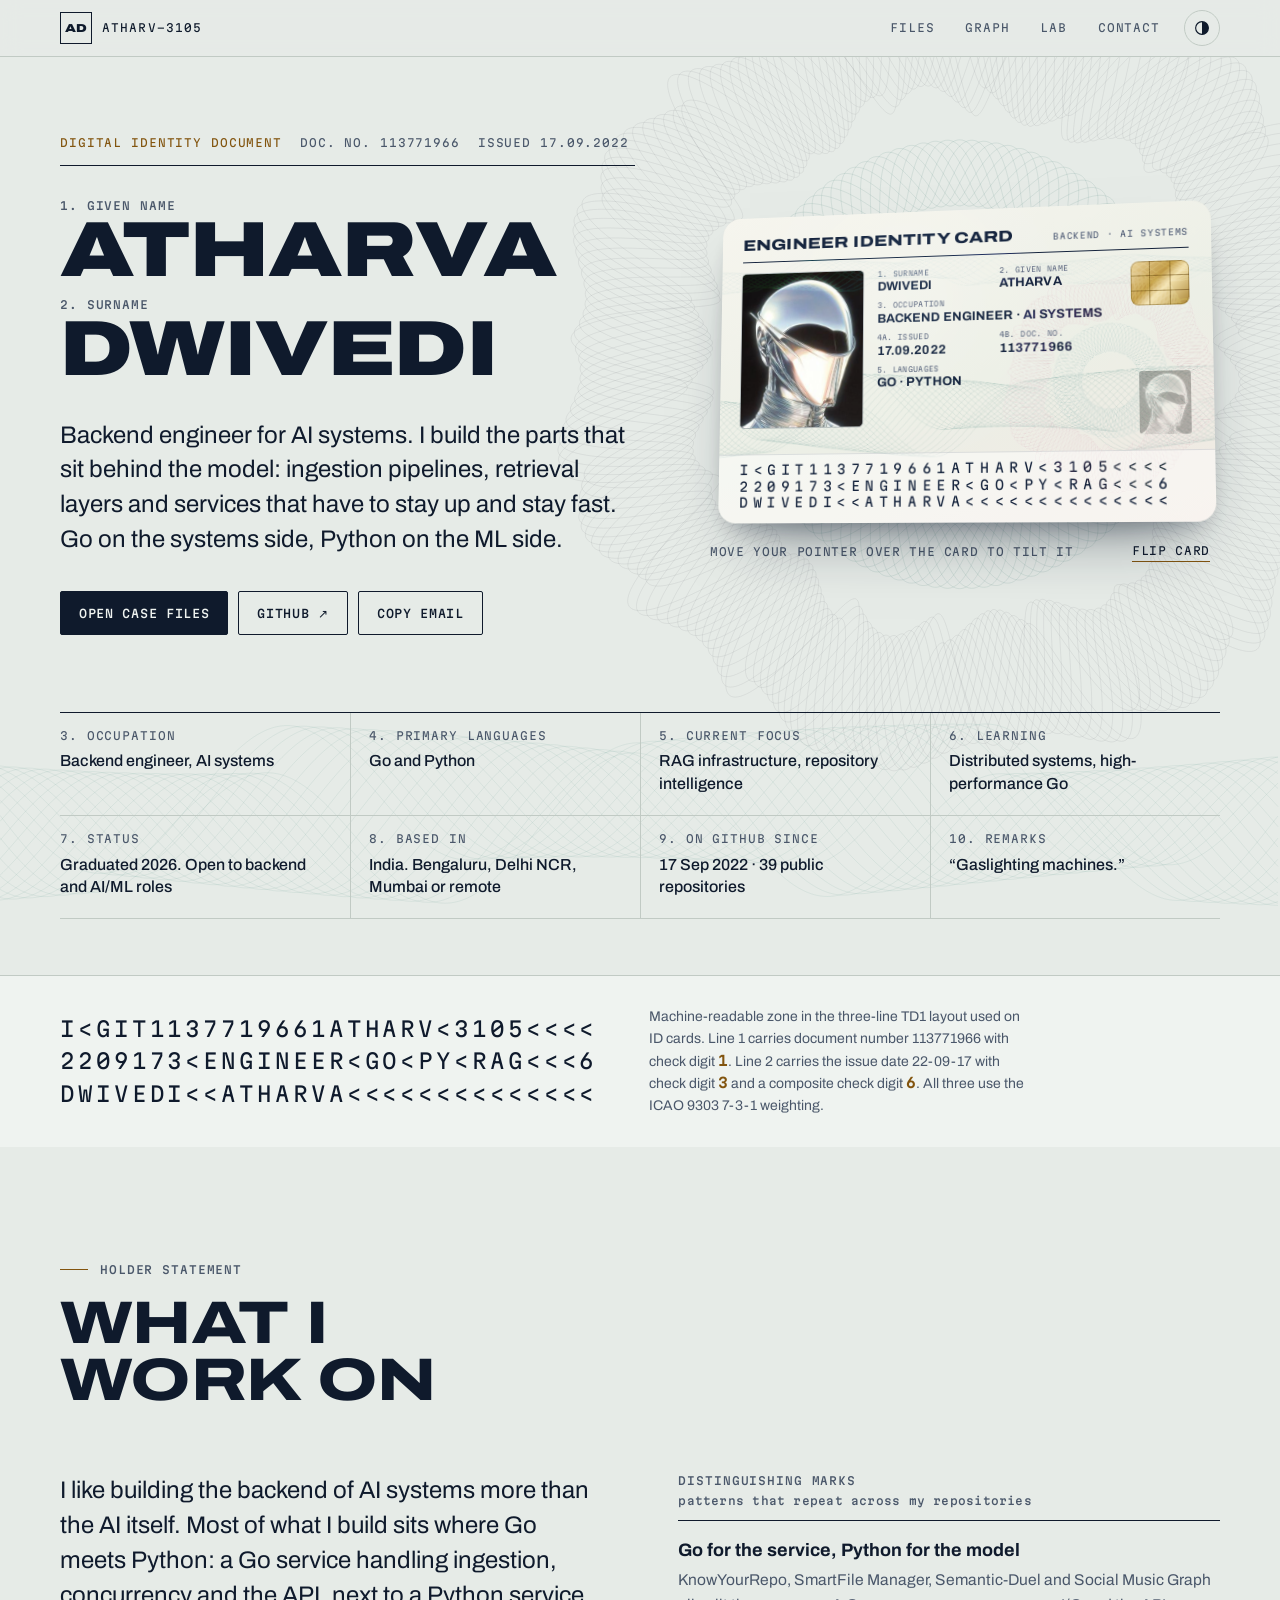
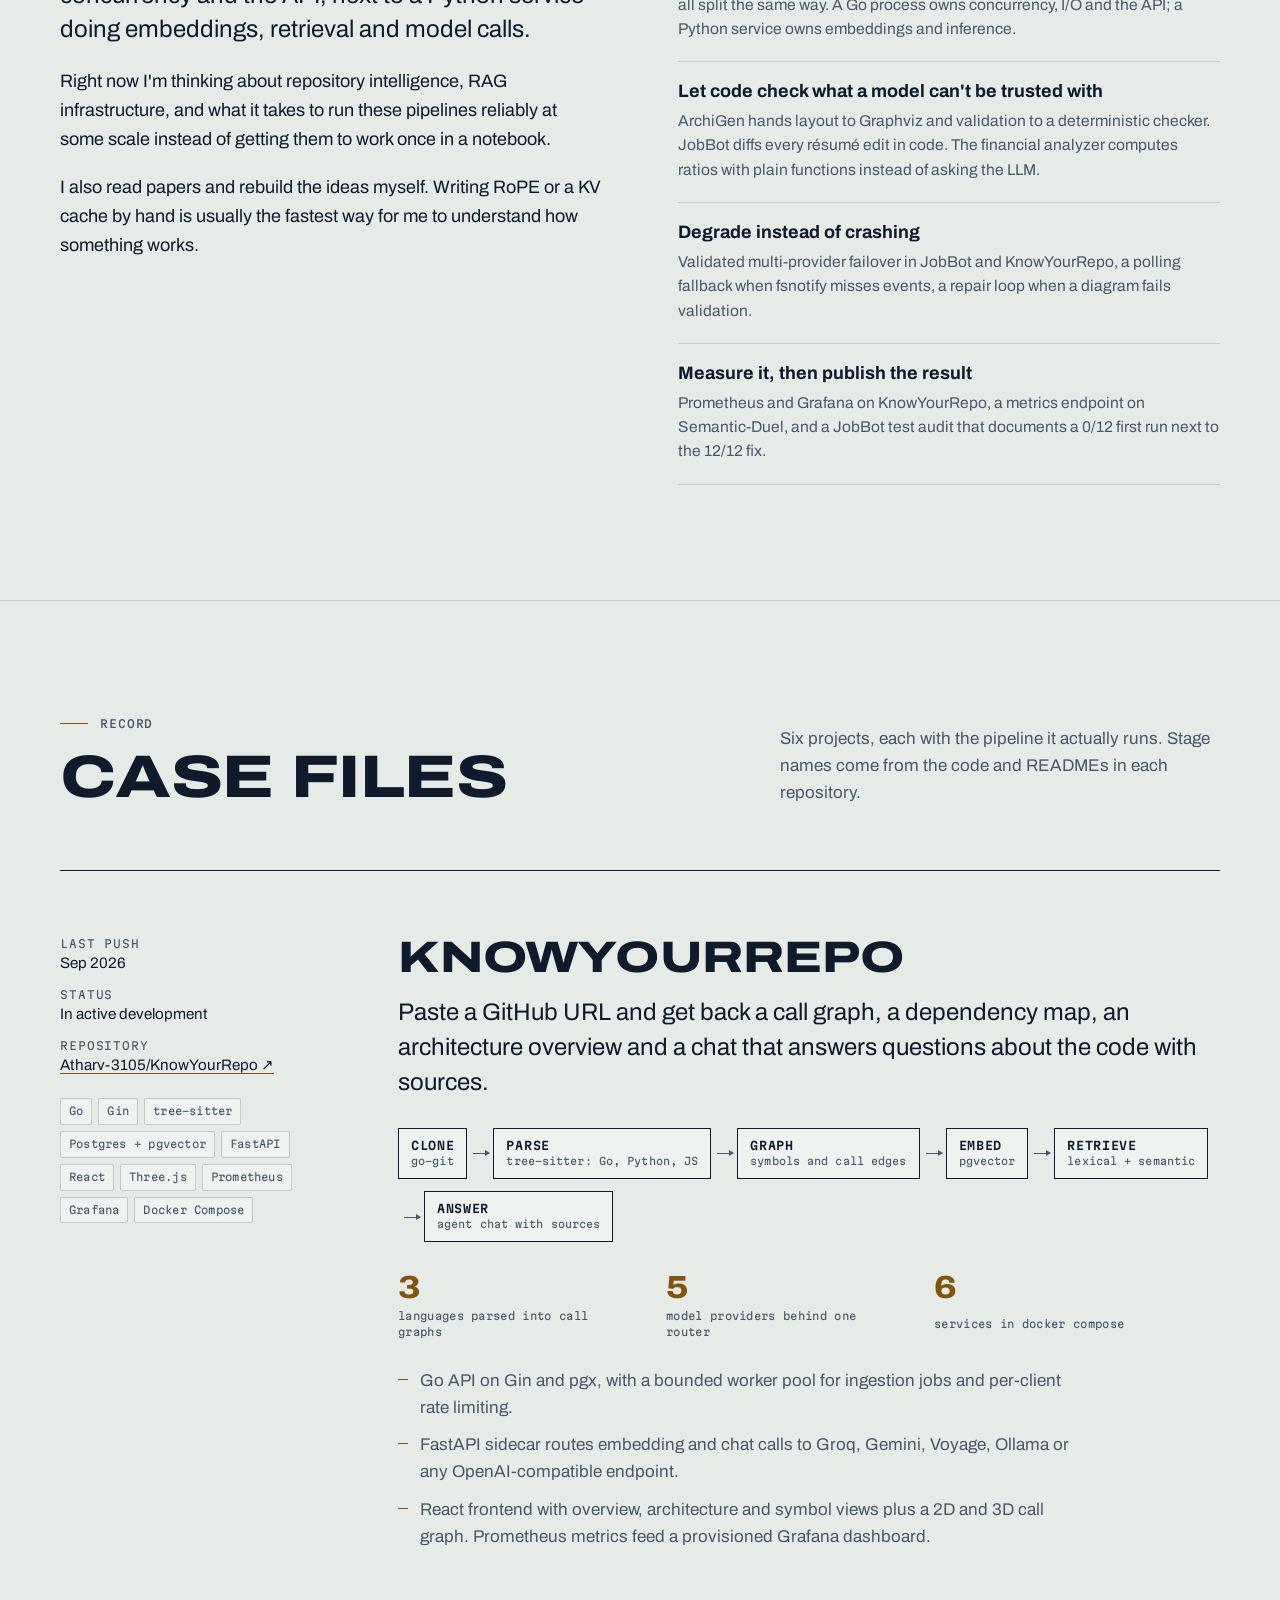
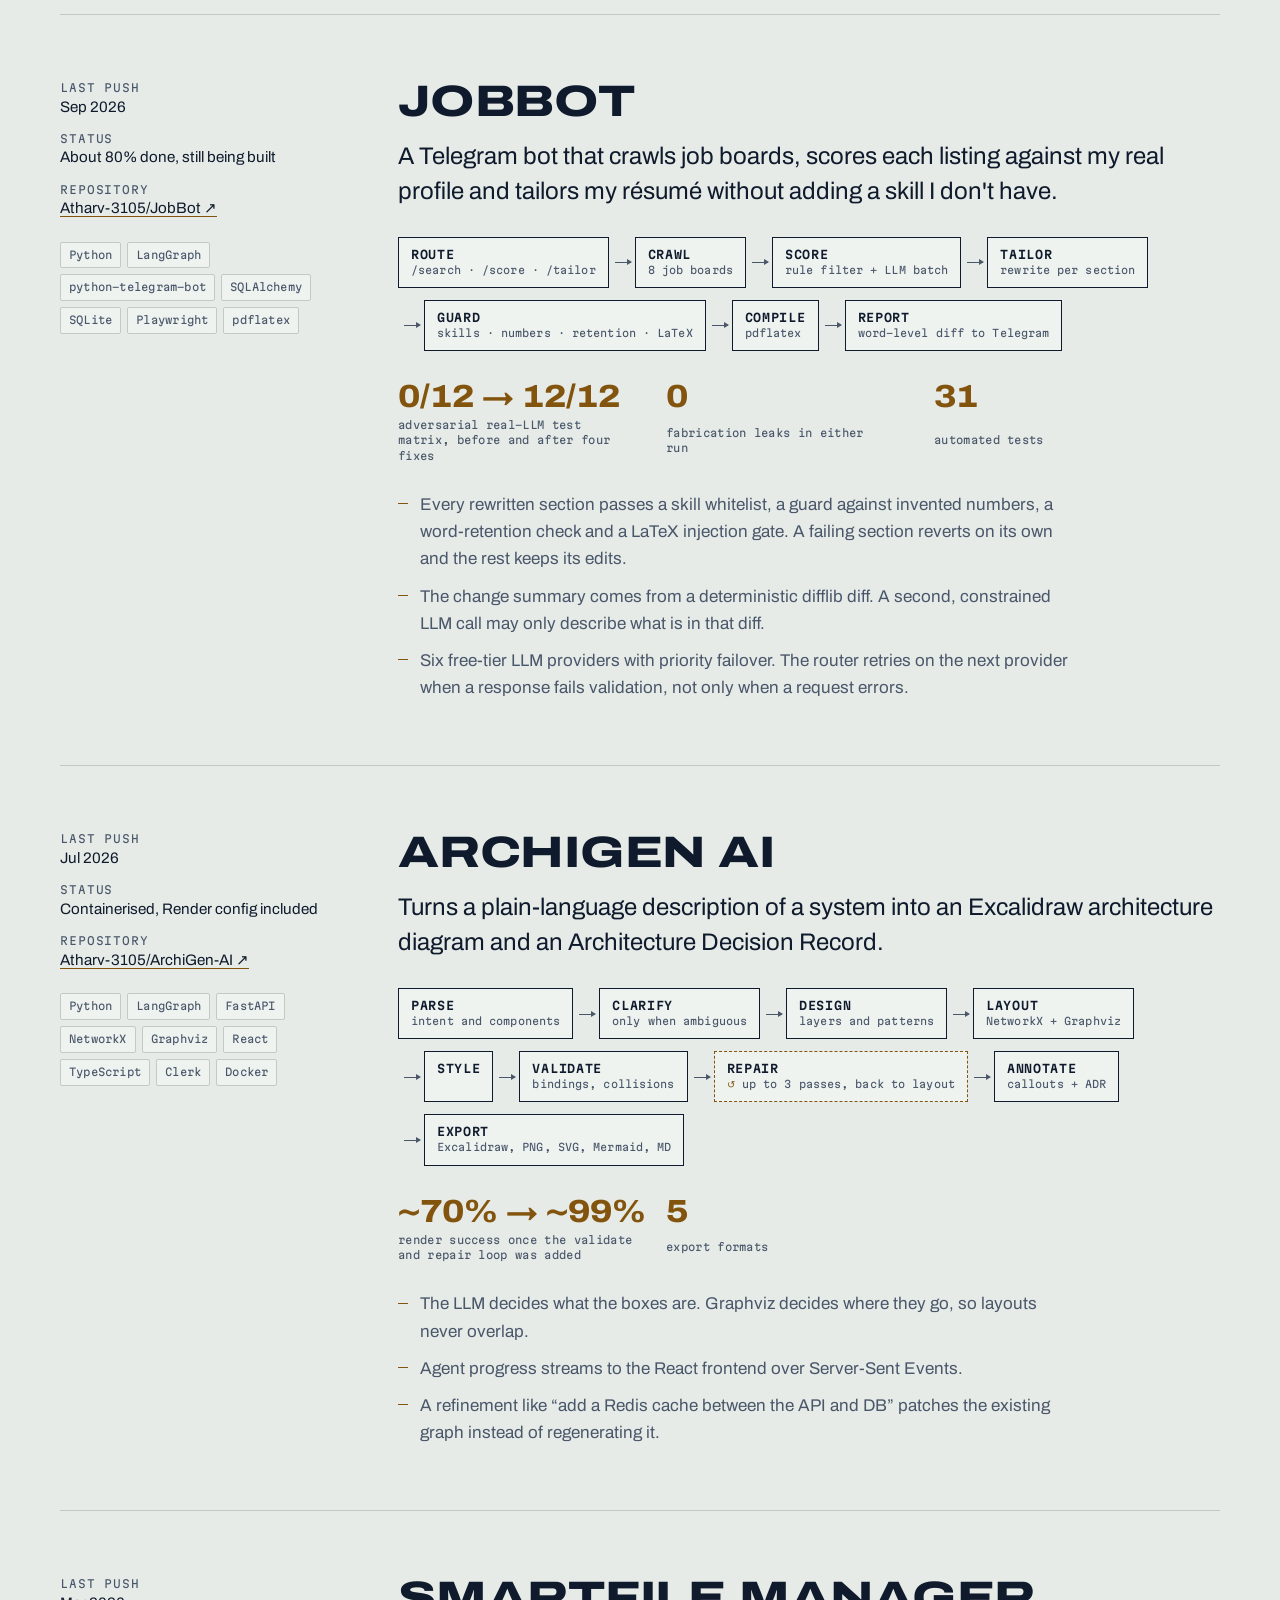
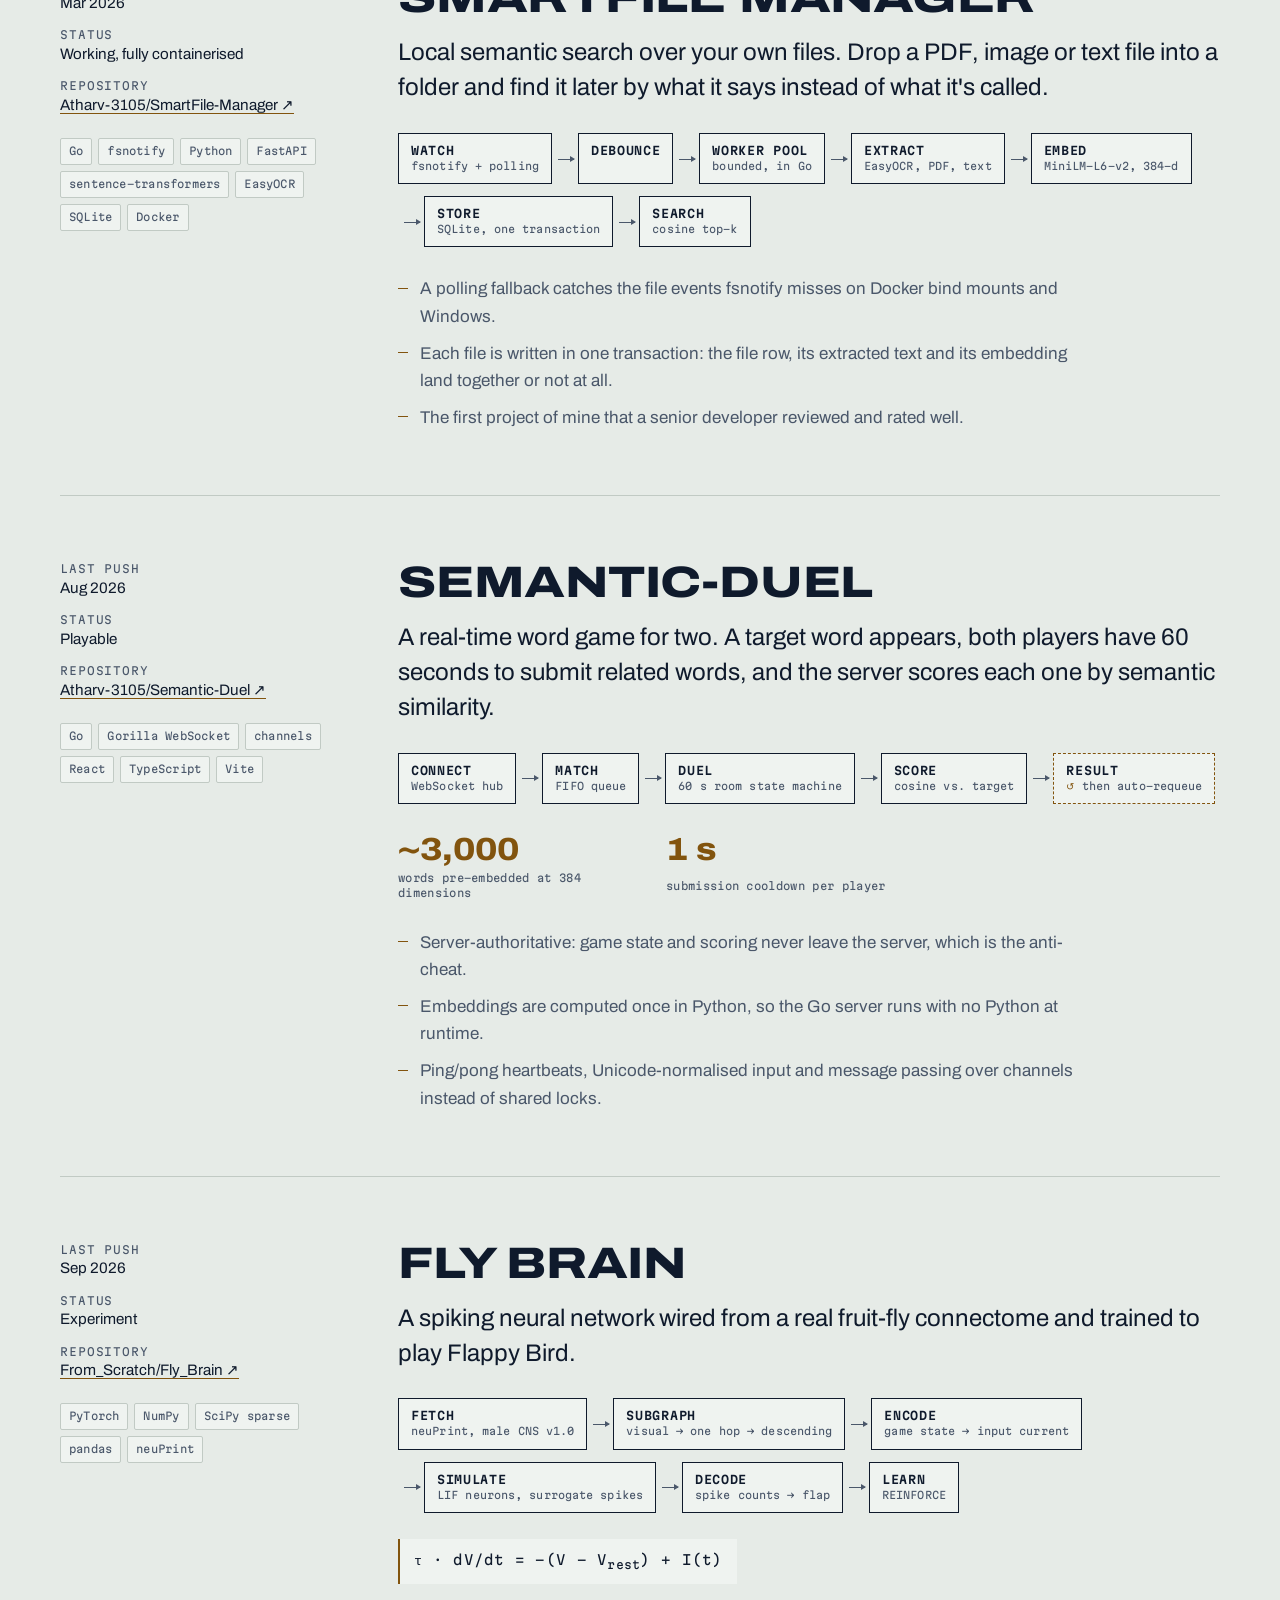
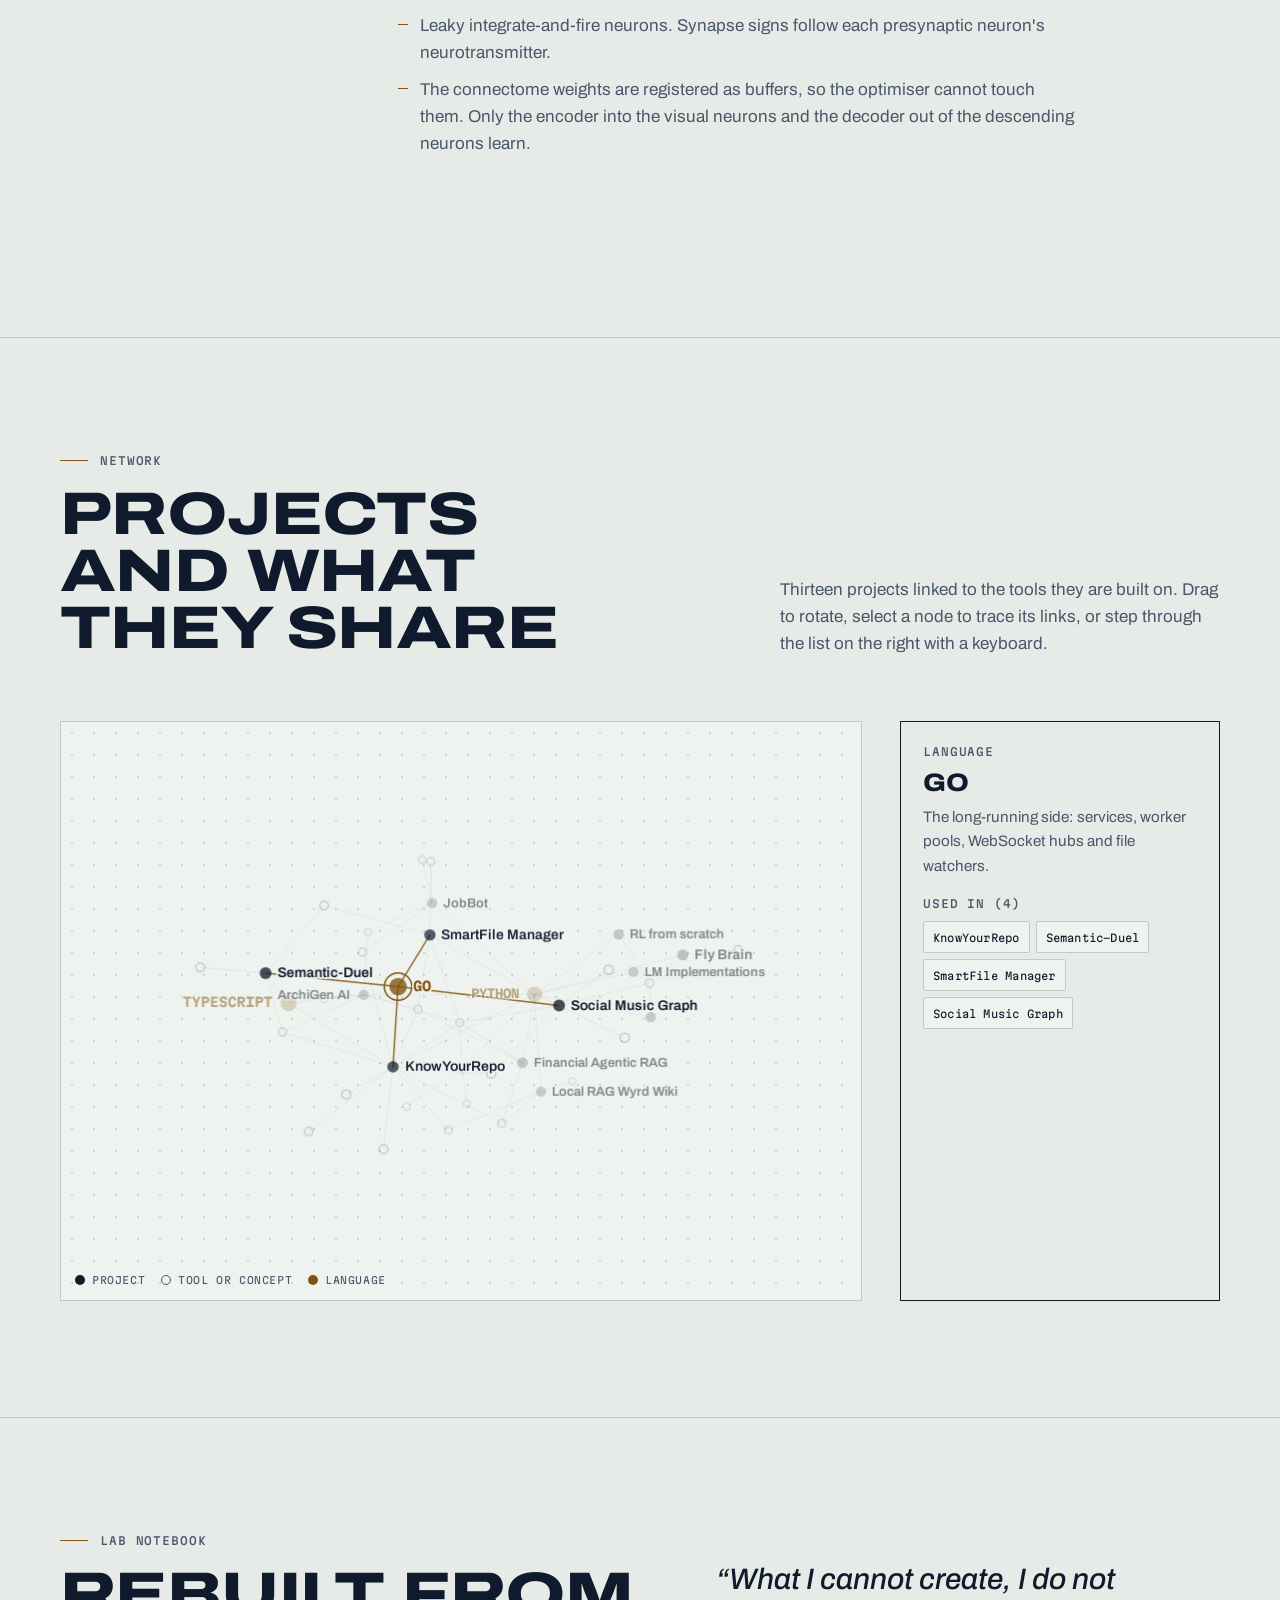
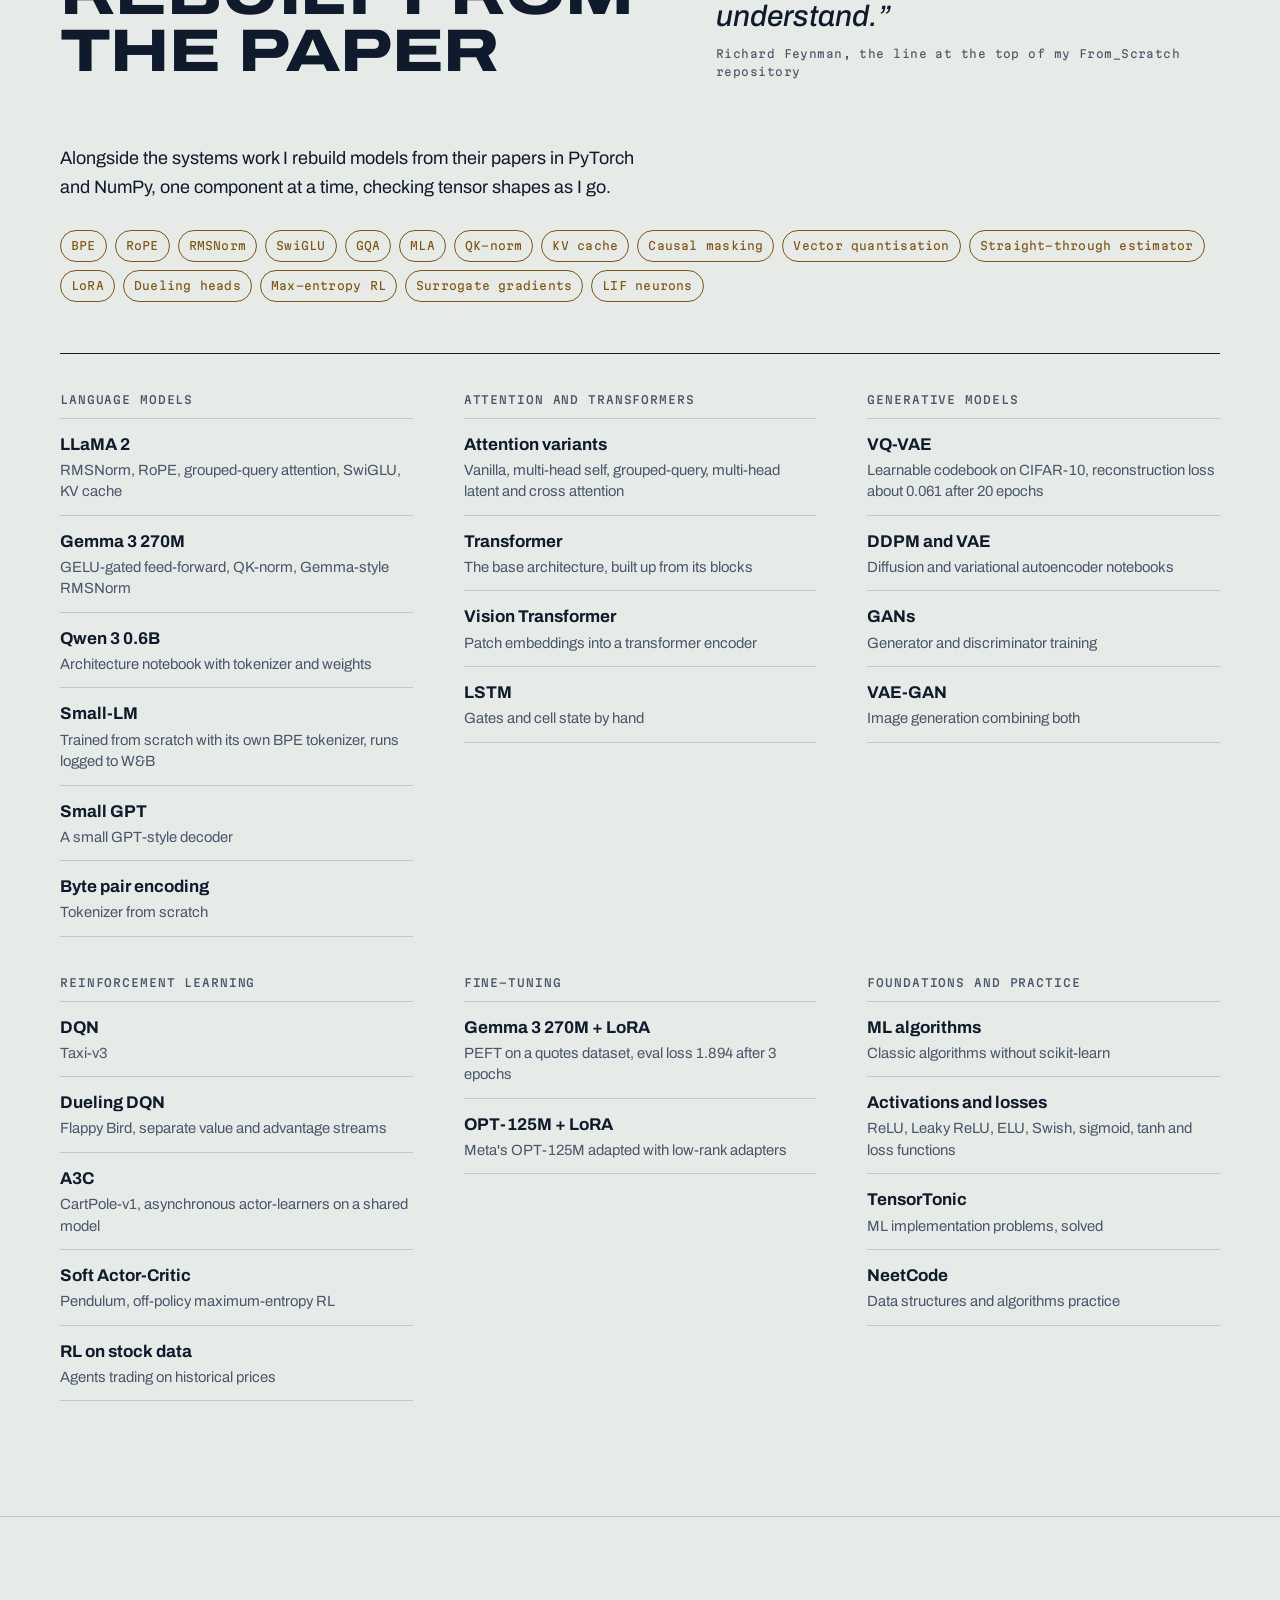
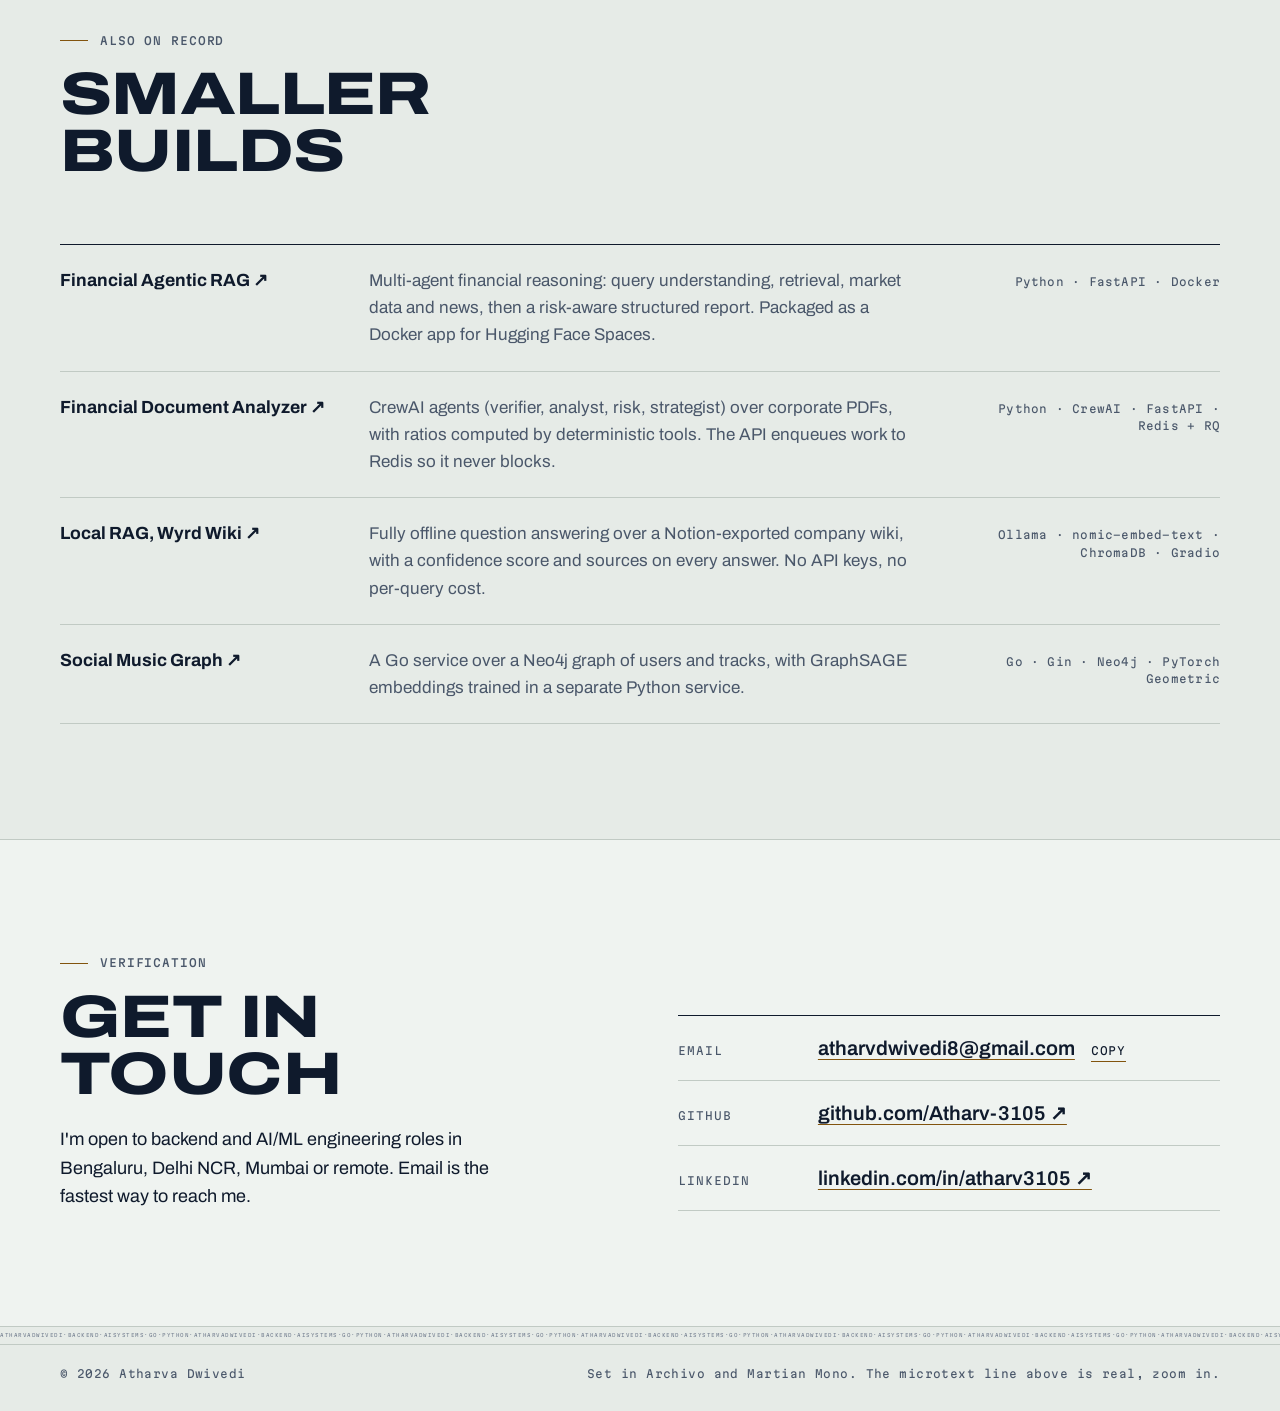
==== docs/index.html @ 6ac56f57 "Add identity-document portfolio site A static portfolio in docs/ (servable by GitHub Pages) that pre" ====
<!doctype html>
<html lang="en">
<head>
<meta charset="utf-8">
<meta name="viewport" content="width=device-width, initial-scale=1, viewport-fit=cover">
<title>Atharva Dwivedi</title>
<meta name="description" content="Atharva Dwivedi builds the backend of AI systems: ingestion pipelines, retrieval layers and services in Go and Python. Case files, a project graph and models rebuilt from their papers.">
<meta name="theme-color" content="#E6EBE7" media="(prefers-color-scheme: light)">
<meta name="theme-color" content="#0B1327" media="(prefers-color-scheme: dark)">
<meta property="og:type" content="profile">
<meta property="og:title" content="Atharva Dwivedi">
<meta property="og:description" content="Backend engineer for AI systems. Go for the services, Python for the models.">
<meta property="og:image" content="https://avatars.githubusercontent.com/u/113771966?v=4">
<link rel="icon" href="data:image/svg+xml,%3Csvg xmlns='http://www.w3.org/2000/svg' viewBox='0 0 64 64'%3E%3Crect width='64' height='64' rx='8' fill='%230F1A2C'/%3E%3Ctext x='32' y='42' font-family='Arial,Helvetica,sans-serif' font-weight='900' font-size='26' text-anchor='middle' fill='%23D7B46C'%3EAD%3C/text%3E%3C/svg%3E">
<link rel="preconnect" href="https://fonts.googleapis.com">
<link rel="preconnect" href="https://fonts.gstatic.com" crossorigin>
<link rel="stylesheet" href="https://fonts.googleapis.com/css2?family=Archivo:ital,wdth,wght@0,62..125,100..900;1,62..125,100..900&family=Martian+Mono:wdth,wght@75..112.5,100..800&display=swap">
<link rel="stylesheet" href="css/style.css">
<script>
  try {
    var t = localStorage.getItem("ad-theme");
    if (t === "light" || t === "dark") document.documentElement.setAttribute("data-theme", t);
  } catch (e) {}
</script>
<script type="application/ld+json">
{
  "@context": "https://schema.org",
  "@type": "Person",
  "name": "Atharva Dwivedi",
  "jobTitle": "Backend Engineer, AI Systems",
  "email": "mailto:atharvdwivedi8@gmail.com",
  "url": "https://github.com/Atharv-3105",
  "sameAs": ["https://github.com/Atharv-3105", "https://linkedin.com/in/atharv3105"],
  "knowsAbout": ["Go", "Python", "Retrieval-augmented generation", "Distributed systems", "PyTorch", "LangGraph", "FastAPI"]
}
</script>
</head>
<body>
<a class="skip" href="#main">Skip to content</a>

<header class="topbar">
  <div class="wrap topbar__inner">
    <a class="brand" href="#top" aria-label="Atharva Dwivedi, back to top">
      <span class="brand__mark" aria-hidden="true">AD</span>
      <span class="brand__id">ATHARV-3105</span>
    </a>
    <nav class="nav" aria-label="Sections">
      <a href="#record">Files</a>
      <a href="#network">Graph</a>
      <a href="#lab">Lab</a>
      <a href="#contact">Contact</a>
    </nav>
    <button class="theme-toggle" id="theme-toggle" type="button" aria-label="Switch to dark theme">
      <svg viewBox="0 0 24 24" aria-hidden="true"><circle cx="12" cy="12" r="8.5" fill="none" stroke="currentColor" stroke-width="1.5"/><path d="M12 3.5a8.5 8.5 0 0 1 0 17z" fill="currentColor"/></svg>
    </button>
  </div>
</header>

<main id="main">

  <!-- ============ HERO: the data page ============ -->
  <section class="hero" id="top" aria-labelledby="holder-name">
    <canvas class="hero__guilloche" id="hero-guilloche" aria-hidden="true"></canvas>

    <div class="wrap hero__grid">
      <div class="hero__id">
        <p class="doc-line">
          <span>Digital identity document</span>
          <span>Doc. no. 113771966</span>
          <span>Issued 17.09.2022</span>
        </p>

        <h1 class="name" id="holder-name">
          <span class="name__row"><span class="lbl">1. Given name</span><span class="name__text">Atharva</span></span>
          <span class="name__row"><span class="lbl">2. Surname</span><span class="name__text">Dwivedi</span></span>
        </h1>

        <p class="lede">Backend engineer for AI systems. I build the parts that sit behind the model: ingestion pipelines, retrieval layers and services that have to stay up and stay fast. Go on the systems side, Python on the ML side.</p>

        <div class="hero__actions">
          <a class="btn btn--solid" href="#record">Open case files</a>
          <a class="btn" href="https://github.com/Atharv-3105" target="_blank" rel="noopener">GitHub&nbsp;↗</a>
          <button class="btn" type="button" data-copy="atharvdwivedi8@gmail.com">Copy email</button>
        </div>
      </div>

      <div class="hero__card">
        <figure class="card-stage" id="card-stage">
          <div class="card-float">
            <div class="card-tilt" id="card-tilt">
              <div class="card" id="id-card">

                <!-- front -->
                <div class="card__face card__front">
                  <div class="card__pattern" aria-hidden="true"></div>
                  <header class="cf__head">
                    <span class="cf__title">Engineer identity card</span>
                    <span class="cf__sub">Backend · AI systems</span>
                  </header>
                  <div class="cf__photo">
                    <img src="assets/avatar.jpg" alt="Atharva's avatar, a chrome robot figure" width="400" height="400" decoding="async">
                  </div>
                  <dl class="cf__fields">
                    <div><dt>1. Surname</dt><dd>Dwivedi</dd></div>
                    <div><dt>2. Given name</dt><dd>Atharva</dd></div>
                    <div class="cf__wide"><dt>3. Occupation</dt><dd>Backend engineer · AI systems</dd></div>
                    <div><dt>4a. Issued</dt><dd>17.09.2022</dd></div>
                    <div><dt>4b. Doc. no.</dt><dd>113771966</dd></div>
                    <div class="cf__wide"><dt>5. Languages</dt><dd>Go · Python</dd></div>
                  </dl>
                  <div class="cf__side" aria-hidden="true">
                    <span class="cf__chip"></span>
                    <span class="cf__ghost"><img src="assets/avatar.jpg" alt="" width="400" height="400" decoding="async"></span>
                  </div>
                  <pre class="cf__mrz" aria-hidden="true">I&lt;GIT1137719661ATHARV&lt;3105&lt;&lt;&lt;&lt;
2209173&lt;ENGINEER&lt;GO&lt;PY&lt;RAG&lt;&lt;&lt;6
DWIVEDI&lt;&lt;ATHARVA&lt;&lt;&lt;&lt;&lt;&lt;&lt;&lt;&lt;&lt;&lt;&lt;&lt;&lt;</pre>
                  <div class="card__holo" aria-hidden="true"></div>
                  <div class="card__glare" aria-hidden="true"></div>
                </div>

                <!-- back -->
                <div class="card__face card__back">
                  <div class="cb__stripe" aria-hidden="true"></div>
                  <div class="cb__body">
                    <p class="cb__sig"><span class="cb__sig-label">Remarks</span><span class="cb__sig-text">Gaslighting machines.</span></p>
                    <dl class="cb__skills">
                      <div><dt>Systems</dt><dd>Go · Gin · WebSockets · worker pools</dd></div>
                      <div><dt>ML / AI</dt><dd>Python · PyTorch · LangGraph · RAG</dd></div>
                      <div><dt>Data</dt><dd>Postgres + pgvector · SQLite · Neo4j · Chroma · Redis</dd></div>
                      <div><dt>Ops</dt><dd>Docker Compose · Prometheus · Grafana</dd></div>
                    </dl>
                    <div class="cb__side">
                      <ul class="cb__contact">
                        <li>github.com/Atharv-3105</li>
                        <li>linkedin.com/in/atharv3105</li>
                        <li>atharvdwivedi8@gmail.com</li>
                      </ul>
                      <div class="cb__barcode">
                        <svg class="cb__bars" viewBox="0 0 207 40" preserveAspectRatio="none" aria-hidden="true"><rect x="0" width="1" height="40"/><rect x="4" width="1" height="40"/><rect x="6" width="3" height="40"/><rect x="10" width="3" height="40"/><rect x="14" width="1" height="40"/><rect x="16" width="3" height="40"/><rect x="20" width="1" height="40"/><rect x="22" width="1" height="40"/><rect x="26" width="1" height="40"/><rect x="28" width="3" height="40"/><rect x="32" width="1" height="40"/><rect x="34" width="1" height="40"/><rect x="36" width="3" height="40"/><rect x="40" width="3" height="40"/><rect x="46" width="1" height="40"/><rect x="48" width="3" height="40"/><rect x="52" width="1" height="40"/><rect x="54" width="1" height="40"/><rect x="58" width="3" height="40"/><rect x="62" width="1" height="40"/><rect x="64" width="3" height="40"/><rect x="68" width="1" height="40"/><rect x="70" width="1" height="40"/><rect x="74" width="1" height="40"/><rect x="76" width="3" height="40"/><rect x="80" width="3" height="40"/><rect x="84" width="1" height="40"/><rect x="86" width="1" height="40"/><rect x="88" width="3" height="40"/><rect x="94" width="1" height="40"/><rect x="96" width="1" height="40"/><rect x="100" width="3" height="40"/><rect x="104" width="1" height="40"/><rect x="106" width="1" height="40"/><rect x="108" width="3" height="40"/><rect x="112" width="1" height="40"/><rect x="116" width="1" height="40"/><rect x="118" width="1" height="40"/><rect x="120" width="3" height="40"/><rect x="124" width="3" height="40"/><rect x="128" width="3" height="40"/><rect x="132" width="3" height="40"/><rect x="138" width="1" height="40"/><rect x="140" width="1" height="40"/><rect x="142" width="1" height="40"/><rect x="144" width="3" height="40"/><rect x="148" width="1" height="40"/><rect x="152" width="1" height="40"/><rect x="154" width="1" height="40"/><rect x="156" width="3" height="40"/><rect x="160" width="1" height="40"/><rect x="162" width="1" height="40"/><rect x="166" width="3" height="40"/><rect x="170" width="3" height="40"/><rect x="174" width="1" height="40"/><rect x="176" width="3" height="40"/><rect x="180" width="1" height="40"/><rect x="184" width="3" height="40"/><rect x="188" width="1" height="40"/><rect x="190" width="1" height="40"/><rect x="192" width="1" height="40"/><rect x="196" width="1" height="40"/><rect x="198" width="3" height="40"/><rect x="202" width="3" height="40"/><rect x="206" width="1" height="40"/></svg>
                        <span class="cb__barcode-text">*ATHARV-3105*</span>
                      </div>
                    </div>
                    <p class="cb__fine">This card remains the property of its holder. If found, please open a pull request.</p>
                  </div>
                  <div class="card__glare" aria-hidden="true"></div>
                </div>

              </div>
            </div>
          </div>
          <figcaption class="card-hint">
            <span id="card-hint-text">Move your pointer over the card to tilt it</span>
            <button class="link-btn" id="flip-btn" type="button" aria-controls="id-card" aria-pressed="false">Flip card</button>
          </figcaption>
        </figure>
      </div>
    </div>

    <div class="wrap">
      <dl class="fields">
        <div class="field"><dt>3. Occupation</dt><dd>Backend engineer, AI systems</dd></div>
        <div class="field"><dt>4. Primary languages</dt><dd>Go and Python</dd></div>
        <div class="field"><dt>5. Current focus</dt><dd>RAG infrastructure, repository intelligence</dd></div>
        <div class="field"><dt>6. Learning</dt><dd>Distributed systems, high-performance Go</dd></div>
        <div class="field"><dt>7. Status</dt><dd>Graduated 2026. Open to backend and AI/ML roles</dd></div>
        <div class="field"><dt>8. Based in</dt><dd>India. Bengaluru, Delhi NCR, Mumbai or remote</dd></div>
        <div class="field"><dt>9. On GitHub since</dt><dd>17 Sep 2022 · 39 public repositories</dd></div>
        <div class="field"><dt>10. Remarks</dt><dd>“Gaslighting machines.”</dd></div>
      </dl>
    </div>

    <div class="mrz-band">
      <div class="wrap mrz-band__inner">
        <div class="mrz-scroll">
          <pre class="mrz" aria-label="Machine-readable zone">I&lt;GIT1137719661ATHARV&lt;3105&lt;&lt;&lt;&lt;
2209173&lt;ENGINEER&lt;GO&lt;PY&lt;RAG&lt;&lt;&lt;6
DWIVEDI&lt;&lt;ATHARVA&lt;&lt;&lt;&lt;&lt;&lt;&lt;&lt;&lt;&lt;&lt;&lt;&lt;&lt;</pre>
        </div>
        <p class="mrz-note">Machine-readable zone in the three-line TD1 layout used on ID cards. Line 1 carries document number 113771966 with check digit <b>1</b>. Line 2 carries the issue date 22-09-17 with check digit <b>3</b> and a composite check digit <b>6</b>. All three use the ICAO 9303 7-3-1 weighting.</p>
      </div>
    </div>
  </section>

  <!-- ============ HOLDER STATEMENT ============ -->
  <section class="section" id="about" aria-labelledby="about-title">
    <div class="wrap">
      <header class="section__head">
        <div>
          <p class="eyebrow">Holder statement</p>
          <h2 id="about-title">What I work on</h2>
        </div>
      </header>

      <div class="about__grid">
        <div class="about__text">
          <p>I like building the backend of AI systems more than the AI itself. Most of what I build sits where Go meets Python: a Go service handling ingestion, concurrency and the API, next to a Python service doing embeddings, retrieval and model calls.</p>
          <p>Right now I'm thinking about repository intelligence, RAG infrastructure, and what it takes to run these pipelines reliably at some scale instead of getting them to work once in a notebook.</p>
          <p>I also read papers and rebuild the ideas myself. Writing RoPE or a KV cache by hand is usually the fastest way for me to understand how something works.</p>
        </div>

        <div class="marks">
          <p class="marks__title lbl">Distinguishing marks <span>patterns that repeat across my repositories</span></p>
          <dl>
            <div class="mark">
              <dt>Go for the service, Python for the model</dt>
              <dd>KnowYourRepo, SmartFile Manager, Semantic-Duel and Social Music Graph all split the same way. A Go process owns concurrency, I/O and the API; a Python service owns embeddings and inference.</dd>
            </div>
            <div class="mark">
              <dt>Let code check what a model can't be trusted with</dt>
              <dd>ArchiGen hands layout to Graphviz and validation to a deterministic checker. JobBot diffs every résumé edit in code. The financial analyzer computes ratios with plain functions instead of asking the LLM.</dd>
            </div>
            <div class="mark">
              <dt>Degrade instead of crashing</dt>
              <dd>Validated multi-provider failover in JobBot and KnowYourRepo, a polling fallback when fsnotify misses events, a repair loop when a diagram fails validation.</dd>
            </div>
            <div class="mark">
              <dt>Measure it, then publish the result</dt>
              <dd>Prometheus and Grafana on KnowYourRepo, a metrics endpoint on Semantic-Duel, and a JobBot test audit that documents a 0/12 first run next to the 12/12 fix.</dd>
            </div>
          </dl>
        </div>
      </div>
    </div>
  </section>

  <!-- ============ CASE FILES ============ -->
  <section class="section" id="record" aria-labelledby="record-title">
    <div class="wrap">
      <header class="section__head">
        <div>
          <p class="eyebrow">Record</p>
          <h2 id="record-title">Case files</h2>
        </div>
        <p class="section__intro">Six projects, each with the pipeline it actually runs. Stage names come from the code and READMEs in each repository.</p>
      </header>

      <!-- KnowYourRepo -->
      <article class="case" id="kyr" aria-labelledby="kyr-title">
        <aside class="case__meta">
          <dl>
            <div><dt>Last push</dt><dd>Sep 2026</dd></div>
            <div><dt>Status</dt><dd>In active development</dd></div>
            <div><dt>Repository</dt><dd><a href="https://github.com/Atharv-3105/KnowYourRepo" target="_blank" rel="noopener">Atharv-3105/KnowYourRepo&nbsp;↗</a></dd></div>
          </dl>
          <ul class="chips" aria-label="Stack">
            <li>Go</li><li>Gin</li><li>tree-sitter</li><li>Postgres + pgvector</li><li>FastAPI</li><li>React</li><li>Three.js</li><li>Prometheus</li><li>Grafana</li><li>Docker Compose</li>
          </ul>
        </aside>
        <div class="case__body">
          <h3 class="case__title" id="kyr-title">KnowYourRepo</h3>
          <p class="case__summary">Paste a GitHub URL and get back a call graph, a dependency map, an architecture overview and a chat that answers questions about the code with sources.</p>
          <ol class="pipeline" aria-label="KnowYourRepo pipeline">
            <li>Clone<small>go-git</small></li>
            <li>Parse<small>tree-sitter: Go, Python, JS</small></li>
            <li>Graph<small>symbols and call edges</small></li>
            <li>Embed<small>pgvector</small></li>
            <li>Retrieve<small>lexical + semantic</small></li>
            <li>Answer<small>agent chat with sources</small></li>
          </ol>
          <div class="readings">
            <div class="reading"><span class="reading__val">3</span><span class="reading__lbl">languages parsed into call graphs</span></div>
            <div class="reading"><span class="reading__val">5</span><span class="reading__lbl">model providers behind one router</span></div>
            <div class="reading"><span class="reading__val">6</span><span class="reading__lbl">services in docker compose</span></div>
          </div>
          <ul class="notes">
            <li>Go API on Gin and pgx, with a bounded worker pool for ingestion jobs and per-client rate limiting.</li>
            <li>FastAPI sidecar routes embedding and chat calls to Groq, Gemini, Voyage, Ollama or any OpenAI-compatible endpoint.</li>
            <li>React frontend with overview, architecture and symbol views plus a 2D and 3D call graph. Prometheus metrics feed a provisioned Grafana dashboard.</li>
          </ul>
        </div>
      </article>

      <!-- JobBot -->
      <article class="case" id="jobbot" aria-labelledby="jobbot-title">
        <aside class="case__meta">
          <dl>
            <div><dt>Last push</dt><dd>Sep 2026</dd></div>
            <div><dt>Status</dt><dd>About 80% done, still being built</dd></div>
            <div><dt>Repository</dt><dd><a href="https://github.com/Atharv-3105/JobBot" target="_blank" rel="noopener">Atharv-3105/JobBot&nbsp;↗</a></dd></div>
          </dl>
          <ul class="chips" aria-label="Stack">
            <li>Python</li><li>LangGraph</li><li>python-telegram-bot</li><li>SQLAlchemy</li><li>SQLite</li><li>Playwright</li><li>pdflatex</li>
          </ul>
        </aside>
        <div class="case__body">
          <h3 class="case__title" id="jobbot-title">JobBot</h3>
          <p class="case__summary">A Telegram bot that crawls job boards, scores each listing against my real profile and tailors my résumé without adding a skill I don't have.</p>
          <ol class="pipeline" aria-label="JobBot pipeline">
            <li>Route<small>/search · /score · /tailor</small></li>
            <li>Crawl<small>8 job boards</small></li>
            <li>Score<small>rule filter + LLM batch</small></li>
            <li>Tailor<small>rewrite per section</small></li>
            <li>Guard<small>skills · numbers · retention · LaTeX</small></li>
            <li>Compile<small>pdflatex</small></li>
            <li>Report<small>word-level diff to Telegram</small></li>
          </ol>
          <div class="readings">
            <div class="reading"><span class="reading__val">0/12 → 12/12</span><span class="reading__lbl">adversarial real-LLM test matrix, before and after four fixes</span></div>
            <div class="reading"><span class="reading__val">0</span><span class="reading__lbl">fabrication leaks in either run</span></div>
            <div class="reading"><span class="reading__val">31</span><span class="reading__lbl">automated tests</span></div>
          </div>
          <ul class="notes">
            <li>Every rewritten section passes a skill whitelist, a guard against invented numbers, a word-retention check and a LaTeX injection gate. A failing section reverts on its own and the rest keeps its edits.</li>
            <li>The change summary comes from a deterministic difflib diff. A second, constrained LLM call may only describe what is in that diff.</li>
            <li>Six free-tier LLM providers with priority failover. The router retries on the next provider when a response fails validation, not only when a request errors.</li>
          </ul>
        </div>
      </article>

      <!-- ArchiGen -->
      <article class="case" id="archigen" aria-labelledby="archigen-title">
        <aside class="case__meta">
          <dl>
            <div><dt>Last push</dt><dd>Jul 2026</dd></div>
            <div><dt>Status</dt><dd>Containerised, Render config included</dd></div>
            <div><dt>Repository</dt><dd><a href="https://github.com/Atharv-3105/ArchiGen-AI" target="_blank" rel="noopener">Atharv-3105/ArchiGen-AI&nbsp;↗</a></dd></div>
          </dl>
          <ul class="chips" aria-label="Stack">
            <li>Python</li><li>LangGraph</li><li>FastAPI</li><li>NetworkX</li><li>Graphviz</li><li>React</li><li>TypeScript</li><li>Clerk</li><li>Docker</li>
          </ul>
        </aside>
        <div class="case__body">
          <h3 class="case__title" id="archigen-title">ArchiGen AI</h3>
          <p class="case__summary">Turns a plain-language description of a system into an Excalidraw architecture diagram and an Architecture Decision Record.</p>
          <ol class="pipeline" aria-label="ArchiGen pipeline">
            <li>Parse<small>intent and components</small></li>
            <li>Clarify<small>only when ambiguous</small></li>
            <li>Design<small>layers and patterns</small></li>
            <li>Layout<small>NetworkX + Graphviz</small></li>
            <li>Style</li>
            <li>Validate<small>bindings, collisions</small></li>
            <li class="is-loop">Repair<small>up to 3 passes, back to layout</small></li>
            <li>Annotate<small>callouts + ADR</small></li>
            <li>Export<small>Excalidraw, PNG, SVG, Mermaid, MD</small></li>
          </ol>
          <div class="readings">
            <div class="reading"><span class="reading__val">~70% → ~99%</span><span class="reading__lbl">render success once the validate and repair loop was added</span></div>
            <div class="reading"><span class="reading__val">5</span><span class="reading__lbl">export formats</span></div>
          </div>
          <ul class="notes">
            <li>The LLM decides what the boxes are. Graphviz decides where they go, so layouts never overlap.</li>
            <li>Agent progress streams to the React frontend over Server-Sent Events.</li>
            <li>A refinement like “add a Redis cache between the API and DB” patches the existing graph instead of regenerating it.</li>
          </ul>
        </div>
      </article>

      <!-- SmartFile -->
      <article class="case" id="smartfile" aria-labelledby="smartfile-title">
        <aside class="case__meta">
          <dl>
            <div><dt>Last push</dt><dd>Mar 2026</dd></div>
            <div><dt>Status</dt><dd>Working, fully containerised</dd></div>
            <div><dt>Repository</dt><dd><a href="https://github.com/Atharv-3105/SmartFile-Manager" target="_blank" rel="noopener">Atharv-3105/SmartFile-Manager&nbsp;↗</a></dd></div>
          </dl>
          <ul class="chips" aria-label="Stack">
            <li>Go</li><li>fsnotify</li><li>Python</li><li>FastAPI</li><li>sentence-transformers</li><li>EasyOCR</li><li>SQLite</li><li>Docker</li>
          </ul>
        </aside>
        <div class="case__body">
          <h3 class="case__title" id="smartfile-title">SmartFile Manager</h3>
          <p class="case__summary">Local semantic search over your own files. Drop a PDF, image or text file into a folder and find it later by what it says instead of what it's called.</p>
          <ol class="pipeline" aria-label="SmartFile Manager pipeline">
            <li>Watch<small>fsnotify + polling</small></li>
            <li>Debounce</li>
            <li>Worker pool<small>bounded, in Go</small></li>
            <li>Extract<small>EasyOCR, PDF, text</small></li>
            <li>Embed<small>MiniLM-L6-v2, 384-d</small></li>
            <li>Store<small>SQLite, one transaction</small></li>
            <li>Search<small>cosine top-k</small></li>
          </ol>
          <ul class="notes">
            <li>A polling fallback catches the file events fsnotify misses on Docker bind mounts and Windows.</li>
            <li>Each file is written in one transaction: the file row, its extracted text and its embedding land together or not at all.</li>
            <li>The first project of mine that a senior developer reviewed and rated well.</li>
          </ul>
        </div>
      </article>

      <!-- Semantic-Duel -->
      <article class="case" id="duel" aria-labelledby="duel-title">
        <aside class="case__meta">
          <dl>
            <div><dt>Last push</dt><dd>Aug 2026</dd></div>
            <div><dt>Status</dt><dd>Playable</dd></div>
            <div><dt>Repository</dt><dd><a href="https://github.com/Atharv-3105/Semantic-Duel" target="_blank" rel="noopener">Atharv-3105/Semantic-Duel&nbsp;↗</a></dd></div>
          </dl>
          <ul class="chips" aria-label="Stack">
            <li>Go</li><li>Gorilla WebSocket</li><li>channels</li><li>React</li><li>TypeScript</li><li>Vite</li>
          </ul>
        </aside>
        <div class="case__body">
          <h3 class="case__title" id="duel-title">Semantic-Duel</h3>
          <p class="case__summary">A real-time word game for two. A target word appears, both players have 60 seconds to submit related words, and the server scores each one by semantic similarity.</p>
          <ol class="pipeline" aria-label="Semantic-Duel game loop">
            <li>Connect<small>WebSocket hub</small></li>
            <li>Match<small>FIFO queue</small></li>
            <li>Duel<small>60 s room state machine</small></li>
            <li>Score<small>cosine vs. target</small></li>
            <li class="is-loop">Result<small>then auto-requeue</small></li>
          </ol>
          <div class="readings">
            <div class="reading"><span class="reading__val">~3,000</span><span class="reading__lbl">words pre-embedded at 384 dimensions</span></div>
            <div class="reading"><span class="reading__val">1 s</span><span class="reading__lbl">submission cooldown per player</span></div>
          </div>
          <ul class="notes">
            <li>Server-authoritative: game state and scoring never leave the server, which is the anti-cheat.</li>
            <li>Embeddings are computed once in Python, so the Go server runs with no Python at runtime.</li>
            <li>Ping/pong heartbeats, Unicode-normalised input and message passing over channels instead of shared locks.</li>
          </ul>
        </div>
      </article>

      <!-- Fly Brain -->
      <article class="case" id="flybrain" aria-labelledby="flybrain-title">
        <aside class="case__meta">
          <dl>
            <div><dt>Last push</dt><dd>Sep 2026</dd></div>
            <div><dt>Status</dt><dd>Experiment</dd></div>
            <div><dt>Repository</dt><dd><a href="https://github.com/Atharv-3105/From_Scratch/tree/master/Fly_Brain" target="_blank" rel="noopener">From_Scratch/Fly_Brain&nbsp;↗</a></dd></div>
          </dl>
          <ul class="chips" aria-label="Stack">
            <li>PyTorch</li><li>NumPy</li><li>SciPy sparse</li><li>pandas</li><li>neuPrint</li>
          </ul>
        </aside>
        <div class="case__body">
          <h3 class="case__title" id="flybrain-title">Fly Brain</h3>
          <p class="case__summary">A spiking neural network wired from a real fruit-fly connectome and trained to play Flappy Bird.</p>
          <ol class="pipeline" aria-label="Fly Brain pipeline">
            <li>Fetch<small>neuPrint, male CNS v1.0</small></li>
            <li>Subgraph<small>visual → one hop → descending</small></li>
            <li>Encode<small>game state → input current</small></li>
            <li>Simulate<small>LIF neurons, surrogate spikes</small></li>
            <li>Decode<small>spike counts → flap</small></li>
            <li>Learn<small>REINFORCE</small></li>
          </ol>
          <p class="equation" aria-label="tau times dV over dt equals minus V minus V rest, plus I of t">τ · dV/dt = −(V − V<sub>rest</sub>) + I(t)</p>
          <ul class="notes">
            <li>Leaky integrate-and-fire neurons. Synapse signs follow each presynaptic neuron's neurotransmitter.</li>
            <li>The connectome weights are registered as buffers, so the optimiser cannot touch them. Only the encoder into the visual neurons and the decoder out of the descending neurons learn.</li>
          </ul>
        </div>
      </article>
    </div>
  </section>

  <!-- ============ GRAPH ============ -->
  <section class="section network" id="network" aria-labelledby="network-title">
    <div class="wrap">
      <header class="section__head">
        <div>
          <p class="eyebrow">Network</p>
          <h2 id="network-title">Projects and what they share</h2>
        </div>
        <p class="section__intro">Thirteen projects linked to the tools they are built on. Drag to rotate, select a node to trace its links, or step through the list on the right with a keyboard.</p>
      </header>

      <div class="network__grid">
        <div class="graph" id="graph">
          <canvas id="graph-canvas" aria-label="3D graph of projects and technologies. The panel beside it lists the same connections as text." role="img"></canvas>
          <ul class="graph__legend" aria-hidden="true">
            <li><span class="key key--project"></span>Project</li>
            <li><span class="key key--tech"></span>Tool or concept</li>
            <li><span class="key key--lang"></span>Language</li>
          </ul>
        </div>

        <aside class="graph-panel" id="graph-panel" aria-live="polite">
          <p class="lbl" id="gp-kind">Language</p>
          <h3 class="graph-panel__title" id="gp-title">Go</h3>
          <p class="graph-panel__text" id="gp-text">The long-running side: services, worker pools, WebSocket hubs and file watchers.</p>
          <p class="lbl" id="gp-links-label">Used in</p>
          <ul class="graph-panel__links" id="gp-links">
            <li><button type="button" data-node="kyr">KnowYourRepo</button></li>
            <li><button type="button" data-node="smartfile">SmartFile Manager</button></li>
            <li><button type="button" data-node="duel">Semantic-Duel</button></li>
            <li><button type="button" data-node="music">Social Music Graph</button></li>
          </ul>
          <a class="graph-panel__open" id="gp-open" href="#record" hidden>Open case file</a>
        </aside>
      </div>
    </div>
  </section>

  <!-- ============ LAB ============ -->
  <section class="section lab" id="lab" aria-labelledby="lab-title">
    <div class="wrap">
      <header class="section__head">
        <div>
          <p class="eyebrow">Lab notebook</p>
          <h2 id="lab-title">Rebuilt from the paper</h2>
        </div>
        <div>
          <blockquote class="quote">
            <p>“What I cannot create, I do not understand.”</p>
            <footer>Richard Feynman, the line at the top of my From_Scratch repository</footer>
          </blockquote>
        </div>
      </header>

      <p class="lab__intro">Alongside the systems work I rebuild models from their papers in PyTorch and NumPy, one component at a time, checking tensor shapes as I go.</p>

      <ul class="blocks" aria-label="Building blocks implemented by hand">
        <li>BPE</li><li>RoPE</li><li>RMSNorm</li><li>SwiGLU</li><li>GQA</li><li>MLA</li><li>QK-norm</li><li>KV cache</li><li>Causal masking</li><li>Vector quantisation</li><li>Straight-through estimator</li><li>LoRA</li><li>Dueling heads</li><li>Max-entropy RL</li><li>Surrogate gradients</li><li>LIF neurons</li>
      </ul>

      <div class="lab__grid">
        <section class="lab__group" aria-labelledby="lg-lm">
          <h3 class="lbl" id="lg-lm">Language models</h3>
          <ul>
            <li><a href="https://github.com/Atharv-3105/Language_Model_Implementations" target="_blank" rel="noopener">LLaMA 2</a><span>RMSNorm, RoPE, grouped-query attention, SwiGLU, KV cache</span></li>
            <li><a href="https://github.com/Atharv-3105/Language_Model_Implementations" target="_blank" rel="noopener">Gemma 3 270M</a><span>GELU-gated feed-forward, QK-norm, Gemma-style RMSNorm</span></li>
            <li><a href="https://github.com/Atharv-3105/Language_Model_Implementations" target="_blank" rel="noopener">Qwen 3 0.6B</a><span>Architecture notebook with tokenizer and weights</span></li>
            <li><a href="https://github.com/Atharv-3105/Language_Model_Implementations" target="_blank" rel="noopener">Small-LM</a><span>Trained from scratch with its own BPE tokenizer, runs logged to W&amp;B</span></li>
            <li><a href="https://github.com/Atharv-3105/Small_GPT" target="_blank" rel="noopener">Small GPT</a><span>A small GPT-style decoder</span></li>
            <li><a href="https://github.com/Atharv-3105/BytePairEncoding_Implementation_From_Scratch" target="_blank" rel="noopener">Byte pair encoding</a><span>Tokenizer from scratch</span></li>
          </ul>
        </section>

        <section class="lab__group" aria-labelledby="lg-attn">
          <h3 class="lbl" id="lg-attn">Attention and transformers</h3>
          <ul>
            <li><a href="https://github.com/Atharv-3105/From_Scratch/tree/master/Attention" target="_blank" rel="noopener">Attention variants</a><span>Vanilla, multi-head self, grouped-query, multi-head latent and cross attention</span></li>
            <li><a href="https://github.com/Atharv-3105/Transformer_Implementation" target="_blank" rel="noopener">Transformer</a><span>The base architecture, built up from its blocks</span></li>
            <li><a href="https://github.com/Atharv-3105/Vision_Transformer_Implementation" target="_blank" rel="noopener">Vision Transformer</a><span>Patch embeddings into a transformer encoder</span></li>
            <li><a href="https://github.com/Atharv-3105/LSTM_From_Scratch" target="_blank" rel="noopener">LSTM</a><span>Gates and cell state by hand</span></li>
          </ul>
        </section>

        <section class="lab__group" aria-labelledby="lg-gen">
          <h3 class="lbl" id="lg-gen">Generative models</h3>
          <ul>
            <li><a href="https://github.com/Atharv-3105/VQ-VAE" target="_blank" rel="noopener">VQ-VAE</a><span>Learnable codebook on CIFAR-10, reconstruction loss about 0.061 after 20 epochs</span></li>
            <li><a href="https://github.com/Atharv-3105/From_Scratch" target="_blank" rel="noopener">DDPM and VAE</a><span>Diffusion and variational autoencoder notebooks</span></li>
            <li><a href="https://github.com/Atharv-3105/Generative_Adversarial_Networks" target="_blank" rel="noopener">GANs</a><span>Generator and discriminator training</span></li>
            <li><a href="https://github.com/Atharv-3105/Image_Generation_Using_VAE-GAN" target="_blank" rel="noopener">VAE-GAN</a><span>Image generation combining both</span></li>
          </ul>
        </section>

        <section class="lab__group" aria-labelledby="lg-rl">
          <h3 class="lbl" id="lg-rl">Reinforcement learning</h3>
          <ul>
            <li><a href="https://github.com/Atharv-3105/From_Scratch/tree/master/Reinforcement_Learning" target="_blank" rel="noopener">DQN</a><span>Taxi-v3</span></li>
            <li><a href="https://github.com/Atharv-3105/From_Scratch/tree/master/Reinforcement_Learning" target="_blank" rel="noopener">Dueling DQN</a><span>Flappy Bird, separate value and advantage streams</span></li>
            <li><a href="https://github.com/Atharv-3105/From_Scratch/tree/master/Reinforcement_Learning" target="_blank" rel="noopener">A3C</a><span>CartPole-v1, asynchronous actor-learners on a shared model</span></li>
            <li><a href="https://github.com/Atharv-3105/From_Scratch/tree/master/Reinforcement_Learning" target="_blank" rel="noopener">Soft Actor-Critic</a><span>Pendulum, off-policy maximum-entropy RL</span></li>
            <li><a href="https://github.com/Atharv-3105/RL-Project-on-Stock-Data" target="_blank" rel="noopener">RL on stock data</a><span>Agents trading on historical prices</span></li>
          </ul>
        </section>

        <section class="lab__group" aria-labelledby="lg-ft">
          <h3 class="lbl" id="lg-ft">Fine-tuning</h3>
          <ul>
            <li><a href="https://github.com/Atharv-3105/Gemma-3-270M-Fine-Tuned" target="_blank" rel="noopener">Gemma 3 270M + LoRA</a><span>PEFT on a quotes dataset, eval loss 1.894 after 3 epochs</span></li>
            <li><a href="https://github.com/Atharv-3105/From_Scratch/tree/master/Fine-Tuning" target="_blank" rel="noopener">OPT-125M + LoRA</a><span>Meta's OPT-125M adapted with low-rank adapters</span></li>
          </ul>
        </section>

        <section class="lab__group" aria-labelledby="lg-found">
          <h3 class="lbl" id="lg-found">Foundations and practice</h3>
          <ul>
            <li><a href="https://github.com/Atharv-3105/ML-Algorithms-From-Scratch" target="_blank" rel="noopener">ML algorithms</a><span>Classic algorithms without scikit-learn</span></li>
            <li><a href="https://github.com/Atharv-3105/From_Scratch" target="_blank" rel="noopener">Activations and losses</a><span>ReLU, Leaky ReLU, ELU, Swish, sigmoid, tanh and loss functions</span></li>
            <li><a href="https://github.com/Atharv-3105/TensorTonic-Solutions" target="_blank" rel="noopener">TensorTonic</a><span>ML implementation problems, solved</span></li>
            <li><a href="https://github.com/Atharv-3105/neetcode-submissions" target="_blank" rel="noopener">NeetCode</a><span>Data structures and algorithms practice</span></li>
          </ul>
        </section>
      </div>
    </div>
  </section>

  <!-- ============ ALSO ON RECORD ============ -->
  <section class="section" id="other" aria-labelledby="other-title">
    <div class="wrap">
      <header class="section__head">
        <div>
          <p class="eyebrow">Also on record</p>
          <h2 id="other-title">Smaller builds</h2>
        </div>
      </header>

      <ul class="ledger">
        <li class="ledger__row">
          <a class="ledger__name" href="https://github.com/Atharv-3105/Finance_AgenticRAG" target="_blank" rel="noopener">Financial Agentic RAG&nbsp;↗</a>
          <p class="ledger__desc">Multi-agent financial reasoning: query understanding, retrieval, market data and news, then a risk-aware structured report. Packaged as a Docker app for Hugging Face Spaces.</p>
          <p class="ledger__stack">Python · FastAPI · Docker</p>
        </li>
        <li class="ledger__row">
          <a class="ledger__name" href="https://github.com/Atharv-3105/financial-document-analyzer" target="_blank" rel="noopener">Financial Document Analyzer&nbsp;↗</a>
          <p class="ledger__desc">CrewAI agents (verifier, analyst, risk, strategist) over corporate PDFs, with ratios computed by deterministic tools. The API enqueues work to Redis so it never blocks.</p>
          <p class="ledger__stack">Python · CrewAI · FastAPI · Redis + RQ</p>
        </li>
        <li class="ledger__row">
          <a class="ledger__name" href="https://github.com/Atharv-3105/Local_RAG_WyrdWiki" target="_blank" rel="noopener">Local RAG, Wyrd Wiki&nbsp;↗</a>
          <p class="ledger__desc">Fully offline question answering over a Notion-exported company wiki, with a confidence score and sources on every answer. No API keys, no per-query cost.</p>
          <p class="ledger__stack">Ollama · nomic-embed-text · ChromaDB · Gradio</p>
        </li>
        <li class="ledger__row">
          <a class="ledger__name" href="https://github.com/Atharv-3105/Social_Music_Graph" target="_blank" rel="noopener">Social Music Graph&nbsp;↗</a>
          <p class="ledger__desc">A Go service over a Neo4j graph of users and tracks, with GraphSAGE embeddings trained in a separate Python service.</p>
          <p class="ledger__stack">Go · Gin · Neo4j · PyTorch Geometric</p>
        </li>
      </ul>
    </div>
  </section>

  <!-- ============ CONTACT ============ -->
  <section class="section contact" id="contact" aria-labelledby="contact-title">
    <div class="wrap contact__grid">
      <div>
        <p class="eyebrow">Verification</p>
        <h2 id="contact-title">Get in touch</h2>
        <p class="contact__text">I'm open to backend and AI/ML engineering roles in Bengaluru, Delhi NCR, Mumbai or remote. Email is the fastest way to reach me.</p>
      </div>
      <dl class="contact__list">
        <div>
          <dt>Email</dt>
          <dd>
            <a href="mailto:atharvdwivedi8@gmail.com">atharvdwivedi8@gmail.com</a>
            <button class="link-btn" type="button" data-copy="atharvdwivedi8@gmail.com">Copy</button>
          </dd>
        </div>
        <div>
          <dt>GitHub</dt>
          <dd><a href="https://github.com/Atharv-3105" target="_blank" rel="noopener">github.com/Atharv-3105&nbsp;↗</a></dd>
        </div>
        <div>
          <dt>LinkedIn</dt>
          <dd><a href="https://linkedin.com/in/atharv3105" target="_blank" rel="noopener">linkedin.com/in/atharv3105&nbsp;↗</a></dd>
        </div>
      </dl>
    </div>
  </section>
</main>

<footer class="footer">
  <p class="microtext" aria-hidden="true">ATHARVADWIVEDI·BACKEND·AISYSTEMS·GO·PYTHON·ATHARVADWIVEDI·BACKEND·AISYSTEMS·GO·PYTHON·ATHARVADWIVEDI·BACKEND·AISYSTEMS·GO·PYTHON·ATHARVADWIVEDI·BACKEND·AISYSTEMS·GO·PYTHON·ATHARVADWIVEDI·BACKEND·AISYSTEMS·GO·PYTHON·ATHARVADWIVEDI·BACKEND·AISYSTEMS·GO·PYTHON·ATHARVADWIVEDI·BACKEND·AISYSTEMS·GO·PYTHON·ATHARVADWIVEDI·BACKEND·AISYSTEMS·GO·PYTHON·</p>
  <div class="wrap footer__inner">
    <p>© 2026 Atharva Dwivedi</p>
    <p>Set in Archivo and Martian Mono. The microtext line above is real, zoom in.</p>
  </div>
</footer>

<p class="toast" id="toast" role="status" aria-live="polite"></p>

<script src="js/main.js" defer></script>
</body>
</html>
---- docs/css/style.css ----
/* ==========================================================================
   Atharva Dwivedi — identity document
   Light theme: security paper (mint-grey stock, navy ink, bronze foil)
   Dark theme:  passport cover (deep navy, paper-white ink, gold foil)
   ========================================================================== */

:root {
  --paper: #E6EBE7;
  --paper-2: #EFF3F0;
  --paper-3: #DAE1DC;
  --ink: #0F1A2C;
  --ink-2: #4A576A;
  --ink-3: #778292;
  --rule: #C1CAC4;
  --rule-strong: #0F1A2C;
  --accent: #82540E;
  --accent-soft: rgba(130, 84, 14, 0.1);
  --on-ink: #EFF3F0;
  --topbar: rgba(230, 235, 231, 0.86);
  --card-shadow: 0 34px 60px -28px rgba(15, 26, 44, 0.55), 0 14px 26px -14px rgba(15, 26, 44, 0.35);

  /* guilloche + graph colours, as "r, g, b" so canvas can add alpha */
  --line-ink: 15, 26, 44;
  --line-accent: 38, 112, 104;
  --graph-accent: 130, 84, 14;

  --font-display: "Archivo", "Helvetica Neue", Arial, sans-serif;
  --font-mono: "Martian Mono", ui-monospace, "SFMono-Regular", Menlo, Consolas, monospace;

  --fs-label: 0.6875rem;
  --fs-small: 0.875rem;
  --fs-body: 1.0625rem;
  --fs-lede: clamp(1.2rem, 1.1rem + 0.6vw, 1.5rem);
  --fs-h3: clamp(1.75rem, 1.2rem + 2.2vw, 2.75rem);
  --fs-h2: clamp(2.1rem, 1.3rem + 3.6vw, 3.75rem);

  --gutter: clamp(16px, 4vw, 40px);
  --topbar-h: 56px;

  color-scheme: light;
}

@media (prefers-color-scheme: dark) {
  :root:not([data-theme="light"]) {
    --paper: #0B1327;
    --paper-2: #101A32;
    --paper-3: #16223E;
    --ink: #E5E9E2;
    --ink-2: #A0AABB;
    --ink-3: #6E7A8F;
    --rule: #24314E;
    --rule-strong: #E5E9E2;
    --accent: #D7B46C;
    --accent-soft: rgba(215, 180, 108, 0.12);
    --on-ink: #0B1327;
    --topbar: rgba(11, 19, 39, 0.84);
    --card-shadow: 0 40px 70px -26px rgba(0, 0, 0, 0.8), 0 16px 30px -14px rgba(0, 0, 0, 0.6);
    --line-ink: 229, 233, 226;
    --line-accent: 215, 180, 108;
    --graph-accent: 215, 180, 108;
    color-scheme: dark;
  }
}

:root[data-theme="dark"] {
  --paper: #0B1327;
  --paper-2: #101A32;
  --paper-3: #16223E;
  --ink: #E5E9E2;
  --ink-2: #A0AABB;
  --ink-3: #6E7A8F;
  --rule: #24314E;
  --rule-strong: #E5E9E2;
  --accent: #D7B46C;
  --accent-soft: rgba(215, 180, 108, 0.12);
  --on-ink: #0B1327;
  --topbar: rgba(11, 19, 39, 0.84);
  --card-shadow: 0 40px 70px -26px rgba(0, 0, 0, 0.8), 0 16px 30px -14px rgba(0, 0, 0, 0.6);
  --line-ink: 229, 233, 226;
  --line-accent: 215, 180, 108;
  --graph-accent: 215, 180, 108;
  color-scheme: dark;
}

/* ---------- base ---------- */

*, *::before, *::after { box-sizing: border-box; }

html {
  -webkit-text-size-adjust: 100%;
  text-size-adjust: 100%;
  scroll-behavior: smooth;
  scroll-padding-top: calc(var(--topbar-h) + 16px);
}

body {
  margin: 0;
  background: var(--paper);
  color: var(--ink);
  font-family: var(--font-display);
  font-size: var(--fs-body);
  line-height: 1.6;
  font-kerning: normal;
  -webkit-font-smoothing: antialiased;
  overflow-x: hidden;
}

img { max-width: 100%; display: block; }

a { color: inherit; text-decoration-color: var(--accent); text-underline-offset: 0.2em; text-decoration-thickness: 1px; }
a:hover { color: var(--accent); }

:focus-visible { outline: 2px solid var(--accent); outline-offset: 3px; }

h1, h2, h3 { margin: 0; text-wrap: balance; }
p { margin: 0; }
dl, dd { margin: 0; }
ul, ol { margin: 0; padding: 0; }

::selection { background: var(--accent); color: var(--paper); }

.wrap {
  width: 100%;
  max-width: 1240px;
  margin-inline: auto;
  padding-inline: var(--gutter);
}

.skip {
  position: absolute;
  left: 16px;
  top: -60px;
  z-index: 100;
  background: var(--ink);
  color: var(--paper);
  padding: 10px 14px;
  font-family: var(--font-mono);
  font-size: var(--fs-label);
}
.skip:focus { top: 12px; }

/* labels: the document's field captions */
.lbl, .eyebrow {
  font-family: var(--font-mono);
  font-size: var(--fs-label);
  font-weight: 500;
  letter-spacing: 0.08em;
  text-transform: uppercase;
  color: var(--ink-2);
  line-height: 1.4;
}

.eyebrow { display: flex; align-items: center; gap: 12px; margin-bottom: 18px; }
.eyebrow::before {
  content: "";
  width: 28px;
  height: 1px;
  background: var(--accent);
}

h2 {
  font-size: var(--fs-h2);
  font-weight: 800;
  font-stretch: 125%;
  line-height: 0.95;
  letter-spacing: -0.01em;
  text-transform: uppercase;
}

/* ---------- buttons ---------- */

.btn {
  display: inline-flex;
  align-items: center;
  justify-content: center;
  min-height: 44px;
  padding: 10px 18px;
  font-family: var(--font-mono);
  font-size: 0.72rem;
  font-weight: 500;
  letter-spacing: 0.06em;
  text-transform: uppercase;
  text-decoration: none;
  color: var(--ink);
  background: transparent;
  border: 1px solid var(--ink);
  border-radius: 2px;
  cursor: pointer;
  transition: background-color 0.18s, color 0.18s, border-color 0.18s;
}
.btn:hover { background: var(--accent-soft); color: var(--ink); border-color: var(--accent); }
.btn--solid { background: var(--ink); color: var(--on-ink); }
.btn--solid:hover { background: var(--accent); border-color: var(--accent); color: var(--on-ink); }

.link-btn {
  font-family: var(--font-mono);
  font-size: var(--fs-label);
  letter-spacing: 0.06em;
  text-transform: uppercase;
  color: var(--ink);
  background: none;
  border: 0;
  border-bottom: 1px solid var(--accent);
  padding: 4px 0;
  cursor: pointer;
}
.link-btn:hover { color: var(--accent); }

/* ---------- top bar ---------- */

.topbar {
  position: sticky;
  top: env(safe-area-inset-top, 0px);
  z-index: 50;
  background: var(--topbar);
  -webkit-backdrop-filter: blur(10px) saturate(1.2);
  backdrop-filter: blur(10px) saturate(1.2);
  border-bottom: 1px solid var(--rule);
}

.topbar__inner {
  display: flex;
  align-items: center;
  gap: 24px;
  height: var(--topbar-h);
}

.brand {
  display: inline-flex;
  align-items: center;
  gap: 10px;
  text-decoration: none;
  color: var(--ink);
}
.brand__mark {
  display: grid;
  place-items: center;
  width: 32px;
  height: 32px;
  border: 1px solid var(--ink);
  font-weight: 900;
  font-stretch: 125%;
  font-size: 0.72rem;
  letter-spacing: 0.02em;
}
.brand__id {
  font-family: var(--font-mono);
  font-size: var(--fs-label);
  letter-spacing: 0.1em;
}

.nav {
  display: flex;
  gap: clamp(14px, 2.4vw, 32px);
  margin-left: auto;
}
.nav a {
  font-family: var(--font-mono);
  font-size: var(--fs-label);
  letter-spacing: 0.08em;
  text-transform: uppercase;
  text-decoration: none;
  color: var(--ink-2);
  padding-block: 8px;
}
.nav a:hover { color: var(--ink); }

.theme-toggle {
  display: grid;
  place-items: center;
  width: 36px;
  height: 36px;
  padding: 0;
  color: var(--ink);
  background: none;
  border: 1px solid var(--rule);
  border-radius: 50%;
  cursor: pointer;
}
.theme-toggle:hover { border-color: var(--ink); }
.theme-toggle svg { width: 18px; height: 18px; }

@media (max-width: 560px) {
  .brand__id { display: none; }
  .topbar__inner { gap: 14px; }
}

/* ==========================================================================
   HERO
   ========================================================================== */

.hero {
  position: relative;
  padding-top: clamp(36px, 6vw, 80px);
  overflow: hidden;
  isolation: isolate;
}

.hero__guilloche {
  position: absolute;
  inset: 0;
  width: 100%;
  height: 100%;
  z-index: -1;
  pointer-events: none;
}

.hero__grid {
  display: grid;
  grid-template-columns: minmax(0, 1.05fr) minmax(0, 0.95fr);
  gap: clamp(36px, 5vw, 80px);
  align-items: center;
}

.doc-line {
  display: flex;
  flex-wrap: wrap;
  gap: 6px 18px;
  font-family: var(--font-mono);
  font-size: var(--fs-label);
  letter-spacing: 0.08em;
  text-transform: uppercase;
  color: var(--ink-2);
  padding-bottom: 14px;
  border-bottom: 1px solid var(--rule-strong);
  margin-bottom: clamp(22px, 3vw, 34px);
}
.doc-line span:first-child { color: var(--accent); }

.name {
  display: grid;
  gap: clamp(10px, 1.4vw, 16px);
  font-weight: 900;
  font-stretch: 125%;
  text-transform: uppercase;
  line-height: 0.84;
  letter-spacing: -0.02em;
}
.name__row { display: grid; gap: 6px; }
.name__row .lbl { font-stretch: 100%; letter-spacing: 0.08em; line-height: 1; }
.name__text {
  display: block;
  font-size: clamp(2.75rem, 6.1vw, 5.9rem);
}

.lede {
  margin-top: clamp(24px, 3vw, 36px);
  max-width: 34em;
  font-size: var(--fs-lede);
  line-height: 1.45;
  color: var(--ink);
}

.hero__actions {
  display: flex;
  flex-wrap: wrap;
  gap: 10px;
  margin-top: clamp(24px, 3vw, 34px);
}

.hero__card { min-width: 0; }

/* ---------- data fields ---------- */

.fields {
  display: grid;
  grid-template-columns: repeat(4, minmax(0, 1fr));
  margin-top: clamp(44px, 6vw, 80px);
  border-top: 1px solid var(--rule-strong);
}
.field {
  padding: 14px 18px 20px 0;
  border-bottom: 1px solid var(--rule);
}
.field + .field { padding-left: 18px; border-left: 1px solid var(--rule); }
.field:nth-child(4n + 1) { padding-left: 0; border-left: 0; }
.field dt {
  font-family: var(--font-mono);
  font-size: var(--fs-label);
  letter-spacing: 0.08em;
  text-transform: uppercase;
  color: var(--ink-2);
  margin-bottom: 6px;
}
.field dd {
  font-size: 1rem;
  font-weight: 500;
  line-height: 1.4;
}

/* ---------- MRZ band ---------- */

.mrz-band {
  margin-top: clamp(36px, 5vw, 56px);
  background: var(--paper-2);
  border-top: 1px solid var(--rule);
  padding-block: clamp(20px, 3vw, 30px);
}
.mrz-band__inner {
  display: grid;
  grid-template-columns: auto minmax(0, 1fr);
  gap: clamp(20px, 4vw, 56px);
  align-items: center;
}
.mrz-scroll { overflow-x: auto; min-width: 0; }
.mrz {
  margin: 0;
  font-family: var(--font-mono);
  font-weight: 400;
  font-size: clamp(0.7rem, 0.45rem + 1.25vw, 1.3rem);
  letter-spacing: 0.14em;
  line-height: 1.55;
  color: var(--ink);
  white-space: pre;
  font-variant-numeric: tabular-nums;
}
.mrz-note {
  font-size: var(--fs-small);
  line-height: 1.55;
  color: var(--ink-2);
  max-width: 48ch;
}
.mrz-note b { font-family: var(--font-mono); font-weight: 600; color: var(--accent); }

/* ==========================================================================
   THE CARD  (ISO/IEC 7810 ID-1: 85.60 × 53.98 mm, corner radius 3.18 mm)
   The card is a physical object, so it keeps one fixed palette in both themes.
   ========================================================================== */

.card-stage {
  margin: 0 auto;
  width: 100%;
  max-width: 500px;
  container-type: inline-size;
  perspective: 1500px;
}

.card-float {
  transform-style: preserve-3d;
  animation: card-issue 1.3s cubic-bezier(0.16, 0.84, 0.24, 1) both;
}

@keyframes card-issue {
  from { transform: translateY(28px) rotateX(24deg) rotateY(-26deg) rotateZ(-3deg); }
  to   { transform: none; }
}

.card-tilt {
  transform-style: preserve-3d;
  transform: rotateX(var(--rx, 0deg)) rotateY(var(--ry, 0deg));
  will-change: transform;
}

.card {
  --card-ink: #13213A;
  --card-ink-2: #56627A;
  --card-stock: #F3F2EA;
  position: relative;
  width: 100%;
  aspect-ratio: 85.6 / 53.98;
  transform-style: preserve-3d;
  transition: transform 0.95s cubic-bezier(0.2, 0.75, 0.2, 1);
  cursor: pointer;
  touch-action: pan-y;
  -webkit-tap-highlight-color: transparent;
  user-select: none;
  -webkit-user-select: none;
}
.card.is-flipped { transform: rotateY(180deg); }

.card__face {
  position: absolute;
  inset: 0;
  border-radius: 3.71cqw;
  overflow: hidden;
  backface-visibility: hidden;
  -webkit-backface-visibility: hidden;
  background-color: var(--card-stock);
  color: var(--card-ink);
  box-shadow: var(--card-shadow), inset 0 0 0 0.2cqw rgba(19, 33, 58, 0.12);
  font-size: 2.4cqw;
  line-height: 1.25;
}

/* security print: generated by JS, CSS rosette as the no-JS fallback */
.card__pattern {
  position: absolute;
  inset: 0;
  background-image:
    var(--card-guilloche, none),
    repeating-radial-gradient(circle at 78% 58%, rgba(38, 112, 104, 0.09) 0 0.25cqw, transparent 0.25cqw 1.3cqw),
    linear-gradient(160deg, #F6F5EE 0%, #ECEFE6 55%, #F1E9E2 100%);
  background-size: 100% 100%;
  pointer-events: none;
}
.card.has-guilloche .card__pattern {
  background-image:
    var(--card-guilloche),
    linear-gradient(160deg, #F6F5EE 0%, #ECEFE6 55%, #F1E9E2 100%);
}

.card__holo,
.card__glare {
  position: absolute;
  inset: 0;
  pointer-events: none;
  border-radius: inherit;
}

.card__holo {
  background-image: repeating-linear-gradient(
    var(--holo-angle, 118deg),
    hsl(188 85% 62%) 0%,
    hsl(262 70% 72%) 7%,
    hsl(328 78% 72%) 14%,
    hsl(46 92% 64%) 21%,
    hsl(150 70% 58%) 28%,
    hsl(188 85% 62%) 35%
  );
  background-size: 260% 260%;
  background-position: var(--hx, 50%) var(--hy, 50%);
  mix-blend-mode: color-dodge;
  opacity: var(--holo-o, 0.16);
  -webkit-mask-image: var(--foil-mask, radial-gradient(circle at 80% 56%, #000 0 17cqw, transparent 17.2cqw));
  mask-image: var(--foil-mask, radial-gradient(circle at 80% 56%, #000 0 17cqw, transparent 17.2cqw));
  -webkit-mask-size: 100% 100%;
  mask-size: 100% 100%;
  transition: opacity 0.4s;
}

.card__glare {
  background: radial-gradient(
    farthest-corner circle at var(--mx, 30%) var(--my, 20%),
    rgba(255, 255, 255, 0.7) 0%,
    rgba(255, 255, 255, 0.16) 28%,
    rgba(255, 255, 255, 0) 58%
  );
  mix-blend-mode: soft-light;
  opacity: var(--glare-o, 0.55);
  transition: opacity 0.4s;
}

/* ---------- front ---------- */

.card__front {
  display: grid;
  grid-template-columns: 25.5cqw minmax(0, 1fr) 12cqw;
  grid-template-rows: auto minmax(0, 1fr) auto;
  column-gap: 3cqw;
  padding: 3.8cqw 4.4cqw 0;
}
.card__front > * { position: relative; }
.card__front > .card__pattern,
.card__front > .card__holo,
.card__front > .card__glare { position: absolute; }

.cf__head {
  grid-column: 1 / -1;
  display: flex;
  justify-content: space-between;
  align-items: baseline;
  gap: 2cqw;
  padding-bottom: 1.3cqw;
  margin-bottom: 2.4cqw;
  border-bottom: 0.26cqw solid var(--card-ink);
}
.cf__title {
  font-family: var(--font-display);
  font-weight: 800;
  font-stretch: 125%;
  font-size: 3.2cqw;
  letter-spacing: 0.01em;
  text-transform: uppercase;
  white-space: nowrap;
}
.cf__sub {
  font-family: var(--font-mono);
  font-size: 1.7cqw;
  letter-spacing: 0.08em;
  text-transform: uppercase;
  color: var(--card-ink-2);
  white-space: nowrap;
}

.cf__photo {
  grid-column: 1;
  grid-row: 2;
  align-self: start;
  aspect-ratio: 4 / 5;
  border-radius: 0.9cqw;
  overflow: hidden;
  background: #0B0B0E;
  box-shadow: 0 0 0 0.2cqw rgba(19, 33, 58, 0.25);
}
.cf__photo img { width: 100%; height: 100%; object-fit: cover; object-position: 50% 30%; }

.cf__fields {
  grid-column: 2;
  grid-row: 2;
  display: grid;
  grid-template-columns: 1fr 1fr;
  align-content: start;
  gap: 1.5cqw 2.4cqw;
}
.cf__fields .cf__wide { grid-column: 1 / -1; }
.cf__fields dt {
  font-family: var(--font-mono);
  font-size: 1.45cqw;
  letter-spacing: 0.05em;
  text-transform: uppercase;
  color: var(--card-ink-2);
  margin-bottom: 0.3cqw;
}
.cf__fields dd {
  font-family: var(--font-display);
  font-weight: 700;
  font-size: 2.55cqw;
  line-height: 1.15;
  text-transform: uppercase;
  letter-spacing: 0.01em;
}

.cf__side {
  grid-column: 3;
  grid-row: 2;
  display: flex;
  flex-direction: column;
  justify-content: space-between;
  align-items: flex-end;
  padding-bottom: 1cqw;
}

.cf__chip {
  display: block;
  width: 11.5cqw;
  aspect-ratio: 1.28;
  border-radius: 1.5cqw;
  background:
    linear-gradient(90deg, transparent 31%, rgba(94, 62, 12, 0.5) 31% 33%, transparent 33% 67%, rgba(94, 62, 12, 0.5) 67% 69%, transparent 69%),
    linear-gradient(0deg, transparent 32%, rgba(94, 62, 12, 0.5) 32% 34.5%, transparent 34.5% 65.5%, rgba(94, 62, 12, 0.5) 65.5% 68%, transparent 68%),
    linear-gradient(135deg, #EED9A0 0%, #BF9744 42%, #F4E3AE 58%, #A98331 100%);
  box-shadow: inset 0 0 0 0.2cqw rgba(94, 62, 12, 0.4);
}

.cf__ghost {
  display: block;
  width: 10cqw;
  aspect-ratio: 4 / 5;
  overflow: hidden;
  border-radius: 0.6cqw;
  opacity: 0.32;
  filter: grayscale(1) contrast(1.1);
  mix-blend-mode: multiply;
}
.cf__ghost img { width: 100%; height: 100%; object-fit: cover; object-position: 50% 30%; }

.cf__mrz {
  grid-column: 1 / -1;
  grid-row: 3;
  margin: 2cqw -4.4cqw 0;
  padding: 1.3cqw 4.4cqw 2.4cqw;
  background: rgba(255, 255, 255, 0.45);
  border-top: 0.15cqw solid rgba(19, 33, 58, 0.12);
  font-family: var(--font-mono);
  font-weight: 400;
  font-size: 2.6cqw;
  line-height: 1.3;
  letter-spacing: 0.43em;
  color: var(--card-ink);
  white-space: pre;
  overflow: hidden;
}

/* ---------- back ---------- */

.card__back {
  transform: rotateY(180deg);
  background-color: #EEEDE4;
}
.card__back::before {
  content: "";
  position: absolute;
  inset: 0;
  background-image: var(--card-guilloche-back, repeating-linear-gradient(45deg, rgba(38, 112, 104, 0.05) 0 0.3cqw, transparent 0.3cqw 1.2cqw));
  background-size: 100% 100%;
  pointer-events: none;
}

.cb__stripe {
  position: absolute;
  left: 0;
  right: 0;
  top: 5.2cqw;
  height: 11.5cqw;
  background: linear-gradient(180deg, #1B1D22 0%, #2A2C31 45%, #15171B 100%);
}

.cb__body {
  position: absolute;
  inset: 20.5cqw 4.4cqw 3.2cqw;
  display: grid;
  grid-template-columns: minmax(0, 1fr) 33cqw;
  grid-template-rows: auto minmax(0, 1fr) auto;
  grid-template-areas:
    "sig sig"
    "skills side"
    "fine fine";
  column-gap: 3.5cqw;
  row-gap: 2cqw;
}

.cb__sig {
  grid-area: sig;
  display: flex;
  align-items: baseline;
  gap: 2cqw;
  padding: 1cqw 2cqw;
  background:
    repeating-linear-gradient(-45deg, rgba(19, 33, 58, 0.06) 0 0.35cqw, transparent 0.35cqw 0.9cqw),
    #FBFAF5;
  border: 0.15cqw solid rgba(19, 33, 58, 0.18);
}
.cb__sig-label {
  font-family: var(--font-mono);
  font-size: 1.45cqw;
  letter-spacing: 0.06em;
  text-transform: uppercase;
  color: var(--card-ink-2);
}
.cb__sig-text {
  font-family: var(--font-display);
  font-style: italic;
  font-weight: 600;
  font-stretch: 90%;
  font-size: 3.4cqw;
  color: #1E3A8A;
}

.cb__skills {
  grid-area: skills;
  display: grid;
  align-content: start;
  gap: 1.25cqw;
}
.cb__skills div { display: grid; grid-template-columns: 11cqw minmax(0, 1fr); gap: 1.5cqw; align-items: baseline; }
.cb__skills dt {
  font-family: var(--font-mono);
  font-size: 1.45cqw;
  letter-spacing: 0.05em;
  text-transform: uppercase;
  color: var(--card-ink-2);
}
.cb__skills dd {
  font-weight: 600;
  font-size: 2.05cqw;
  line-height: 1.3;
}

.cb__side {
  grid-area: side;
  display: flex;
  flex-direction: column;
  justify-content: space-between;
  gap: 1.5cqw;
  min-width: 0;
}
.cb__contact { list-style: none; display: grid; gap: 0.55cqw; }
.cb__contact li {
  font-family: var(--font-mono);
  font-size: 1.42cqw;
  white-space: nowrap;
  overflow: hidden;
  text-overflow: ellipsis;
}
.cb__barcode { display: grid; gap: 0.5cqw; }
.cb__bars { width: 100%; height: 7cqw; fill: var(--card-ink); display: block; }
.cb__barcode-text {
  font-family: var(--font-mono);
  font-size: 1.4cqw;
  letter-spacing: 0.3em;
  text-align: center;
}

.cb__fine {
  grid-area: fine;
  font-family: var(--font-mono);
  font-size: 1.3cqw;
  letter-spacing: 0.02em;
  color: var(--card-ink-2);
  border-top: 0.15cqw solid rgba(19, 33, 58, 0.15);
  padding-top: 1.2cqw;
}

.card-hint {
  display: flex;
  justify-content: space-between;
  align-items: center;
  flex-wrap: wrap;
  gap: 8px 16px;
  margin-top: clamp(18px, 3cqw, 26px);
  font-family: var(--font-mono);
  font-size: var(--fs-label);
  letter-spacing: 0.06em;
  text-transform: uppercase;
  color: var(--ink-2);
}

/* ==========================================================================
   SECTIONS
   ========================================================================== */

.section {
  padding-block: clamp(72px, 9vw, 136px);
  border-top: 1px solid var(--rule);
}
.hero + .section { border-top: 0; }

.section__head {
  display: grid;
  grid-template-columns: minmax(0, 1.2fr) minmax(0, 1fr);
  gap: clamp(20px, 4vw, 64px);
  align-items: end;
  margin-bottom: clamp(40px, 5vw, 72px);
}
.section__intro {
  color: var(--ink-2);
  max-width: 44ch;
  justify-self: end;
}

/* ---------- about ---------- */

.about__grid {
  display: grid;
  grid-template-columns: minmax(0, 1fr) minmax(0, 1fr);
  gap: clamp(40px, 6vw, 96px);
  align-items: start;
}
.about__text { display: grid; gap: 1.1em; max-width: 60ch; font-size: 1.125rem; }
.about__text p:first-child { font-size: var(--fs-lede); line-height: 1.45; }

.marks__title {
  display: flex;
  flex-wrap: wrap;
  justify-content: space-between;
  gap: 4px 16px;
  padding-bottom: 12px;
  border-bottom: 1px solid var(--rule-strong);
}
.marks__title span { color: var(--ink-2); text-transform: none; letter-spacing: 0.02em; }
.mark {
  padding-block: 18px 20px;
  border-bottom: 1px solid var(--rule);
}
.mark dt {
  font-weight: 700;
  font-size: 1.125rem;
  line-height: 1.3;
  margin-bottom: 6px;
}
.mark dd { color: var(--ink-2); font-size: 0.975rem; line-height: 1.55; }

/* ---------- case files ---------- */

.case {
  display: grid;
  grid-template-columns: minmax(200px, 3fr) minmax(0, 9fr);
  gap: clamp(24px, 5vw, 72px);
  padding-block: clamp(40px, 5vw, 64px);
  border-top: 1px solid var(--rule);
}
.case:first-of-type { border-top-color: var(--rule-strong); }

.case__meta { display: grid; gap: 22px; align-content: start; }
.case__meta dl { display: grid; gap: 12px; }
.case__meta dt {
  font-family: var(--font-mono);
  font-size: var(--fs-label);
  letter-spacing: 0.08em;
  text-transform: uppercase;
  color: var(--ink-2);
}
.case__meta dd { font-size: 0.95rem; line-height: 1.4; overflow-wrap: anywhere; }

.chips { list-style: none; display: flex; flex-wrap: wrap; gap: 6px; }
.chips li {
  font-family: var(--font-mono);
  font-size: 0.66rem;
  letter-spacing: 0.02em;
  padding: 4px 8px;
  border: 1px solid var(--rule);
  border-radius: 2px;
  color: var(--ink-2);
  background: var(--paper-2);
}

.case__body { min-width: 0; }
.case__title {
  font-size: var(--fs-h3);
  font-weight: 800;
  font-stretch: 125%;
  text-transform: uppercase;
  line-height: 1;
  letter-spacing: -0.005em;
}
.case__summary {
  margin-top: 16px;
  max-width: 40em;
  font-size: var(--fs-lede);
  line-height: 1.45;
}

/* pipelines: ordered, because the order is the point */
.pipeline {
  list-style: none;
  display: flex;
  flex-wrap: wrap;
  gap: 12px 0;
  margin-top: 28px;
}
.pipeline li {
  position: relative;
  display: grid;
  gap: 2px;
  align-content: start;
  margin-left: 26px;
  padding: 9px 12px 10px;
  border: 1px solid var(--ink);
  background: var(--paper-2);
  font-family: var(--font-mono);
  font-size: 0.72rem;
  font-weight: 600;
  letter-spacing: 0.06em;
  text-transform: uppercase;
  line-height: 1.3;
}
.pipeline li:first-child { margin-left: 0; }
.pipeline li::before {
  content: "";
  position: absolute;
  top: 50%;
  left: -21px;
  width: 16px;
  height: 1px;
  background: var(--ink-2);
}
.pipeline li::after {
  content: "";
  position: absolute;
  top: calc(50% - 3px);
  left: -9px;
  border: 3.5px solid transparent;
  border-left: 5px solid var(--ink-2);
  border-right: 0;
}
.pipeline li:first-child::before,
.pipeline li:first-child::after { display: none; }
.pipeline small {
  font-size: 0.64rem;
  font-weight: 400;
  letter-spacing: 0.01em;
  text-transform: none;
  color: var(--ink-2);
}
.pipeline li.is-loop { border-style: dashed; border-color: var(--accent); }
.pipeline li.is-loop small::before { content: "↺ "; color: var(--accent); }

.readings {
  display: flex;
  flex-wrap: wrap;
  gap: 18px clamp(24px, 4vw, 48px);
  margin-top: 30px;
}
.reading { display: grid; gap: 4px; max-width: 22ch; }
.reading__val {
  font-weight: 800;
  font-stretch: 112%;
  font-size: clamp(1.5rem, 1.2rem + 1vw, 2rem);
  line-height: 1;
  font-variant-numeric: tabular-nums;
  color: var(--accent);
  white-space: nowrap;
}
.reading__lbl {
  font-family: var(--font-mono);
  font-size: 0.66rem;
  letter-spacing: 0.03em;
  line-height: 1.45;
  color: var(--ink-2);
}

.notes {
  list-style: none;
  display: grid;
  gap: 10px;
  margin-top: 28px;
  max-width: 68ch;
  color: var(--ink-2);
}
.notes li { position: relative; padding-left: 22px; }
.notes li::before {
  content: "";
  position: absolute;
  left: 0;
  top: 0.72em;
  width: 10px;
  height: 1px;
  background: var(--accent);
}

.equation {
  margin-top: 26px;
  display: inline-block;
  padding: 10px 14px;
  font-family: var(--font-mono);
  font-size: 0.85rem;
  letter-spacing: 0.02em;
  border-left: 2px solid var(--accent);
  background: var(--paper-2);
}

/* ---------- graph ---------- */

.network__grid {
  display: grid;
  grid-template-columns: minmax(0, 1fr) minmax(250px, 320px);
  gap: clamp(20px, 3vw, 40px);
  align-items: stretch;
}

.graph {
  position: relative;
  min-width: 0;
  height: clamp(380px, 52vw, 580px);
  border: 1px solid var(--rule);
  background:
    radial-gradient(circle, rgba(var(--line-ink), 0.14) 1px, transparent 1.2px) 0 0 / 22px 22px,
    var(--paper-2);
  touch-action: pan-y;
  cursor: grab;
}
.graph.is-dragging { cursor: grabbing; }
.graph canvas { display: block; width: 100%; height: 100%; }

.graph__legend {
  position: absolute;
  left: 14px;
  bottom: 12px;
  list-style: none;
  display: flex;
  flex-wrap: wrap;
  gap: 6px 16px;
  font-family: var(--font-mono);
  font-size: 0.62rem;
  letter-spacing: 0.06em;
  text-transform: uppercase;
  color: var(--ink-2);
  pointer-events: none;
}
.graph__legend li { display: flex; align-items: center; gap: 7px; }
.key { display: inline-block; width: 10px; height: 10px; border-radius: 50%; }
.key--project { background: var(--ink); }
.key--tech { border: 1.5px solid var(--ink-2); }
.key--lang { background: var(--accent); }

.graph-panel {
  display: flex;
  flex-direction: column;
  gap: 10px;
  padding: 22px;
  border: 1px solid var(--rule-strong);
  background: var(--paper);
}
.graph-panel__title {
  font-size: clamp(1.35rem, 1.1rem + 0.6vw, 1.6rem);
  font-weight: 800;
  font-stretch: 112%;
  text-transform: uppercase;
  line-height: 1;
  overflow-wrap: anywhere;
}
.graph-panel__text { color: var(--ink-2); font-size: 0.95rem; margin-bottom: 8px; }
.graph-panel__links { list-style: none; display: flex; flex-wrap: wrap; gap: 6px; }
.graph-panel__links button {
  font-family: var(--font-mono);
  font-size: 0.66rem;
  letter-spacing: 0.02em;
  padding: 6px 9px;
  min-height: 32px;
  color: var(--ink);
  background: var(--paper-2);
  border: 1px solid var(--rule);
  border-radius: 2px;
  cursor: pointer;
}
.graph-panel__links button:hover { border-color: var(--accent); color: var(--accent); }
.graph-panel__open {
  margin-top: auto;
  padding-top: 14px;
  font-family: var(--font-mono);
  font-size: var(--fs-label);
  letter-spacing: 0.08em;
  text-transform: uppercase;
}

/* ---------- lab ---------- */

.quote { margin: 0; }
.quote p {
  font-style: italic;
  font-weight: 500;
  font-size: clamp(1.35rem, 1.1rem + 1vw, 1.85rem);
  line-height: 1.25;
}
.quote footer {
  margin-top: 10px;
  font-family: var(--font-mono);
  font-size: var(--fs-label);
  letter-spacing: 0.04em;
  color: var(--ink-2);
}

.lab__intro { max-width: 60ch; font-size: 1.125rem; }

.blocks {
  list-style: none;
  display: flex;
  flex-wrap: wrap;
  gap: 8px;
  margin-top: 28px;
  padding-bottom: clamp(36px, 4vw, 56px);
  border-bottom: 1px solid var(--rule-strong);
}
.blocks li {
  font-family: var(--font-mono);
  font-size: 0.7rem;
  letter-spacing: 0.02em;
  padding: 6px 10px;
  border: 1px solid var(--accent);
  color: var(--accent);
  border-radius: 999px;
}

.lab__grid {
  display: grid;
  grid-template-columns: repeat(auto-fit, minmax(min(100%, 330px), 1fr));
  gap: 0 clamp(24px, 4vw, 56px);
}
.lab__group { padding-top: clamp(28px, 3vw, 40px); }
.lab__group h3 { padding-bottom: 10px; border-bottom: 1px solid var(--rule); }
.lab__group ul { list-style: none; }
.lab__group li {
  display: grid;
  gap: 2px;
  padding-block: 12px;
  border-bottom: 1px solid var(--rule);
}
.lab__group a { font-weight: 700; text-decoration: none; justify-self: start; }
.lab__group a:hover { text-decoration: underline; }
.lab__group span { color: var(--ink-2); font-size: 0.925rem; line-height: 1.45; }

/* ---------- ledger ---------- */

.ledger { list-style: none; border-top: 1px solid var(--rule-strong); }
.ledger__row {
  display: grid;
  grid-template-columns: minmax(0, 3fr) minmax(0, 6fr) minmax(0, 3fr);
  gap: 8px clamp(20px, 3vw, 40px);
  padding-block: 22px;
  border-bottom: 1px solid var(--rule);
  align-items: baseline;
}
.ledger__name { font-weight: 700; font-size: 1.1rem; text-decoration: none; }
.ledger__name:hover { text-decoration: underline; }
.ledger__desc { color: var(--ink-2); max-width: 62ch; }
.ledger__stack {
  font-family: var(--font-mono);
  font-size: 0.68rem;
  letter-spacing: 0.02em;
  color: var(--ink-2);
  justify-self: end;
  text-align: right;
}

/* ---------- contact ---------- */

.contact { background: var(--paper-2); }
.contact__grid {
  display: grid;
  grid-template-columns: minmax(0, 1fr) minmax(0, 1fr);
  gap: clamp(36px, 6vw, 96px);
  align-items: end;
}
.contact__text { margin-top: 22px; max-width: 46ch; font-size: 1.125rem; }
.contact__list { border-top: 1px solid var(--rule-strong); }
.contact__list > div {
  display: grid;
  grid-template-columns: 7.5em minmax(0, 1fr);
  gap: 12px;
  align-items: baseline;
  padding-block: 16px;
  border-bottom: 1px solid var(--rule);
}
.contact__list dt {
  font-family: var(--font-mono);
  font-size: var(--fs-label);
  letter-spacing: 0.08em;
  text-transform: uppercase;
  color: var(--ink-2);
}
.contact__list dd {
  display: flex;
  flex-wrap: wrap;
  align-items: baseline;
  gap: 8px 16px;
  font-size: clamp(1rem, 0.9rem + 0.5vw, 1.25rem);
  font-weight: 600;
  min-width: 0;
}
.contact__list dd a { overflow-wrap: anywhere; }

/* ---------- footer ---------- */

.footer { border-top: 1px solid var(--rule); padding-bottom: 28px; }
.microtext {
  font-family: var(--font-mono);
  font-size: 5px;
  letter-spacing: 0.1em;
  line-height: 1;
  white-space: nowrap;
  overflow: hidden;
  color: var(--ink-3);
  padding-block: 6px;
  border-bottom: 1px solid var(--rule);
}
.footer__inner {
  display: flex;
  flex-wrap: wrap;
  justify-content: space-between;
  gap: 8px 24px;
  padding-top: 20px;
  font-family: var(--font-mono);
  font-size: var(--fs-label);
  letter-spacing: 0.04em;
  color: var(--ink-2);
}

/* ---------- toast ---------- */

.toast {
  position: fixed;
  left: 50%;
  bottom: calc(24px + env(safe-area-inset-bottom, 0px));
  z-index: 60;
  transform: translate(-50%, 16px);
  padding: 10px 16px;
  background: var(--ink);
  color: var(--on-ink);
  font-family: var(--font-mono);
  font-size: var(--fs-label);
  letter-spacing: 0.06em;
  text-transform: uppercase;
  opacity: 0;
  pointer-events: none;
  transition: opacity 0.2s, transform 0.2s;
}
.toast.is-on { opacity: 1; transform: translate(-50%, 0); }

/* ==========================================================================
   RESPONSIVE
   ========================================================================== */

@media (max-width: 1023px) {
  /* on narrow screens the card follows the name, so it is in the first view */
  .hero__grid { grid-template-columns: 1fr; row-gap: 0; }
  .hero__id { display: contents; }
  .doc-line { order: 1; }
  .name { order: 2; }
  .hero__card { order: 3; margin-top: clamp(28px, 5vw, 44px); }
  .lede { order: 4; }
  .hero__actions { order: 5; }
  .name__text { font-size: clamp(2.6rem, 11.2vw, 6rem); }
  .hero__card { max-width: 540px; width: 100%; justify-self: center; }
  .fields { grid-template-columns: repeat(2, minmax(0, 1fr)); }
  .field:nth-child(4n + 1) { padding-left: 18px; border-left: 1px solid var(--rule); }
  .field:nth-child(2n + 1) { padding-left: 0; border-left: 0; }
  .network__grid { grid-template-columns: 1fr; }
  .mrz-band__inner { grid-template-columns: 1fr; }
}

@media (max-width: 860px) {
  .section__head { grid-template-columns: 1fr; align-items: start; }
  .section__intro { justify-self: start; }
  .about__grid { grid-template-columns: 1fr; }
  .case { grid-template-columns: 1fr; }
  .case__meta { order: 2; }
  .case__meta dl { grid-template-columns: repeat(auto-fit, minmax(150px, 1fr)); }
  .ledger__row { grid-template-columns: 1fr; }
  .ledger__stack { justify-self: start; text-align: left; }
  .contact__grid { grid-template-columns: 1fr; }
}

@media (max-width: 520px) {
  body { font-size: 1rem; }
  .fields { grid-template-columns: 1fr; }
  .field, .field + .field, .field:nth-child(4n + 1) { padding-left: 0; border-left: 0; }
  .pipeline li { margin-left: 0; margin-right: 28px; }
  .pipeline li::before { left: auto; right: -20px; }
  .pipeline li::after { left: auto; right: -25px; }
  .pipeline li:first-child::before, .pipeline li:first-child::after { display: block; }
  .pipeline li:last-child::before, .pipeline li:last-child::after { display: none; }
  .contact__list > div { grid-template-columns: 1fr; gap: 4px; }
  .graph { height: 380px; }
}

@media (prefers-reduced-motion: reduce) {
  html { scroll-behavior: auto; }
  .card-float { animation: none; }
  .card { transition: none; }
  .toast { transition: none; }
}
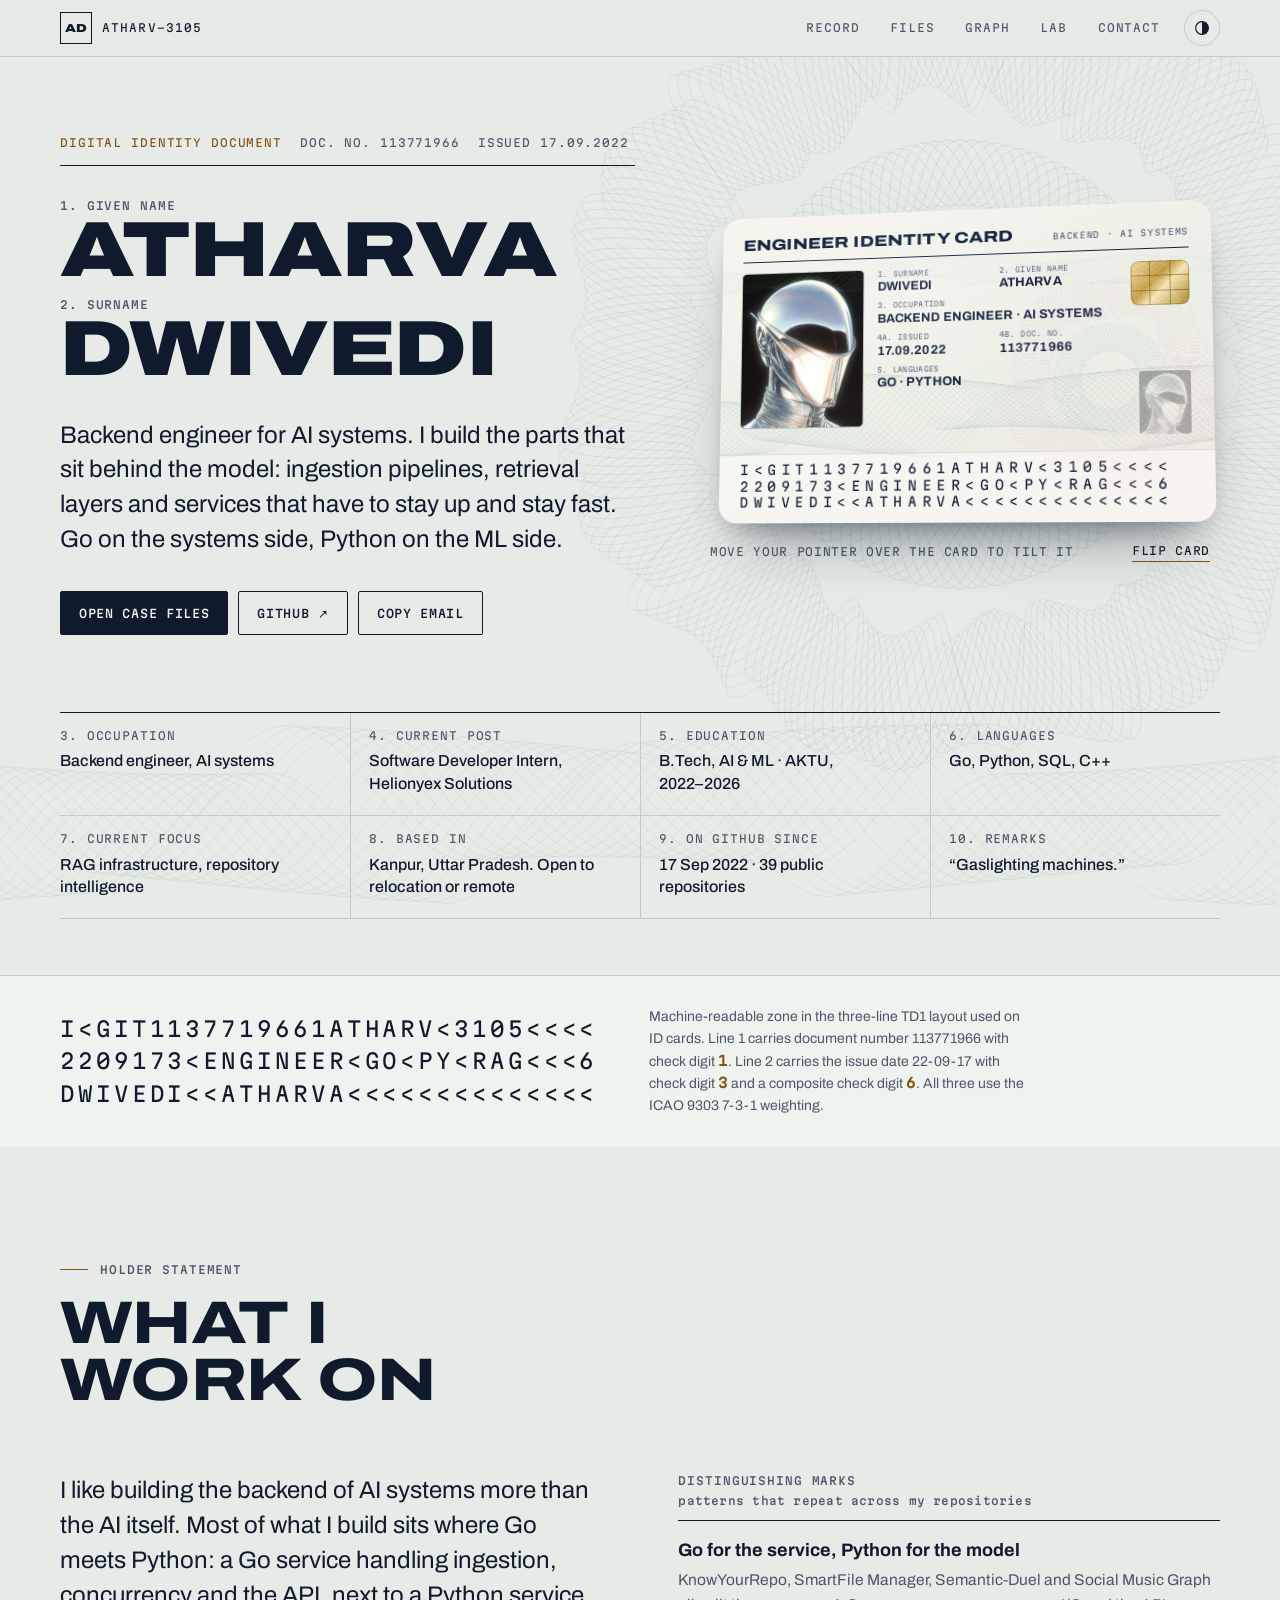
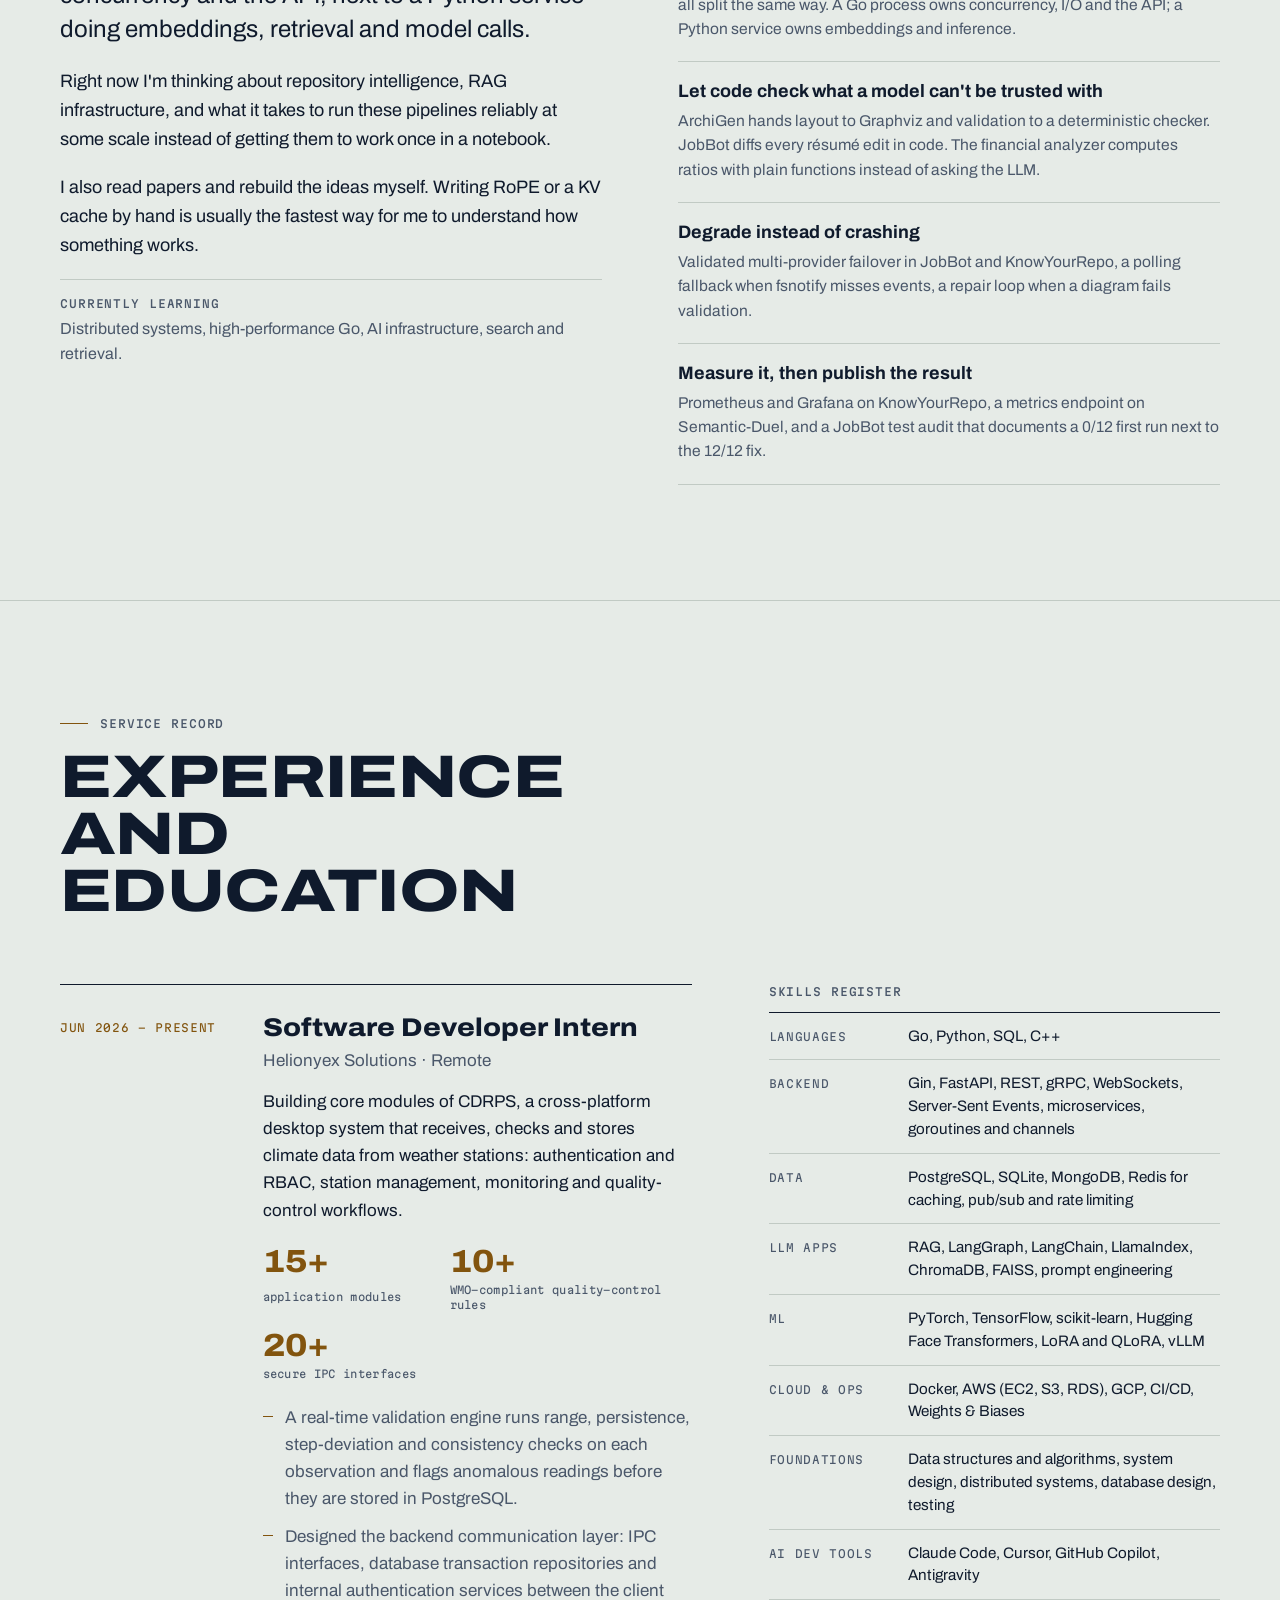
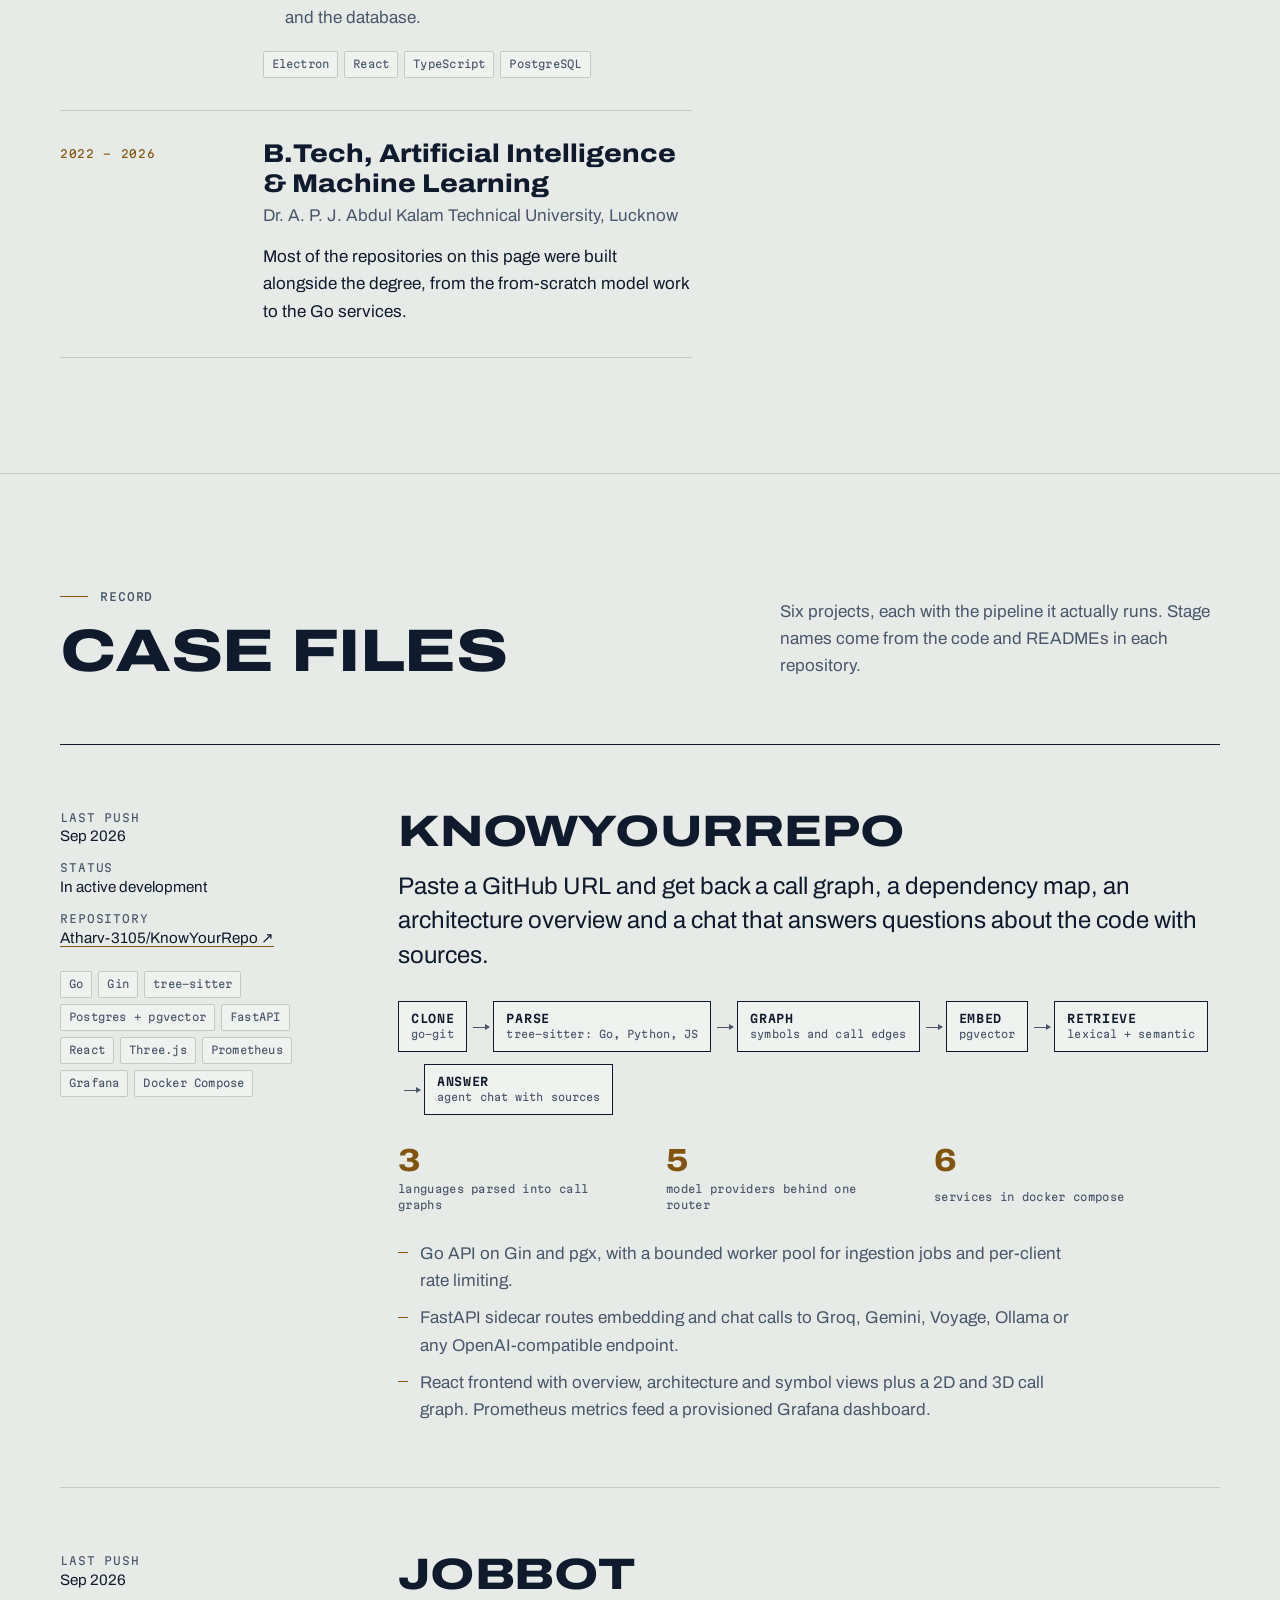
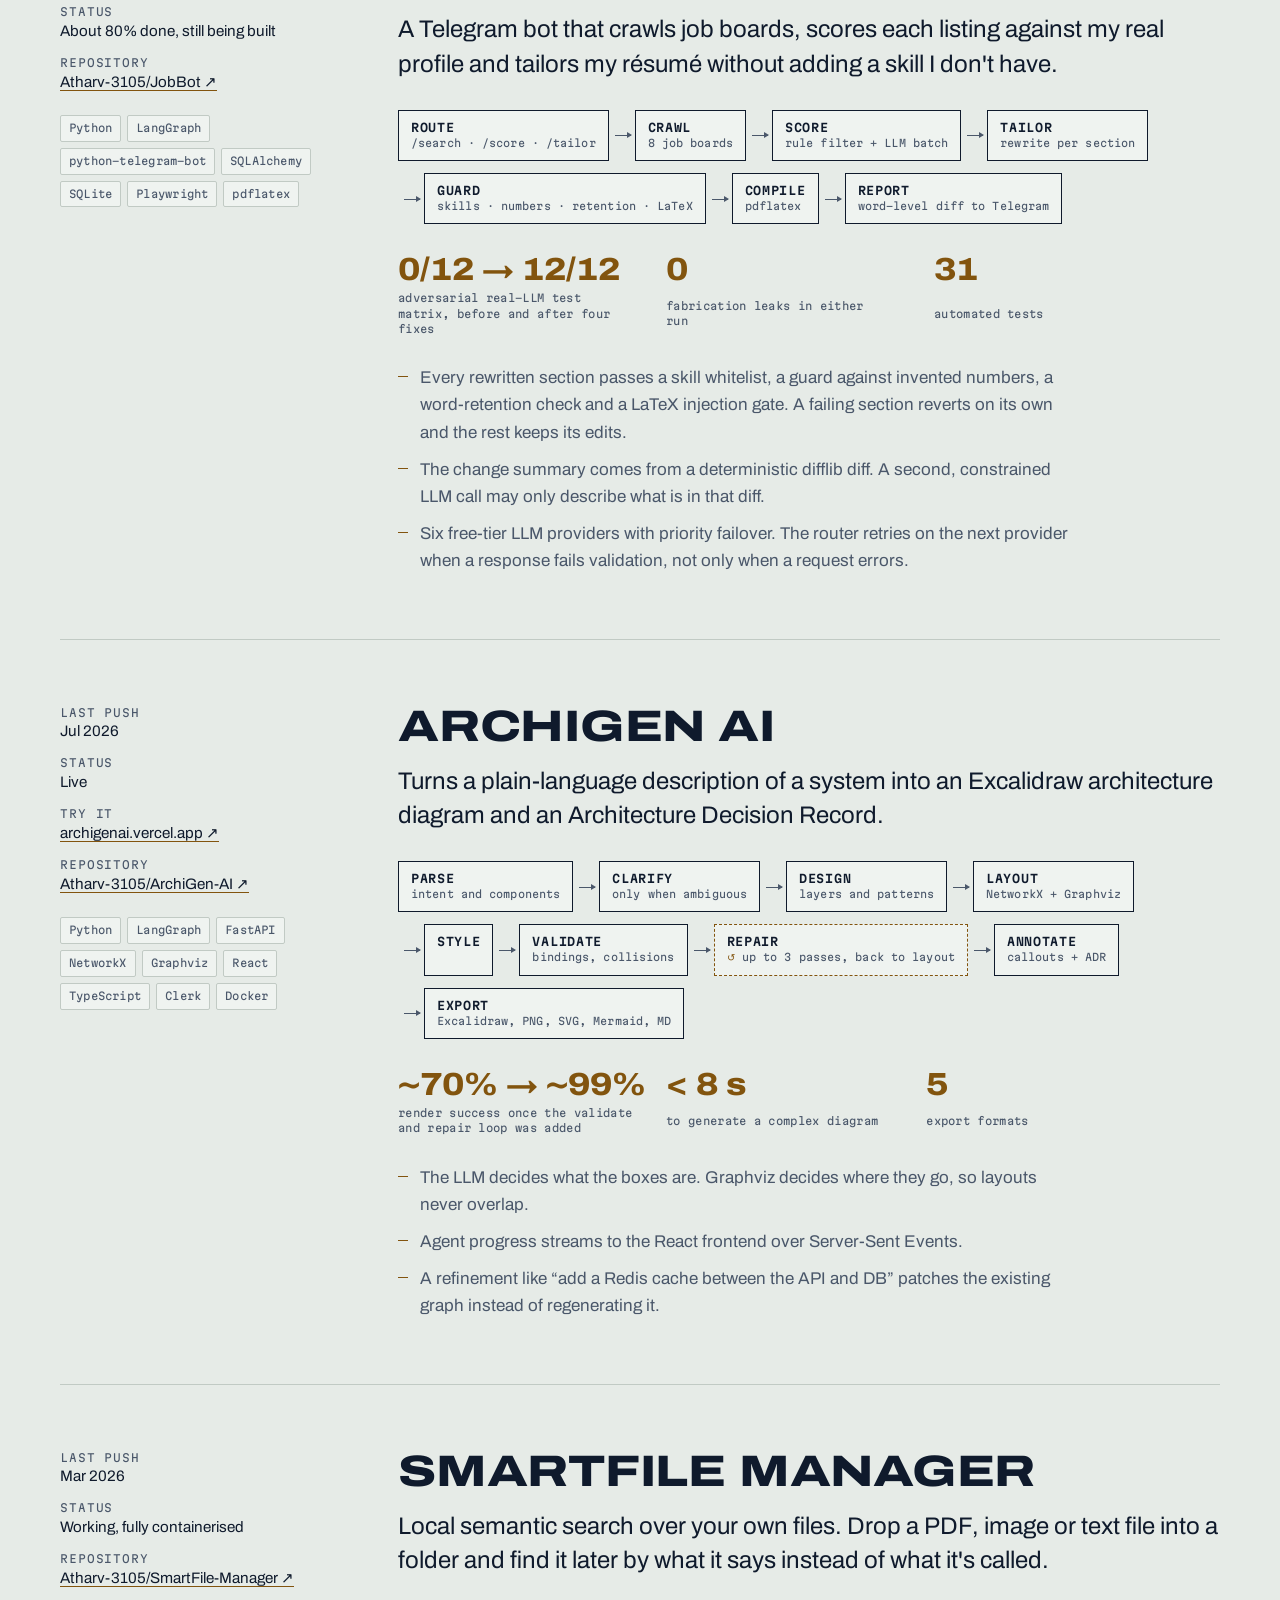
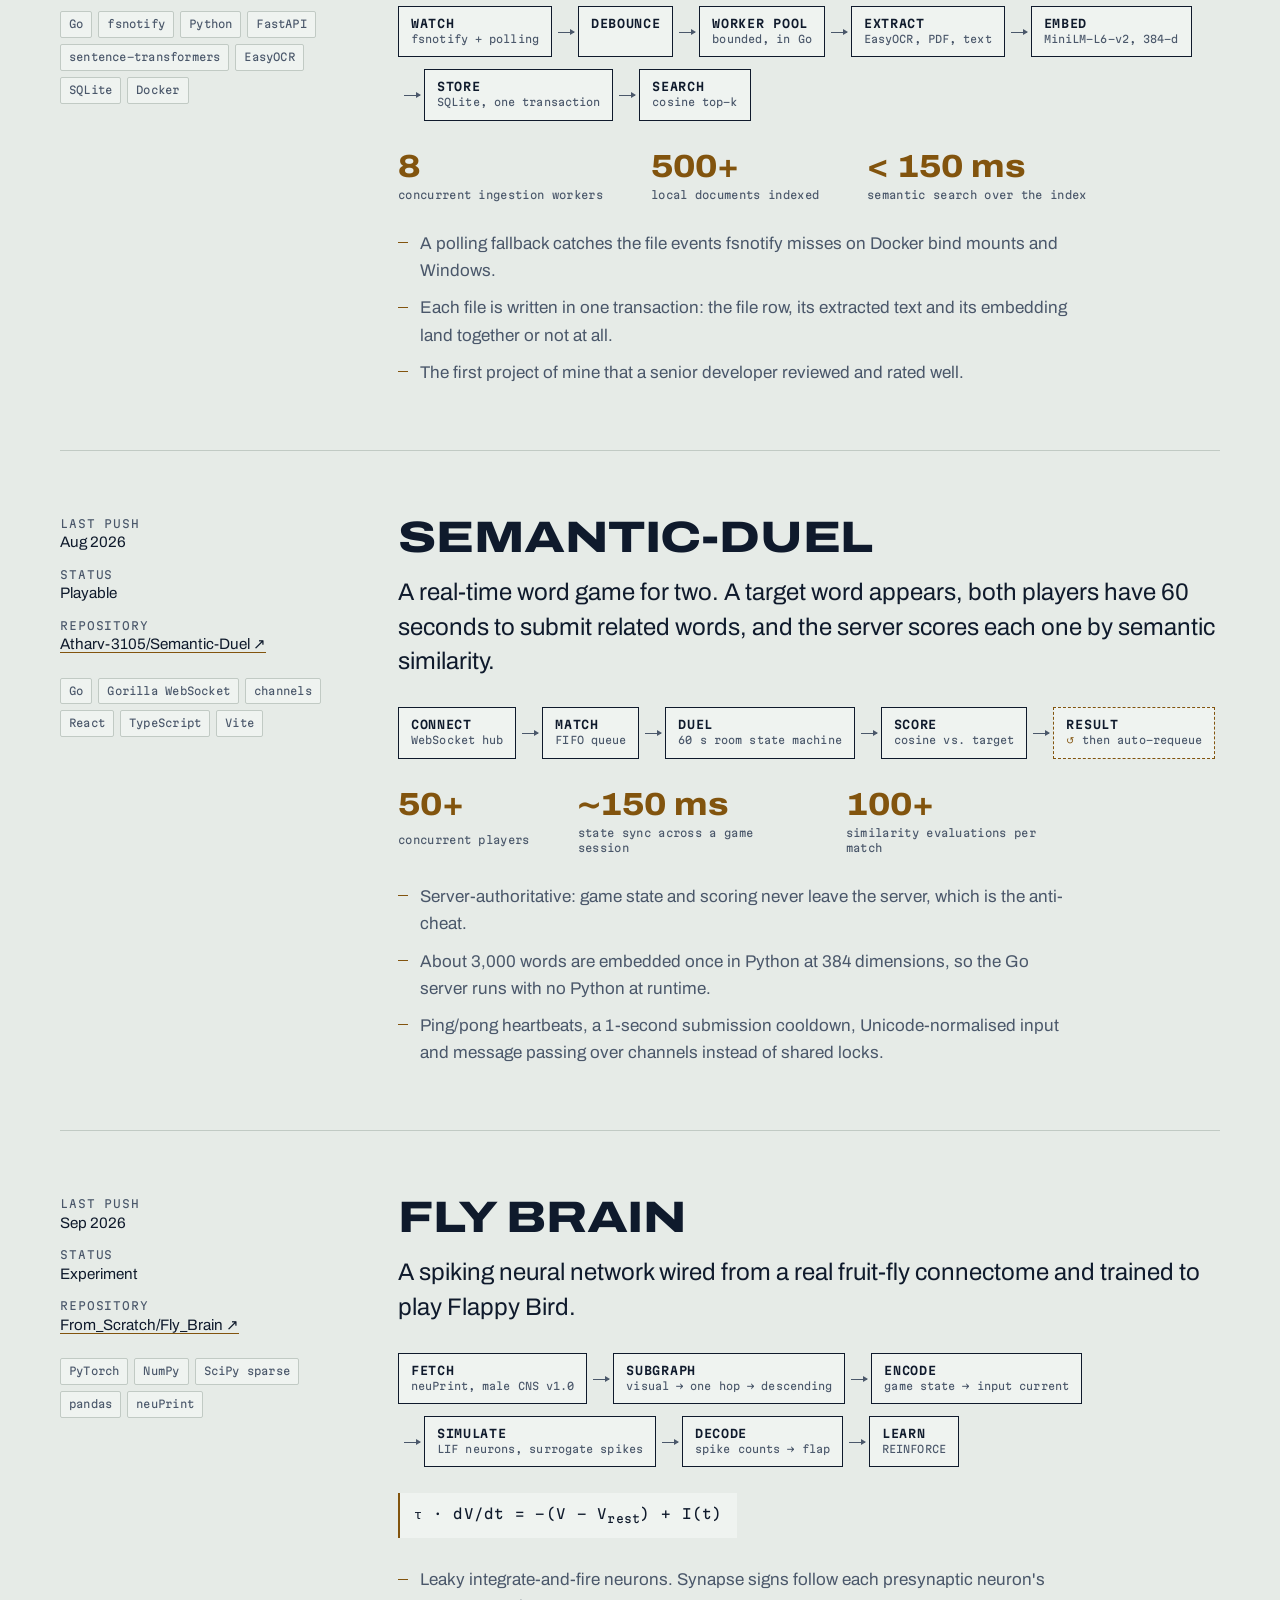
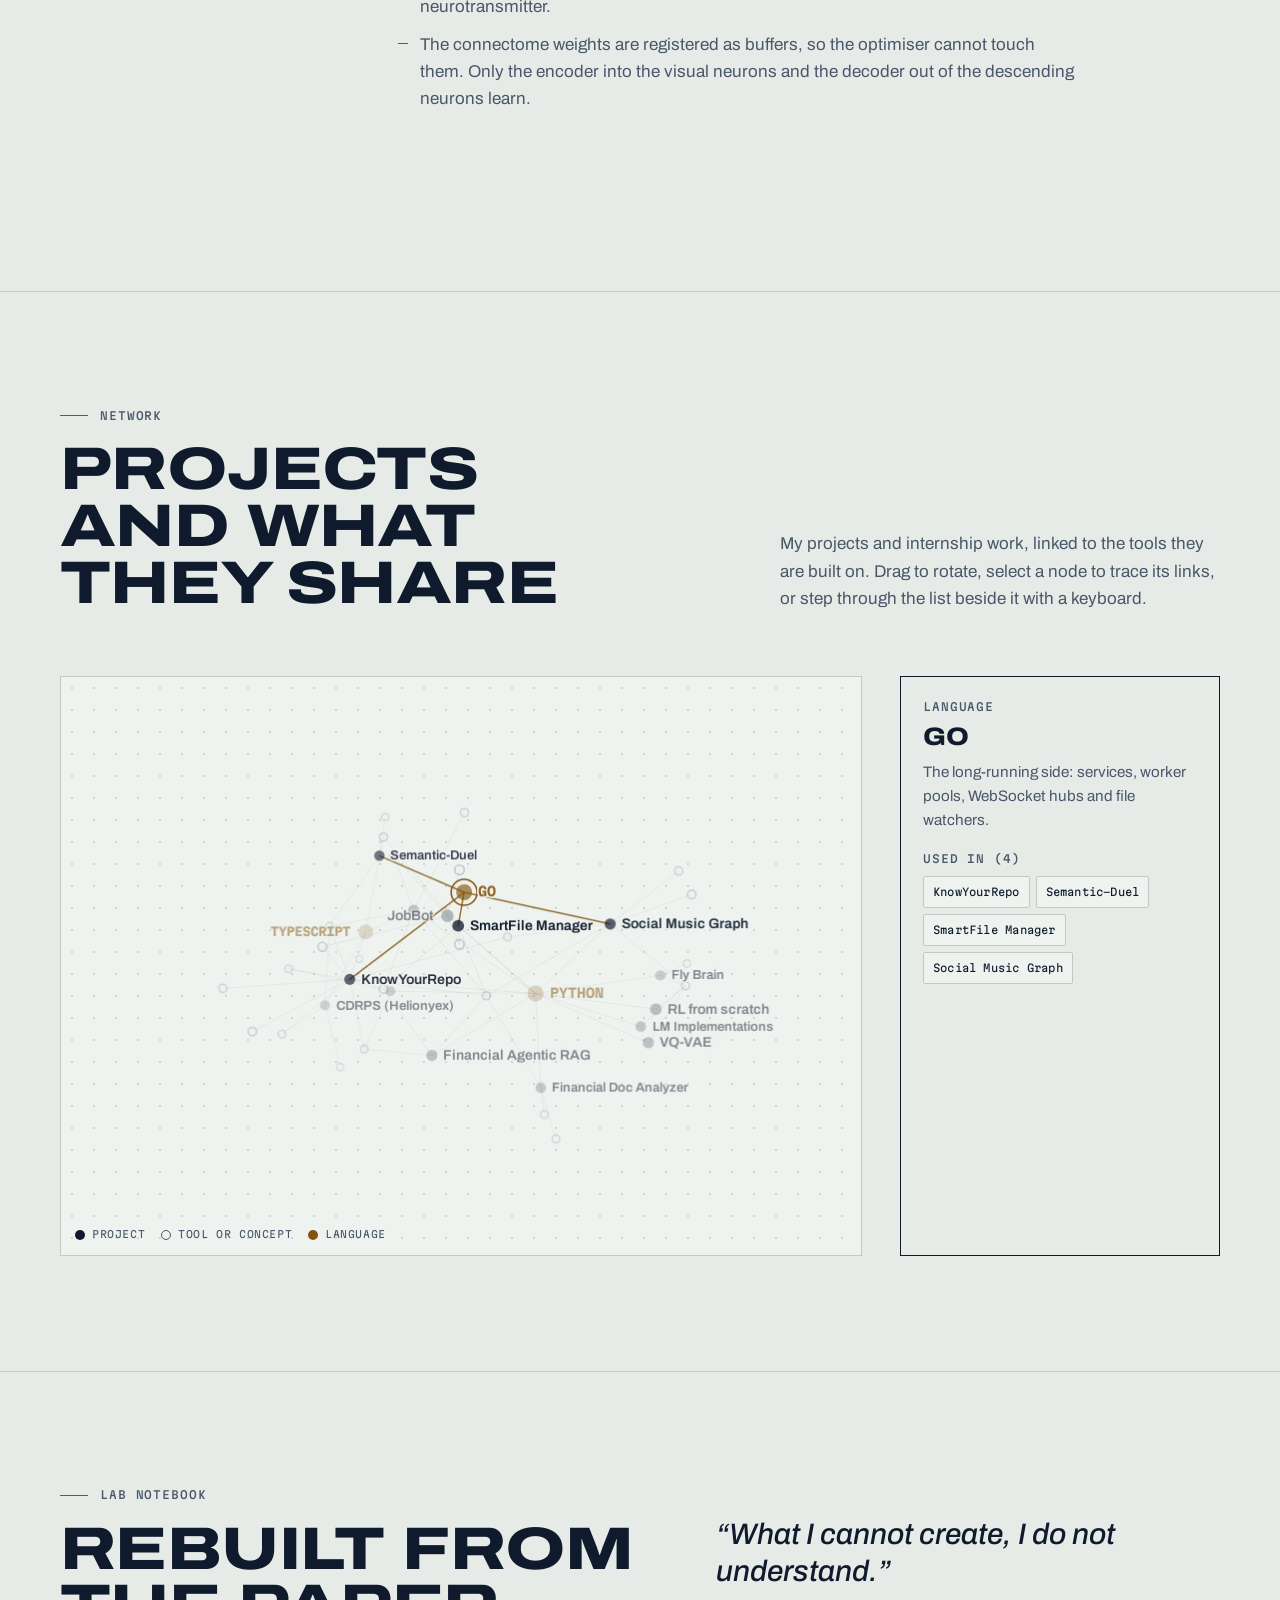
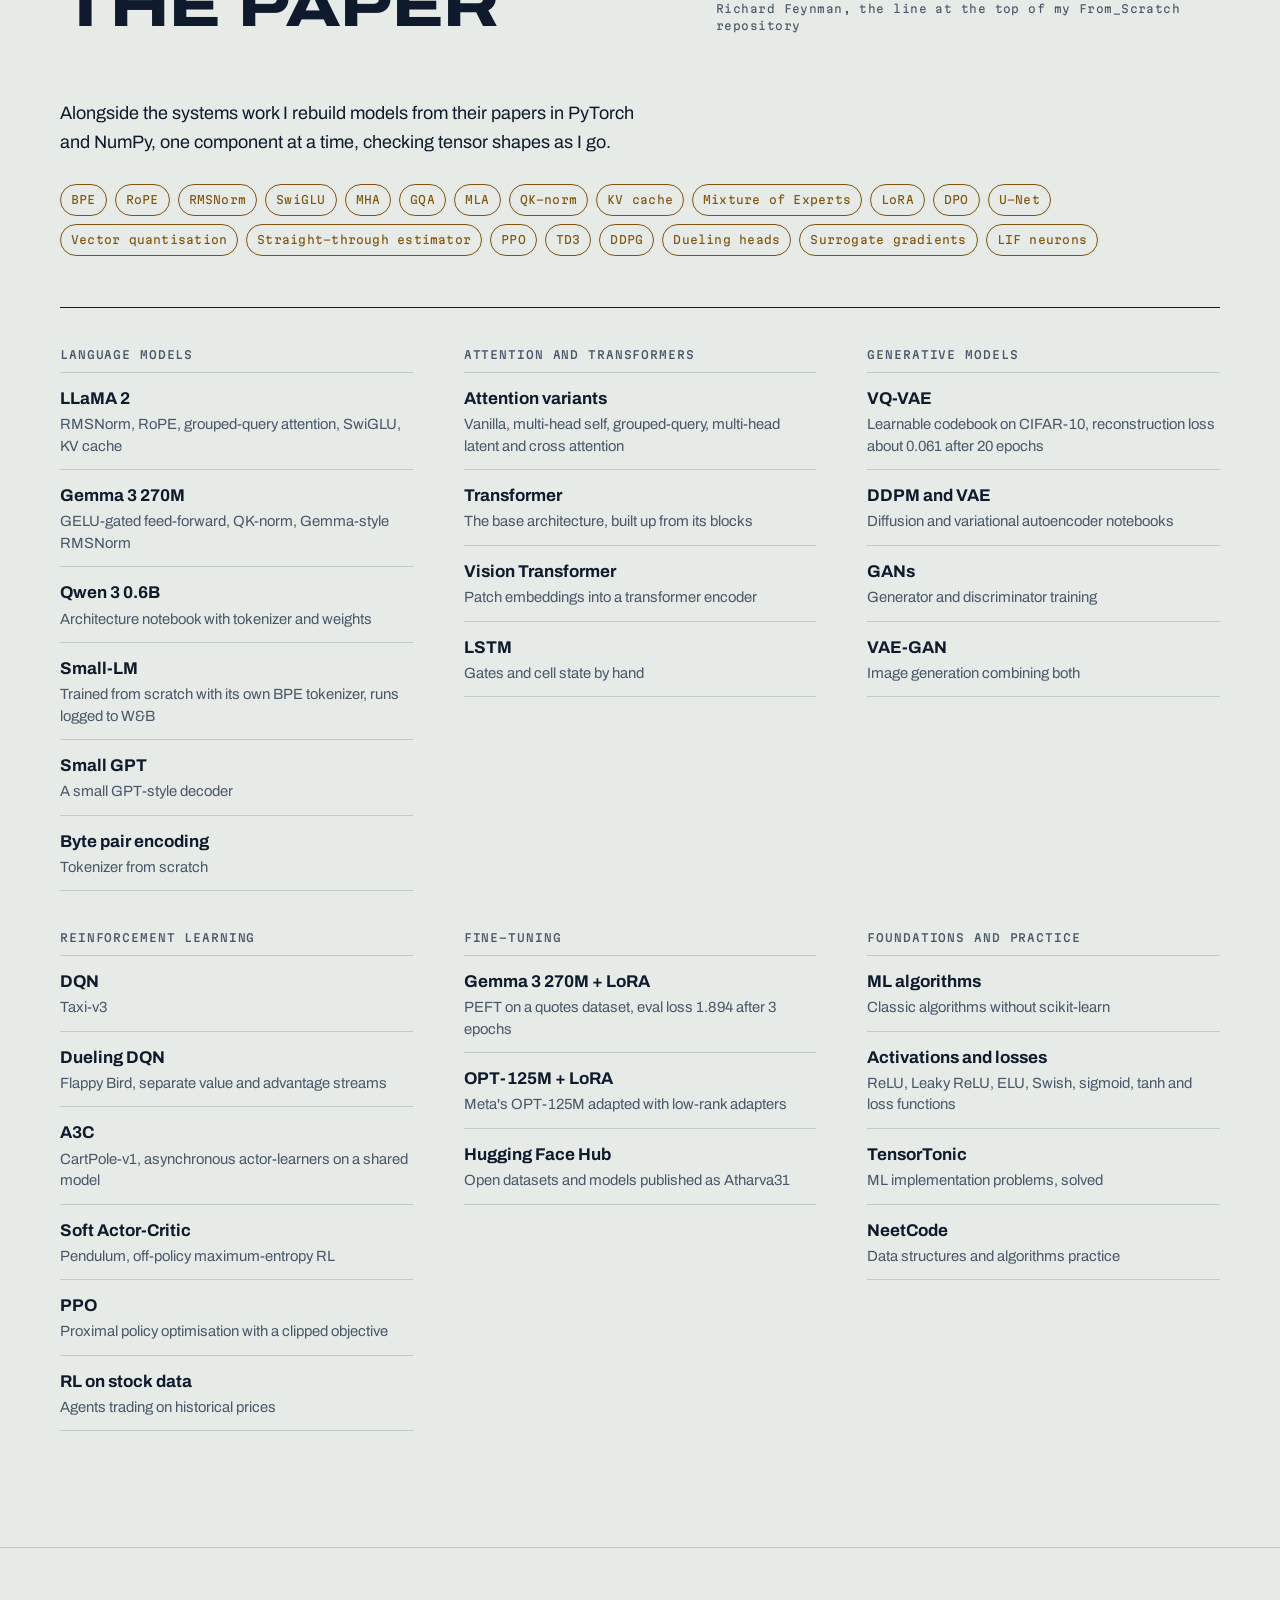
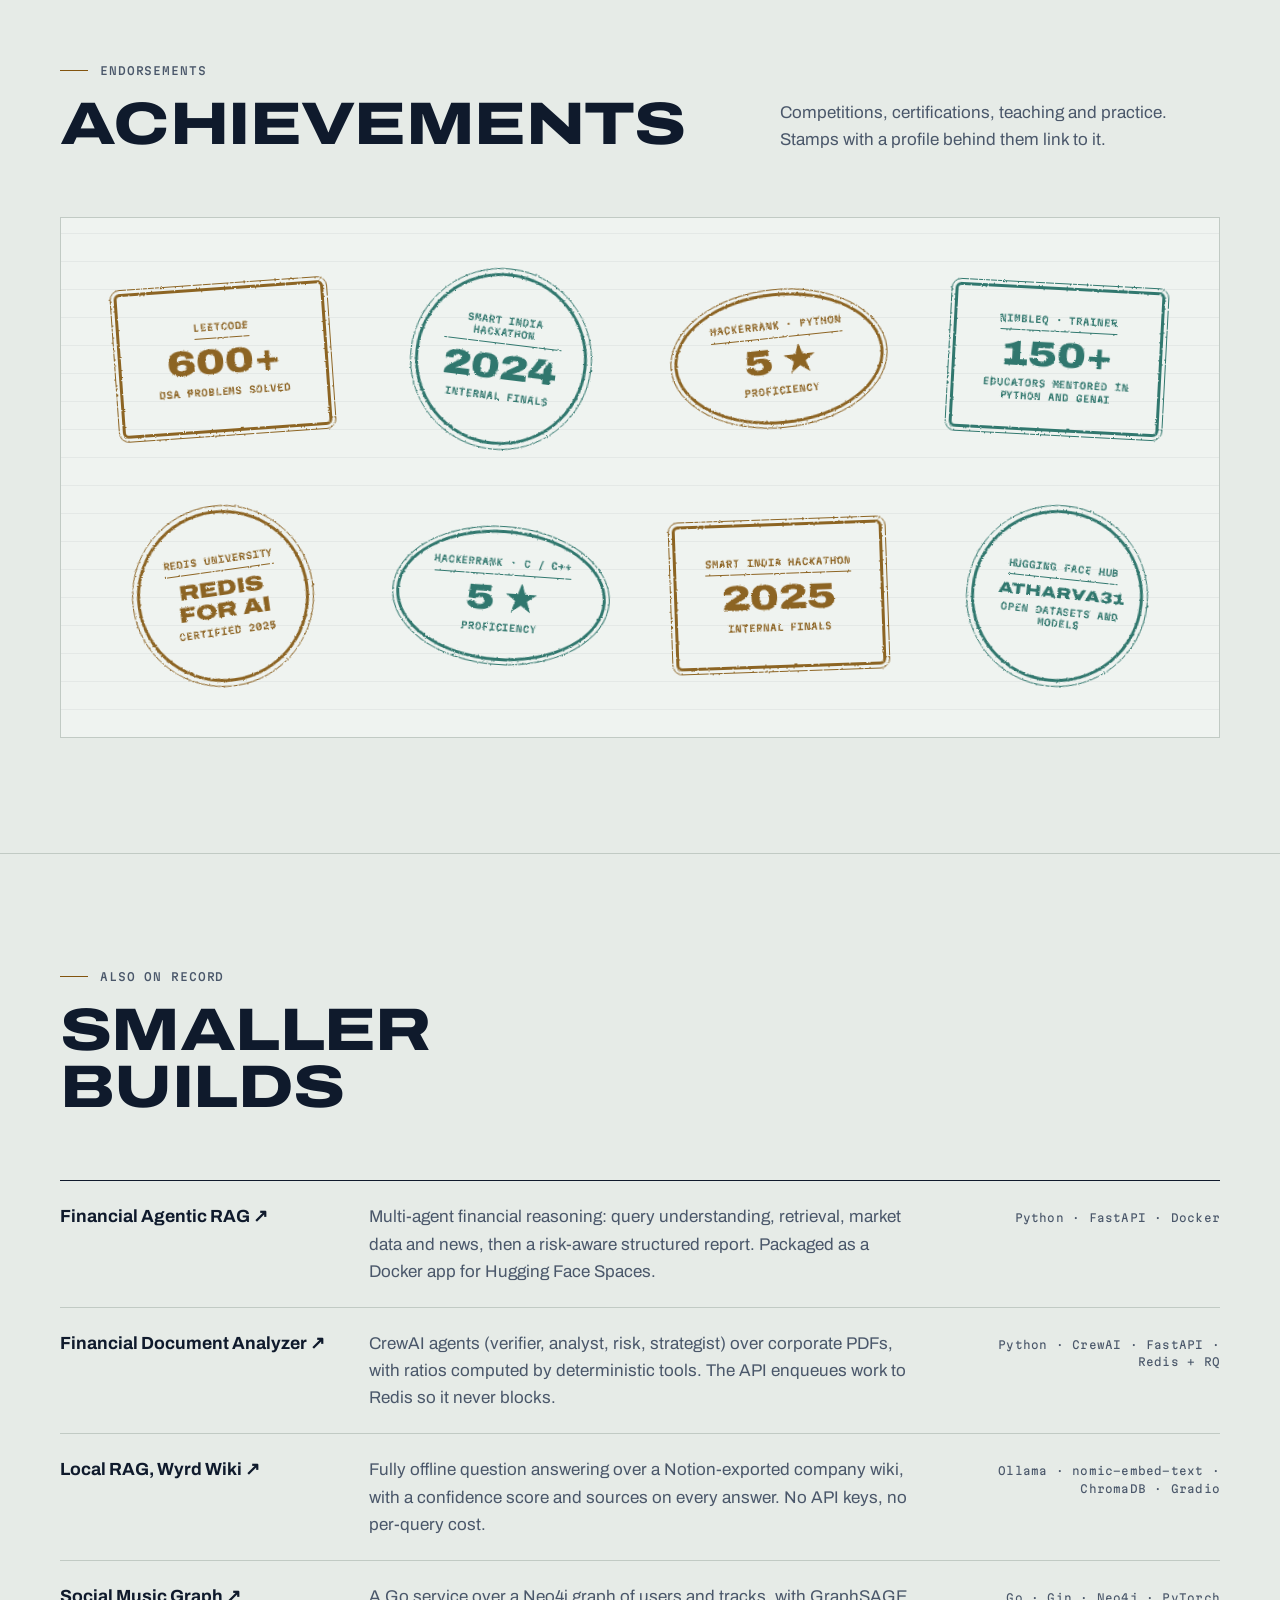
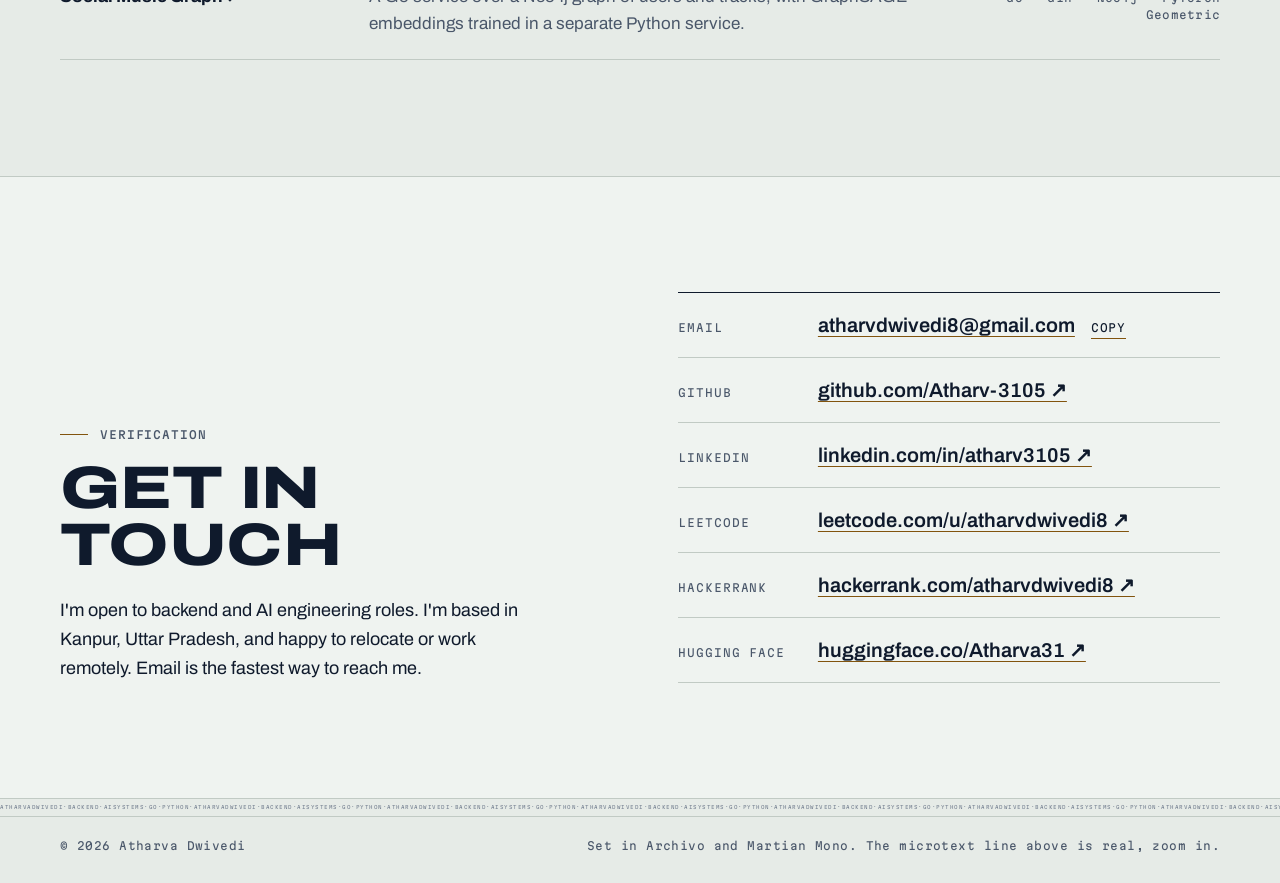
==== commit d5a9fdf5: "Add resume details: experience, education, skills, achievements - Service record section with the He" ====
--- a/docs/index.html
+++ b/docs/index.html
@@ -30,7 +30,10 @@
   "jobTitle": "Backend Engineer, AI Systems",
   "email": "mailto:atharvdwivedi8@gmail.com",
   "url": "https://github.com/Atharv-3105",
-  "sameAs": ["https://github.com/Atharv-3105", "https://linkedin.com/in/atharv3105"],
+  "address": { "@type": "PostalAddress", "addressLocality": "Kanpur", "addressRegion": "Uttar Pradesh", "addressCountry": "IN" },
+  "alumniOf": { "@type": "CollegeOrUniversity", "name": "Dr. A. P. J. Abdul Kalam Technical University" },
+  "worksFor": { "@type": "Organization", "name": "Helionyex Solutions" },
+  "sameAs": ["https://github.com/Atharv-3105", "https://www.linkedin.com/in/atharv3105/", "https://leetcode.com/u/atharvdwivedi8/", "https://www.hackerrank.com/profile/atharvdwivedi8", "https://huggingface.co/Atharva31"],
   "knowsAbout": ["Go", "Python", "Retrieval-augmented generation", "Distributed systems", "PyTorch", "LangGraph", "FastAPI"]
 }
 </script>
@@ -45,6 +48,7 @@
       <span class="brand__id">ATHARV-3105</span>
     </a>
     <nav class="nav" aria-label="Sections">
+      <a href="#service">Record</a>
       <a href="#record">Files</a>
       <a href="#network">Graph</a>
       <a href="#lab">Lab</a>
@@ -125,10 +129,10 @@
                   <div class="cb__body">
                     <p class="cb__sig"><span class="cb__sig-label">Remarks</span><span class="cb__sig-text">Gaslighting machines.</span></p>
                     <dl class="cb__skills">
-                      <div><dt>Systems</dt><dd>Go · Gin · WebSockets · worker pools</dd></div>
-                      <div><dt>ML / AI</dt><dd>Python · PyTorch · LangGraph · RAG</dd></div>
-                      <div><dt>Data</dt><dd>Postgres + pgvector · SQLite · Neo4j · Chroma · Redis</dd></div>
-                      <div><dt>Ops</dt><dd>Docker Compose · Prometheus · Grafana</dd></div>
+                      <div><dt>Systems</dt><dd>Go · Gin · gRPC · WebSockets · SSE</dd></div>
+                      <div><dt>AI / ML</dt><dd>PyTorch · LangGraph · RAG · Transformers</dd></div>
+                      <div><dt>Data</dt><dd>Postgres · Redis · MongoDB · SQLite · FAISS</dd></div>
+                      <div><dt>Cloud</dt><dd>Docker · AWS · GCP · CI/CD</dd></div>
                     </dl>
                     <div class="cb__side">
                       <ul class="cb__contact">
@@ -160,11 +164,11 @@
     <div class="wrap">
       <dl class="fields">
         <div class="field"><dt>3. Occupation</dt><dd>Backend engineer, AI systems</dd></div>
-        <div class="field"><dt>4. Primary languages</dt><dd>Go and Python</dd></div>
-        <div class="field"><dt>5. Current focus</dt><dd>RAG infrastructure, repository intelligence</dd></div>
-        <div class="field"><dt>6. Learning</dt><dd>Distributed systems, high-performance Go</dd></div>
-        <div class="field"><dt>7. Status</dt><dd>Graduated 2026. Open to backend and AI/ML roles</dd></div>
-        <div class="field"><dt>8. Based in</dt><dd>India. Bengaluru, Delhi NCR, Mumbai or remote</dd></div>
+        <div class="field"><dt>4. Current post</dt><dd>Software Developer Intern, Helionyex Solutions</dd></div>
+        <div class="field"><dt>5. Education</dt><dd>B.Tech, AI &amp; ML · AKTU, <span class="nowrap">2022–2026</span></dd></div>
+        <div class="field"><dt>6. Languages</dt><dd>Go, Python, SQL, C++</dd></div>
+        <div class="field"><dt>7. Current focus</dt><dd>RAG infrastructure, repository intelligence</dd></div>
+        <div class="field"><dt>8. Based in</dt><dd>Kanpur, Uttar Pradesh. Open to relocation or remote</dd></div>
         <div class="field"><dt>9. On GitHub since</dt><dd>17 Sep 2022 · 39 public repositories</dd></div>
         <div class="field"><dt>10. Remarks</dt><dd>“Gaslighting machines.”</dd></div>
       </dl>
@@ -197,6 +201,7 @@
           <p>I like building the backend of AI systems more than the AI itself. Most of what I build sits where Go meets Python: a Go service handling ingestion, concurrency and the API, next to a Python service doing embeddings, retrieval and model calls.</p>
           <p>Right now I'm thinking about repository intelligence, RAG infrastructure, and what it takes to run these pipelines reliably at some scale instead of getting them to work once in a notebook.</p>
           <p>I also read papers and rebuild the ideas myself. Writing RoPE or a KV cache by hand is usually the fastest way for me to understand how something works.</p>
+          <p class="about__learning"><span class="lbl">Currently learning</span> Distributed systems, high-performance Go, AI infrastructure, search and retrieval.</p>
         </div>
 
         <div class="marks">
@@ -220,6 +225,65 @@
             </div>
           </dl>
         </div>
+      </div>
+    </div>
+  </section>
+
+  <!-- ============ SERVICE RECORD ============ -->
+  <section class="section" id="service" aria-labelledby="service-title">
+    <div class="wrap">
+      <header class="section__head">
+        <div>
+          <p class="eyebrow">Service record</p>
+          <h2 id="service-title">Experience and education</h2>
+        </div>
+      </header>
+
+      <div class="service__grid">
+        <ol class="record" aria-label="Experience and education, newest first">
+          <li class="record__item">
+            <p class="record__when">Jun 2026 – present</p>
+            <div class="record__body">
+              <h3 class="record__role">Software Developer Intern</h3>
+              <p class="record__org">Helionyex Solutions · Remote</p>
+              <p class="record__desc">Building core modules of CDRPS, a cross-platform desktop system that receives, checks and stores climate data from weather stations: authentication and RBAC, station management, monitoring and quality-control workflows.</p>
+              <div class="readings">
+                <div class="reading"><span class="reading__val">15+</span><span class="reading__lbl">application modules</span></div>
+                <div class="reading"><span class="reading__val">10+</span><span class="reading__lbl">WMO-compliant quality-control rules</span></div>
+                <div class="reading"><span class="reading__val">20+</span><span class="reading__lbl">secure IPC interfaces</span></div>
+              </div>
+              <ul class="notes">
+                <li>A real-time validation engine runs range, persistence, step-deviation and consistency checks on each observation and flags anomalous readings before they are stored in PostgreSQL.</li>
+                <li>Designed the backend communication layer: IPC interfaces, database transaction repositories and internal authentication services between the client and the database.</li>
+              </ul>
+              <ul class="chips" aria-label="Stack">
+                <li>Electron</li><li>React</li><li>TypeScript</li><li>PostgreSQL</li>
+              </ul>
+            </div>
+          </li>
+          <li class="record__item">
+            <p class="record__when">2022 – 2026</p>
+            <div class="record__body">
+              <h3 class="record__role">B.Tech, Artificial Intelligence &amp; Machine Learning</h3>
+              <p class="record__org">Dr. A. P. J. Abdul Kalam Technical University, Lucknow</p>
+              <p class="record__desc">Most of the repositories on this page were built alongside the degree, from the from-scratch model work to the Go services.</p>
+            </div>
+          </li>
+        </ol>
+
+        <aside class="skills" aria-labelledby="skills-title">
+          <h3 class="lbl skills__title" id="skills-title">Skills register</h3>
+          <dl>
+            <div><dt>Languages</dt><dd>Go, Python, SQL, C++</dd></div>
+            <div><dt>Backend</dt><dd>Gin, FastAPI, REST, gRPC, WebSockets, Server-Sent Events, microservices, goroutines and channels</dd></div>
+            <div><dt>Data</dt><dd>PostgreSQL, SQLite, MongoDB, Redis for caching, pub/sub and rate limiting</dd></div>
+            <div><dt>LLM apps</dt><dd>RAG, LangGraph, LangChain, LlamaIndex, ChromaDB, FAISS, prompt engineering</dd></div>
+            <div><dt>ML</dt><dd>PyTorch, TensorFlow, scikit-learn, Hugging Face Transformers, LoRA and QLoRA, vLLM</dd></div>
+            <div><dt>Cloud &amp; ops</dt><dd>Docker, AWS (EC2, S3, RDS), GCP, CI/CD, Weights &amp; Biases</dd></div>
+            <div><dt>Foundations</dt><dd>Data structures and algorithms, system design, distributed systems, database design, testing</dd></div>
+            <div><dt>AI dev tools</dt><dd>Claude Code, Cursor, GitHub Copilot, Antigravity</dd></div>
+          </dl>
+        </aside>
       </div>
     </div>
   </section>
@@ -313,7 +377,8 @@
         <aside class="case__meta">
           <dl>
             <div><dt>Last push</dt><dd>Jul 2026</dd></div>
-            <div><dt>Status</dt><dd>Containerised, Render config included</dd></div>
+            <div><dt>Status</dt><dd>Live</dd></div>
+            <div><dt>Try it</dt><dd><a href="https://archigenai.vercel.app/" target="_blank" rel="noopener">archigenai.vercel.app&nbsp;↗</a></dd></div>
             <div><dt>Repository</dt><dd><a href="https://github.com/Atharv-3105/ArchiGen-AI" target="_blank" rel="noopener">Atharv-3105/ArchiGen-AI&nbsp;↗</a></dd></div>
           </dl>
           <ul class="chips" aria-label="Stack">
@@ -336,6 +401,7 @@
           </ol>
           <div class="readings">
             <div class="reading"><span class="reading__val">~70% → ~99%</span><span class="reading__lbl">render success once the validate and repair loop was added</span></div>
+            <div class="reading"><span class="reading__val">&lt; 8 s</span><span class="reading__lbl">to generate a complex diagram</span></div>
             <div class="reading"><span class="reading__val">5</span><span class="reading__lbl">export formats</span></div>
           </div>
           <ul class="notes">
@@ -370,6 +436,11 @@
             <li>Store<small>SQLite, one transaction</small></li>
             <li>Search<small>cosine top-k</small></li>
           </ol>
+          <div class="readings">
+            <div class="reading"><span class="reading__val">8</span><span class="reading__lbl">concurrent ingestion workers</span></div>
+            <div class="reading"><span class="reading__val">500+</span><span class="reading__lbl">local documents indexed</span></div>
+            <div class="reading"><span class="reading__val">&lt; 150 ms</span><span class="reading__lbl">semantic search over the index</span></div>
+          </div>
           <ul class="notes">
             <li>A polling fallback catches the file events fsnotify misses on Docker bind mounts and Windows.</li>
             <li>Each file is written in one transaction: the file row, its extracted text and its embedding land together or not at all.</li>
@@ -401,13 +472,14 @@
             <li class="is-loop">Result<small>then auto-requeue</small></li>
           </ol>
           <div class="readings">
-            <div class="reading"><span class="reading__val">~3,000</span><span class="reading__lbl">words pre-embedded at 384 dimensions</span></div>
-            <div class="reading"><span class="reading__val">1 s</span><span class="reading__lbl">submission cooldown per player</span></div>
+            <div class="reading"><span class="reading__val">50+</span><span class="reading__lbl">concurrent players</span></div>
+            <div class="reading"><span class="reading__val">~150 ms</span><span class="reading__lbl">state sync across a game session</span></div>
+            <div class="reading"><span class="reading__val">100+</span><span class="reading__lbl">similarity evaluations per match</span></div>
           </div>
           <ul class="notes">
             <li>Server-authoritative: game state and scoring never leave the server, which is the anti-cheat.</li>
-            <li>Embeddings are computed once in Python, so the Go server runs with no Python at runtime.</li>
-            <li>Ping/pong heartbeats, Unicode-normalised input and message passing over channels instead of shared locks.</li>
+            <li>About 3,000 words are embedded once in Python at 384 dimensions, so the Go server runs with no Python at runtime.</li>
+            <li>Ping/pong heartbeats, a 1-second submission cooldown, Unicode-normalised input and message passing over channels instead of shared locks.</li>
           </ul>
         </div>
       </article>
@@ -453,7 +525,7 @@
           <p class="eyebrow">Network</p>
           <h2 id="network-title">Projects and what they share</h2>
         </div>
-        <p class="section__intro">Thirteen projects linked to the tools they are built on. Drag to rotate, select a node to trace its links, or step through the list on the right with a keyboard.</p>
+        <p class="section__intro">My projects and internship work, linked to the tools they are built on. Drag to rotate, select a node to trace its links, or step through the list beside it with a keyboard.</p>
       </header>
 
       <div class="network__grid">
@@ -501,8 +573,8 @@
 
       <p class="lab__intro">Alongside the systems work I rebuild models from their papers in PyTorch and NumPy, one component at a time, checking tensor shapes as I go.</p>
 
-      <ul class="blocks" aria-label="Building blocks implemented by hand">
-        <li>BPE</li><li>RoPE</li><li>RMSNorm</li><li>SwiGLU</li><li>GQA</li><li>MLA</li><li>QK-norm</li><li>KV cache</li><li>Causal masking</li><li>Vector quantisation</li><li>Straight-through estimator</li><li>LoRA</li><li>Dueling heads</li><li>Max-entropy RL</li><li>Surrogate gradients</li><li>LIF neurons</li>
+      <ul class="blocks" aria-label="Architectures and techniques implemented by hand">
+        <li>BPE</li><li>RoPE</li><li>RMSNorm</li><li>SwiGLU</li><li>MHA</li><li>GQA</li><li>MLA</li><li>QK-norm</li><li>KV cache</li><li>Mixture of Experts</li><li>LoRA</li><li>DPO</li><li>U-Net</li><li>Vector quantisation</li><li>Straight-through estimator</li><li>PPO</li><li>TD3</li><li>DDPG</li><li>Dueling heads</li><li>Surrogate gradients</li><li>LIF neurons</li>
       </ul>
 
       <div class="lab__grid">
@@ -545,6 +617,7 @@
             <li><a href="https://github.com/Atharv-3105/From_Scratch/tree/master/Reinforcement_Learning" target="_blank" rel="noopener">Dueling DQN</a><span>Flappy Bird, separate value and advantage streams</span></li>
             <li><a href="https://github.com/Atharv-3105/From_Scratch/tree/master/Reinforcement_Learning" target="_blank" rel="noopener">A3C</a><span>CartPole-v1, asynchronous actor-learners on a shared model</span></li>
             <li><a href="https://github.com/Atharv-3105/From_Scratch/tree/master/Reinforcement_Learning" target="_blank" rel="noopener">Soft Actor-Critic</a><span>Pendulum, off-policy maximum-entropy RL</span></li>
+            <li><a href="https://github.com/Atharv-3105/From_Scratch/tree/master/Reinforcement_Learning" target="_blank" rel="noopener">PPO</a><span>Proximal policy optimisation with a clipped objective</span></li>
             <li><a href="https://github.com/Atharv-3105/RL-Project-on-Stock-Data" target="_blank" rel="noopener">RL on stock data</a><span>Agents trading on historical prices</span></li>
           </ul>
         </section>
@@ -554,6 +627,7 @@
           <ul>
             <li><a href="https://github.com/Atharv-3105/Gemma-3-270M-Fine-Tuned" target="_blank" rel="noopener">Gemma 3 270M + LoRA</a><span>PEFT on a quotes dataset, eval loss 1.894 after 3 epochs</span></li>
             <li><a href="https://github.com/Atharv-3105/From_Scratch/tree/master/Fine-Tuning" target="_blank" rel="noopener">OPT-125M + LoRA</a><span>Meta's OPT-125M adapted with low-rank adapters</span></li>
+            <li><a href="https://huggingface.co/Atharva31" target="_blank" rel="noopener">Hugging Face Hub</a><span>Open datasets and models published as Atharva31</span></li>
           </ul>
         </section>
 
@@ -567,6 +641,37 @@
           </ul>
         </section>
       </div>
+    </div>
+  </section>
+
+  <!-- ============ ACHIEVEMENTS ============ -->
+  <section class="section" id="stamps" aria-labelledby="stamps-title">
+    <div class="wrap">
+      <header class="section__head">
+        <div>
+          <p class="eyebrow">Endorsements</p>
+          <h2 id="stamps-title">Achievements</h2>
+        </div>
+        <p class="section__intro">Competitions, certifications, teaching and practice. Stamps with a profile behind them link to it.</p>
+      </header>
+
+      <svg class="stamp-defs" width="0" height="0" aria-hidden="true" focusable="false">
+        <filter id="stamp-ink" x="-5%" y="-5%" width="110%" height="110%">
+          <feTurbulence type="fractalNoise" baseFrequency="0.8" numOctaves="2" seed="31" result="noise"/>
+          <feDisplacementMap in="SourceGraphic" in2="noise" scale="2.4" xChannelSelector="R" yChannelSelector="G"/>
+        </filter>
+      </svg>
+
+      <ul class="stamps">
+        <li><a class="stamp stamp--rect" style="--rot:-4deg" href="https://leetcode.com/u/atharvdwivedi8/" target="_blank" rel="noopener"><span class="stamp__top">LeetCode</span><span class="stamp__big">600+</span><span class="stamp__bottom">DSA problems solved</span></a></li>
+        <li><div class="stamp stamp--round stamp--b" style="--rot:7deg"><span class="stamp__top">Smart India Hackathon</span><span class="stamp__big">2024</span><span class="stamp__bottom">Internal finals</span></div></li>
+        <li><a class="stamp stamp--oval" style="--rot:-6deg" href="https://www.hackerrank.com/profile/atharvdwivedi8" target="_blank" rel="noopener"><span class="stamp__top">HackerRank · Python</span><span class="stamp__big">5 ★</span><span class="stamp__bottom">Proficiency</span></a></li>
+        <li><div class="stamp stamp--rect stamp--b" style="--rot:3deg"><span class="stamp__top">NimbleQ · Trainer</span><span class="stamp__big">150+</span><span class="stamp__bottom">Educators mentored in Python and GenAI</span></div></li>
+        <li><div class="stamp stamp--round" style="--rot:-8deg; --big:0.6"><span class="stamp__top">Redis University</span><span class="stamp__big">Redis for AI</span><span class="stamp__bottom">Certified 2025</span></div></li>
+        <li><a class="stamp stamp--oval stamp--b" style="--rot:4deg" href="https://www.hackerrank.com/profile/atharvdwivedi8" target="_blank" rel="noopener"><span class="stamp__top">HackerRank · C / C++</span><span class="stamp__big">5 ★</span><span class="stamp__bottom">Proficiency</span></a></li>
+        <li><div class="stamp stamp--rect" style="--rot:-2deg"><span class="stamp__top">Smart India Hackathon</span><span class="stamp__big">2025</span><span class="stamp__bottom">Internal finals</span></div></li>
+        <li><a class="stamp stamp--round stamp--b" style="--rot:6deg; --big:0.44" href="https://huggingface.co/Atharva31" target="_blank" rel="noopener"><span class="stamp__top">Hugging Face Hub</span><span class="stamp__big">Atharva31</span><span class="stamp__bottom">Open datasets and models</span></a></li>
+      </ul>
     </div>
   </section>
 
@@ -611,7 +716,7 @@
       <div>
         <p class="eyebrow">Verification</p>
         <h2 id="contact-title">Get in touch</h2>
-        <p class="contact__text">I'm open to backend and AI/ML engineering roles in Bengaluru, Delhi NCR, Mumbai or remote. Email is the fastest way to reach me.</p>
+        <p class="contact__text">I'm open to backend and AI engineering roles. I'm based in Kanpur, Uttar Pradesh, and happy to relocate or work remotely. Email is the fastest way to reach me.</p>
       </div>
       <dl class="contact__list">
         <div>
@@ -627,7 +732,19 @@
         </div>
         <div>
           <dt>LinkedIn</dt>
-          <dd><a href="https://linkedin.com/in/atharv3105" target="_blank" rel="noopener">linkedin.com/in/atharv3105&nbsp;↗</a></dd>
+          <dd><a href="https://www.linkedin.com/in/atharv3105/" target="_blank" rel="noopener">linkedin.com/in/atharv3105&nbsp;↗</a></dd>
+        </div>
+        <div>
+          <dt>LeetCode</dt>
+          <dd><a href="https://leetcode.com/u/atharvdwivedi8/" target="_blank" rel="noopener">leetcode.com/u/atharvdwivedi8&nbsp;↗</a></dd>
+        </div>
+        <div>
+          <dt>HackerRank</dt>
+          <dd><a href="https://www.hackerrank.com/profile/atharvdwivedi8" target="_blank" rel="noopener">hackerrank.com/atharvdwivedi8&nbsp;↗</a></dd>
+        </div>
+        <div>
+          <dt>Hugging Face</dt>
+          <dd><a href="https://huggingface.co/Atharva31" target="_blank" rel="noopener">huggingface.co/Atharva31&nbsp;↗</a></dd>
         </div>
       </dl>
     </div>
--- a/docs/css/style.css
+++ b/docs/css/style.css
@@ -15,6 +15,7 @@
   --rule-strong: #0F1A2C;
   --accent: #82540E;
   --accent-soft: rgba(130, 84, 14, 0.1);
+  --stamp-b: #1F6B61;
   --on-ink: #EFF3F0;
   --topbar: rgba(230, 235, 231, 0.86);
   --card-shadow: 0 34px 60px -28px rgba(15, 26, 44, 0.55), 0 14px 26px -14px rgba(15, 26, 44, 0.35);
@@ -52,6 +53,7 @@
     --rule-strong: #E5E9E2;
     --accent: #D7B46C;
     --accent-soft: rgba(215, 180, 108, 0.12);
+    --stamp-b: #7CC4B8;
     --on-ink: #0B1327;
     --topbar: rgba(11, 19, 39, 0.84);
     --card-shadow: 0 40px 70px -26px rgba(0, 0, 0, 0.8), 0 16px 30px -14px rgba(0, 0, 0, 0.6);
@@ -73,6 +75,7 @@
   --rule-strong: #E5E9E2;
   --accent: #D7B46C;
   --accent-soft: rgba(215, 180, 108, 0.12);
+  --stamp-b: #7CC4B8;
   --on-ink: #0B1327;
   --topbar: rgba(11, 19, 39, 0.84);
   --card-shadow: 0 40px 70px -26px rgba(0, 0, 0, 0.8), 0 16px 30px -14px rgba(0, 0, 0, 0.6);
@@ -106,6 +109,7 @@
 }
 
 img { max-width: 100%; display: block; }
+.nowrap { white-space: nowrap; }
 
 a { color: inherit; text-decoration-color: var(--accent); text-underline-offset: 0.2em; text-decoration-thickness: 1px; }
 a:hover { color: var(--accent); }
@@ -283,6 +287,8 @@
 @media (max-width: 560px) {
   .brand__id { display: none; }
   .topbar__inner { gap: 14px; }
+  .nav { gap: 11px; }
+  .nav a { letter-spacing: 0.03em; }
 }
 
 /* ==========================================================================
@@ -838,6 +844,14 @@
 }
 .about__text { display: grid; gap: 1.1em; max-width: 60ch; font-size: 1.125rem; }
 .about__text p:first-child { font-size: var(--fs-lede); line-height: 1.45; }
+.about__learning {
+  display: grid;
+  gap: 4px;
+  padding-top: 16px;
+  border-top: 1px solid var(--rule);
+  color: var(--ink-2);
+  font-size: 1rem;
+}
 
 .marks__title {
   display: flex;
@@ -1018,6 +1032,137 @@
   border-left: 2px solid var(--accent);
   background: var(--paper-2);
 }
+
+/* ---------- service record ---------- */
+
+.service__grid {
+  display: grid;
+  grid-template-columns: minmax(0, 7fr) minmax(0, 5fr);
+  gap: clamp(40px, 6vw, 96px);
+  align-items: start;
+}
+
+.record { list-style: none; border-top: 1px solid var(--rule-strong); }
+.record__item {
+  display: grid;
+  grid-template-columns: 10.5em minmax(0, 1fr);
+  gap: 8px 24px;
+  padding-block: 28px 32px;
+  border-bottom: 1px solid var(--rule);
+}
+.record__when {
+  padding-top: 0.55em;
+  font-family: var(--font-mono);
+  font-size: var(--fs-label);
+  letter-spacing: 0.06em;
+  text-transform: uppercase;
+  color: var(--accent);
+  font-variant-numeric: tabular-nums;
+}
+.record__body { min-width: 0; }
+.record__role {
+  font-size: clamp(1.3rem, 1.1rem + 0.8vw, 1.6rem);
+  font-weight: 800;
+  font-stretch: 112%;
+  line-height: 1.15;
+}
+.record__org { margin-top: 4px; color: var(--ink-2); }
+.record__desc { margin-top: 14px; max-width: 58ch; }
+.record .readings { margin-top: 22px; }
+.record .notes { margin-top: 22px; }
+.record .chips { margin-top: 20px; }
+
+.skills__title {
+  padding-bottom: 12px;
+  border-bottom: 1px solid var(--rule-strong);
+}
+.skills dl > div {
+  display: grid;
+  grid-template-columns: 7.5em minmax(0, 1fr);
+  gap: 12px;
+  padding-block: 12px;
+  border-bottom: 1px solid var(--rule);
+  align-items: baseline;
+}
+.skills dt {
+  font-family: var(--font-mono);
+  font-size: var(--fs-label);
+  letter-spacing: 0.06em;
+  text-transform: uppercase;
+  color: var(--ink-2);
+}
+.skills dd { font-size: 0.95rem; line-height: 1.5; }
+
+/* ---------- achievements: visa-page stamps ---------- */
+
+.stamp-defs { position: absolute; width: 0; height: 0; overflow: hidden; }
+
+.stamps {
+  list-style: none;
+  display: grid;
+  grid-template-columns: repeat(4, minmax(0, 1fr));
+  gap: clamp(12px, 2.5vw, 36px);
+  padding: clamp(20px, 3vw, 44px);
+  border: 1px solid var(--rule);
+  background:
+    repeating-linear-gradient(0deg, transparent 0 27px, rgba(var(--line-ink), 0.05) 27px 28px),
+    var(--paper-2);
+}
+.stamps > li {
+  display: grid;
+  place-items: center;
+  min-height: clamp(150px, 16vw, 210px);
+  min-width: 0;
+}
+
+.stamp {
+  --ink: var(--accent);
+  --size: 1;
+  display: grid;
+  align-content: center;
+  justify-items: center;
+  gap: 6px;
+  width: 100%;
+  max-width: 210px;
+  aspect-ratio: 1.45;
+  padding: 10px 14px;
+  color: var(--ink);
+  text-align: center;
+  text-decoration: none;
+  border: 3px solid var(--ink);
+  outline: 1px solid var(--ink);
+  outline-offset: 3px;
+  border-radius: 6px;
+  transform: rotate(var(--rot, 0deg));
+  filter: url(#stamp-ink);
+  opacity: 0.9;
+  transition: transform 0.25s ease, opacity 0.25s ease;
+}
+.stamp--b { --ink: var(--stamp-b); }
+.stamp--round { aspect-ratio: 1; max-width: 172px; border-radius: 50%; outline-offset: 4px; padding: 24px; }
+.stamp--round .stamp__big { white-space: normal; }
+.stamp--oval { aspect-ratio: 1.6; border-radius: 50%; padding: 12px 22px; }
+a.stamp:hover { transform: rotate(0deg) scale(1.04); opacity: 1; color: var(--ink); }
+a.stamp:focus-visible { outline: 2px solid var(--ink); outline-offset: 6px; }
+
+.stamp__top,
+.stamp__bottom {
+  font-family: var(--font-mono);
+  font-size: 0.58rem;
+  font-weight: 600;
+  letter-spacing: 0.1em;
+  line-height: 1.3;
+  text-transform: uppercase;
+}
+.stamp__big {
+  font-weight: 900;
+  font-stretch: 125%;
+  font-size: calc(var(--big, 1) * clamp(1.5rem, 1.1rem + 1.4vw, 2.2rem));
+  line-height: 1;
+  text-transform: uppercase;
+  white-space: nowrap;
+}
+.stamp__top { padding-bottom: 4px; border-bottom: 1px solid currentColor; }
 
 /* ---------- graph ---------- */
 
@@ -1298,6 +1443,8 @@
   .ledger__row { grid-template-columns: 1fr; }
   .ledger__stack { justify-self: start; text-align: left; }
   .contact__grid { grid-template-columns: 1fr; }
+  .service__grid { grid-template-columns: 1fr; }
+  .stamps { grid-template-columns: repeat(2, minmax(0, 1fr)); }
 }
 
 @media (max-width: 520px) {
@@ -1310,6 +1457,10 @@
   .pipeline li:first-child::before, .pipeline li:first-child::after { display: block; }
   .pipeline li:last-child::before, .pipeline li:last-child::after { display: none; }
   .contact__list > div { grid-template-columns: 1fr; gap: 4px; }
+  .record__item { grid-template-columns: 1fr; }
+  .record__when { padding-top: 0; }
+  .skills dl > div { grid-template-columns: 1fr; gap: 2px; }
+  .stamp__top, .stamp__bottom { font-size: 0.52rem; letter-spacing: 0.06em; }
   .graph { height: 380px; }
 }
 
@@ -1318,4 +1469,5 @@
   .card-float { animation: none; }
   .card { transition: none; }
   .toast { transition: none; }
-}
+  .stamp { transition: none; }
+}
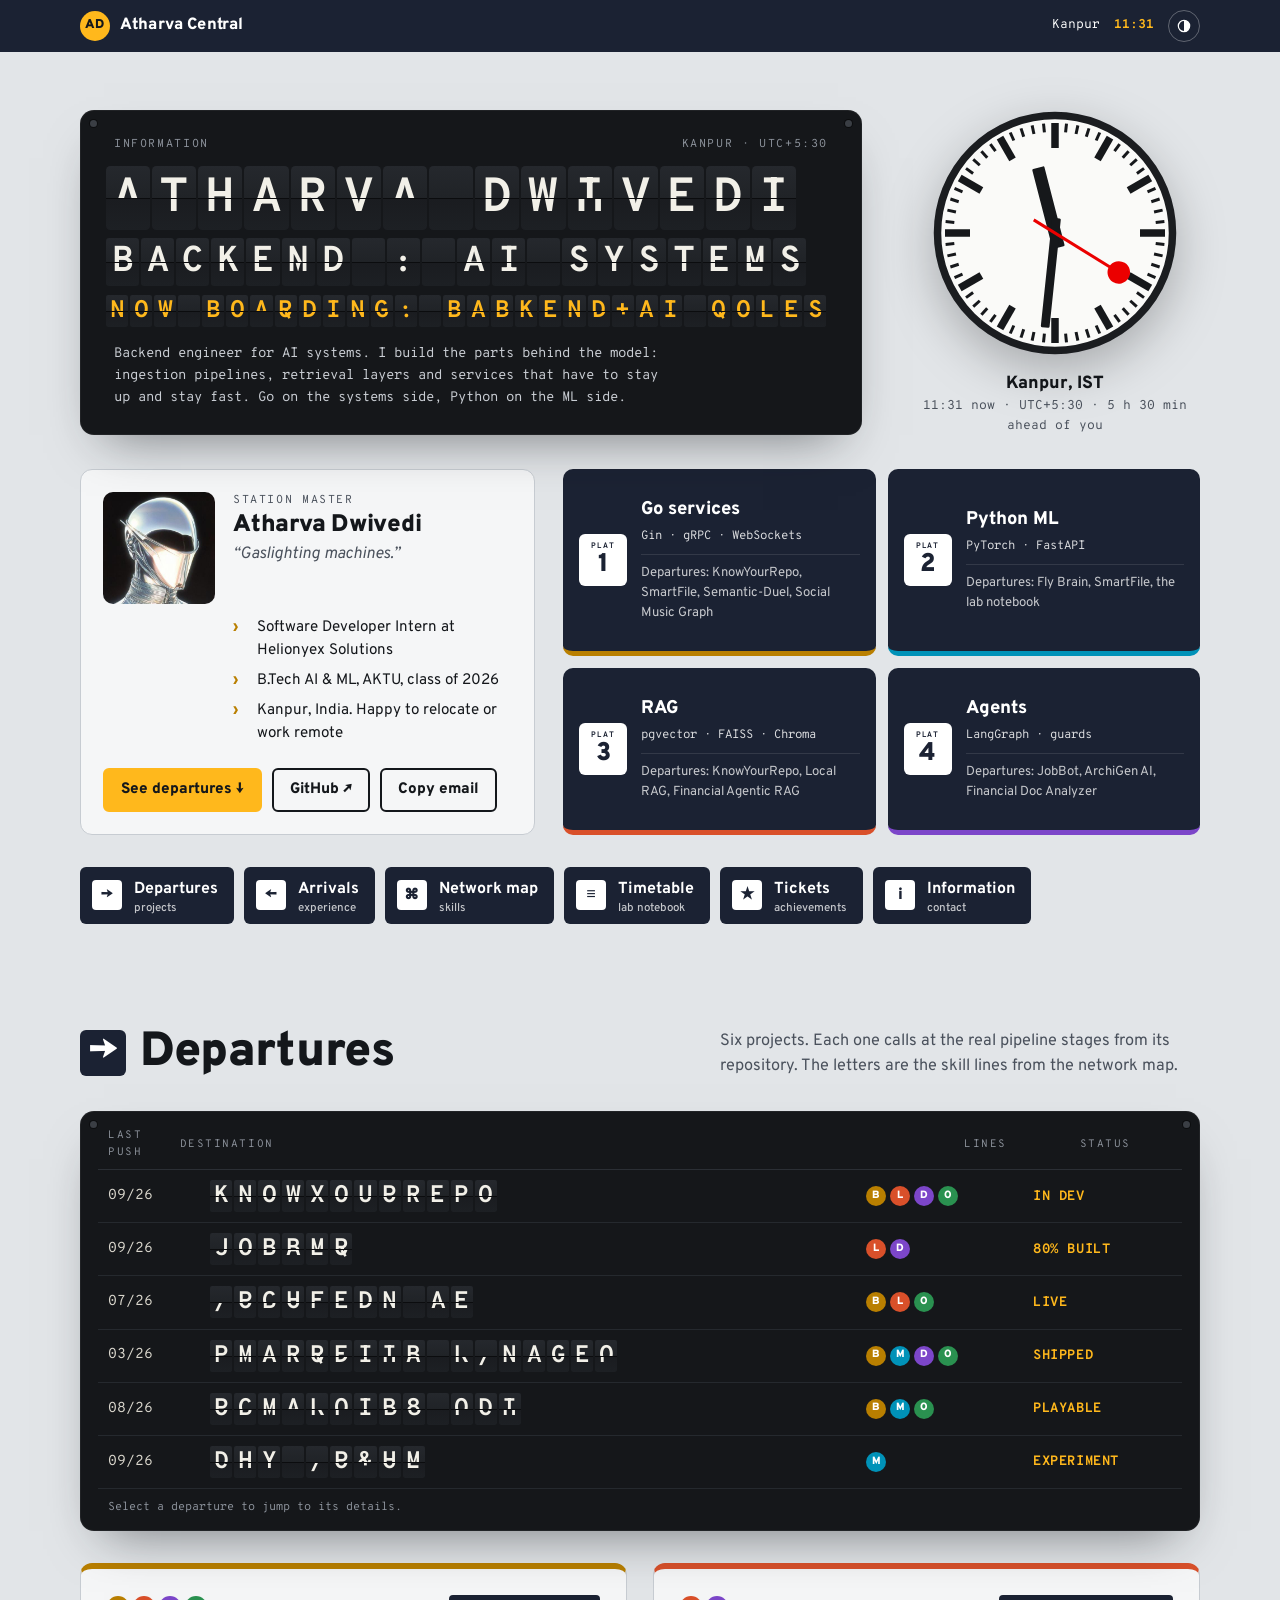
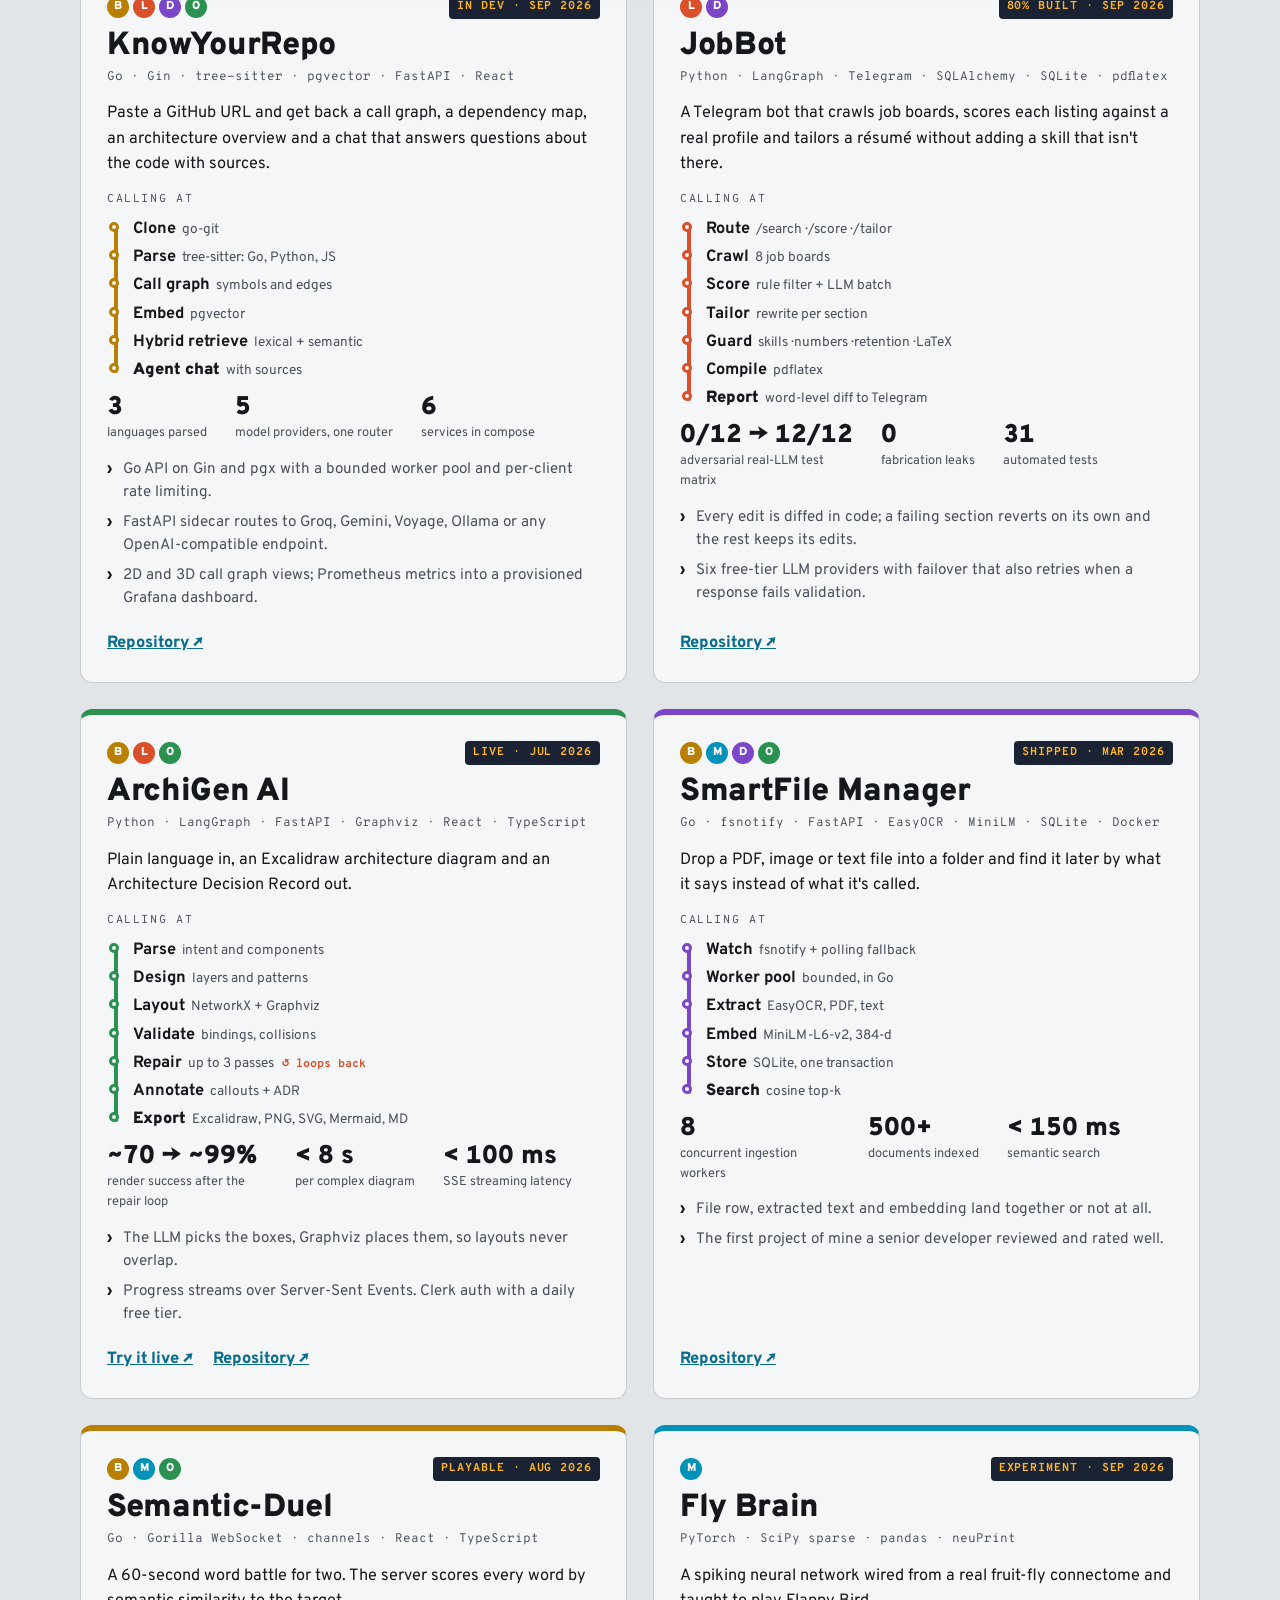
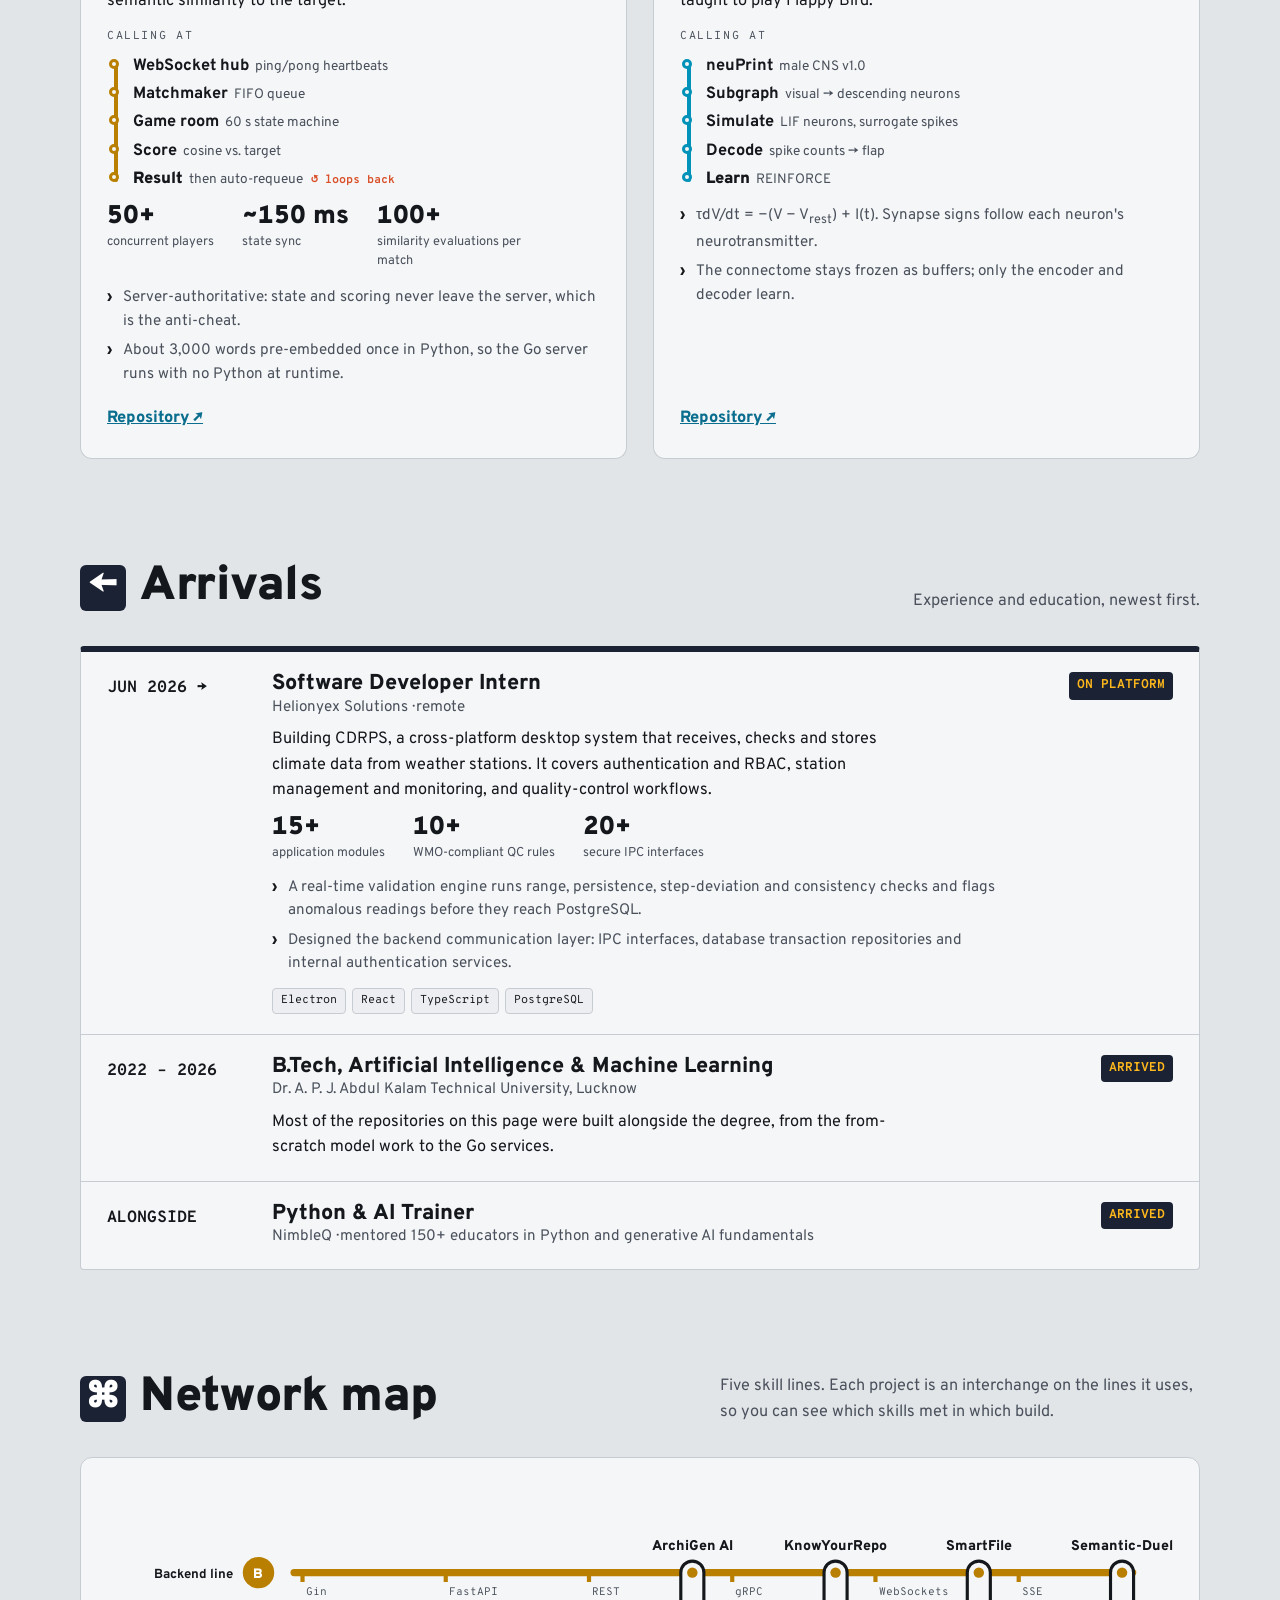
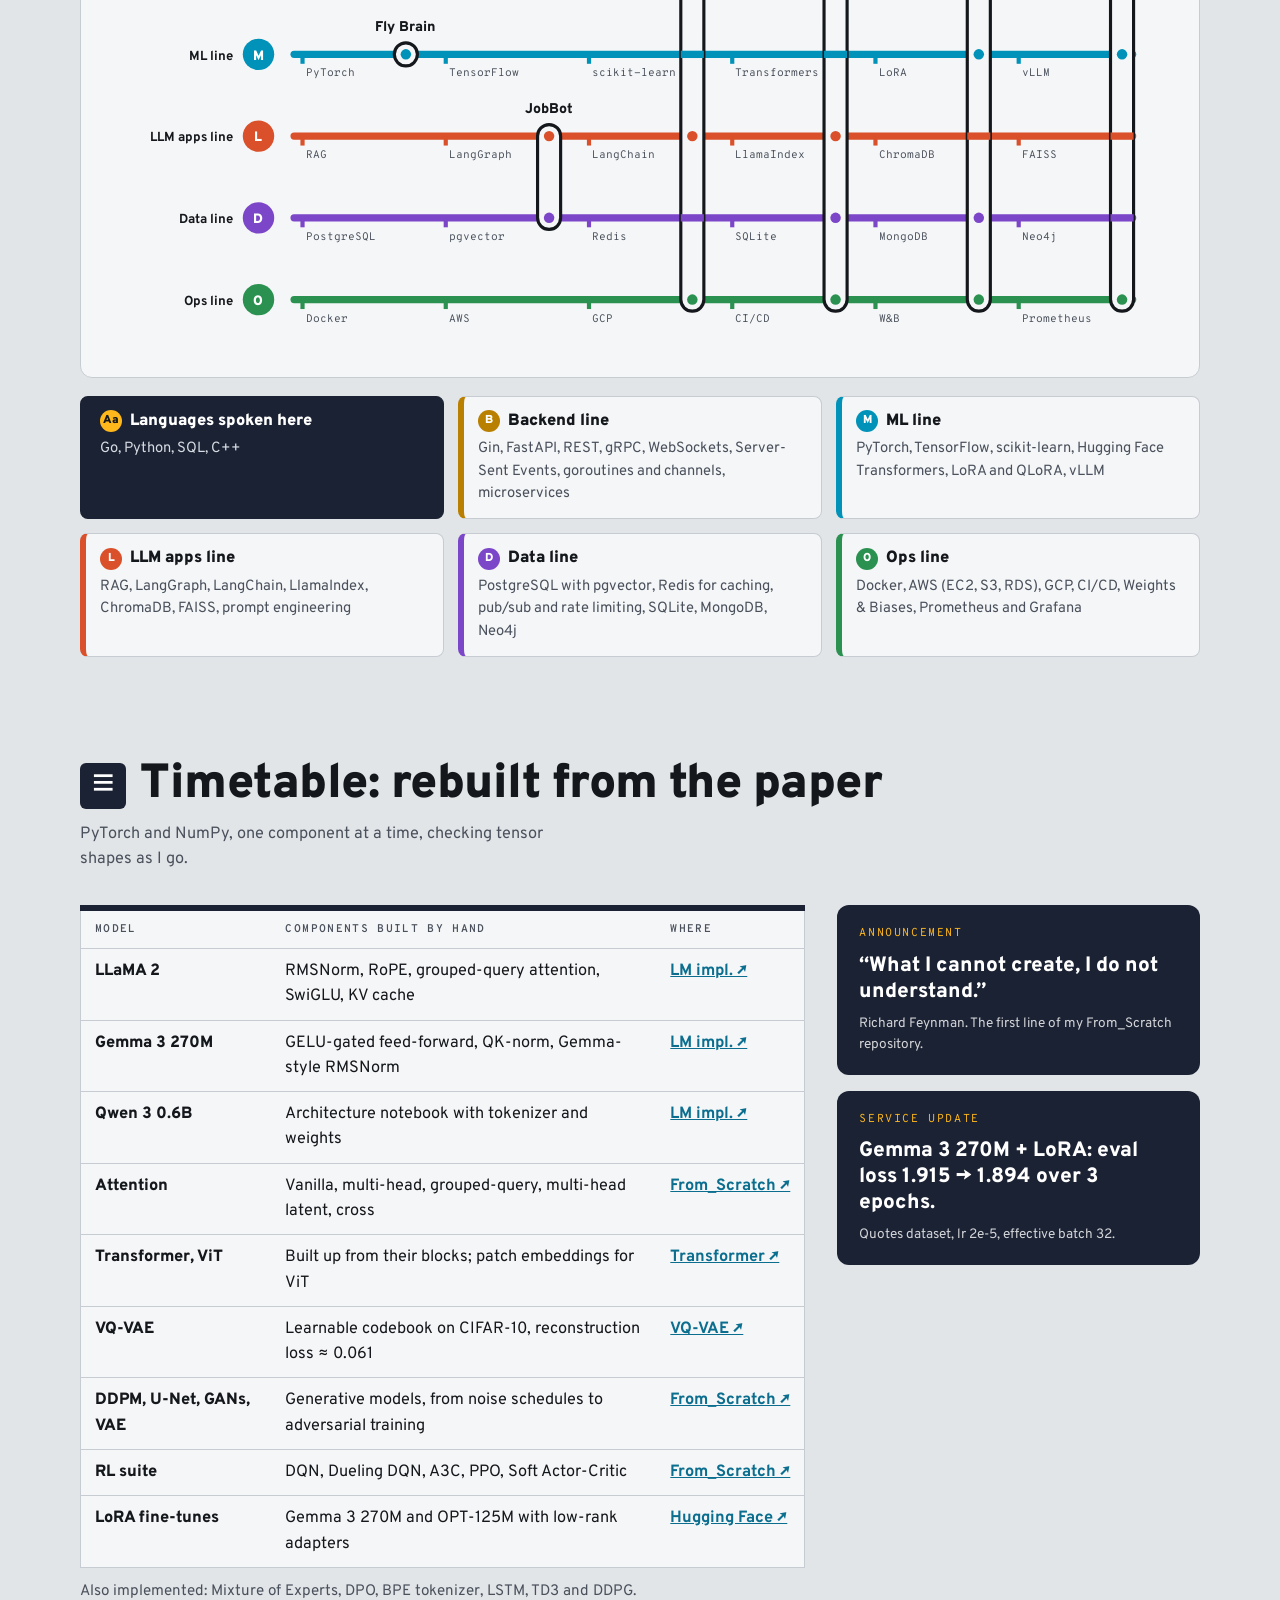
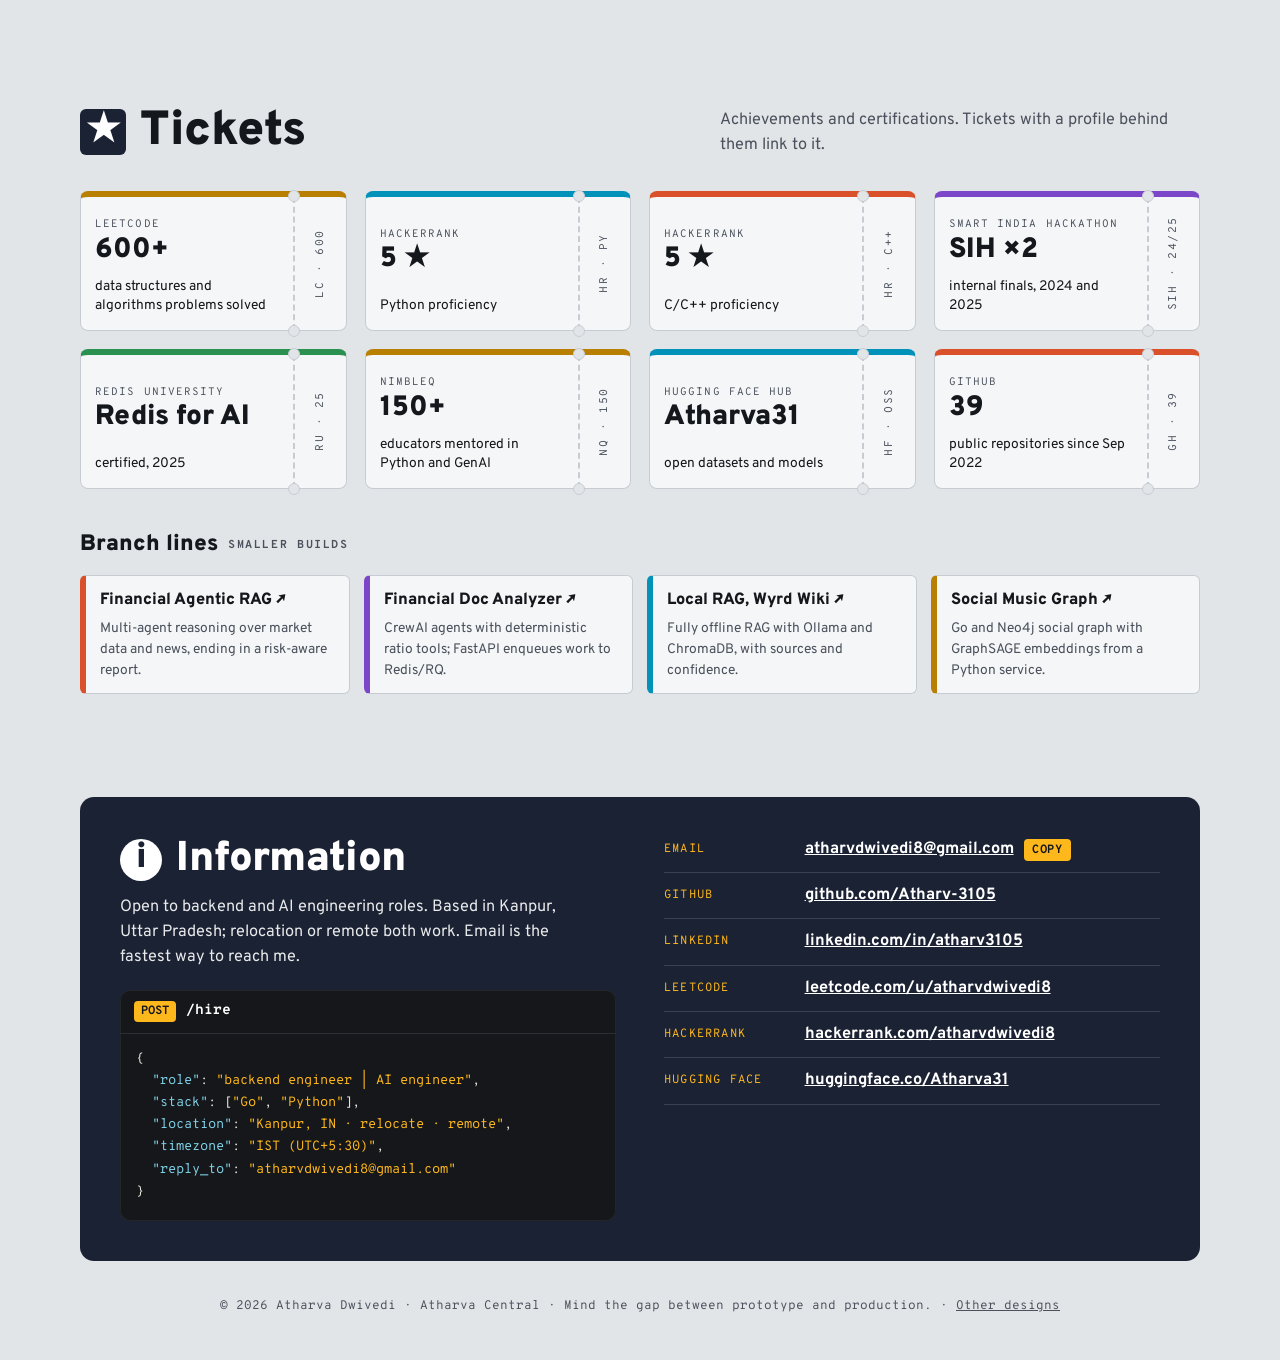
==== commit 3b4b8f57: "Make the station design with full detail the main site The root site is now "Atharva Central": the r" ====
--- a/docs/index.html
+++ b/docs/index.html
@@ -4,24 +4,18 @@
 <meta charset="utf-8">
 <meta name="viewport" content="width=device-width, initial-scale=1, viewport-fit=cover">
 <title>Atharva Dwivedi</title>
-<meta name="description" content="Atharva Dwivedi builds the backend of AI systems: ingestion pipelines, retrieval layers and services in Go and Python. Case files, a project graph and models rebuilt from their papers.">
-<meta name="theme-color" content="#E6EBE7" media="(prefers-color-scheme: light)">
-<meta name="theme-color" content="#0B1327" media="(prefers-color-scheme: dark)">
+<meta name="description" content="Atharva Dwivedi builds the backend of AI systems in Go and Python. Projects as departures, experience as arrivals, skills as a network map, all on Kanpur time.">
+<meta name="theme-color" content="#1B2233">
 <meta property="og:type" content="profile">
 <meta property="og:title" content="Atharva Dwivedi">
 <meta property="og:description" content="Backend engineer for AI systems. Go for the services, Python for the models.">
 <meta property="og:image" content="https://avatars.githubusercontent.com/u/113771966?v=4">
-<link rel="icon" href="data:image/svg+xml,%3Csvg xmlns='http://www.w3.org/2000/svg' viewBox='0 0 64 64'%3E%3Crect width='64' height='64' rx='8' fill='%230F1A2C'/%3E%3Ctext x='32' y='42' font-family='Arial,Helvetica,sans-serif' font-weight='900' font-size='26' text-anchor='middle' fill='%23D7B46C'%3EAD%3C/text%3E%3C/svg%3E">
+<link rel="icon" href="data:image/svg+xml,%3Csvg xmlns='http://www.w3.org/2000/svg' viewBox='0 0 64 64'%3E%3Crect width='64' height='64' rx='10' fill='%2315171A'/%3E%3Ctext x='32' y='43' font-family='Arial' font-weight='800' font-size='28' text-anchor='middle' fill='%23FFB81C'%3EAD%3C/text%3E%3C/svg%3E">
 <link rel="preconnect" href="https://fonts.googleapis.com">
 <link rel="preconnect" href="https://fonts.gstatic.com" crossorigin>
-<link rel="stylesheet" href="https://fonts.googleapis.com/css2?family=Archivo:ital,wdth,wght@0,62..125,100..900;1,62..125,100..900&family=Martian+Mono:wdth,wght@75..112.5,100..800&display=swap">
+<link rel="stylesheet" href="https://fonts.googleapis.com/css2?family=Overpass:ital,wght@0,400;0,500;0,600;0,700;0,800;0,900;1,400&family=Overpass+Mono:wght@400;500;600;700&display=swap">
 <link rel="stylesheet" href="css/style.css">
-<script>
-  try {
-    var t = localStorage.getItem("ad-theme");
-    if (t === "light" || t === "dark") document.documentElement.setAttribute("data-theme", t);
-  } catch (e) {}
-</script>
+<script>try{var t=localStorage.getItem("ad-theme");if(t==="light"||t==="dark")document.documentElement.setAttribute("data-theme",t)}catch(e){}</script>
 <script type="application/ld+json">
 {
   "@context": "https://schema.org",
@@ -30,735 +24,352 @@
   "jobTitle": "Backend Engineer, AI Systems",
   "email": "mailto:atharvdwivedi8@gmail.com",
   "url": "https://github.com/Atharv-3105",
+  "image": "https://avatars.githubusercontent.com/u/113771966?v=4",
   "address": { "@type": "PostalAddress", "addressLocality": "Kanpur", "addressRegion": "Uttar Pradesh", "addressCountry": "IN" },
   "alumniOf": { "@type": "CollegeOrUniversity", "name": "Dr. A. P. J. Abdul Kalam Technical University" },
   "worksFor": { "@type": "Organization", "name": "Helionyex Solutions" },
   "sameAs": ["https://github.com/Atharv-3105", "https://www.linkedin.com/in/atharv3105/", "https://leetcode.com/u/atharvdwivedi8/", "https://www.hackerrank.com/profile/atharvdwivedi8", "https://huggingface.co/Atharva31"],
-  "knowsAbout": ["Go", "Python", "Retrieval-augmented generation", "Distributed systems", "PyTorch", "LangGraph", "FastAPI"]
+  "knowsAbout": ["Go", "Python", "Retrieval-augmented generation", "LangGraph", "FastAPI", "PyTorch", "PostgreSQL", "Distributed systems"]
 }
 </script>
 </head>
 <body>
 <a class="skip" href="#main">Skip to content</a>
 
-<header class="topbar">
-  <div class="wrap topbar__inner">
-    <a class="brand" href="#top" aria-label="Atharva Dwivedi, back to top">
-      <span class="brand__mark" aria-hidden="true">AD</span>
-      <span class="brand__id">ATHARV-3105</span>
-    </a>
-    <nav class="nav" aria-label="Sections">
-      <a href="#service">Record</a>
-      <a href="#record">Files</a>
-      <a href="#network">Graph</a>
-      <a href="#lab">Lab</a>
-      <a href="#contact">Contact</a>
-    </nav>
-    <button class="theme-toggle" id="theme-toggle" type="button" aria-label="Switch to dark theme">
-      <svg viewBox="0 0 24 24" aria-hidden="true"><circle cx="12" cy="12" r="8.5" fill="none" stroke="currentColor" stroke-width="1.5"/><path d="M12 3.5a8.5 8.5 0 0 1 0 17z" fill="currentColor"/></svg>
-    </button>
+<header class="top">
+  <div class="wrap top__in">
+    <a class="top__logo" href="#top"><i aria-hidden="true">AD</i>Atharva Central</a>
+    <div class="top__right">
+      <span class="where">Kanpur</span>
+      <time id="top-time" aria-label="Current time in Kanpur">--:--</time>
+      <button class="theme-btn" id="theme-btn" type="button" aria-label="Switch to dark theme"><svg viewBox="0 0 24 24" width="16" height="16" aria-hidden="true"><circle cx="12" cy="12" r="8.5" fill="none" stroke="currentColor" stroke-width="1.8"/><path d="M12 3.5a8.5 8.5 0 0 1 0 17z" fill="currentColor"/></svg></button>
+    </div>
   </div>
 </header>
 
 <main id="main">
-
-  <!-- ============ HERO: the data page ============ -->
-  <section class="hero" id="top" aria-labelledby="holder-name">
-    <canvas class="hero__guilloche" id="hero-guilloche" aria-hidden="true"></canvas>
-
-    <div class="wrap hero__grid">
-      <div class="hero__id">
-        <p class="doc-line">
-          <span>Digital identity document</span>
-          <span>Doc. no. 113771966</span>
-          <span>Issued 17.09.2022</span>
-        </p>
-
-        <h1 class="name" id="holder-name">
-          <span class="name__row"><span class="lbl">1. Given name</span><span class="name__text">Atharva</span></span>
-          <span class="name__row"><span class="lbl">2. Surname</span><span class="name__text">Dwivedi</span></span>
-        </h1>
-
-        <p class="lede">Backend engineer for AI systems. I build the parts that sit behind the model: ingestion pipelines, retrieval layers and services that have to stay up and stay fast. Go on the systems side, Python on the ML side.</p>
-
-        <div class="hero__actions">
-          <a class="btn btn--solid" href="#record">Open case files</a>
-          <a class="btn" href="https://github.com/Atharv-3105" target="_blank" rel="noopener">GitHub&nbsp;↗</a>
+  <!-- ================= HERO ================= -->
+  <section class="wrap hero" id="top" aria-labelledby="hero-name">
+    <div class="hero-grid">
+      <div class="board">
+        <div class="board__head"><span>Information</span><span>Kanpur · UTC+5:30</span></div>
+        <h1 class="sr" id="hero-name">Atharva Dwivedi, backend engineer for AI systems. Now boarding: backend and AI roles.</h1>
+        <div class="row" style="--cells:15;--max:48px"><div class="flaps" data-text="ATHARVA DWIVEDI" aria-hidden="true"></div></div>
+        <div class="row" style="--cells:20;--max:36px"><div class="flaps" data-text="BACKEND · AI SYSTEMS" aria-hidden="true"></div></div>
+        <div class="row" style="--cells:30;--max:25px"><div class="flaps" data-text="NOW BOARDING: BACKEND+AI ROLES" data-amber="1" aria-hidden="true"></div></div>
+        <p class="board__lede">Backend engineer for AI systems. I build the parts behind the model: ingestion pipelines, retrieval layers and services that have to stay up and stay fast. Go on the systems side, Python on the ML side.</p>
+      </div>
+
+      <div class="clockbox">
+        <svg class="clock" id="clock" viewBox="0 0 200 200" role="img" aria-label="Station clock showing the current time in Kanpur">
+          <circle class="face" cx="100" cy="100" r="94"/>
+          <g id="ticks"></g>
+          <rect class="h" id="hand-h" x="95" y="46" width="10" height="66" rx="1"/>
+          <rect class="m" id="hand-m" x="96.5" y="24" width="7" height="88" rx="1"/>
+          <g id="hand-s"><rect class="s" x="98.8" y="40" width="2.4" height="80"/><circle class="s" cx="100" cy="40" r="9"/></g>
+        </svg>
+        <div>
+          <p class="clock-label">Kanpur, IST</p>
+          <p class="clock-sub" id="clock-sub">UTC+5:30</p>
+        </div>
+      </div>
+    </div>
+
+    <div class="crew">
+      <article class="master" aria-label="About Atharva">
+        <div class="master__photo">
+          <img src="assets/avatar.jpg" alt="Atharva's avatar, a chrome robot figure" width="400" height="400" decoding="async">
+        </div>
+        <div>
+          <p class="lbl">Station master</p>
+          <h2>Atharva Dwivedi</h2>
+          <p class="remark">“Gaslighting machines.”</p>
+        </div>
+        <ul class="master__facts">
+          <li>Software Developer Intern at Helionyex Solutions</li>
+          <li>B.Tech AI &amp; ML, AKTU, class of 2026</li>
+          <li>Kanpur, India. Happy to relocate or work remote</li>
+        </ul>
+        <div class="btns">
+          <a class="btn btn--amber" href="#departures">See departures ↓</a>
+          <a class="btn" href="https://github.com/Atharv-3105" target="_blank" rel="noopener">GitHub ↗</a>
           <button class="btn" type="button" data-copy="atharvdwivedi8@gmail.com">Copy email</button>
         </div>
-      </div>
-
-      <div class="hero__card">
-        <figure class="card-stage" id="card-stage">
-          <div class="card-float">
-            <div class="card-tilt" id="card-tilt">
-              <div class="card" id="id-card">
-
-                <!-- front -->
-                <div class="card__face card__front">
-                  <div class="card__pattern" aria-hidden="true"></div>
-                  <header class="cf__head">
-                    <span class="cf__title">Engineer identity card</span>
-                    <span class="cf__sub">Backend · AI systems</span>
-                  </header>
-                  <div class="cf__photo">
-                    <img src="assets/avatar.jpg" alt="Atharva's avatar, a chrome robot figure" width="400" height="400" decoding="async">
-                  </div>
-                  <dl class="cf__fields">
-                    <div><dt>1. Surname</dt><dd>Dwivedi</dd></div>
-                    <div><dt>2. Given name</dt><dd>Atharva</dd></div>
-                    <div class="cf__wide"><dt>3. Occupation</dt><dd>Backend engineer · AI systems</dd></div>
-                    <div><dt>4a. Issued</dt><dd>17.09.2022</dd></div>
-                    <div><dt>4b. Doc. no.</dt><dd>113771966</dd></div>
-                    <div class="cf__wide"><dt>5. Languages</dt><dd>Go · Python</dd></div>
-                  </dl>
-                  <div class="cf__side" aria-hidden="true">
-                    <span class="cf__chip"></span>
-                    <span class="cf__ghost"><img src="assets/avatar.jpg" alt="" width="400" height="400" decoding="async"></span>
-                  </div>
-                  <pre class="cf__mrz" aria-hidden="true">I&lt;GIT1137719661ATHARV&lt;3105&lt;&lt;&lt;&lt;
-2209173&lt;ENGINEER&lt;GO&lt;PY&lt;RAG&lt;&lt;&lt;6
-DWIVEDI&lt;&lt;ATHARVA&lt;&lt;&lt;&lt;&lt;&lt;&lt;&lt;&lt;&lt;&lt;&lt;&lt;&lt;</pre>
-                  <div class="card__holo" aria-hidden="true"></div>
-                  <div class="card__glare" aria-hidden="true"></div>
-                </div>
-
-                <!-- back -->
-                <div class="card__face card__back">
-                  <div class="cb__stripe" aria-hidden="true"></div>
-                  <div class="cb__body">
-                    <p class="cb__sig"><span class="cb__sig-label">Remarks</span><span class="cb__sig-text">Gaslighting machines.</span></p>
-                    <dl class="cb__skills">
-                      <div><dt>Systems</dt><dd>Go · Gin · gRPC · WebSockets · SSE</dd></div>
-                      <div><dt>AI / ML</dt><dd>PyTorch · LangGraph · RAG · Transformers</dd></div>
-                      <div><dt>Data</dt><dd>Postgres · Redis · MongoDB · SQLite · FAISS</dd></div>
-                      <div><dt>Cloud</dt><dd>Docker · AWS · GCP · CI/CD</dd></div>
-                    </dl>
-                    <div class="cb__side">
-                      <ul class="cb__contact">
-                        <li>github.com/Atharv-3105</li>
-                        <li>linkedin.com/in/atharv3105</li>
-                        <li>atharvdwivedi8@gmail.com</li>
-                      </ul>
-                      <div class="cb__barcode">
-                        <svg class="cb__bars" viewBox="0 0 207 40" preserveAspectRatio="none" aria-hidden="true"><rect x="0" width="1" height="40"/><rect x="4" width="1" height="40"/><rect x="6" width="3" height="40"/><rect x="10" width="3" height="40"/><rect x="14" width="1" height="40"/><rect x="16" width="3" height="40"/><rect x="20" width="1" height="40"/><rect x="22" width="1" height="40"/><rect x="26" width="1" height="40"/><rect x="28" width="3" height="40"/><rect x="32" width="1" height="40"/><rect x="34" width="1" height="40"/><rect x="36" width="3" height="40"/><rect x="40" width="3" height="40"/><rect x="46" width="1" height="40"/><rect x="48" width="3" height="40"/><rect x="52" width="1" height="40"/><rect x="54" width="1" height="40"/><rect x="58" width="3" height="40"/><rect x="62" width="1" height="40"/><rect x="64" width="3" height="40"/><rect x="68" width="1" height="40"/><rect x="70" width="1" height="40"/><rect x="74" width="1" height="40"/><rect x="76" width="3" height="40"/><rect x="80" width="3" height="40"/><rect x="84" width="1" height="40"/><rect x="86" width="1" height="40"/><rect x="88" width="3" height="40"/><rect x="94" width="1" height="40"/><rect x="96" width="1" height="40"/><rect x="100" width="3" height="40"/><rect x="104" width="1" height="40"/><rect x="106" width="1" height="40"/><rect x="108" width="3" height="40"/><rect x="112" width="1" height="40"/><rect x="116" width="1" height="40"/><rect x="118" width="1" height="40"/><rect x="120" width="3" height="40"/><rect x="124" width="3" height="40"/><rect x="128" width="3" height="40"/><rect x="132" width="3" height="40"/><rect x="138" width="1" height="40"/><rect x="140" width="1" height="40"/><rect x="142" width="1" height="40"/><rect x="144" width="3" height="40"/><rect x="148" width="1" height="40"/><rect x="152" width="1" height="40"/><rect x="154" width="1" height="40"/><rect x="156" width="3" height="40"/><rect x="160" width="1" height="40"/><rect x="162" width="1" height="40"/><rect x="166" width="3" height="40"/><rect x="170" width="3" height="40"/><rect x="174" width="1" height="40"/><rect x="176" width="3" height="40"/><rect x="180" width="1" height="40"/><rect x="184" width="3" height="40"/><rect x="188" width="1" height="40"/><rect x="190" width="1" height="40"/><rect x="192" width="1" height="40"/><rect x="196" width="1" height="40"/><rect x="198" width="3" height="40"/><rect x="202" width="3" height="40"/><rect x="206" width="1" height="40"/></svg>
-                        <span class="cb__barcode-text">*ATHARV-3105*</span>
-                      </div>
-                    </div>
-                    <p class="cb__fine">This card remains the property of its holder. If found, please open a pull request.</p>
-                  </div>
-                  <div class="card__glare" aria-hidden="true"></div>
-                </div>
-
-              </div>
-            </div>
-          </div>
-          <figcaption class="card-hint">
-            <span id="card-hint-text">Move your pointer over the card to tilt it</span>
-            <button class="link-btn" id="flip-btn" type="button" aria-controls="id-card" aria-pressed="false">Flip card</button>
-          </figcaption>
-        </figure>
-      </div>
-    </div>
-
-    <div class="wrap">
-      <dl class="fields">
-        <div class="field"><dt>3. Occupation</dt><dd>Backend engineer, AI systems</dd></div>
-        <div class="field"><dt>4. Current post</dt><dd>Software Developer Intern, Helionyex Solutions</dd></div>
-        <div class="field"><dt>5. Education</dt><dd>B.Tech, AI &amp; ML · AKTU, <span class="nowrap">2022–2026</span></dd></div>
-        <div class="field"><dt>6. Languages</dt><dd>Go, Python, SQL, C++</dd></div>
-        <div class="field"><dt>7. Current focus</dt><dd>RAG infrastructure, repository intelligence</dd></div>
-        <div class="field"><dt>8. Based in</dt><dd>Kanpur, Uttar Pradesh. Open to relocation or remote</dd></div>
-        <div class="field"><dt>9. On GitHub since</dt><dd>17 Sep 2022 · 39 public repositories</dd></div>
-        <div class="field"><dt>10. Remarks</dt><dd>“Gaslighting machines.”</dd></div>
+      </article>
+
+      <div class="platforms" aria-label="What runs at this station">
+        <div class="plat" style="--c:var(--l-b)"><span class="plat__no" aria-hidden="true"><small>PLAT</small>1</span><div class="plat__txt"><b>Go services</b><span>Gin · gRPC · WebSockets</span><span class="plat__dep">Departures: KnowYourRepo, SmartFile, Semantic-Duel, Social Music Graph</span></div></div>
+        <div class="plat" style="--c:var(--l-m)"><span class="plat__no" aria-hidden="true"><small>PLAT</small>2</span><div class="plat__txt"><b>Python ML</b><span>PyTorch · FastAPI</span><span class="plat__dep">Departures: Fly Brain, SmartFile, the lab notebook</span></div></div>
+        <div class="plat" style="--c:var(--l-l)"><span class="plat__no" aria-hidden="true"><small>PLAT</small>3</span><div class="plat__txt"><b>RAG</b><span>pgvector · FAISS · Chroma</span><span class="plat__dep">Departures: KnowYourRepo, Local RAG, Financial Agentic RAG</span></div></div>
+        <div class="plat" style="--c:var(--l-d)"><span class="plat__no" aria-hidden="true"><small>PLAT</small>4</span><div class="plat__txt"><b>Agents</b><span>LangGraph · guards</span><span class="plat__dep">Departures: JobBot, ArchiGen AI, Financial Doc Analyzer</span></div></div>
+      </div>
+    </div>
+
+    <nav class="signs" aria-label="Sections">
+      <a class="sign" href="#departures"><span class="pic" aria-hidden="true">→</span><span>Departures<small>projects</small></span></a>
+      <a class="sign" href="#arrivals"><span class="pic" aria-hidden="true">←</span><span>Arrivals<small>experience</small></span></a>
+      <a class="sign" href="#network"><span class="pic" aria-hidden="true">⌘</span><span>Network map<small>skills</small></span></a>
+      <a class="sign" href="#lab"><span class="pic" aria-hidden="true">≡</span><span>Timetable<small>lab notebook</small></span></a>
+      <a class="sign" href="#tickets"><span class="pic" aria-hidden="true">★</span><span>Tickets<small>achievements</small></span></a>
+      <a class="sign" href="#info"><span class="pic" aria-hidden="true">i</span><span>Information<small>contact</small></span></a>
+    </nav>
+  </section>
+
+  <!-- ================= DEPARTURES ================= -->
+  <section class="wrap sec" id="departures" aria-labelledby="h-dep">
+    <div class="sec-head">
+      <h2 id="h-dep"><span class="pic" aria-hidden="true">→</span>Departures</h2>
+      <p>Six projects. Each one calls at the real pipeline stages from its repository. The letters are the skill lines from the network map.</p>
+    </div>
+
+    <div class="board dep">
+      <div class="dep__cols" aria-hidden="true"><span class="c-time">LAST PUSH</span><span>DESTINATION</span><span class="c-line">LINES</span><span>STATUS</span></div>
+      <div id="dep-rows">
+        <a class="dep__row" href="#p-kyr"><span class="dep__time">09/26</span><span class="dep__dest"><span class="flaps" data-text="KNOWYOURREPO" aria-hidden="true"></span><span class="sr">KnowYourRepo</span></span><span class="dep__lines" aria-hidden="true"><span class="lb b">B</span><span class="lb l">L</span><span class="lb d">D</span><span class="lb o">O</span></span><span class="dep__status">IN DEV</span></a>
+        <a class="dep__row" href="#p-jb"><span class="dep__time">09/26</span><span class="dep__dest"><span class="flaps" data-text="JOBBOT" aria-hidden="true"></span><span class="sr">JobBot</span></span><span class="dep__lines" aria-hidden="true"><span class="lb l">L</span><span class="lb d">D</span></span><span class="dep__status">80% BUILT</span></a>
+        <a class="dep__row" href="#p-ag"><span class="dep__time">07/26</span><span class="dep__dest"><span class="flaps" data-text="ARCHIGEN AI" aria-hidden="true"></span><span class="sr">ArchiGen AI</span></span><span class="dep__lines" aria-hidden="true"><span class="lb b">B</span><span class="lb l">L</span><span class="lb o">O</span></span><span class="dep__status">LIVE</span></a>
+        <a class="dep__row" href="#p-sf"><span class="dep__time">03/26</span><span class="dep__dest"><span class="flaps" data-text="SMARTFILE MANAGER" aria-hidden="true"></span><span class="sr">SmartFile Manager</span></span><span class="dep__lines" aria-hidden="true"><span class="lb b">B</span><span class="lb m">M</span><span class="lb d">D</span><span class="lb o">O</span></span><span class="dep__status">SHIPPED</span></a>
+        <a class="dep__row" href="#p-sd"><span class="dep__time">08/26</span><span class="dep__dest"><span class="flaps" data-text="SEMANTIC-DUEL" aria-hidden="true"></span><span class="sr">Semantic-Duel</span></span><span class="dep__lines" aria-hidden="true"><span class="lb b">B</span><span class="lb m">M</span><span class="lb o">O</span></span><span class="dep__status">PLAYABLE</span></a>
+        <a class="dep__row" href="#p-fb"><span class="dep__time">09/26</span><span class="dep__dest"><span class="flaps" data-text="FLY BRAIN" aria-hidden="true"></span><span class="sr">Fly Brain</span></span><span class="dep__lines" aria-hidden="true"><span class="lb m">M</span></span><span class="dep__status">EXPERIMENT</span></a>
+      </div>
+      <p class="dep__hint">Select a departure to jump to its details.</p>
+    </div>
+
+    <div class="trips">
+      <article class="trip" id="p-kyr" style="--c:var(--l-b)" aria-labelledby="t-kyr">
+        <div>
+          <div class="trip__top"><span class="trip__lines" aria-label="Lines: Backend, LLM apps, Data, Ops"><span class="lb b">B</span><span class="lb l">L</span><span class="lb d">D</span><span class="lb o">O</span></span><span class="trip__status">IN DEV · SEP 2026</span></div>
+          <h3 id="t-kyr" style="margin-top:10px">KnowYourRepo</h3>
+          <p class="stack">Go · Gin · tree-sitter · pgvector · FastAPI · React</p>
+        </div>
+        <p>Paste a GitHub URL and get back a call graph, a dependency map, an architecture overview and a chat that answers questions about the code with sources.</p>
+        <div class="calling"><p class="lbl">Calling at</p>
+          <ol class="route"><li>Clone<small>go-git</small></li><li>Parse<small>tree-sitter: Go, Python, JS</small></li><li>Call graph<small>symbols and edges</small></li><li>Embed<small>pgvector</small></li><li>Hybrid retrieve<small>lexical + semantic</small></li><li>Agent chat<small>with sources</small></li></ol>
+        </div>
+        <div class="readings"><div class="reading"><b>3</b><span>languages parsed</span></div><div class="reading"><b>5</b><span>model providers, one router</span></div><div class="reading"><b>6</b><span>services in compose</span></div></div>
+        <ul class="notes"><li>Go API on Gin and pgx with a bounded worker pool and per-client rate limiting.</li><li>FastAPI sidecar routes to Groq, Gemini, Voyage, Ollama or any OpenAI-compatible endpoint.</li><li>2D and 3D call graph views; Prometheus metrics into a provisioned Grafana dashboard.</li></ul>
+        <p class="links"><a href="https://github.com/Atharv-3105/KnowYourRepo" target="_blank" rel="noopener">Repository ↗</a></p>
+      </article>
+
+      <article class="trip" id="p-jb" style="--c:var(--l-l)" aria-labelledby="t-jb">
+        <div>
+          <div class="trip__top"><span class="trip__lines" aria-label="Lines: LLM apps, Data"><span class="lb l">L</span><span class="lb d">D</span></span><span class="trip__status">80% BUILT · SEP 2026</span></div>
+          <h3 id="t-jb" style="margin-top:10px">JobBot</h3>
+          <p class="stack">Python · LangGraph · Telegram · SQLAlchemy · SQLite · pdflatex</p>
+        </div>
+        <p>A Telegram bot that crawls job boards, scores each listing against a real profile and tailors a résumé without adding a skill that isn't there.</p>
+        <div class="calling"><p class="lbl">Calling at</p>
+          <ol class="route"><li>Route<small>/search · /score · /tailor</small></li><li>Crawl<small>8 job boards</small></li><li>Score<small>rule filter + LLM batch</small></li><li>Tailor<small>rewrite per section</small></li><li>Guard<small>skills · numbers · retention · LaTeX</small></li><li>Compile<small>pdflatex</small></li><li>Report<small>word-level diff to Telegram</small></li></ol>
+        </div>
+        <div class="readings"><div class="reading"><b>0/12 → 12/12</b><span>adversarial real-LLM test matrix</span></div><div class="reading"><b>0</b><span>fabrication leaks</span></div><div class="reading"><b>31</b><span>automated tests</span></div></div>
+        <ul class="notes"><li>Every edit is diffed in code; a failing section reverts on its own and the rest keeps its edits.</li><li>Six free-tier LLM providers with failover that also retries when a response fails validation.</li></ul>
+        <p class="links"><a href="https://github.com/Atharv-3105/JobBot" target="_blank" rel="noopener">Repository ↗</a></p>
+      </article>
+
+      <article class="trip" id="p-ag" style="--c:var(--l-o)" aria-labelledby="t-ag">
+        <div>
+          <div class="trip__top"><span class="trip__lines" aria-label="Lines: Backend, LLM apps, Ops"><span class="lb b">B</span><span class="lb l">L</span><span class="lb o">O</span></span><span class="trip__status">LIVE · JUL 2026</span></div>
+          <h3 id="t-ag" style="margin-top:10px">ArchiGen AI</h3>
+          <p class="stack">Python · LangGraph · FastAPI · Graphviz · React · TypeScript</p>
+        </div>
+        <p>Plain language in, an Excalidraw architecture diagram and an Architecture Decision Record out.</p>
+        <div class="calling"><p class="lbl">Calling at</p>
+          <ol class="route"><li>Parse<small>intent and components</small></li><li>Design<small>layers and patterns</small></li><li>Layout<small>NetworkX + Graphviz</small></li><li>Validate<small>bindings, collisions</small></li><li class="loop">Repair<small>up to 3 passes</small></li><li>Annotate<small>callouts + ADR</small></li><li>Export<small>Excalidraw, PNG, SVG, Mermaid, MD</small></li></ol>
+        </div>
+        <div class="readings"><div class="reading"><b>~70 → ~99%</b><span>render success after the repair loop</span></div><div class="reading"><b>&lt; 8 s</b><span>per complex diagram</span></div><div class="reading"><b>&lt; 100 ms</b><span>SSE streaming latency</span></div></div>
+        <ul class="notes"><li>The LLM picks the boxes, Graphviz places them, so layouts never overlap.</li><li>Progress streams over Server-Sent Events. Clerk auth with a daily free tier.</li></ul>
+        <p class="links"><a href="https://archigenai.vercel.app/" target="_blank" rel="noopener">Try it live ↗</a><a href="https://github.com/Atharv-3105/ArchiGen-AI" target="_blank" rel="noopener">Repository ↗</a></p>
+      </article>
+
+      <article class="trip" id="p-sf" style="--c:var(--l-d)" aria-labelledby="t-sf">
+        <div>
+          <div class="trip__top"><span class="trip__lines" aria-label="Lines: Backend, ML, Data, Ops"><span class="lb b">B</span><span class="lb m">M</span><span class="lb d">D</span><span class="lb o">O</span></span><span class="trip__status">SHIPPED · MAR 2026</span></div>
+          <h3 id="t-sf" style="margin-top:10px">SmartFile Manager</h3>
+          <p class="stack">Go · fsnotify · FastAPI · EasyOCR · MiniLM · SQLite · Docker</p>
+        </div>
+        <p>Drop a PDF, image or text file into a folder and find it later by what it says instead of what it's called.</p>
+        <div class="calling"><p class="lbl">Calling at</p>
+          <ol class="route"><li>Watch<small>fsnotify + polling fallback</small></li><li>Worker pool<small>bounded, in Go</small></li><li>Extract<small>EasyOCR, PDF, text</small></li><li>Embed<small>MiniLM-L6-v2, 384-d</small></li><li>Store<small>SQLite, one transaction</small></li><li>Search<small>cosine top-k</small></li></ol>
+        </div>
+        <div class="readings"><div class="reading"><b>8</b><span>concurrent ingestion workers</span></div><div class="reading"><b>500+</b><span>documents indexed</span></div><div class="reading"><b>&lt; 150 ms</b><span>semantic search</span></div></div>
+        <ul class="notes"><li>File row, extracted text and embedding land together or not at all.</li><li>The first project of mine a senior developer reviewed and rated well.</li></ul>
+        <p class="links"><a href="https://github.com/Atharv-3105/SmartFile-Manager" target="_blank" rel="noopener">Repository ↗</a></p>
+      </article>
+
+      <article class="trip" id="p-sd" style="--c:var(--l-b)" aria-labelledby="t-sd">
+        <div>
+          <div class="trip__top"><span class="trip__lines" aria-label="Lines: Backend, ML, Ops"><span class="lb b">B</span><span class="lb m">M</span><span class="lb o">O</span></span><span class="trip__status">PLAYABLE · AUG 2026</span></div>
+          <h3 id="t-sd" style="margin-top:10px">Semantic-Duel</h3>
+          <p class="stack">Go · Gorilla WebSocket · channels · React · TypeScript</p>
+        </div>
+        <p>A 60-second word battle for two. The server scores every word by semantic similarity to the target.</p>
+        <div class="calling"><p class="lbl">Calling at</p>
+          <ol class="route"><li>WebSocket hub<small>ping/pong heartbeats</small></li><li>Matchmaker<small>FIFO queue</small></li><li>Game room<small>60 s state machine</small></li><li>Score<small>cosine vs. target</small></li><li class="loop">Result<small>then auto-requeue</small></li></ol>
+        </div>
+        <div class="readings"><div class="reading"><b>50+</b><span>concurrent players</span></div><div class="reading"><b>~150 ms</b><span>state sync</span></div><div class="reading"><b>100+</b><span>similarity evaluations per match</span></div></div>
+        <ul class="notes"><li>Server-authoritative: state and scoring never leave the server, which is the anti-cheat.</li><li>About 3,000 words pre-embedded once in Python, so the Go server runs with no Python at runtime.</li></ul>
+        <p class="links"><a href="https://github.com/Atharv-3105/Semantic-Duel" target="_blank" rel="noopener">Repository ↗</a></p>
+      </article>
+
+      <article class="trip" id="p-fb" style="--c:var(--l-m)" aria-labelledby="t-fb">
+        <div>
+          <div class="trip__top"><span class="trip__lines" aria-label="Lines: ML"><span class="lb m">M</span></span><span class="trip__status">EXPERIMENT · SEP 2026</span></div>
+          <h3 id="t-fb" style="margin-top:10px">Fly Brain</h3>
+          <p class="stack">PyTorch · SciPy sparse · pandas · neuPrint</p>
+        </div>
+        <p>A spiking neural network wired from a real fruit-fly connectome and taught to play Flappy Bird.</p>
+        <div class="calling"><p class="lbl">Calling at</p>
+          <ol class="route"><li>neuPrint<small>male CNS v1.0</small></li><li>Subgraph<small>visual → descending neurons</small></li><li>Simulate<small>LIF neurons, surrogate spikes</small></li><li>Decode<small>spike counts → flap</small></li><li>Learn<small>REINFORCE</small></li></ol>
+        </div>
+        <ul class="notes"><li>τ·dV/dt = −(V − V<sub>rest</sub>) + I(t). Synapse signs follow each neuron's neurotransmitter.</li><li>The connectome stays frozen as buffers; only the encoder and decoder learn.</li></ul>
+        <p class="links"><a href="https://github.com/Atharv-3105/From_Scratch/tree/master/Fly_Brain" target="_blank" rel="noopener">Repository ↗</a></p>
+      </article>
+    </div>
+  </section>
+
+  <!-- ================= ARRIVALS ================= -->
+  <section class="wrap sec" id="arrivals" aria-labelledby="h-arr">
+    <div class="sec-head">
+      <h2 id="h-arr"><span class="pic" aria-hidden="true">←</span>Arrivals</h2>
+      <p>Experience and education, newest first.</p>
+    </div>
+    <div class="timetable">
+      <div class="tt-row">
+        <p class="tt-when">JUN 2026 →</p>
+        <div>
+          <h3>Software Developer Intern</h3>
+          <p class="from">Helionyex Solutions · remote</p>
+          <p class="d">Building CDRPS, a cross-platform desktop system that receives, checks and stores climate data from weather stations. It covers authentication and RBAC, station management and monitoring, and quality-control workflows.</p>
+          <div class="readings"><div class="reading"><b>15+</b><span>application modules</span></div><div class="reading"><b>10+</b><span>WMO-compliant QC rules</span></div><div class="reading"><b>20+</b><span>secure IPC interfaces</span></div></div>
+          <ul class="notes"><li>A real-time validation engine runs range, persistence, step-deviation and consistency checks and flags anomalous readings before they reach PostgreSQL.</li><li>Designed the backend communication layer: IPC interfaces, database transaction repositories and internal authentication services.</li></ul>
+          <ul class="chips" aria-label="Stack"><li>Electron</li><li>React</li><li>TypeScript</li><li>PostgreSQL</li></ul>
+        </div>
+        <span class="tt-status">ON PLATFORM</span>
+      </div>
+      <div class="tt-row">
+        <p class="tt-when">2022 – 2026</p>
+        <div>
+          <h3>B.Tech, Artificial Intelligence &amp; Machine Learning</h3>
+          <p class="from">Dr. A. P. J. Abdul Kalam Technical University, Lucknow</p>
+          <p class="d">Most of the repositories on this page were built alongside the degree, from the from-scratch model work to the Go services.</p>
+        </div>
+        <span class="tt-status">ARRIVED</span>
+      </div>
+      <div class="tt-row">
+        <p class="tt-when">ALONGSIDE</p>
+        <div>
+          <h3>Python &amp; AI Trainer</h3>
+          <p class="from">NimbleQ · mentored 150+ educators in Python and generative AI fundamentals</p>
+        </div>
+        <span class="tt-status">ARRIVED</span>
+      </div>
+    </div>
+  </section>
+
+  <!-- ================= NETWORK MAP ================= -->
+  <section class="wrap sec" id="network" aria-labelledby="h-net">
+    <div class="sec-head">
+      <h2 id="h-net"><span class="pic" aria-hidden="true">⌘</span>Network map</h2>
+      <p>Five skill lines. Each project is an interchange on the lines it uses, so you can see which skills met in which build.</p>
+    </div>
+    <div class="map" id="map" role="img" aria-label="Metro-style map of five skill lines with projects as interchanges. The line guide below lists the same skills as text."></div>
+    <dl class="guide" aria-label="Line guide">
+      <div class="lang"><dt><span class="lb">Aa</span>Languages spoken here</dt><dd>Go, Python, SQL, C++</dd></div>
+      <div style="--c:var(--l-b)"><dt><span class="lb b">B</span>Backend line</dt><dd>Gin, FastAPI, REST, gRPC, WebSockets, Server-Sent Events, goroutines and channels, microservices</dd></div>
+      <div style="--c:var(--l-m)"><dt><span class="lb m">M</span>ML line</dt><dd>PyTorch, TensorFlow, scikit-learn, Hugging Face Transformers, LoRA and QLoRA, vLLM</dd></div>
+      <div style="--c:var(--l-l)"><dt><span class="lb l">L</span>LLM apps line</dt><dd>RAG, LangGraph, LangChain, LlamaIndex, ChromaDB, FAISS, prompt engineering</dd></div>
+      <div style="--c:var(--l-d)"><dt><span class="lb d">D</span>Data line</dt><dd>PostgreSQL with pgvector, Redis for caching, pub/sub and rate limiting, SQLite, MongoDB, Neo4j</dd></div>
+      <div style="--c:var(--l-o)"><dt><span class="lb o">O</span>Ops line</dt><dd>Docker, AWS (EC2, S3, RDS), GCP, CI/CD, Weights &amp; Biases, Prometheus and Grafana</dd></div>
+    </dl>
+  </section>
+
+  <!-- ================= LAB ================= -->
+  <section class="wrap sec" id="lab" aria-labelledby="h-lab">
+    <div class="sec-head">
+      <h2 id="h-lab"><span class="pic" aria-hidden="true">≡</span>Timetable: rebuilt from the paper</h2>
+      <p>PyTorch and NumPy, one component at a time, checking tensor shapes as I go.</p>
+    </div>
+    <div class="lab-grid">
+      <div class="tbl-wrap">
+        <table class="tbl">
+          <thead><tr><th scope="col">Model</th><th scope="col">Components built by hand</th><th scope="col">Where</th></tr></thead>
+          <tbody>
+            <tr><td>LLaMA 2</td><td>RMSNorm, RoPE, grouped-query attention, SwiGLU, KV cache</td><td><a href="https://github.com/Atharv-3105/Language_Model_Implementations" target="_blank" rel="noopener">LM impl. ↗</a></td></tr>
+            <tr><td>Gemma 3 270M</td><td>GELU-gated feed-forward, QK-norm, Gemma-style RMSNorm</td><td><a href="https://github.com/Atharv-3105/Language_Model_Implementations" target="_blank" rel="noopener">LM impl. ↗</a></td></tr>
+            <tr><td>Qwen 3 0.6B</td><td>Architecture notebook with tokenizer and weights</td><td><a href="https://github.com/Atharv-3105/Language_Model_Implementations" target="_blank" rel="noopener">LM impl. ↗</a></td></tr>
+            <tr><td>Attention</td><td>Vanilla, multi-head, grouped-query, multi-head latent, cross</td><td><a href="https://github.com/Atharv-3105/From_Scratch/tree/master/Attention" target="_blank" rel="noopener">From_Scratch ↗</a></td></tr>
+            <tr><td>Transformer, ViT</td><td>Built up from their blocks; patch embeddings for ViT</td><td><a href="https://github.com/Atharv-3105/Transformer_Implementation" target="_blank" rel="noopener">Transformer ↗</a></td></tr>
+            <tr><td>VQ-VAE</td><td>Learnable codebook on CIFAR-10, reconstruction loss ≈ 0.061</td><td><a href="https://github.com/Atharv-3105/VQ-VAE" target="_blank" rel="noopener">VQ-VAE ↗</a></td></tr>
+            <tr><td>DDPM, U-Net, GANs, VAE</td><td>Generative models, from noise schedules to adversarial training</td><td><a href="https://github.com/Atharv-3105/From_Scratch" target="_blank" rel="noopener">From_Scratch ↗</a></td></tr>
+            <tr><td>RL suite</td><td>DQN, Dueling DQN, A3C, PPO, Soft Actor-Critic</td><td><a href="https://github.com/Atharv-3105/From_Scratch/tree/master/Reinforcement_Learning" target="_blank" rel="noopener">From_Scratch ↗</a></td></tr>
+            <tr><td>LoRA fine-tunes</td><td>Gemma 3 270M and OPT-125M with low-rank adapters</td><td><a href="https://huggingface.co/Atharva31" target="_blank" rel="noopener">Hugging Face ↗</a></td></tr>
+          </tbody>
+        </table>
+        <p class="also">Also implemented: Mixture of Experts, DPO, BPE tokenizer, LSTM, TD3 and DDPG.</p>
+      </div>
+      <div>
+        <div class="announce"><p class="lbl">Announcement</p><p class="q">“What I cannot create, I do not understand.”</p><p class="by">Richard Feynman. The first line of my From_Scratch repository.</p></div>
+        <div class="announce"><p class="lbl">Service update</p><p class="q">Gemma 3 270M + LoRA: eval loss 1.915 → 1.894 over 3 epochs.</p><p class="by">Quotes dataset, lr 2e-5, effective batch 32.</p></div>
+      </div>
+    </div>
+  </section>
+
+  <!-- ================= TICKETS ================= -->
+  <section class="wrap sec" id="tickets" aria-labelledby="h-tix">
+    <div class="sec-head">
+      <h2 id="h-tix"><span class="pic" aria-hidden="true">★</span>Tickets</h2>
+      <p>Achievements and certifications. Tickets with a profile behind them link to it.</p>
+    </div>
+    <div class="tickets">
+      <a class="ticket" style="--c:var(--l-b)" href="https://leetcode.com/u/atharvdwivedi8/" target="_blank" rel="noopener"><div class="ticket__main"><span class="from">LeetCode</span><b>600+</b><span>data structures and algorithms problems solved</span></div><div class="ticket__stub"><span>LC · 600</span></div></a>
+      <a class="ticket" style="--c:var(--l-m)" href="https://www.hackerrank.com/profile/atharvdwivedi8" target="_blank" rel="noopener"><div class="ticket__main"><span class="from">HackerRank</span><b>5 ★</b><span>Python proficiency</span></div><div class="ticket__stub"><span>HR · PY</span></div></a>
+      <a class="ticket" style="--c:var(--l-l)" href="https://www.hackerrank.com/profile/atharvdwivedi8" target="_blank" rel="noopener"><div class="ticket__main"><span class="from">HackerRank</span><b>5 ★</b><span>C/C++ proficiency</span></div><div class="ticket__stub"><span>HR · C++</span></div></a>
+      <div class="ticket" style="--c:var(--l-d)"><div class="ticket__main"><span class="from">Smart India Hackathon</span><b>SIH ×2</b><span>internal finals, 2024 and 2025</span></div><div class="ticket__stub"><span>SIH · 24/25</span></div></div>
+      <div class="ticket" style="--c:var(--l-o)"><div class="ticket__main"><span class="from">Redis University</span><b>Redis for AI</b><span>certified, 2025</span></div><div class="ticket__stub"><span>RU · 25</span></div></div>
+      <div class="ticket" style="--c:var(--l-b)"><div class="ticket__main"><span class="from">NimbleQ</span><b>150+</b><span>educators mentored in Python and GenAI</span></div><div class="ticket__stub"><span>NQ · 150</span></div></div>
+      <a class="ticket" style="--c:var(--l-m)" href="https://huggingface.co/Atharva31" target="_blank" rel="noopener"><div class="ticket__main"><span class="from">Hugging Face Hub</span><b>Atharva31</b><span>open datasets and models</span></div><div class="ticket__stub"><span>HF · OSS</span></div></a>
+      <a class="ticket" style="--c:var(--l-l)" href="https://github.com/Atharv-3105" target="_blank" rel="noopener"><div class="ticket__main"><span class="from">GitHub</span><b>39</b><span>public repositories since Sep 2022</span></div><div class="ticket__stub"><span>GH · 39</span></div></a>
+    </div>
+
+    <h3 class="sub-h">Branch lines <span class="lbl">smaller builds</span></h3>
+    <div class="branches">
+      <a class="branch" style="--c:var(--l-l)" href="https://github.com/Atharv-3105/Finance_AgenticRAG" target="_blank" rel="noopener"><b>Financial Agentic RAG ↗</b><span>Multi-agent reasoning over market data and news, ending in a risk-aware report.</span></a>
+      <a class="branch" style="--c:var(--l-d)" href="https://github.com/Atharv-3105/financial-document-analyzer" target="_blank" rel="noopener"><b>Financial Doc Analyzer ↗</b><span>CrewAI agents with deterministic ratio tools; FastAPI enqueues work to Redis/RQ.</span></a>
+      <a class="branch" style="--c:var(--l-m)" href="https://github.com/Atharv-3105/Local_RAG_WyrdWiki" target="_blank" rel="noopener"><b>Local RAG, Wyrd Wiki ↗</b><span>Fully offline RAG with Ollama and ChromaDB, with sources and confidence.</span></a>
+      <a class="branch" style="--c:var(--l-b)" href="https://github.com/Atharv-3105/Social_Music_Graph" target="_blank" rel="noopener"><b>Social Music Graph ↗</b><span>Go and Neo4j social graph with GraphSAGE embeddings from a Python service.</span></a>
+    </div>
+  </section>
+
+  <!-- ================= INFORMATION ================= -->
+  <section class="wrap sec" id="info" aria-labelledby="h-info">
+    <div class="desk">
+      <div>
+        <h2 id="h-info"><i aria-hidden="true">i</i>Information</h2>
+        <p>Open to backend and AI engineering roles. Based in Kanpur, Uttar Pradesh; relocation or remote both work. Email is the fastest way to reach me.</p>
+        <div class="req" aria-label="Hiring request example">
+          <div class="req__head"><em>POST</em>/hire</div>
+<pre>{
+  <span class="k">"role"</span>: <span class="s">"backend engineer | AI engineer"</span>,
+  <span class="k">"stack"</span>: [<span class="s">"Go"</span>, <span class="s">"Python"</span>],
+  <span class="k">"location"</span>: <span class="s">"Kanpur, IN · relocate · remote"</span>,
+  <span class="k">"timezone"</span>: <span class="s">"IST (UTC+5:30)"</span>,
+  <span class="k">"reply_to"</span>: <span class="s">"atharvdwivedi8@gmail.com"</span>
+}</pre>
+        </div>
+      </div>
+      <dl>
+        <div><dt>Email</dt><dd><a href="mailto:atharvdwivedi8@gmail.com">atharvdwivedi8@gmail.com</a><button class="copy" type="button" data-copy="atharvdwivedi8@gmail.com">Copy</button></dd></div>
+        <div><dt>GitHub</dt><dd><a href="https://github.com/Atharv-3105" target="_blank" rel="noopener">github.com/Atharv-3105</a></dd></div>
+        <div><dt>LinkedIn</dt><dd><a href="https://www.linkedin.com/in/atharv3105/" target="_blank" rel="noopener">linkedin.com/in/atharv3105</a></dd></div>
+        <div><dt>LeetCode</dt><dd><a href="https://leetcode.com/u/atharvdwivedi8/" target="_blank" rel="noopener">leetcode.com/u/atharvdwivedi8</a></dd></div>
+        <div><dt>HackerRank</dt><dd><a href="https://www.hackerrank.com/profile/atharvdwivedi8" target="_blank" rel="noopener">hackerrank.com/atharvdwivedi8</a></dd></div>
+        <div><dt>Hugging Face</dt><dd><a href="https://huggingface.co/Atharva31" target="_blank" rel="noopener">huggingface.co/Atharva31</a></dd></div>
       </dl>
     </div>
-
-    <div class="mrz-band">
-      <div class="wrap mrz-band__inner">
-        <div class="mrz-scroll">
-          <pre class="mrz" aria-label="Machine-readable zone">I&lt;GIT1137719661ATHARV&lt;3105&lt;&lt;&lt;&lt;
-2209173&lt;ENGINEER&lt;GO&lt;PY&lt;RAG&lt;&lt;&lt;6
-DWIVEDI&lt;&lt;ATHARVA&lt;&lt;&lt;&lt;&lt;&lt;&lt;&lt;&lt;&lt;&lt;&lt;&lt;&lt;</pre>
-        </div>
-        <p class="mrz-note">Machine-readable zone in the three-line TD1 layout used on ID cards. Line 1 carries document number 113771966 with check digit <b>1</b>. Line 2 carries the issue date 22-09-17 with check digit <b>3</b> and a composite check digit <b>6</b>. All three use the ICAO 9303 7-3-1 weighting.</p>
-      </div>
-    </div>
-  </section>
-
-  <!-- ============ HOLDER STATEMENT ============ -->
-  <section class="section" id="about" aria-labelledby="about-title">
-    <div class="wrap">
-      <header class="section__head">
-        <div>
-          <p class="eyebrow">Holder statement</p>
-          <h2 id="about-title">What I work on</h2>
-        </div>
-      </header>
-
-      <div class="about__grid">
-        <div class="about__text">
-          <p>I like building the backend of AI systems more than the AI itself. Most of what I build sits where Go meets Python: a Go service handling ingestion, concurrency and the API, next to a Python service doing embeddings, retrieval and model calls.</p>
-          <p>Right now I'm thinking about repository intelligence, RAG infrastructure, and what it takes to run these pipelines reliably at some scale instead of getting them to work once in a notebook.</p>
-          <p>I also read papers and rebuild the ideas myself. Writing RoPE or a KV cache by hand is usually the fastest way for me to understand how something works.</p>
-          <p class="about__learning"><span class="lbl">Currently learning</span> Distributed systems, high-performance Go, AI infrastructure, search and retrieval.</p>
-        </div>
-
-        <div class="marks">
-          <p class="marks__title lbl">Distinguishing marks <span>patterns that repeat across my repositories</span></p>
-          <dl>
-            <div class="mark">
-              <dt>Go for the service, Python for the model</dt>
-              <dd>KnowYourRepo, SmartFile Manager, Semantic-Duel and Social Music Graph all split the same way. A Go process owns concurrency, I/O and the API; a Python service owns embeddings and inference.</dd>
-            </div>
-            <div class="mark">
-              <dt>Let code check what a model can't be trusted with</dt>
-              <dd>ArchiGen hands layout to Graphviz and validation to a deterministic checker. JobBot diffs every résumé edit in code. The financial analyzer computes ratios with plain functions instead of asking the LLM.</dd>
-            </div>
-            <div class="mark">
-              <dt>Degrade instead of crashing</dt>
-              <dd>Validated multi-provider failover in JobBot and KnowYourRepo, a polling fallback when fsnotify misses events, a repair loop when a diagram fails validation.</dd>
-            </div>
-            <div class="mark">
-              <dt>Measure it, then publish the result</dt>
-              <dd>Prometheus and Grafana on KnowYourRepo, a metrics endpoint on Semantic-Duel, and a JobBot test audit that documents a 0/12 first run next to the 12/12 fix.</dd>
-            </div>
-          </dl>
-        </div>
-      </div>
-    </div>
-  </section>
-
-  <!-- ============ SERVICE RECORD ============ -->
-  <section class="section" id="service" aria-labelledby="service-title">
-    <div class="wrap">
-      <header class="section__head">
-        <div>
-          <p class="eyebrow">Service record</p>
-          <h2 id="service-title">Experience and education</h2>
-        </div>
-      </header>
-
-      <div class="service__grid">
-        <ol class="record" aria-label="Experience and education, newest first">
-          <li class="record__item">
-            <p class="record__when">Jun 2026 – present</p>
-            <div class="record__body">
-              <h3 class="record__role">Software Developer Intern</h3>
-              <p class="record__org">Helionyex Solutions · Remote</p>
-              <p class="record__desc">Building core modules of CDRPS, a cross-platform desktop system that receives, checks and stores climate data from weather stations: authentication and RBAC, station management, monitoring and quality-control workflows.</p>
-              <div class="readings">
-                <div class="reading"><span class="reading__val">15+</span><span class="reading__lbl">application modules</span></div>
-                <div class="reading"><span class="reading__val">10+</span><span class="reading__lbl">WMO-compliant quality-control rules</span></div>
-                <div class="reading"><span class="reading__val">20+</span><span class="reading__lbl">secure IPC interfaces</span></div>
-              </div>
-              <ul class="notes">
-                <li>A real-time validation engine runs range, persistence, step-deviation and consistency checks on each observation and flags anomalous readings before they are stored in PostgreSQL.</li>
-                <li>Designed the backend communication layer: IPC interfaces, database transaction repositories and internal authentication services between the client and the database.</li>
-              </ul>
-              <ul class="chips" aria-label="Stack">
-                <li>Electron</li><li>React</li><li>TypeScript</li><li>PostgreSQL</li>
-              </ul>
-            </div>
-          </li>
-          <li class="record__item">
-            <p class="record__when">2022 – 2026</p>
-            <div class="record__body">
-              <h3 class="record__role">B.Tech, Artificial Intelligence &amp; Machine Learning</h3>
-              <p class="record__org">Dr. A. P. J. Abdul Kalam Technical University, Lucknow</p>
-              <p class="record__desc">Most of the repositories on this page were built alongside the degree, from the from-scratch model work to the Go services.</p>
-            </div>
-          </li>
-        </ol>
-
-        <aside class="skills" aria-labelledby="skills-title">
-          <h3 class="lbl skills__title" id="skills-title">Skills register</h3>
-          <dl>
-            <div><dt>Languages</dt><dd>Go, Python, SQL, C++</dd></div>
-            <div><dt>Backend</dt><dd>Gin, FastAPI, REST, gRPC, WebSockets, Server-Sent Events, microservices, goroutines and channels</dd></div>
-            <div><dt>Data</dt><dd>PostgreSQL, SQLite, MongoDB, Redis for caching, pub/sub and rate limiting</dd></div>
-            <div><dt>LLM apps</dt><dd>RAG, LangGraph, LangChain, LlamaIndex, ChromaDB, FAISS, prompt engineering</dd></div>
-            <div><dt>ML</dt><dd>PyTorch, TensorFlow, scikit-learn, Hugging Face Transformers, LoRA and QLoRA, vLLM</dd></div>
-            <div><dt>Cloud &amp; ops</dt><dd>Docker, AWS (EC2, S3, RDS), GCP, CI/CD, Weights &amp; Biases</dd></div>
-            <div><dt>Foundations</dt><dd>Data structures and algorithms, system design, distributed systems, database design, testing</dd></div>
-            <div><dt>AI dev tools</dt><dd>Claude Code, Cursor, GitHub Copilot, Antigravity</dd></div>
-          </dl>
-        </aside>
-      </div>
-    </div>
-  </section>
-
-  <!-- ============ CASE FILES ============ -->
-  <section class="section" id="record" aria-labelledby="record-title">
-    <div class="wrap">
-      <header class="section__head">
-        <div>
-          <p class="eyebrow">Record</p>
-          <h2 id="record-title">Case files</h2>
-        </div>
-        <p class="section__intro">Six projects, each with the pipeline it actually runs. Stage names come from the code and READMEs in each repository.</p>
-      </header>
-
-      <!-- KnowYourRepo -->
-      <article class="case" id="kyr" aria-labelledby="kyr-title">
-        <aside class="case__meta">
-          <dl>
-            <div><dt>Last push</dt><dd>Sep 2026</dd></div>
-            <div><dt>Status</dt><dd>In active development</dd></div>
-            <div><dt>Repository</dt><dd><a href="https://github.com/Atharv-3105/KnowYourRepo" target="_blank" rel="noopener">Atharv-3105/KnowYourRepo&nbsp;↗</a></dd></div>
-          </dl>
-          <ul class="chips" aria-label="Stack">
-            <li>Go</li><li>Gin</li><li>tree-sitter</li><li>Postgres + pgvector</li><li>FastAPI</li><li>React</li><li>Three.js</li><li>Prometheus</li><li>Grafana</li><li>Docker Compose</li>
-          </ul>
-        </aside>
-        <div class="case__body">
-          <h3 class="case__title" id="kyr-title">KnowYourRepo</h3>
-          <p class="case__summary">Paste a GitHub URL and get back a call graph, a dependency map, an architecture overview and a chat that answers questions about the code with sources.</p>
-          <ol class="pipeline" aria-label="KnowYourRepo pipeline">
-            <li>Clone<small>go-git</small></li>
-            <li>Parse<small>tree-sitter: Go, Python, JS</small></li>
-            <li>Graph<small>symbols and call edges</small></li>
-            <li>Embed<small>pgvector</small></li>
-            <li>Retrieve<small>lexical + semantic</small></li>
-            <li>Answer<small>agent chat with sources</small></li>
-          </ol>
-          <div class="readings">
-            <div class="reading"><span class="reading__val">3</span><span class="reading__lbl">languages parsed into call graphs</span></div>
-            <div class="reading"><span class="reading__val">5</span><span class="reading__lbl">model providers behind one router</span></div>
-            <div class="reading"><span class="reading__val">6</span><span class="reading__lbl">services in docker compose</span></div>
-          </div>
-          <ul class="notes">
-            <li>Go API on Gin and pgx, with a bounded worker pool for ingestion jobs and per-client rate limiting.</li>
-            <li>FastAPI sidecar routes embedding and chat calls to Groq, Gemini, Voyage, Ollama or any OpenAI-compatible endpoint.</li>
-            <li>React frontend with overview, architecture and symbol views plus a 2D and 3D call graph. Prometheus metrics feed a provisioned Grafana dashboard.</li>
-          </ul>
-        </div>
-      </article>
-
-      <!-- JobBot -->
-      <article class="case" id="jobbot" aria-labelledby="jobbot-title">
-        <aside class="case__meta">
-          <dl>
-            <div><dt>Last push</dt><dd>Sep 2026</dd></div>
-            <div><dt>Status</dt><dd>About 80% done, still being built</dd></div>
-            <div><dt>Repository</dt><dd><a href="https://github.com/Atharv-3105/JobBot" target="_blank" rel="noopener">Atharv-3105/JobBot&nbsp;↗</a></dd></div>
-          </dl>
-          <ul class="chips" aria-label="Stack">
-            <li>Python</li><li>LangGraph</li><li>python-telegram-bot</li><li>SQLAlchemy</li><li>SQLite</li><li>Playwright</li><li>pdflatex</li>
-          </ul>
-        </aside>
-        <div class="case__body">
-          <h3 class="case__title" id="jobbot-title">JobBot</h3>
-          <p class="case__summary">A Telegram bot that crawls job boards, scores each listing against my real profile and tailors my résumé without adding a skill I don't have.</p>
-          <ol class="pipeline" aria-label="JobBot pipeline">
-            <li>Route<small>/search · /score · /tailor</small></li>
-            <li>Crawl<small>8 job boards</small></li>
-            <li>Score<small>rule filter + LLM batch</small></li>
-            <li>Tailor<small>rewrite per section</small></li>
-            <li>Guard<small>skills · numbers · retention · LaTeX</small></li>
-            <li>Compile<small>pdflatex</small></li>
-            <li>Report<small>word-level diff to Telegram</small></li>
-          </ol>
-          <div class="readings">
-            <div class="reading"><span class="reading__val">0/12 → 12/12</span><span class="reading__lbl">adversarial real-LLM test matrix, before and after four fixes</span></div>
-            <div class="reading"><span class="reading__val">0</span><span class="reading__lbl">fabrication leaks in either run</span></div>
-            <div class="reading"><span class="reading__val">31</span><span class="reading__lbl">automated tests</span></div>
-          </div>
-          <ul class="notes">
-            <li>Every rewritten section passes a skill whitelist, a guard against invented numbers, a word-retention check and a LaTeX injection gate. A failing section reverts on its own and the rest keeps its edits.</li>
-            <li>The change summary comes from a deterministic difflib diff. A second, constrained LLM call may only describe what is in that diff.</li>
-            <li>Six free-tier LLM providers with priority failover. The router retries on the next provider when a response fails validation, not only when a request errors.</li>
-          </ul>
-        </div>
-      </article>
-
-      <!-- ArchiGen -->
-      <article class="case" id="archigen" aria-labelledby="archigen-title">
-        <aside class="case__meta">
-          <dl>
-            <div><dt>Last push</dt><dd>Jul 2026</dd></div>
-            <div><dt>Status</dt><dd>Live</dd></div>
-            <div><dt>Try it</dt><dd><a href="https://archigenai.vercel.app/" target="_blank" rel="noopener">archigenai.vercel.app&nbsp;↗</a></dd></div>
-            <div><dt>Repository</dt><dd><a href="https://github.com/Atharv-3105/ArchiGen-AI" target="_blank" rel="noopener">Atharv-3105/ArchiGen-AI&nbsp;↗</a></dd></div>
-          </dl>
-          <ul class="chips" aria-label="Stack">
-            <li>Python</li><li>LangGraph</li><li>FastAPI</li><li>NetworkX</li><li>Graphviz</li><li>React</li><li>TypeScript</li><li>Clerk</li><li>Docker</li>
-          </ul>
-        </aside>
-        <div class="case__body">
-          <h3 class="case__title" id="archigen-title">ArchiGen AI</h3>
-          <p class="case__summary">Turns a plain-language description of a system into an Excalidraw architecture diagram and an Architecture Decision Record.</p>
-          <ol class="pipeline" aria-label="ArchiGen pipeline">
-            <li>Parse<small>intent and components</small></li>
-            <li>Clarify<small>only when ambiguous</small></li>
-            <li>Design<small>layers and patterns</small></li>
-            <li>Layout<small>NetworkX + Graphviz</small></li>
-            <li>Style</li>
-            <li>Validate<small>bindings, collisions</small></li>
-            <li class="is-loop">Repair<small>up to 3 passes, back to layout</small></li>
-            <li>Annotate<small>callouts + ADR</small></li>
-            <li>Export<small>Excalidraw, PNG, SVG, Mermaid, MD</small></li>
-          </ol>
-          <div class="readings">
-            <div class="reading"><span class="reading__val">~70% → ~99%</span><span class="reading__lbl">render success once the validate and repair loop was added</span></div>
-            <div class="reading"><span class="reading__val">&lt; 8 s</span><span class="reading__lbl">to generate a complex diagram</span></div>
-            <div class="reading"><span class="reading__val">5</span><span class="reading__lbl">export formats</span></div>
-          </div>
-          <ul class="notes">
-            <li>The LLM decides what the boxes are. Graphviz decides where they go, so layouts never overlap.</li>
-            <li>Agent progress streams to the React frontend over Server-Sent Events.</li>
-            <li>A refinement like “add a Redis cache between the API and DB” patches the existing graph instead of regenerating it.</li>
-          </ul>
-        </div>
-      </article>
-
-      <!-- SmartFile -->
-      <article class="case" id="smartfile" aria-labelledby="smartfile-title">
-        <aside class="case__meta">
-          <dl>
-            <div><dt>Last push</dt><dd>Mar 2026</dd></div>
-            <div><dt>Status</dt><dd>Working, fully containerised</dd></div>
-            <div><dt>Repository</dt><dd><a href="https://github.com/Atharv-3105/SmartFile-Manager" target="_blank" rel="noopener">Atharv-3105/SmartFile-Manager&nbsp;↗</a></dd></div>
-          </dl>
-          <ul class="chips" aria-label="Stack">
-            <li>Go</li><li>fsnotify</li><li>Python</li><li>FastAPI</li><li>sentence-transformers</li><li>EasyOCR</li><li>SQLite</li><li>Docker</li>
-          </ul>
-        </aside>
-        <div class="case__body">
-          <h3 class="case__title" id="smartfile-title">SmartFile Manager</h3>
-          <p class="case__summary">Local semantic search over your own files. Drop a PDF, image or text file into a folder and find it later by what it says instead of what it's called.</p>
-          <ol class="pipeline" aria-label="SmartFile Manager pipeline">
-            <li>Watch<small>fsnotify + polling</small></li>
-            <li>Debounce</li>
-            <li>Worker pool<small>bounded, in Go</small></li>
-            <li>Extract<small>EasyOCR, PDF, text</small></li>
-            <li>Embed<small>MiniLM-L6-v2, 384-d</small></li>
-            <li>Store<small>SQLite, one transaction</small></li>
-            <li>Search<small>cosine top-k</small></li>
-          </ol>
-          <div class="readings">
-            <div class="reading"><span class="reading__val">8</span><span class="reading__lbl">concurrent ingestion workers</span></div>
-            <div class="reading"><span class="reading__val">500+</span><span class="reading__lbl">local documents indexed</span></div>
-            <div class="reading"><span class="reading__val">&lt; 150 ms</span><span class="reading__lbl">semantic search over the index</span></div>
-          </div>
-          <ul class="notes">
-            <li>A polling fallback catches the file events fsnotify misses on Docker bind mounts and Windows.</li>
-            <li>Each file is written in one transaction: the file row, its extracted text and its embedding land together or not at all.</li>
-            <li>The first project of mine that a senior developer reviewed and rated well.</li>
-          </ul>
-        </div>
-      </article>
-
-      <!-- Semantic-Duel -->
-      <article class="case" id="duel" aria-labelledby="duel-title">
-        <aside class="case__meta">
-          <dl>
-            <div><dt>Last push</dt><dd>Aug 2026</dd></div>
-            <div><dt>Status</dt><dd>Playable</dd></div>
-            <div><dt>Repository</dt><dd><a href="https://github.com/Atharv-3105/Semantic-Duel" target="_blank" rel="noopener">Atharv-3105/Semantic-Duel&nbsp;↗</a></dd></div>
-          </dl>
-          <ul class="chips" aria-label="Stack">
-            <li>Go</li><li>Gorilla WebSocket</li><li>channels</li><li>React</li><li>TypeScript</li><li>Vite</li>
-          </ul>
-        </aside>
-        <div class="case__body">
-          <h3 class="case__title" id="duel-title">Semantic-Duel</h3>
-          <p class="case__summary">A real-time word game for two. A target word appears, both players have 60 seconds to submit related words, and the server scores each one by semantic similarity.</p>
-          <ol class="pipeline" aria-label="Semantic-Duel game loop">
-            <li>Connect<small>WebSocket hub</small></li>
-            <li>Match<small>FIFO queue</small></li>
-            <li>Duel<small>60 s room state machine</small></li>
-            <li>Score<small>cosine vs. target</small></li>
-            <li class="is-loop">Result<small>then auto-requeue</small></li>
-          </ol>
-          <div class="readings">
-            <div class="reading"><span class="reading__val">50+</span><span class="reading__lbl">concurrent players</span></div>
-            <div class="reading"><span class="reading__val">~150 ms</span><span class="reading__lbl">state sync across a game session</span></div>
-            <div class="reading"><span class="reading__val">100+</span><span class="reading__lbl">similarity evaluations per match</span></div>
-          </div>
-          <ul class="notes">
-            <li>Server-authoritative: game state and scoring never leave the server, which is the anti-cheat.</li>
-            <li>About 3,000 words are embedded once in Python at 384 dimensions, so the Go server runs with no Python at runtime.</li>
-            <li>Ping/pong heartbeats, a 1-second submission cooldown, Unicode-normalised input and message passing over channels instead of shared locks.</li>
-          </ul>
-        </div>
-      </article>
-
-      <!-- Fly Brain -->
-      <article class="case" id="flybrain" aria-labelledby="flybrain-title">
-        <aside class="case__meta">
-          <dl>
-            <div><dt>Last push</dt><dd>Sep 2026</dd></div>
-            <div><dt>Status</dt><dd>Experiment</dd></div>
-            <div><dt>Repository</dt><dd><a href="https://github.com/Atharv-3105/From_Scratch/tree/master/Fly_Brain" target="_blank" rel="noopener">From_Scratch/Fly_Brain&nbsp;↗</a></dd></div>
-          </dl>
-          <ul class="chips" aria-label="Stack">
-            <li>PyTorch</li><li>NumPy</li><li>SciPy sparse</li><li>pandas</li><li>neuPrint</li>
-          </ul>
-        </aside>
-        <div class="case__body">
-          <h3 class="case__title" id="flybrain-title">Fly Brain</h3>
-          <p class="case__summary">A spiking neural network wired from a real fruit-fly connectome and trained to play Flappy Bird.</p>
-          <ol class="pipeline" aria-label="Fly Brain pipeline">
-            <li>Fetch<small>neuPrint, male CNS v1.0</small></li>
-            <li>Subgraph<small>visual → one hop → descending</small></li>
-            <li>Encode<small>game state → input current</small></li>
-            <li>Simulate<small>LIF neurons, surrogate spikes</small></li>
-            <li>Decode<small>spike counts → flap</small></li>
-            <li>Learn<small>REINFORCE</small></li>
-          </ol>
-          <p class="equation" aria-label="tau times dV over dt equals minus V minus V rest, plus I of t">τ · dV/dt = −(V − V<sub>rest</sub>) + I(t)</p>
-          <ul class="notes">
-            <li>Leaky integrate-and-fire neurons. Synapse signs follow each presynaptic neuron's neurotransmitter.</li>
-            <li>The connectome weights are registered as buffers, so the optimiser cannot touch them. Only the encoder into the visual neurons and the decoder out of the descending neurons learn.</li>
-          </ul>
-        </div>
-      </article>
-    </div>
-  </section>
-
-  <!-- ============ GRAPH ============ -->
-  <section class="section network" id="network" aria-labelledby="network-title">
-    <div class="wrap">
-      <header class="section__head">
-        <div>
-          <p class="eyebrow">Network</p>
-          <h2 id="network-title">Projects and what they share</h2>
-        </div>
-        <p class="section__intro">My projects and internship work, linked to the tools they are built on. Drag to rotate, select a node to trace its links, or step through the list beside it with a keyboard.</p>
-      </header>
-
-      <div class="network__grid">
-        <div class="graph" id="graph">
-          <canvas id="graph-canvas" aria-label="3D graph of projects and technologies. The panel beside it lists the same connections as text." role="img"></canvas>
-          <ul class="graph__legend" aria-hidden="true">
-            <li><span class="key key--project"></span>Project</li>
-            <li><span class="key key--tech"></span>Tool or concept</li>
-            <li><span class="key key--lang"></span>Language</li>
-          </ul>
-        </div>
-
-        <aside class="graph-panel" id="graph-panel" aria-live="polite">
-          <p class="lbl" id="gp-kind">Language</p>
-          <h3 class="graph-panel__title" id="gp-title">Go</h3>
-          <p class="graph-panel__text" id="gp-text">The long-running side: services, worker pools, WebSocket hubs and file watchers.</p>
-          <p class="lbl" id="gp-links-label">Used in</p>
-          <ul class="graph-panel__links" id="gp-links">
-            <li><button type="button" data-node="kyr">KnowYourRepo</button></li>
-            <li><button type="button" data-node="smartfile">SmartFile Manager</button></li>
-            <li><button type="button" data-node="duel">Semantic-Duel</button></li>
-            <li><button type="button" data-node="music">Social Music Graph</button></li>
-          </ul>
-          <a class="graph-panel__open" id="gp-open" href="#record" hidden>Open case file</a>
-        </aside>
-      </div>
-    </div>
-  </section>
-
-  <!-- ============ LAB ============ -->
-  <section class="section lab" id="lab" aria-labelledby="lab-title">
-    <div class="wrap">
-      <header class="section__head">
-        <div>
-          <p class="eyebrow">Lab notebook</p>
-          <h2 id="lab-title">Rebuilt from the paper</h2>
-        </div>
-        <div>
-          <blockquote class="quote">
-            <p>“What I cannot create, I do not understand.”</p>
-            <footer>Richard Feynman, the line at the top of my From_Scratch repository</footer>
-          </blockquote>
-        </div>
-      </header>
-
-      <p class="lab__intro">Alongside the systems work I rebuild models from their papers in PyTorch and NumPy, one component at a time, checking tensor shapes as I go.</p>
-
-      <ul class="blocks" aria-label="Architectures and techniques implemented by hand">
-        <li>BPE</li><li>RoPE</li><li>RMSNorm</li><li>SwiGLU</li><li>MHA</li><li>GQA</li><li>MLA</li><li>QK-norm</li><li>KV cache</li><li>Mixture of Experts</li><li>LoRA</li><li>DPO</li><li>U-Net</li><li>Vector quantisation</li><li>Straight-through estimator</li><li>PPO</li><li>TD3</li><li>DDPG</li><li>Dueling heads</li><li>Surrogate gradients</li><li>LIF neurons</li>
-      </ul>
-
-      <div class="lab__grid">
-        <section class="lab__group" aria-labelledby="lg-lm">
-          <h3 class="lbl" id="lg-lm">Language models</h3>
-          <ul>
-            <li><a href="https://github.com/Atharv-3105/Language_Model_Implementations" target="_blank" rel="noopener">LLaMA 2</a><span>RMSNorm, RoPE, grouped-query attention, SwiGLU, KV cache</span></li>
-            <li><a href="https://github.com/Atharv-3105/Language_Model_Implementations" target="_blank" rel="noopener">Gemma 3 270M</a><span>GELU-gated feed-forward, QK-norm, Gemma-style RMSNorm</span></li>
-            <li><a href="https://github.com/Atharv-3105/Language_Model_Implementations" target="_blank" rel="noopener">Qwen 3 0.6B</a><span>Architecture notebook with tokenizer and weights</span></li>
-            <li><a href="https://github.com/Atharv-3105/Language_Model_Implementations" target="_blank" rel="noopener">Small-LM</a><span>Trained from scratch with its own BPE tokenizer, runs logged to W&amp;B</span></li>
-            <li><a href="https://github.com/Atharv-3105/Small_GPT" target="_blank" rel="noopener">Small GPT</a><span>A small GPT-style decoder</span></li>
-            <li><a href="https://github.com/Atharv-3105/BytePairEncoding_Implementation_From_Scratch" target="_blank" rel="noopener">Byte pair encoding</a><span>Tokenizer from scratch</span></li>
-          </ul>
-        </section>
-
-        <section class="lab__group" aria-labelledby="lg-attn">
-          <h3 class="lbl" id="lg-attn">Attention and transformers</h3>
-          <ul>
-            <li><a href="https://github.com/Atharv-3105/From_Scratch/tree/master/Attention" target="_blank" rel="noopener">Attention variants</a><span>Vanilla, multi-head self, grouped-query, multi-head latent and cross attention</span></li>
-            <li><a href="https://github.com/Atharv-3105/Transformer_Implementation" target="_blank" rel="noopener">Transformer</a><span>The base architecture, built up from its blocks</span></li>
-            <li><a href="https://github.com/Atharv-3105/Vision_Transformer_Implementation" target="_blank" rel="noopener">Vision Transformer</a><span>Patch embeddings into a transformer encoder</span></li>
-            <li><a href="https://github.com/Atharv-3105/LSTM_From_Scratch" target="_blank" rel="noopener">LSTM</a><span>Gates and cell state by hand</span></li>
-          </ul>
-        </section>
-
-        <section class="lab__group" aria-labelledby="lg-gen">
-          <h3 class="lbl" id="lg-gen">Generative models</h3>
-          <ul>
-            <li><a href="https://github.com/Atharv-3105/VQ-VAE" target="_blank" rel="noopener">VQ-VAE</a><span>Learnable codebook on CIFAR-10, reconstruction loss about 0.061 after 20 epochs</span></li>
-            <li><a href="https://github.com/Atharv-3105/From_Scratch" target="_blank" rel="noopener">DDPM and VAE</a><span>Diffusion and variational autoencoder notebooks</span></li>
-            <li><a href="https://github.com/Atharv-3105/Generative_Adversarial_Networks" target="_blank" rel="noopener">GANs</a><span>Generator and discriminator training</span></li>
-            <li><a href="https://github.com/Atharv-3105/Image_Generation_Using_VAE-GAN" target="_blank" rel="noopener">VAE-GAN</a><span>Image generation combining both</span></li>
-          </ul>
-        </section>
-
-        <section class="lab__group" aria-labelledby="lg-rl">
-          <h3 class="lbl" id="lg-rl">Reinforcement learning</h3>
-          <ul>
-            <li><a href="https://github.com/Atharv-3105/From_Scratch/tree/master/Reinforcement_Learning" target="_blank" rel="noopener">DQN</a><span>Taxi-v3</span></li>
-            <li><a href="https://github.com/Atharv-3105/From_Scratch/tree/master/Reinforcement_Learning" target="_blank" rel="noopener">Dueling DQN</a><span>Flappy Bird, separate value and advantage streams</span></li>
-            <li><a href="https://github.com/Atharv-3105/From_Scratch/tree/master/Reinforcement_Learning" target="_blank" rel="noopener">A3C</a><span>CartPole-v1, asynchronous actor-learners on a shared model</span></li>
-            <li><a href="https://github.com/Atharv-3105/From_Scratch/tree/master/Reinforcement_Learning" target="_blank" rel="noopener">Soft Actor-Critic</a><span>Pendulum, off-policy maximum-entropy RL</span></li>
-            <li><a href="https://github.com/Atharv-3105/From_Scratch/tree/master/Reinforcement_Learning" target="_blank" rel="noopener">PPO</a><span>Proximal policy optimisation with a clipped objective</span></li>
-            <li><a href="https://github.com/Atharv-3105/RL-Project-on-Stock-Data" target="_blank" rel="noopener">RL on stock data</a><span>Agents trading on historical prices</span></li>
-          </ul>
-        </section>
-
-        <section class="lab__group" aria-labelledby="lg-ft">
-          <h3 class="lbl" id="lg-ft">Fine-tuning</h3>
-          <ul>
-            <li><a href="https://github.com/Atharv-3105/Gemma-3-270M-Fine-Tuned" target="_blank" rel="noopener">Gemma 3 270M + LoRA</a><span>PEFT on a quotes dataset, eval loss 1.894 after 3 epochs</span></li>
-            <li><a href="https://github.com/Atharv-3105/From_Scratch/tree/master/Fine-Tuning" target="_blank" rel="noopener">OPT-125M + LoRA</a><span>Meta's OPT-125M adapted with low-rank adapters</span></li>
-            <li><a href="https://huggingface.co/Atharva31" target="_blank" rel="noopener">Hugging Face Hub</a><span>Open datasets and models published as Atharva31</span></li>
-          </ul>
-        </section>
-
-        <section class="lab__group" aria-labelledby="lg-found">
-          <h3 class="lbl" id="lg-found">Foundations and practice</h3>
-          <ul>
-            <li><a href="https://github.com/Atharv-3105/ML-Algorithms-From-Scratch" target="_blank" rel="noopener">ML algorithms</a><span>Classic algorithms without scikit-learn</span></li>
-            <li><a href="https://github.com/Atharv-3105/From_Scratch" target="_blank" rel="noopener">Activations and losses</a><span>ReLU, Leaky ReLU, ELU, Swish, sigmoid, tanh and loss functions</span></li>
-            <li><a href="https://github.com/Atharv-3105/TensorTonic-Solutions" target="_blank" rel="noopener">TensorTonic</a><span>ML implementation problems, solved</span></li>
-            <li><a href="https://github.com/Atharv-3105/neetcode-submissions" target="_blank" rel="noopener">NeetCode</a><span>Data structures and algorithms practice</span></li>
-          </ul>
-        </section>
-      </div>
-    </div>
-  </section>
-
-  <!-- ============ ACHIEVEMENTS ============ -->
-  <section class="section" id="stamps" aria-labelledby="stamps-title">
-    <div class="wrap">
-      <header class="section__head">
-        <div>
-          <p class="eyebrow">Endorsements</p>
-          <h2 id="stamps-title">Achievements</h2>
-        </div>
-        <p class="section__intro">Competitions, certifications, teaching and practice. Stamps with a profile behind them link to it.</p>
-      </header>
-
-      <svg class="stamp-defs" width="0" height="0" aria-hidden="true" focusable="false">
-        <filter id="stamp-ink" x="-5%" y="-5%" width="110%" height="110%">
-          <feTurbulence type="fractalNoise" baseFrequency="0.8" numOctaves="2" seed="31" result="noise"/>
-          <feDisplacementMap in="SourceGraphic" in2="noise" scale="2.4" xChannelSelector="R" yChannelSelector="G"/>
-        </filter>
-      </svg>
-
-      <ul class="stamps">
-        <li><a class="stamp stamp--rect" style="--rot:-4deg" href="https://leetcode.com/u/atharvdwivedi8/" target="_blank" rel="noopener"><span class="stamp__top">LeetCode</span><span class="stamp__big">600+</span><span class="stamp__bottom">DSA problems solved</span></a></li>
-        <li><div class="stamp stamp--round stamp--b" style="--rot:7deg"><span class="stamp__top">Smart India Hackathon</span><span class="stamp__big">2024</span><span class="stamp__bottom">Internal finals</span></div></li>
-        <li><a class="stamp stamp--oval" style="--rot:-6deg" href="https://www.hackerrank.com/profile/atharvdwivedi8" target="_blank" rel="noopener"><span class="stamp__top">HackerRank · Python</span><span class="stamp__big">5 ★</span><span class="stamp__bottom">Proficiency</span></a></li>
-        <li><div class="stamp stamp--rect stamp--b" style="--rot:3deg"><span class="stamp__top">NimbleQ · Trainer</span><span class="stamp__big">150+</span><span class="stamp__bottom">Educators mentored in Python and GenAI</span></div></li>
-        <li><div class="stamp stamp--round" style="--rot:-8deg; --big:0.6"><span class="stamp__top">Redis University</span><span class="stamp__big">Redis for AI</span><span class="stamp__bottom">Certified 2025</span></div></li>
-        <li><a class="stamp stamp--oval stamp--b" style="--rot:4deg" href="https://www.hackerrank.com/profile/atharvdwivedi8" target="_blank" rel="noopener"><span class="stamp__top">HackerRank · C / C++</span><span class="stamp__big">5 ★</span><span class="stamp__bottom">Proficiency</span></a></li>
-        <li><div class="stamp stamp--rect" style="--rot:-2deg"><span class="stamp__top">Smart India Hackathon</span><span class="stamp__big">2025</span><span class="stamp__bottom">Internal finals</span></div></li>
-        <li><a class="stamp stamp--round stamp--b" style="--rot:6deg; --big:0.44" href="https://huggingface.co/Atharva31" target="_blank" rel="noopener"><span class="stamp__top">Hugging Face Hub</span><span class="stamp__big">Atharva31</span><span class="stamp__bottom">Open datasets and models</span></a></li>
-      </ul>
-    </div>
-  </section>
-
-  <!-- ============ ALSO ON RECORD ============ -->
-  <section class="section" id="other" aria-labelledby="other-title">
-    <div class="wrap">
-      <header class="section__head">
-        <div>
-          <p class="eyebrow">Also on record</p>
-          <h2 id="other-title">Smaller builds</h2>
-        </div>
-      </header>
-
-      <ul class="ledger">
-        <li class="ledger__row">
-          <a class="ledger__name" href="https://github.com/Atharv-3105/Finance_AgenticRAG" target="_blank" rel="noopener">Financial Agentic RAG&nbsp;↗</a>
-          <p class="ledger__desc">Multi-agent financial reasoning: query understanding, retrieval, market data and news, then a risk-aware structured report. Packaged as a Docker app for Hugging Face Spaces.</p>
-          <p class="ledger__stack">Python · FastAPI · Docker</p>
-        </li>
-        <li class="ledger__row">
-          <a class="ledger__name" href="https://github.com/Atharv-3105/financial-document-analyzer" target="_blank" rel="noopener">Financial Document Analyzer&nbsp;↗</a>
-          <p class="ledger__desc">CrewAI agents (verifier, analyst, risk, strategist) over corporate PDFs, with ratios computed by deterministic tools. The API enqueues work to Redis so it never blocks.</p>
-          <p class="ledger__stack">Python · CrewAI · FastAPI · Redis + RQ</p>
-        </li>
-        <li class="ledger__row">
-          <a class="ledger__name" href="https://github.com/Atharv-3105/Local_RAG_WyrdWiki" target="_blank" rel="noopener">Local RAG, Wyrd Wiki&nbsp;↗</a>
-          <p class="ledger__desc">Fully offline question answering over a Notion-exported company wiki, with a confidence score and sources on every answer. No API keys, no per-query cost.</p>
-          <p class="ledger__stack">Ollama · nomic-embed-text · ChromaDB · Gradio</p>
-        </li>
-        <li class="ledger__row">
-          <a class="ledger__name" href="https://github.com/Atharv-3105/Social_Music_Graph" target="_blank" rel="noopener">Social Music Graph&nbsp;↗</a>
-          <p class="ledger__desc">A Go service over a Neo4j graph of users and tracks, with GraphSAGE embeddings trained in a separate Python service.</p>
-          <p class="ledger__stack">Go · Gin · Neo4j · PyTorch Geometric</p>
-        </li>
-      </ul>
-    </div>
-  </section>
-
-  <!-- ============ CONTACT ============ -->
-  <section class="section contact" id="contact" aria-labelledby="contact-title">
-    <div class="wrap contact__grid">
-      <div>
-        <p class="eyebrow">Verification</p>
-        <h2 id="contact-title">Get in touch</h2>
-        <p class="contact__text">I'm open to backend and AI engineering roles. I'm based in Kanpur, Uttar Pradesh, and happy to relocate or work remotely. Email is the fastest way to reach me.</p>
-      </div>
-      <dl class="contact__list">
-        <div>
-          <dt>Email</dt>
-          <dd>
-            <a href="mailto:atharvdwivedi8@gmail.com">atharvdwivedi8@gmail.com</a>
-            <button class="link-btn" type="button" data-copy="atharvdwivedi8@gmail.com">Copy</button>
-          </dd>
-        </div>
-        <div>
-          <dt>GitHub</dt>
-          <dd><a href="https://github.com/Atharv-3105" target="_blank" rel="noopener">github.com/Atharv-3105&nbsp;↗</a></dd>
-        </div>
-        <div>
-          <dt>LinkedIn</dt>
-          <dd><a href="https://www.linkedin.com/in/atharv3105/" target="_blank" rel="noopener">linkedin.com/in/atharv3105&nbsp;↗</a></dd>
-        </div>
-        <div>
-          <dt>LeetCode</dt>
-          <dd><a href="https://leetcode.com/u/atharvdwivedi8/" target="_blank" rel="noopener">leetcode.com/u/atharvdwivedi8&nbsp;↗</a></dd>
-        </div>
-        <div>
-          <dt>HackerRank</dt>
-          <dd><a href="https://www.hackerrank.com/profile/atharvdwivedi8" target="_blank" rel="noopener">hackerrank.com/atharvdwivedi8&nbsp;↗</a></dd>
-        </div>
-        <div>
-          <dt>Hugging Face</dt>
-          <dd><a href="https://huggingface.co/Atharva31" target="_blank" rel="noopener">huggingface.co/Atharva31&nbsp;↗</a></dd>
-        </div>
-      </dl>
-    </div>
   </section>
 </main>
 
-<footer class="footer">
-  <p class="microtext" aria-hidden="true">ATHARVADWIVEDI·BACKEND·AISYSTEMS·GO·PYTHON·ATHARVADWIVEDI·BACKEND·AISYSTEMS·GO·PYTHON·ATHARVADWIVEDI·BACKEND·AISYSTEMS·GO·PYTHON·ATHARVADWIVEDI·BACKEND·AISYSTEMS·GO·PYTHON·ATHARVADWIVEDI·BACKEND·AISYSTEMS·GO·PYTHON·ATHARVADWIVEDI·BACKEND·AISYSTEMS·GO·PYTHON·ATHARVADWIVEDI·BACKEND·AISYSTEMS·GO·PYTHON·ATHARVADWIVEDI·BACKEND·AISYSTEMS·GO·PYTHON·</p>
-  <div class="wrap footer__inner">
-    <p>© 2026 Atharva Dwivedi</p>
-    <p>Set in Archivo and Martian Mono. The microtext line above is real, zoom in.</p>
-  </div>
-</footer>
-
+<p class="foot">© 2026 Atharva Dwivedi · Atharva Central · Mind the gap between prototype and production. · <a href="designs/">Other designs</a></p>
 <p class="toast" id="toast" role="status" aria-live="polite"></p>
 
 <script src="js/main.js" defer></script>
--- a/docs/css/style.css
+++ b/docs/css/style.css
@@ -1,1473 +1,356 @@
 /* ==========================================================================
-   Atharva Dwivedi — identity document
-   Light theme: security paper (mint-grey stock, navy ink, bronze foil)
-   Dark theme:  passport cover (deep navy, paper-white ink, gold foil)
+   Atharva Central — portfolio as a railway information system
+   Station-grey wall, board black, amber flaps, signage navy.
+   Five skill lines; the line colours were checked for colour-vision
+   separation in both themes, and every line also carries a text label.
    ========================================================================== */
 
 :root {
-  --paper: #E6EBE7;
-  --paper-2: #EFF3F0;
-  --paper-3: #DAE1DC;
-  --ink: #0F1A2C;
-  --ink-2: #4A576A;
-  --ink-3: #778292;
-  --rule: #C1CAC4;
-  --rule-strong: #0F1A2C;
-  --accent: #82540E;
-  --accent-soft: rgba(130, 84, 14, 0.1);
-  --stamp-b: #1F6B61;
-  --on-ink: #EFF3F0;
-  --topbar: rgba(230, 235, 231, 0.86);
-  --card-shadow: 0 34px 60px -28px rgba(15, 26, 44, 0.55), 0 14px 26px -14px rgba(15, 26, 44, 0.35);
-
-  /* guilloche + graph colours, as "r, g, b" so canvas can add alpha */
-  --line-ink: 15, 26, 44;
-  --line-accent: 38, 112, 104;
-  --graph-accent: 130, 84, 14;
-
-  --font-display: "Archivo", "Helvetica Neue", Arial, sans-serif;
-  --font-mono: "Martian Mono", ui-monospace, "SFMono-Regular", Menlo, Consolas, monospace;
-
-  --fs-label: 0.6875rem;
-  --fs-small: 0.875rem;
-  --fs-body: 1.0625rem;
-  --fs-lede: clamp(1.2rem, 1.1rem + 0.6vw, 1.5rem);
-  --fs-h3: clamp(1.75rem, 1.2rem + 2.2vw, 2.75rem);
-  --fs-h2: clamp(2.1rem, 1.3rem + 3.6vw, 3.75rem);
-
-  --gutter: clamp(16px, 4vw, 40px);
-  --topbar-h: 56px;
-
+  --wall: #E2E5E8;
+  --paper: #F5F6F7;
+  --paper-2: #ECEEF1;
+  --ink: #14171B;
+  --ink-2: #4A515C;
+  --rule: #C7CCD2;
+  --link: #0B6E8F;
+  --l-b: #B97F00;   /* Backend line */
+  --l-m: #0092B8;   /* ML line */
+  --l-l: #D9502A;   /* LLM-apps line */
+  --l-d: #7C46C9;   /* Data line */
+  --l-o: #2A9150;   /* Ops line */
+  --board: #15171A;
+  --flap: #202327;
+  --flap-2: #1A1C20;
+  --flap-ink: #F2F0E8;
+  --amber: #FFB81C;
+  --sign: #1B2233;
+  --red: #EB0000;
+  --shadow: 0 24px 50px -24px rgba(20, 23, 27, 0.55);
+  --font: "Overpass", "Helvetica Neue", Arial, sans-serif;
+  --mono: "Overpass Mono", ui-monospace, Menlo, Consolas, monospace;
   color-scheme: light;
 }
-
 @media (prefers-color-scheme: dark) {
   :root:not([data-theme="light"]) {
-    --paper: #0B1327;
-    --paper-2: #101A32;
-    --paper-3: #16223E;
-    --ink: #E5E9E2;
-    --ink-2: #A0AABB;
-    --ink-3: #6E7A8F;
-    --rule: #24314E;
-    --rule-strong: #E5E9E2;
-    --accent: #D7B46C;
-    --accent-soft: rgba(215, 180, 108, 0.12);
-    --stamp-b: #7CC4B8;
-    --on-ink: #0B1327;
-    --topbar: rgba(11, 19, 39, 0.84);
-    --card-shadow: 0 40px 70px -26px rgba(0, 0, 0, 0.8), 0 16px 30px -14px rgba(0, 0, 0, 0.6);
-    --line-ink: 229, 233, 226;
-    --line-accent: 215, 180, 108;
-    --graph-accent: 215, 180, 108;
+    --wall: #0D0F12; --paper: #16191D; --paper-2: #1C2025; --ink: #E7E9EC; --ink-2: #A2A9B3; --rule: #2B3038; --link: #5CC3E0;
+    --l-b: #B8840F; --l-m: #0D96BA; --l-l: #DC5A34; --l-d: #8A5AD6; --l-o: #2F9A58;
+    --board: #1A1D21; --sign: #222B40; --shadow: 0 24px 50px -24px rgba(0, 0, 0, 0.9);
     color-scheme: dark;
   }
 }
-
 :root[data-theme="dark"] {
-  --paper: #0B1327;
-  --paper-2: #101A32;
-  --paper-3: #16223E;
-  --ink: #E5E9E2;
-  --ink-2: #A0AABB;
-  --ink-3: #6E7A8F;
-  --rule: #24314E;
-  --rule-strong: #E5E9E2;
-  --accent: #D7B46C;
-  --accent-soft: rgba(215, 180, 108, 0.12);
-  --stamp-b: #7CC4B8;
-  --on-ink: #0B1327;
-  --topbar: rgba(11, 19, 39, 0.84);
-  --card-shadow: 0 40px 70px -26px rgba(0, 0, 0, 0.8), 0 16px 30px -14px rgba(0, 0, 0, 0.6);
-  --line-ink: 229, 233, 226;
-  --line-accent: 215, 180, 108;
-  --graph-accent: 215, 180, 108;
+  --wall: #0D0F12; --paper: #16191D; --paper-2: #1C2025; --ink: #E7E9EC; --ink-2: #A2A9B3; --rule: #2B3038; --link: #5CC3E0;
+  --l-b: #B8840F; --l-m: #0D96BA; --l-l: #DC5A34; --l-d: #8A5AD6; --l-o: #2F9A58;
+  --board: #1A1D21; --sign: #222B40; --shadow: 0 24px 50px -24px rgba(0, 0, 0, 0.9);
   color-scheme: dark;
 }
 
-/* ---------- base ---------- */
-
 *, *::before, *::after { box-sizing: border-box; }
-
-html {
-  -webkit-text-size-adjust: 100%;
-  text-size-adjust: 100%;
-  scroll-behavior: smooth;
-  scroll-padding-top: calc(var(--topbar-h) + 16px);
-}
-
-body {
-  margin: 0;
-  background: var(--paper);
-  color: var(--ink);
-  font-family: var(--font-display);
-  font-size: var(--fs-body);
-  line-height: 1.6;
-  font-kerning: normal;
-  -webkit-font-smoothing: antialiased;
-  overflow-x: hidden;
-}
-
+html { -webkit-text-size-adjust: 100%; text-size-adjust: 100%; scroll-behavior: smooth; scroll-padding-top: 72px; }
+body { margin: 0; background: var(--wall); color: var(--ink); font-family: var(--font); font-size: 1.02rem; line-height: 1.55; -webkit-font-smoothing: antialiased; }
 img { max-width: 100%; display: block; }
-.nowrap { white-space: nowrap; }
-
-a { color: inherit; text-decoration-color: var(--accent); text-underline-offset: 0.2em; text-decoration-thickness: 1px; }
-a:hover { color: var(--accent); }
-
-:focus-visible { outline: 2px solid var(--accent); outline-offset: 3px; }
-
-h1, h2, h3 { margin: 0; text-wrap: balance; }
-p { margin: 0; }
-dl, dd { margin: 0; }
-ul, ol { margin: 0; padding: 0; }
-
-::selection { background: var(--accent); color: var(--paper); }
-
-.wrap {
-  width: 100%;
-  max-width: 1240px;
-  margin-inline: auto;
-  padding-inline: var(--gutter);
-}
-
-.skip {
-  position: absolute;
-  left: 16px;
-  top: -60px;
-  z-index: 100;
-  background: var(--ink);
-  color: var(--paper);
-  padding: 10px 14px;
-  font-family: var(--font-mono);
-  font-size: var(--fs-label);
-}
-.skip:focus { top: 12px; }
-
-/* labels: the document's field captions */
-.lbl, .eyebrow {
-  font-family: var(--font-mono);
-  font-size: var(--fs-label);
-  font-weight: 500;
-  letter-spacing: 0.08em;
-  text-transform: uppercase;
-  color: var(--ink-2);
-  line-height: 1.4;
-}
-
-.eyebrow { display: flex; align-items: center; gap: 12px; margin-bottom: 18px; }
-.eyebrow::before {
-  content: "";
-  width: 28px;
-  height: 1px;
-  background: var(--accent);
-}
-
-h2 {
-  font-size: var(--fs-h2);
-  font-weight: 800;
-  font-stretch: 125%;
-  line-height: 0.95;
-  letter-spacing: -0.01em;
-  text-transform: uppercase;
-}
-
-/* ---------- buttons ---------- */
-
+a { color: var(--link); }
+:focus-visible { outline: 3px solid var(--amber); outline-offset: 2px; }
+h1, h2, h3 { margin: 0; line-height: 1.1; text-wrap: balance; }
+p, ul, ol, dl, dd, figure { margin: 0; }
+ul, ol { padding: 0; list-style: none; }
+.sr { position: absolute; width: 1px; height: 1px; overflow: hidden; clip: rect(0 0 0 0); white-space: nowrap; }
+.wrap { max-width: 1200px; margin-inline: auto; padding-inline: clamp(16px, 4vw, 40px); }
+.skip { position: absolute; left: 12px; top: -60px; z-index: 50; background: var(--amber); color: #14171B; padding: 8px 12px; font-weight: 800; }
+.skip:focus { top: 10px; }
+.mono { font-family: var(--mono); }
+.lbl { font-family: var(--mono); font-size: 0.72rem; letter-spacing: 0.14em; text-transform: uppercase; color: var(--ink-2); }
+
+/* ---- line badges (same letters as the network map) ---- */
+.lb { display: inline-grid; place-items: center; width: 22px; height: 22px; border-radius: 50%; background: var(--c); color: #fff; font-family: var(--font); font-size: 0.72rem; font-weight: 900; line-height: 1; flex: 0 0 auto; }
+.lb.b { --c: var(--l-b); } .lb.m { --c: var(--l-m); } .lb.l { --c: var(--l-l); } .lb.d { --c: var(--l-d); } .lb.o { --c: var(--l-o); }
+
+/* ---- buttons ---- */
 .btn {
-  display: inline-flex;
-  align-items: center;
-  justify-content: center;
-  min-height: 44px;
-  padding: 10px 18px;
-  font-family: var(--font-mono);
-  font-size: 0.72rem;
-  font-weight: 500;
-  letter-spacing: 0.06em;
-  text-transform: uppercase;
-  text-decoration: none;
-  color: var(--ink);
-  background: transparent;
-  border: 1px solid var(--ink);
-  border-radius: 2px;
-  cursor: pointer;
-  transition: background-color 0.18s, color 0.18s, border-color 0.18s;
-}
-.btn:hover { background: var(--accent-soft); color: var(--ink); border-color: var(--accent); }
-.btn--solid { background: var(--ink); color: var(--on-ink); }
-.btn--solid:hover { background: var(--accent); border-color: var(--accent); color: var(--on-ink); }
-
-.link-btn {
-  font-family: var(--font-mono);
-  font-size: var(--fs-label);
-  letter-spacing: 0.06em;
-  text-transform: uppercase;
-  color: var(--ink);
-  background: none;
-  border: 0;
-  border-bottom: 1px solid var(--accent);
-  padding: 4px 0;
-  cursor: pointer;
-}
-.link-btn:hover { color: var(--accent); }
-
-/* ---------- top bar ---------- */
-
-.topbar {
-  position: sticky;
-  top: env(safe-area-inset-top, 0px);
-  z-index: 50;
-  background: var(--topbar);
-  -webkit-backdrop-filter: blur(10px) saturate(1.2);
-  backdrop-filter: blur(10px) saturate(1.2);
-  border-bottom: 1px solid var(--rule);
-}
-
-.topbar__inner {
-  display: flex;
-  align-items: center;
-  gap: 24px;
-  height: var(--topbar-h);
-}
-
-.brand {
-  display: inline-flex;
-  align-items: center;
-  gap: 10px;
-  text-decoration: none;
-  color: var(--ink);
-}
-.brand__mark {
-  display: grid;
-  place-items: center;
-  width: 32px;
-  height: 32px;
-  border: 1px solid var(--ink);
-  font-weight: 900;
-  font-stretch: 125%;
-  font-size: 0.72rem;
-  letter-spacing: 0.02em;
-}
-.brand__id {
-  font-family: var(--font-mono);
-  font-size: var(--fs-label);
-  letter-spacing: 0.1em;
-}
-
-.nav {
-  display: flex;
-  gap: clamp(14px, 2.4vw, 32px);
-  margin-left: auto;
-}
-.nav a {
-  font-family: var(--font-mono);
-  font-size: var(--fs-label);
-  letter-spacing: 0.08em;
-  text-transform: uppercase;
-  text-decoration: none;
-  color: var(--ink-2);
-  padding-block: 8px;
-}
-.nav a:hover { color: var(--ink); }
-
-.theme-toggle {
-  display: grid;
-  place-items: center;
-  width: 36px;
-  height: 36px;
-  padding: 0;
-  color: var(--ink);
-  background: none;
-  border: 1px solid var(--rule);
-  border-radius: 50%;
-  cursor: pointer;
-}
-.theme-toggle:hover { border-color: var(--ink); }
-.theme-toggle svg { width: 18px; height: 18px; }
-
-@media (max-width: 560px) {
-  .brand__id { display: none; }
-  .topbar__inner { gap: 14px; }
-  .nav { gap: 11px; }
-  .nav a { letter-spacing: 0.03em; }
-}
+  display: inline-flex; align-items: center; justify-content: center; gap: 8px;
+  min-height: 44px; padding: 10px 16px;
+  font: 800 0.95rem var(--font);
+  border-radius: 6px; border: 2px solid var(--ink); background: transparent; color: var(--ink);
+  text-decoration: none; cursor: pointer;
+}
+.btn:hover { background: var(--paper-2); }
+.btn--amber { background: var(--amber); border-color: var(--amber); color: #14171B; }
+.btn--amber:hover { background: #FFC94D; border-color: #FFC94D; }
+
+/* ---- top bar ---- */
+.top { position: sticky; top: env(safe-area-inset-top, 0px); z-index: 20; background: var(--sign); color: #fff; }
+.top__in { display: flex; align-items: center; gap: 16px; height: 52px; }
+.top__logo { display: flex; align-items: center; gap: 10px; font-weight: 800; letter-spacing: 0.01em; color: #fff; text-decoration: none; }
+.top__logo i { display: grid; place-items: center; width: 30px; height: 30px; border-radius: 50%; background: var(--amber); color: #14171B; font-style: normal; font-size: 0.8rem; font-weight: 900; }
+.top__right { margin-left: auto; display: flex; align-items: center; gap: 14px; font-family: var(--mono); font-size: 0.8rem; }
+.top__right time { color: var(--amber); font-weight: 700; }
+.theme-btn { display: grid; place-items: center; width: 32px; height: 32px; padding: 0; border-radius: 50%; border: 1px solid rgba(255,255,255,0.3); background: none; color: #fff; cursor: pointer; }
 
 /* ==========================================================================
    HERO
    ========================================================================== */
-
-.hero {
+.hero { padding-block: clamp(28px, 5vw, 56px) 0; }
+.hero-grid { display: grid; grid-template-columns: minmax(0, 1fr) clamp(220px, 24vw, 290px); gap: clamp(24px, 4vw, 48px); align-items: center; }
+
+.board {
+  background: var(--board);
+  border-radius: 14px;
+  padding: clamp(14px, 2.4vw, 26px);
+  box-shadow: var(--shadow), inset 0 0 0 1px rgba(255,255,255,0.05);
+  color: var(--flap-ink);
   position: relative;
-  padding-top: clamp(36px, 6vw, 80px);
-  overflow: hidden;
-  isolation: isolate;
-}
-
-.hero__guilloche {
-  position: absolute;
-  inset: 0;
-  width: 100%;
-  height: 100%;
-  z-index: -1;
-  pointer-events: none;
-}
-
-.hero__grid {
-  display: grid;
-  grid-template-columns: minmax(0, 1.05fr) minmax(0, 0.95fr);
-  gap: clamp(36px, 5vw, 80px);
-  align-items: center;
-}
-
-.doc-line {
-  display: flex;
-  flex-wrap: wrap;
-  gap: 6px 18px;
-  font-family: var(--font-mono);
-  font-size: var(--fs-label);
-  letter-spacing: 0.08em;
-  text-transform: uppercase;
-  color: var(--ink-2);
-  padding-bottom: 14px;
-  border-bottom: 1px solid var(--rule-strong);
-  margin-bottom: clamp(22px, 3vw, 34px);
-}
-.doc-line span:first-child { color: var(--accent); }
-
-.name {
-  display: grid;
-  gap: clamp(10px, 1.4vw, 16px);
-  font-weight: 900;
-  font-stretch: 125%;
-  text-transform: uppercase;
-  line-height: 0.84;
-  letter-spacing: -0.02em;
-}
-.name__row { display: grid; gap: 6px; }
-.name__row .lbl { font-stretch: 100%; letter-spacing: 0.08em; line-height: 1; }
-.name__text {
-  display: block;
-  font-size: clamp(2.75rem, 6.1vw, 5.9rem);
-}
-
-.lede {
-  margin-top: clamp(24px, 3vw, 36px);
-  max-width: 34em;
-  font-size: var(--fs-lede);
-  line-height: 1.45;
-  color: var(--ink);
-}
-
-.hero__actions {
-  display: flex;
-  flex-wrap: wrap;
-  gap: 10px;
-  margin-top: clamp(24px, 3vw, 34px);
-}
-
-.hero__card { min-width: 0; }
-
-/* ---------- data fields ---------- */
-
-.fields {
-  display: grid;
-  grid-template-columns: repeat(4, minmax(0, 1fr));
-  margin-top: clamp(44px, 6vw, 80px);
-  border-top: 1px solid var(--rule-strong);
-}
-.field {
-  padding: 14px 18px 20px 0;
-  border-bottom: 1px solid var(--rule);
-}
-.field + .field { padding-left: 18px; border-left: 1px solid var(--rule); }
-.field:nth-child(4n + 1) { padding-left: 0; border-left: 0; }
-.field dt {
-  font-family: var(--font-mono);
-  font-size: var(--fs-label);
-  letter-spacing: 0.08em;
-  text-transform: uppercase;
-  color: var(--ink-2);
-  margin-bottom: 6px;
-}
-.field dd {
-  font-size: 1rem;
-  font-weight: 500;
-  line-height: 1.4;
-}
-
-/* ---------- MRZ band ---------- */
-
-.mrz-band {
-  margin-top: clamp(36px, 5vw, 56px);
-  background: var(--paper-2);
-  border-top: 1px solid var(--rule);
-  padding-block: clamp(20px, 3vw, 30px);
-}
-.mrz-band__inner {
-  display: grid;
-  grid-template-columns: auto minmax(0, 1fr);
-  gap: clamp(20px, 4vw, 56px);
-  align-items: center;
-}
-.mrz-scroll { overflow-x: auto; min-width: 0; }
-.mrz {
-  margin: 0;
-  font-family: var(--font-mono);
-  font-weight: 400;
-  font-size: clamp(0.7rem, 0.45rem + 1.25vw, 1.3rem);
-  letter-spacing: 0.14em;
-  line-height: 1.55;
-  color: var(--ink);
-  white-space: pre;
-  font-variant-numeric: tabular-nums;
-}
-.mrz-note {
-  font-size: var(--fs-small);
-  line-height: 1.55;
-  color: var(--ink-2);
-  max-width: 48ch;
-}
-.mrz-note b { font-family: var(--font-mono); font-weight: 600; color: var(--accent); }
-
-/* ==========================================================================
-   THE CARD  (ISO/IEC 7810 ID-1: 85.60 × 53.98 mm, corner radius 3.18 mm)
-   The card is a physical object, so it keeps one fixed palette in both themes.
-   ========================================================================== */
-
-.card-stage {
-  margin: 0 auto;
-  width: 100%;
-  max-width: 500px;
-  container-type: inline-size;
-  perspective: 1500px;
-}
-
-.card-float {
-  transform-style: preserve-3d;
-  animation: card-issue 1.3s cubic-bezier(0.16, 0.84, 0.24, 1) both;
-}
-
-@keyframes card-issue {
-  from { transform: translateY(28px) rotateX(24deg) rotateY(-26deg) rotateZ(-3deg); }
-  to   { transform: none; }
-}
-
-.card-tilt {
-  transform-style: preserve-3d;
-  transform: rotateX(var(--rx, 0deg)) rotateY(var(--ry, 0deg));
-  will-change: transform;
-}
-
-.card {
-  --card-ink: #13213A;
-  --card-ink-2: #56627A;
-  --card-stock: #F3F2EA;
-  position: relative;
-  width: 100%;
-  aspect-ratio: 85.6 / 53.98;
-  transform-style: preserve-3d;
-  transition: transform 0.95s cubic-bezier(0.2, 0.75, 0.2, 1);
-  cursor: pointer;
-  touch-action: pan-y;
-  -webkit-tap-highlight-color: transparent;
-  user-select: none;
-  -webkit-user-select: none;
-}
-.card.is-flipped { transform: rotateY(180deg); }
-
-.card__face {
-  position: absolute;
-  inset: 0;
-  border-radius: 3.71cqw;
-  overflow: hidden;
-  backface-visibility: hidden;
-  -webkit-backface-visibility: hidden;
-  background-color: var(--card-stock);
-  color: var(--card-ink);
-  box-shadow: var(--card-shadow), inset 0 0 0 0.2cqw rgba(19, 33, 58, 0.12);
-  font-size: 2.4cqw;
-  line-height: 1.25;
-}
-
-/* security print: generated by JS, CSS rosette as the no-JS fallback */
-.card__pattern {
-  position: absolute;
-  inset: 0;
-  background-image:
-    var(--card-guilloche, none),
-    repeating-radial-gradient(circle at 78% 58%, rgba(38, 112, 104, 0.09) 0 0.25cqw, transparent 0.25cqw 1.3cqw),
-    linear-gradient(160deg, #F6F5EE 0%, #ECEFE6 55%, #F1E9E2 100%);
-  background-size: 100% 100%;
-  pointer-events: none;
-}
-.card.has-guilloche .card__pattern {
-  background-image:
-    var(--card-guilloche),
-    linear-gradient(160deg, #F6F5EE 0%, #ECEFE6 55%, #F1E9E2 100%);
-}
-
-.card__holo,
-.card__glare {
-  position: absolute;
-  inset: 0;
-  pointer-events: none;
-  border-radius: inherit;
-}
-
-.card__holo {
-  background-image: repeating-linear-gradient(
-    var(--holo-angle, 118deg),
-    hsl(188 85% 62%) 0%,
-    hsl(262 70% 72%) 7%,
-    hsl(328 78% 72%) 14%,
-    hsl(46 92% 64%) 21%,
-    hsl(150 70% 58%) 28%,
-    hsl(188 85% 62%) 35%
-  );
-  background-size: 260% 260%;
-  background-position: var(--hx, 50%) var(--hy, 50%);
-  mix-blend-mode: color-dodge;
-  opacity: var(--holo-o, 0.16);
-  -webkit-mask-image: var(--foil-mask, radial-gradient(circle at 80% 56%, #000 0 17cqw, transparent 17.2cqw));
-  mask-image: var(--foil-mask, radial-gradient(circle at 80% 56%, #000 0 17cqw, transparent 17.2cqw));
-  -webkit-mask-size: 100% 100%;
-  mask-size: 100% 100%;
-  transition: opacity 0.4s;
-}
-
-.card__glare {
-  background: radial-gradient(
-    farthest-corner circle at var(--mx, 30%) var(--my, 20%),
-    rgba(255, 255, 255, 0.7) 0%,
-    rgba(255, 255, 255, 0.16) 28%,
-    rgba(255, 255, 255, 0) 58%
-  );
-  mix-blend-mode: soft-light;
-  opacity: var(--glare-o, 0.55);
-  transition: opacity 0.4s;
-}
-
-/* ---------- front ---------- */
-
-.card__front {
-  display: grid;
-  grid-template-columns: 25.5cqw minmax(0, 1fr) 12cqw;
-  grid-template-rows: auto minmax(0, 1fr) auto;
-  column-gap: 3cqw;
-  padding: 3.8cqw 4.4cqw 0;
-}
-.card__front > * { position: relative; }
-.card__front > .card__pattern,
-.card__front > .card__holo,
-.card__front > .card__glare { position: absolute; }
-
-.cf__head {
-  grid-column: 1 / -1;
-  display: flex;
-  justify-content: space-between;
-  align-items: baseline;
-  gap: 2cqw;
-  padding-bottom: 1.3cqw;
-  margin-bottom: 2.4cqw;
-  border-bottom: 0.26cqw solid var(--card-ink);
-}
-.cf__title {
-  font-family: var(--font-display);
-  font-weight: 800;
-  font-stretch: 125%;
-  font-size: 3.2cqw;
-  letter-spacing: 0.01em;
-  text-transform: uppercase;
-  white-space: nowrap;
-}
-.cf__sub {
-  font-family: var(--font-mono);
-  font-size: 1.7cqw;
-  letter-spacing: 0.08em;
-  text-transform: uppercase;
-  color: var(--card-ink-2);
-  white-space: nowrap;
-}
-
-.cf__photo {
-  grid-column: 1;
-  grid-row: 2;
-  align-self: start;
-  aspect-ratio: 4 / 5;
-  border-radius: 0.9cqw;
-  overflow: hidden;
-  background: #0B0B0E;
-  box-shadow: 0 0 0 0.2cqw rgba(19, 33, 58, 0.25);
-}
-.cf__photo img { width: 100%; height: 100%; object-fit: cover; object-position: 50% 30%; }
-
-.cf__fields {
-  grid-column: 2;
-  grid-row: 2;
-  display: grid;
-  grid-template-columns: 1fr 1fr;
-  align-content: start;
-  gap: 1.5cqw 2.4cqw;
-}
-.cf__fields .cf__wide { grid-column: 1 / -1; }
-.cf__fields dt {
-  font-family: var(--font-mono);
-  font-size: 1.45cqw;
-  letter-spacing: 0.05em;
-  text-transform: uppercase;
-  color: var(--card-ink-2);
-  margin-bottom: 0.3cqw;
-}
-.cf__fields dd {
-  font-family: var(--font-display);
-  font-weight: 700;
-  font-size: 2.55cqw;
-  line-height: 1.15;
-  text-transform: uppercase;
-  letter-spacing: 0.01em;
-}
-
-.cf__side {
-  grid-column: 3;
-  grid-row: 2;
-  display: flex;
-  flex-direction: column;
-  justify-content: space-between;
-  align-items: flex-end;
-  padding-bottom: 1cqw;
-}
-
-.cf__chip {
-  display: block;
-  width: 11.5cqw;
-  aspect-ratio: 1.28;
-  border-radius: 1.5cqw;
-  background:
-    linear-gradient(90deg, transparent 31%, rgba(94, 62, 12, 0.5) 31% 33%, transparent 33% 67%, rgba(94, 62, 12, 0.5) 67% 69%, transparent 69%),
-    linear-gradient(0deg, transparent 32%, rgba(94, 62, 12, 0.5) 32% 34.5%, transparent 34.5% 65.5%, rgba(94, 62, 12, 0.5) 65.5% 68%, transparent 68%),
-    linear-gradient(135deg, #EED9A0 0%, #BF9744 42%, #F4E3AE 58%, #A98331 100%);
-  box-shadow: inset 0 0 0 0.2cqw rgba(94, 62, 12, 0.4);
-}
-
-.cf__ghost {
-  display: block;
-  width: 10cqw;
-  aspect-ratio: 4 / 5;
-  overflow: hidden;
-  border-radius: 0.6cqw;
-  opacity: 0.32;
-  filter: grayscale(1) contrast(1.1);
-  mix-blend-mode: multiply;
-}
-.cf__ghost img { width: 100%; height: 100%; object-fit: cover; object-position: 50% 30%; }
-
-.cf__mrz {
-  grid-column: 1 / -1;
-  grid-row: 3;
-  margin: 2cqw -4.4cqw 0;
-  padding: 1.3cqw 4.4cqw 2.4cqw;
-  background: rgba(255, 255, 255, 0.45);
-  border-top: 0.15cqw solid rgba(19, 33, 58, 0.12);
-  font-family: var(--font-mono);
-  font-weight: 400;
-  font-size: 2.6cqw;
-  line-height: 1.3;
-  letter-spacing: 0.43em;
-  color: var(--card-ink);
-  white-space: pre;
-  overflow: hidden;
-}
-
-/* ---------- back ---------- */
-
-.card__back {
-  transform: rotateY(180deg);
-  background-color: #EEEDE4;
-}
-.card__back::before {
-  content: "";
-  position: absolute;
-  inset: 0;
-  background-image: var(--card-guilloche-back, repeating-linear-gradient(45deg, rgba(38, 112, 104, 0.05) 0 0.3cqw, transparent 0.3cqw 1.2cqw));
-  background-size: 100% 100%;
-  pointer-events: none;
-}
-
-.cb__stripe {
-  position: absolute;
-  left: 0;
-  right: 0;
-  top: 5.2cqw;
-  height: 11.5cqw;
-  background: linear-gradient(180deg, #1B1D22 0%, #2A2C31 45%, #15171B 100%);
-}
-
-.cb__body {
-  position: absolute;
-  inset: 20.5cqw 4.4cqw 3.2cqw;
-  display: grid;
-  grid-template-columns: minmax(0, 1fr) 33cqw;
-  grid-template-rows: auto minmax(0, 1fr) auto;
-  grid-template-areas:
-    "sig sig"
-    "skills side"
-    "fine fine";
-  column-gap: 3.5cqw;
-  row-gap: 2cqw;
-}
-
-.cb__sig {
-  grid-area: sig;
-  display: flex;
-  align-items: baseline;
-  gap: 2cqw;
-  padding: 1cqw 2cqw;
-  background:
-    repeating-linear-gradient(-45deg, rgba(19, 33, 58, 0.06) 0 0.35cqw, transparent 0.35cqw 0.9cqw),
-    #FBFAF5;
-  border: 0.15cqw solid rgba(19, 33, 58, 0.18);
-}
-.cb__sig-label {
-  font-family: var(--font-mono);
-  font-size: 1.45cqw;
-  letter-spacing: 0.06em;
-  text-transform: uppercase;
-  color: var(--card-ink-2);
-}
-.cb__sig-text {
-  font-family: var(--font-display);
-  font-style: italic;
-  font-weight: 600;
-  font-stretch: 90%;
-  font-size: 3.4cqw;
-  color: #1E3A8A;
-}
-
-.cb__skills {
-  grid-area: skills;
-  display: grid;
-  align-content: start;
-  gap: 1.25cqw;
-}
-.cb__skills div { display: grid; grid-template-columns: 11cqw minmax(0, 1fr); gap: 1.5cqw; align-items: baseline; }
-.cb__skills dt {
-  font-family: var(--font-mono);
-  font-size: 1.45cqw;
-  letter-spacing: 0.05em;
-  text-transform: uppercase;
-  color: var(--card-ink-2);
-}
-.cb__skills dd {
-  font-weight: 600;
-  font-size: 2.05cqw;
-  line-height: 1.3;
-}
-
-.cb__side {
-  grid-area: side;
-  display: flex;
-  flex-direction: column;
-  justify-content: space-between;
-  gap: 1.5cqw;
-  min-width: 0;
-}
-.cb__contact { list-style: none; display: grid; gap: 0.55cqw; }
-.cb__contact li {
-  font-family: var(--font-mono);
-  font-size: 1.42cqw;
-  white-space: nowrap;
-  overflow: hidden;
-  text-overflow: ellipsis;
-}
-.cb__barcode { display: grid; gap: 0.5cqw; }
-.cb__bars { width: 100%; height: 7cqw; fill: var(--card-ink); display: block; }
-.cb__barcode-text {
-  font-family: var(--font-mono);
-  font-size: 1.4cqw;
-  letter-spacing: 0.3em;
-  text-align: center;
-}
-
-.cb__fine {
-  grid-area: fine;
-  font-family: var(--font-mono);
-  font-size: 1.3cqw;
-  letter-spacing: 0.02em;
-  color: var(--card-ink-2);
-  border-top: 0.15cqw solid rgba(19, 33, 58, 0.15);
-  padding-top: 1.2cqw;
-}
-
-.card-hint {
-  display: flex;
-  justify-content: space-between;
-  align-items: center;
-  flex-wrap: wrap;
-  gap: 8px 16px;
-  margin-top: clamp(18px, 3cqw, 26px);
-  font-family: var(--font-mono);
-  font-size: var(--fs-label);
-  letter-spacing: 0.06em;
-  text-transform: uppercase;
-  color: var(--ink-2);
-}
+}
+.board::before, .board::after { content: ""; position: absolute; top: 10px; width: 7px; height: 7px; border-radius: 50%; background: #3A3E44; box-shadow: 0 0 0 1px #0C0D0F; }
+.board::before { left: 10px; } .board::after { right: 10px; }
+.board__head { display: flex; flex-wrap: wrap; justify-content: space-between; gap: 4px 12px; font-family: var(--mono); font-size: 0.72rem; letter-spacing: 0.14em; text-transform: uppercase; color: #8C929B; margin-bottom: 12px; padding-inline: 8px; }
+.row { container-type: inline-size; margin-top: 8px; }
+.flaps { display: flex; gap: 2px; font-family: var(--mono); font-weight: 700; line-height: 1; }
+.row .flaps { font-size: min(calc((100cqw - var(--cells) * 2px) / (var(--cells) * 0.93)), var(--max, 44px)); }
+.flap { position: relative; flex: 0 0 auto; width: 0.92em; height: 1.34em; perspective: 240px; color: var(--flap-ink); }
+.flap.amber { color: var(--amber); }
+.f-top, .f-bot, .leaf { position: absolute; left: 0; right: 0; height: 50%; overflow: hidden; background: var(--flap); backface-visibility: hidden; }
+.f-top, .leaf.t { top: 0; border-radius: 0.09em 0.09em 0 0; background: linear-gradient(180deg, #25282D, var(--flap)); }
+.f-bot, .leaf.b { bottom: 0; border-radius: 0 0 0.09em 0.09em; background: linear-gradient(180deg, var(--flap-2), #1D2024); }
+.leaf.t { transform-origin: bottom; z-index: 2; }
+.leaf.b { transform-origin: top; z-index: 2; transform: rotateX(90deg); }
+.f-top b, .f-bot b, .leaf b { display: block; height: 1.34em; line-height: 1.38em; text-align: center; font-weight: 700; }
+.f-bot b, .leaf.b b { transform: translateY(-50%); }
+.flap::after { content: ""; position: absolute; left: 0; right: 0; top: calc(50% - 0.5px); height: 1px; background: #0B0C0E; z-index: 3; }
+.board__lede { margin-top: 16px; padding-inline: 8px; font-family: var(--mono); font-size: 0.86rem; line-height: 1.6; color: #C9CDD3; max-width: 72ch; }
+
+.clockbox { text-align: center; }
+.clock { width: 100%; max-width: 250px; margin-inline: auto; display: block; filter: drop-shadow(0 16px 24px rgba(0,0,0,0.25)); }
+.clock .face { fill: #FAFAF8; stroke: #1B1D20; stroke-width: 6; }
+.clock .tick, .clock .h, .clock .m { fill: #16181B; }
+.clock .s { fill: var(--red); }
+.clock-label { margin-top: 12px; font-weight: 800; font-size: 1.1rem; letter-spacing: 0.01em; }
+.clock-sub { font-family: var(--mono); font-size: 0.8rem; color: var(--ink-2); }
+
+/* station master card + platforms */
+.crew { display: grid; grid-template-columns: minmax(0, 5fr) minmax(0, 7fr); gap: clamp(16px, 2.5vw, 28px); margin-top: clamp(20px, 3vw, 32px); align-items: stretch; }
+.master {
+  display: grid; grid-template-columns: 112px minmax(0, 1fr); gap: 18px;
+  background: var(--paper); border: 1px solid var(--rule); border-radius: 12px;
+  padding: clamp(16px, 2vw, 22px);
+}
+.master__photo { position: relative; }
+.master__photo img { width: 112px; height: 112px; object-fit: cover; border-radius: 10px; background: #0B0B0E; }
+.master__photo span { display: block; margin-top: 8px; text-align: center; font-family: var(--mono); font-size: 0.66rem; letter-spacing: 0.12em; color: var(--ink-2); }
+.master h2 { font-size: 1.5rem; font-weight: 900; letter-spacing: -0.01em; margin-top: 2px; }
+.master .remark { margin-top: 4px; font-style: italic; color: var(--ink-2); }
+.master__facts { grid-column: 2; margin-top: -6px; display: grid; gap: 6px; font-size: 0.95rem; }
+.master li { display: grid; grid-template-columns: 18px minmax(0, 1fr); gap: 6px; }
+.master li::before { content: "›"; font-weight: 900; color: var(--l-b); }
+.master .btns { grid-column: 1 / -1; display: flex; flex-wrap: wrap; gap: 10px; margin-top: 4px; }
+
+.platforms { display: grid; grid-template-columns: repeat(2, minmax(0, 1fr)); gap: 12px; }
+.plat {
+  display: grid; grid-template-columns: auto minmax(0, 1fr); gap: 14px; align-items: center;
+  background: var(--sign); color: #fff; border-radius: 10px; padding: 14px 16px;
+  border-bottom: 5px solid var(--c);
+}
+.plat__no { display: grid; place-items: center; align-content: center; width: 48px; height: 52px; border-radius: 6px; background: #fff; color: var(--sign); font-weight: 900; font-size: 1.6rem; line-height: 1; }
+.plat__no small { display: block; font-family: var(--mono); font-size: 0.5rem; letter-spacing: 0.12em; font-weight: 700; line-height: 1; margin-bottom: 2px; }
+.plat__txt b { display: block; font-size: 1.15rem; font-weight: 800; }
+.plat__txt span { display: block; font-family: var(--mono); font-size: 0.76rem; opacity: 0.85; margin-top: 2px; }
+.plat__txt .plat__dep { font-family: var(--font); font-size: 0.82rem; opacity: 0.75; margin-top: 8px; padding-top: 8px; border-top: 1px solid rgba(255,255,255,0.14); }
+
+/* wayfinding signs double as the section nav */
+.signs { display: flex; flex-wrap: wrap; gap: 10px; margin-top: clamp(20px, 3vw, 32px); }
+.sign { display: inline-flex; align-items: center; gap: 12px; padding: 10px 16px 10px 12px; background: var(--sign); color: #fff; text-decoration: none; border-radius: 6px; font-weight: 700; font-size: 1rem; }
+.sign:hover { outline: 3px solid var(--amber); outline-offset: 0; }
+.sign .pic { display: grid; place-items: center; width: 30px; height: 30px; border-radius: 4px; background: #fff; color: var(--sign); font-weight: 900; font-size: 1rem; }
+.sign small { display: block; font-weight: 500; font-size: 0.72rem; opacity: 0.75; line-height: 1.1; }
 
 /* ==========================================================================
    SECTIONS
    ========================================================================== */
-
-.section {
-  padding-block: clamp(72px, 9vw, 136px);
-  border-top: 1px solid var(--rule);
-}
-.hero + .section { border-top: 0; }
-
-.section__head {
-  display: grid;
-  grid-template-columns: minmax(0, 1.2fr) minmax(0, 1fr);
-  gap: clamp(20px, 4vw, 64px);
-  align-items: end;
-  margin-bottom: clamp(40px, 5vw, 72px);
-}
-.section__intro {
-  color: var(--ink-2);
-  max-width: 44ch;
-  justify-self: end;
-}
-
-/* ---------- about ---------- */
-
-.about__grid {
-  display: grid;
-  grid-template-columns: minmax(0, 1fr) minmax(0, 1fr);
-  gap: clamp(40px, 6vw, 96px);
-  align-items: start;
-}
-.about__text { display: grid; gap: 1.1em; max-width: 60ch; font-size: 1.125rem; }
-.about__text p:first-child { font-size: var(--fs-lede); line-height: 1.45; }
-.about__learning {
-  display: grid;
-  gap: 4px;
-  padding-top: 16px;
-  border-top: 1px solid var(--rule);
-  color: var(--ink-2);
-  font-size: 1rem;
-}
-
-.marks__title {
-  display: flex;
-  flex-wrap: wrap;
-  justify-content: space-between;
-  gap: 4px 16px;
-  padding-bottom: 12px;
-  border-bottom: 1px solid var(--rule-strong);
-}
-.marks__title span { color: var(--ink-2); text-transform: none; letter-spacing: 0.02em; }
-.mark {
-  padding-block: 18px 20px;
-  border-bottom: 1px solid var(--rule);
-}
-.mark dt {
-  font-weight: 700;
-  font-size: 1.125rem;
-  line-height: 1.3;
-  margin-bottom: 6px;
-}
-.mark dd { color: var(--ink-2); font-size: 0.975rem; line-height: 1.55; }
-
-/* ---------- case files ---------- */
-
-.case {
-  display: grid;
-  grid-template-columns: minmax(200px, 3fr) minmax(0, 9fr);
-  gap: clamp(24px, 5vw, 72px);
-  padding-block: clamp(40px, 5vw, 64px);
-  border-top: 1px solid var(--rule);
-}
-.case:first-of-type { border-top-color: var(--rule-strong); }
-
-.case__meta { display: grid; gap: 22px; align-content: start; }
-.case__meta dl { display: grid; gap: 12px; }
-.case__meta dt {
-  font-family: var(--font-mono);
-  font-size: var(--fs-label);
-  letter-spacing: 0.08em;
-  text-transform: uppercase;
-  color: var(--ink-2);
-}
-.case__meta dd { font-size: 0.95rem; line-height: 1.4; overflow-wrap: anywhere; }
-
-.chips { list-style: none; display: flex; flex-wrap: wrap; gap: 6px; }
-.chips li {
-  font-family: var(--font-mono);
-  font-size: 0.66rem;
-  letter-spacing: 0.02em;
-  padding: 4px 8px;
-  border: 1px solid var(--rule);
-  border-radius: 2px;
-  color: var(--ink-2);
-  background: var(--paper-2);
-}
-
-.case__body { min-width: 0; }
-.case__title {
-  font-size: var(--fs-h3);
-  font-weight: 800;
-  font-stretch: 125%;
-  text-transform: uppercase;
-  line-height: 1;
-  letter-spacing: -0.005em;
-}
-.case__summary {
-  margin-top: 16px;
-  max-width: 40em;
-  font-size: var(--fs-lede);
-  line-height: 1.45;
-}
-
-/* pipelines: ordered, because the order is the point */
-.pipeline {
-  list-style: none;
-  display: flex;
-  flex-wrap: wrap;
-  gap: 12px 0;
-  margin-top: 28px;
-}
-.pipeline li {
+.sec { padding-block: clamp(56px, 8vw, 104px) 0; }
+.sec-head { display: flex; flex-wrap: wrap; align-items: end; justify-content: space-between; gap: 10px 28px; margin-bottom: clamp(20px, 3vw, 32px); }
+.sec-head h2 { display: flex; align-items: center; gap: 14px; font-size: clamp(1.9rem, 1.3rem + 2.4vw, 3rem); font-weight: 900; letter-spacing: -0.01em; }
+.sec-head h2 .pic { display: grid; place-items: center; width: 1.2em; height: 1.2em; border-radius: 6px; background: var(--sign); color: #fff; font-size: 0.8em; flex: 0 0 auto; }
+.sec-head p { color: var(--ink-2); max-width: 48ch; }
+
+/* ---- departures board (index) ---- */
+.dep { padding: 10px clamp(8px, 1.6vw, 18px) 14px; }
+.dep__cols, .dep__row { display: grid; grid-template-columns: 5.5em minmax(0, 1fr) 9.5em 8.5em; gap: 12px; align-items: center; }
+.dep__cols { font-family: var(--mono); font-size: 0.68rem; letter-spacing: 0.14em; color: #8C929B; padding: 6px 10px 8px; border-bottom: 1px solid #2B2F35; }
+.dep__row { padding: 10px; border-bottom: 1px solid #25292E; color: var(--flap-ink); text-decoration: none; position: relative; }
+.dep__row:hover { background: rgba(255, 184, 28, 0.07); }
+.dep__row:hover::before { content: ""; position: absolute; left: 0; top: 8px; bottom: 8px; width: 3px; background: var(--amber); }
+.dep__time { font-family: var(--mono); font-size: 0.9rem; color: #D9D6CC; }
+.dep__dest { container-type: inline-size; min-width: 0; }
+.dep__dest .flaps { font-size: min(calc((100cqw - 34px) / (17 * 0.93)), 24px); }
+.dep__lines { display: flex; gap: 4px; }
+.dep__lines .lb { width: 20px; height: 20px; font-size: 0.66rem; }
+.dep__status { font-family: var(--mono); font-weight: 700; font-size: 0.85rem; color: var(--amber); letter-spacing: 0.04em; }
+.dep__hint { margin-top: 10px; padding-inline: 10px; font-family: var(--mono); font-size: 0.72rem; color: #8C929B; }
+
+/* ---- project cards ---- */
+.trips { display: grid; grid-template-columns: repeat(2, minmax(0, 1fr)); gap: clamp(16px, 2.4vw, 26px); margin-top: clamp(20px, 3vw, 32px); }
+.trip {
+  display: flex; flex-direction: column; gap: 14px;
+  background: var(--paper); border-radius: 12px; border: 1px solid var(--rule); border-top: 6px solid var(--c);
+  padding: clamp(18px, 2.4vw, 26px);
+  scroll-margin-top: 72px;
+}
+.trip:target { outline: 3px solid var(--amber); outline-offset: 3px; }
+.trip__top { display: flex; flex-wrap: wrap; justify-content: space-between; align-items: center; gap: 8px 16px; }
+.trip__lines { display: flex; gap: 4px; }
+.trip__status { font-family: var(--mono); font-size: 0.72rem; font-weight: 700; letter-spacing: 0.08em; padding: 3px 8px; border-radius: 4px; background: var(--sign); color: var(--amber); }
+.trip h3 { font-size: clamp(1.5rem, 1.2rem + 1vw, 2rem); font-weight: 900; letter-spacing: -0.01em; }
+.trip .stack { font-family: var(--mono); font-size: 0.78rem; color: var(--ink-2); margin-top: 4px; }
+.calling { display: grid; grid-template-columns: auto minmax(0, 1fr); gap: 4px 16px; }
+.calling .lbl { grid-column: 1 / -1; }
+.route { margin-top: 6px; position: relative; display: grid; gap: 7px; padding-left: 26px; grid-column: 1 / -1; }
+.route::before { content: ""; position: absolute; left: 7px; top: 8px; bottom: 8px; width: 4px; border-radius: 2px; background: var(--c); }
+.route li { position: relative; font-weight: 700; line-height: 1.3; }
+.route li small { font-weight: 400; color: var(--ink-2); font-size: 0.85rem; margin-left: 6px; }
+.route li::before { content: ""; position: absolute; left: -24px; top: 3px; width: 10px; height: 10px; border-radius: 50%; background: var(--paper); border: 3px solid var(--c); }
+.route li:last-child { font-weight: 900; }
+.route li.loop::after { content: "↺ loops back"; margin-left: 8px; font-family: var(--mono); font-size: 0.72rem; color: var(--l-l); font-weight: 700; }
+.readings { display: flex; flex-wrap: wrap; gap: 12px 28px; }
+.reading b { display: block; font-size: 1.6rem; font-weight: 900; line-height: 1; font-variant-numeric: tabular-nums; }
+.reading span { font-size: 0.8rem; color: var(--ink-2); display: block; max-width: 20ch; margin-top: 3px; }
+.notes { display: grid; gap: 6px; font-size: 0.95rem; color: var(--ink-2); }
+.notes li { padding-left: 16px; position: relative; }
+.notes li::before { content: "›"; position: absolute; left: 0; font-weight: 900; color: var(--ink); }
+.trip .links { margin-top: auto; padding-top: 6px; display: flex; flex-wrap: wrap; gap: 8px 20px; font-weight: 800; }
+
+/* ---- arrivals (printed timetable) ---- */
+.timetable { background: var(--paper); border: 1px solid var(--rule); border-top: 6px solid var(--sign); border-radius: 4px; }
+.tt-row { display: grid; grid-template-columns: 9em minmax(0, 1fr) 9em; gap: 18px; padding: 20px clamp(14px, 2.4vw, 26px); border-bottom: 1px solid var(--rule); align-items: start; }
+.tt-row:last-child { border-bottom: 0; }
+.tt-when { font-family: var(--mono); font-weight: 700; padding-top: 4px; }
+.tt-row h3 { font-size: 1.35rem; font-weight: 800; }
+.tt-row .from { color: var(--ink-2); font-size: 0.95rem; }
+.tt-row .d { margin-top: 8px; max-width: 66ch; }
+.tt-row .readings, .tt-row .notes, .tt-row .chips { margin-top: 12px; }
+.tt-status { justify-self: end; font-family: var(--mono); font-weight: 700; font-size: 0.8rem; padding: 4px 8px; border-radius: 4px; background: var(--sign); color: var(--amber); white-space: nowrap; }
+.chips { display: flex; flex-wrap: wrap; gap: 6px; }
+.chips li { font-family: var(--mono); font-size: 0.72rem; padding: 3px 8px; border: 1px solid var(--rule); border-radius: 4px; background: var(--paper-2); }
+
+/* ---- network map + line guide ---- */
+.map { background: var(--paper); border: 1px solid var(--rule); border-radius: 12px; padding: 14px; overflow-x: auto; }
+.map svg { display: block; min-width: 780px; width: 100%; height: auto; }
+.map .casing { stroke: var(--paper); stroke-width: 12; fill: none; stroke-linecap: round; }
+.map .line { stroke-width: 7; fill: none; stroke-linecap: round; }
+.map .tick { stroke-width: 4; }
+.map .lab { font-family: var(--font); font-size: 12.5px; fill: var(--ink); font-weight: 700; }
+.map .lab-s { font-family: var(--mono); font-size: 10.5px; fill: var(--ink-2); }
+.map .proj { font-family: var(--font); font-size: 13.5px; font-weight: 800; fill: var(--ink); }
+.map .badge-t { font-family: var(--font); font-weight: 900; font-size: 13px; fill: #fff; }
+.guide { display: grid; grid-template-columns: repeat(3, minmax(0, 1fr)); gap: 14px; margin-top: 18px; }
+.guide > div { background: var(--paper); border: 1px solid var(--rule); border-left: 6px solid var(--c); border-radius: 8px; padding: 12px 14px; }
+.guide dt { font-weight: 900; display: flex; align-items: center; gap: 8px; }
+.guide dd { color: var(--ink-2); font-size: 0.92rem; margin-top: 4px; }
+.guide .lang { --c: var(--sign); background: var(--sign); color: #fff; border-color: var(--sign); }
+.guide .lang dd { color: #D6DAE2; }
+.guide .lang .lb { --c: var(--amber); color: #14171B; }
+
+/* ---- lab ---- */
+.lab-grid { display: grid; grid-template-columns: minmax(0, 2fr) minmax(0, 1fr); gap: clamp(16px, 3vw, 32px); align-items: start; }
+.tbl-wrap { overflow-x: auto; }
+.tbl { width: 100%; min-width: 520px; border-collapse: collapse; background: var(--paper); border: 1px solid var(--rule); border-top: 6px solid var(--sign); }
+.tbl th, .tbl td { text-align: left; padding: 10px 14px; border-bottom: 1px solid var(--rule); vertical-align: top; }
+.tbl th { font-family: var(--mono); font-size: 0.7rem; letter-spacing: 0.12em; text-transform: uppercase; color: var(--ink-2); font-weight: 600; }
+.tbl td:first-child { font-weight: 800; }
+.tbl td:last-child { white-space: nowrap; }
+.tbl td:last-child a { font-weight: 700; }
+.also { margin-top: 12px; color: var(--ink-2); font-size: 0.95rem; }
+.announce { background: var(--sign); color: #fff; border-radius: 12px; padding: 20px 22px; }
+.announce .lbl { color: var(--amber); }
+.announce p.q { margin-top: 10px; font-size: 1.3rem; font-weight: 800; line-height: 1.25; }
+.announce p.by { margin-top: 8px; font-size: 0.85rem; opacity: 0.8; }
+.announce + .announce { margin-top: 16px; }
+
+/* ---- tickets ---- */
+.tickets { display: grid; grid-template-columns: repeat(4, minmax(0, 1fr)); gap: 18px; }
+.ticket {
+  --c: var(--l-m);
   position: relative;
-  display: grid;
-  gap: 2px;
-  align-content: start;
-  margin-left: 26px;
-  padding: 9px 12px 10px;
-  border: 1px solid var(--ink);
-  background: var(--paper-2);
-  font-family: var(--font-mono);
-  font-size: 0.72rem;
-  font-weight: 600;
-  letter-spacing: 0.06em;
-  text-transform: uppercase;
-  line-height: 1.3;
-}
-.pipeline li:first-child { margin-left: 0; }
-.pipeline li::before {
-  content: "";
-  position: absolute;
-  top: 50%;
-  left: -21px;
-  width: 16px;
-  height: 1px;
-  background: var(--ink-2);
-}
-.pipeline li::after {
-  content: "";
-  position: absolute;
-  top: calc(50% - 3px);
-  left: -9px;
-  border: 3.5px solid transparent;
-  border-left: 5px solid var(--ink-2);
-  border-right: 0;
-}
-.pipeline li:first-child::before,
-.pipeline li:first-child::after { display: none; }
-.pipeline small {
-  font-size: 0.64rem;
-  font-weight: 400;
-  letter-spacing: 0.01em;
-  text-transform: none;
-  color: var(--ink-2);
-}
-.pipeline li.is-loop { border-style: dashed; border-color: var(--accent); }
-.pipeline li.is-loop small::before { content: "↺ "; color: var(--accent); }
-
-.readings {
-  display: flex;
-  flex-wrap: wrap;
-  gap: 18px clamp(24px, 4vw, 48px);
-  margin-top: 30px;
-}
-.reading { display: grid; gap: 4px; max-width: 22ch; }
-.reading__val {
-  font-weight: 800;
-  font-stretch: 112%;
-  font-size: clamp(1.5rem, 1.2rem + 1vw, 2rem);
-  line-height: 1;
-  font-variant-numeric: tabular-nums;
-  color: var(--accent);
-  white-space: nowrap;
-}
-.reading__lbl {
-  font-family: var(--font-mono);
-  font-size: 0.66rem;
-  letter-spacing: 0.03em;
-  line-height: 1.45;
-  color: var(--ink-2);
-}
-
-.notes {
-  list-style: none;
-  display: grid;
-  gap: 10px;
-  margin-top: 28px;
-  max-width: 68ch;
-  color: var(--ink-2);
-}
-.notes li { position: relative; padding-left: 22px; }
-.notes li::before {
-  content: "";
-  position: absolute;
-  left: 0;
-  top: 0.72em;
-  width: 10px;
-  height: 1px;
-  background: var(--accent);
-}
-
-.equation {
-  margin-top: 26px;
-  display: inline-block;
-  padding: 10px 14px;
-  font-family: var(--font-mono);
-  font-size: 0.85rem;
-  letter-spacing: 0.02em;
-  border-left: 2px solid var(--accent);
-  background: var(--paper-2);
-}
-
-/* ---------- service record ---------- */
-
-.service__grid {
-  display: grid;
-  grid-template-columns: minmax(0, 7fr) minmax(0, 5fr);
-  gap: clamp(40px, 6vw, 96px);
-  align-items: start;
-}
-
-.record { list-style: none; border-top: 1px solid var(--rule-strong); }
-.record__item {
-  display: grid;
-  grid-template-columns: 10.5em minmax(0, 1fr);
-  gap: 8px 24px;
-  padding-block: 28px 32px;
-  border-bottom: 1px solid var(--rule);
-}
-.record__when {
-  padding-top: 0.55em;
-  font-family: var(--font-mono);
-  font-size: var(--fs-label);
-  letter-spacing: 0.06em;
-  text-transform: uppercase;
-  color: var(--accent);
-  font-variant-numeric: tabular-nums;
-}
-.record__body { min-width: 0; }
-.record__role {
-  font-size: clamp(1.3rem, 1.1rem + 0.8vw, 1.6rem);
-  font-weight: 800;
-  font-stretch: 112%;
-  line-height: 1.15;
-}
-.record__org { margin-top: 4px; color: var(--ink-2); }
-.record__desc { margin-top: 14px; max-width: 58ch; }
-.record .readings { margin-top: 22px; }
-.record .notes { margin-top: 22px; }
-.record .chips { margin-top: 20px; }
-
-.skills__title {
-  padding-bottom: 12px;
-  border-bottom: 1px solid var(--rule-strong);
-}
-.skills dl > div {
-  display: grid;
-  grid-template-columns: 7.5em minmax(0, 1fr);
-  gap: 12px;
-  padding-block: 12px;
-  border-bottom: 1px solid var(--rule);
-  align-items: baseline;
-}
-.skills dt {
-  font-family: var(--font-mono);
-  font-size: var(--fs-label);
-  letter-spacing: 0.06em;
-  text-transform: uppercase;
-  color: var(--ink-2);
-}
-.skills dd { font-size: 0.95rem; line-height: 1.5; }
-
-/* ---------- achievements: visa-page stamps ---------- */
-
-.stamp-defs { position: absolute; width: 0; height: 0; overflow: hidden; }
-
-.stamps {
-  list-style: none;
-  display: grid;
-  grid-template-columns: repeat(4, minmax(0, 1fr));
-  gap: clamp(12px, 2.5vw, 36px);
-  padding: clamp(20px, 3vw, 44px);
-  border: 1px solid var(--rule);
-  background:
-    repeating-linear-gradient(0deg, transparent 0 27px, rgba(var(--line-ink), 0.05) 27px 28px),
-    var(--paper-2);
-}
-.stamps > li {
-  display: grid;
-  place-items: center;
-  min-height: clamp(150px, 16vw, 210px);
-  min-width: 0;
-}
-
-.stamp {
-  --ink: var(--accent);
-  --size: 1;
-  display: grid;
-  align-content: center;
-  justify-items: center;
-  gap: 6px;
-  width: 100%;
-  max-width: 210px;
-  aspect-ratio: 1.45;
-  padding: 10px 14px;
-  color: var(--ink);
-  text-align: center;
-  text-decoration: none;
-  border: 3px solid var(--ink);
-  outline: 1px solid var(--ink);
-  outline-offset: 3px;
-  border-radius: 6px;
-  transform: rotate(var(--rot, 0deg));
-  filter: url(#stamp-ink);
-  opacity: 0.9;
-  transition: transform 0.25s ease, opacity 0.25s ease;
-}
-.stamp--b { --ink: var(--stamp-b); }
-.stamp--round { aspect-ratio: 1; max-width: 172px; border-radius: 50%; outline-offset: 4px; padding: 24px; }
-.stamp--round .stamp__big { white-space: normal; }
-.stamp--oval { aspect-ratio: 1.6; border-radius: 50%; padding: 12px 22px; }
-a.stamp:hover { transform: rotate(0deg) scale(1.04); opacity: 1; color: var(--ink); }
-a.stamp:focus-visible { outline: 2px solid var(--ink); outline-offset: 6px; }
-
-.stamp__top,
-.stamp__bottom {
-  font-family: var(--font-mono);
-  font-size: 0.58rem;
-  font-weight: 600;
-  letter-spacing: 0.1em;
-  line-height: 1.3;
-  text-transform: uppercase;
-}
-.stamp__big {
-  font-weight: 900;
-  font-stretch: 125%;
-  font-size: calc(var(--big, 1) * clamp(1.5rem, 1.1rem + 1.4vw, 2.2rem));
-  line-height: 1;
-  text-transform: uppercase;
-  white-space: nowrap;
-}
-.stamp__top { padding-bottom: 4px; border-bottom: 1px solid currentColor; }
-
-/* ---------- graph ---------- */
-
-.network__grid {
-  display: grid;
-  grid-template-columns: minmax(0, 1fr) minmax(250px, 320px);
-  gap: clamp(20px, 3vw, 40px);
-  align-items: stretch;
-}
-
-.graph {
-  position: relative;
-  min-width: 0;
-  height: clamp(380px, 52vw, 580px);
-  border: 1px solid var(--rule);
-  background:
-    radial-gradient(circle, rgba(var(--line-ink), 0.14) 1px, transparent 1.2px) 0 0 / 22px 22px,
-    var(--paper-2);
-  touch-action: pan-y;
-  cursor: grab;
-}
-.graph.is-dragging { cursor: grabbing; }
-.graph canvas { display: block; width: 100%; height: 100%; }
-
-.graph__legend {
-  position: absolute;
-  left: 14px;
-  bottom: 12px;
-  list-style: none;
-  display: flex;
-  flex-wrap: wrap;
-  gap: 6px 16px;
-  font-family: var(--font-mono);
-  font-size: 0.62rem;
-  letter-spacing: 0.06em;
-  text-transform: uppercase;
-  color: var(--ink-2);
-  pointer-events: none;
-}
-.graph__legend li { display: flex; align-items: center; gap: 7px; }
-.key { display: inline-block; width: 10px; height: 10px; border-radius: 50%; }
-.key--project { background: var(--ink); }
-.key--tech { border: 1.5px solid var(--ink-2); }
-.key--lang { background: var(--accent); }
-
-.graph-panel {
-  display: flex;
-  flex-direction: column;
-  gap: 10px;
-  padding: 22px;
-  border: 1px solid var(--rule-strong);
-  background: var(--paper);
-}
-.graph-panel__title {
-  font-size: clamp(1.35rem, 1.1rem + 0.6vw, 1.6rem);
-  font-weight: 800;
-  font-stretch: 112%;
-  text-transform: uppercase;
-  line-height: 1;
-  overflow-wrap: anywhere;
-}
-.graph-panel__text { color: var(--ink-2); font-size: 0.95rem; margin-bottom: 8px; }
-.graph-panel__links { list-style: none; display: flex; flex-wrap: wrap; gap: 6px; }
-.graph-panel__links button {
-  font-family: var(--font-mono);
-  font-size: 0.66rem;
-  letter-spacing: 0.02em;
-  padding: 6px 9px;
-  min-height: 32px;
-  color: var(--ink);
-  background: var(--paper-2);
-  border: 1px solid var(--rule);
-  border-radius: 2px;
-  cursor: pointer;
-}
-.graph-panel__links button:hover { border-color: var(--accent); color: var(--accent); }
-.graph-panel__open {
-  margin-top: auto;
-  padding-top: 14px;
-  font-family: var(--font-mono);
-  font-size: var(--fs-label);
-  letter-spacing: 0.08em;
-  text-transform: uppercase;
-}
-
-/* ---------- lab ---------- */
-
-.quote { margin: 0; }
-.quote p {
-  font-style: italic;
-  font-weight: 500;
-  font-size: clamp(1.35rem, 1.1rem + 1vw, 1.85rem);
-  line-height: 1.25;
-}
-.quote footer {
-  margin-top: 10px;
-  font-family: var(--font-mono);
-  font-size: var(--fs-label);
-  letter-spacing: 0.04em;
-  color: var(--ink-2);
-}
-
-.lab__intro { max-width: 60ch; font-size: 1.125rem; }
-
-.blocks {
-  list-style: none;
-  display: flex;
-  flex-wrap: wrap;
-  gap: 8px;
-  margin-top: 28px;
-  padding-bottom: clamp(36px, 4vw, 56px);
-  border-bottom: 1px solid var(--rule-strong);
-}
-.blocks li {
-  font-family: var(--font-mono);
-  font-size: 0.7rem;
-  letter-spacing: 0.02em;
-  padding: 6px 10px;
-  border: 1px solid var(--accent);
-  color: var(--accent);
-  border-radius: 999px;
-}
-
-.lab__grid {
-  display: grid;
-  grid-template-columns: repeat(auto-fit, minmax(min(100%, 330px), 1fr));
-  gap: 0 clamp(24px, 4vw, 56px);
-}
-.lab__group { padding-top: clamp(28px, 3vw, 40px); }
-.lab__group h3 { padding-bottom: 10px; border-bottom: 1px solid var(--rule); }
-.lab__group ul { list-style: none; }
-.lab__group li {
-  display: grid;
-  gap: 2px;
-  padding-block: 12px;
-  border-bottom: 1px solid var(--rule);
-}
-.lab__group a { font-weight: 700; text-decoration: none; justify-self: start; }
-.lab__group a:hover { text-decoration: underline; }
-.lab__group span { color: var(--ink-2); font-size: 0.925rem; line-height: 1.45; }
-
-/* ---------- ledger ---------- */
-
-.ledger { list-style: none; border-top: 1px solid var(--rule-strong); }
-.ledger__row {
-  display: grid;
-  grid-template-columns: minmax(0, 3fr) minmax(0, 6fr) minmax(0, 3fr);
-  gap: 8px clamp(20px, 3vw, 40px);
-  padding-block: 22px;
-  border-bottom: 1px solid var(--rule);
-  align-items: baseline;
-}
-.ledger__name { font-weight: 700; font-size: 1.1rem; text-decoration: none; }
-.ledger__name:hover { text-decoration: underline; }
-.ledger__desc { color: var(--ink-2); max-width: 62ch; }
-.ledger__stack {
-  font-family: var(--font-mono);
-  font-size: 0.68rem;
-  letter-spacing: 0.02em;
-  color: var(--ink-2);
-  justify-self: end;
-  text-align: right;
-}
-
-/* ---------- contact ---------- */
-
-.contact { background: var(--paper-2); }
-.contact__grid {
-  display: grid;
-  grid-template-columns: minmax(0, 1fr) minmax(0, 1fr);
-  gap: clamp(36px, 6vw, 96px);
-  align-items: end;
-}
-.contact__text { margin-top: 22px; max-width: 46ch; font-size: 1.125rem; }
-.contact__list { border-top: 1px solid var(--rule-strong); }
-.contact__list > div {
-  display: grid;
-  grid-template-columns: 7.5em minmax(0, 1fr);
-  gap: 12px;
-  align-items: baseline;
-  padding-block: 16px;
-  border-bottom: 1px solid var(--rule);
-}
-.contact__list dt {
-  font-family: var(--font-mono);
-  font-size: var(--fs-label);
-  letter-spacing: 0.08em;
-  text-transform: uppercase;
-  color: var(--ink-2);
-}
-.contact__list dd {
-  display: flex;
-  flex-wrap: wrap;
-  align-items: baseline;
-  gap: 8px 16px;
-  font-size: clamp(1rem, 0.9rem + 0.5vw, 1.25rem);
-  font-weight: 600;
-  min-width: 0;
-}
-.contact__list dd a { overflow-wrap: anywhere; }
-
-/* ---------- footer ---------- */
-
-.footer { border-top: 1px solid var(--rule); padding-bottom: 28px; }
-.microtext {
-  font-family: var(--font-mono);
-  font-size: 5px;
-  letter-spacing: 0.1em;
-  line-height: 1;
-  white-space: nowrap;
-  overflow: hidden;
-  color: var(--ink-3);
-  padding-block: 6px;
-  border-bottom: 1px solid var(--rule);
-}
-.footer__inner {
-  display: flex;
-  flex-wrap: wrap;
-  justify-content: space-between;
-  gap: 8px 24px;
-  padding-top: 20px;
-  font-family: var(--font-mono);
-  font-size: var(--fs-label);
-  letter-spacing: 0.04em;
-  color: var(--ink-2);
-}
-
-/* ---------- toast ---------- */
-
-.toast {
-  position: fixed;
-  left: 50%;
-  bottom: calc(24px + env(safe-area-inset-bottom, 0px));
-  z-index: 60;
-  transform: translate(-50%, 16px);
-  padding: 10px 16px;
-  background: var(--ink);
-  color: var(--on-ink);
-  font-family: var(--font-mono);
-  font-size: var(--fs-label);
-  letter-spacing: 0.06em;
-  text-transform: uppercase;
-  opacity: 0;
-  pointer-events: none;
-  transition: opacity 0.2s, transform 0.2s;
-}
-.toast.is-on { opacity: 1; transform: translate(-50%, 0); }
+  display: grid; grid-template-columns: minmax(0, 1fr) 3.2em;
+  background: var(--paper); border: 1px solid var(--rule); border-radius: 8px; border-top: 6px solid var(--c);
+  min-height: 140px; color: var(--ink); text-decoration: none;
+}
+a.ticket:hover { box-shadow: 0 10px 24px -14px rgba(0,0,0,0.5); transform: translateY(-2px); }
+.ticket__main { padding: 12px 14px 14px; display: flex; flex-direction: column; gap: 4px; }
+.ticket__main .from { font-family: var(--mono); font-size: 0.68rem; letter-spacing: 0.1em; text-transform: uppercase; color: var(--ink-2); }
+.ticket__main b { font-size: 1.75rem; font-weight: 900; line-height: 1.05; }
+.ticket__main span { font-size: 0.86rem; line-height: 1.35; margin-top: auto; }
+.ticket__stub { border-left: 2px dashed var(--rule); display: grid; place-items: center; }
+.ticket__stub span { writing-mode: vertical-rl; transform: rotate(180deg); font-family: var(--mono); font-size: 0.7rem; letter-spacing: 0.14em; color: var(--ink-2); }
+.ticket::before, .ticket::after { content: ""; position: absolute; right: calc(3.2em - 7px); width: 12px; height: 12px; border-radius: 50%; background: var(--wall); border: 1px solid var(--rule); }
+.ticket::before { top: -7px; } .ticket::after { bottom: -7px; }
+
+.branches { display: grid; grid-template-columns: repeat(4, minmax(0, 1fr)); gap: 14px; margin-top: 18px; }
+.branch { background: var(--paper); border: 1px solid var(--rule); border-left: 6px solid var(--c); border-radius: 6px; padding: 12px 14px; text-decoration: none; color: var(--ink); }
+.branch b { display: block; font-weight: 800; }
+.branch span { font-size: 0.86rem; color: var(--ink-2); display: block; margin-top: 4px; }
+.sub-h { margin-top: 44px; font-size: 1.4rem; font-weight: 900; display: flex; align-items: center; gap: 10px; }
+
+/* ---- information desk ---- */
+.desk { display: grid; grid-template-columns: minmax(0, 1fr) minmax(0, 1fr); gap: clamp(20px, 4vw, 48px); background: var(--sign); color: #fff; border-radius: 14px; padding: clamp(20px, 4vw, 40px); }
+.desk h2 { font-size: clamp(1.8rem, 1.3rem + 2vw, 2.6rem); font-weight: 900; display: flex; align-items: center; gap: 14px; }
+.desk h2 i { display: grid; place-items: center; width: 1.2em; height: 1.2em; border-radius: 50%; background: #fff; color: var(--sign); font-style: normal; font-size: 0.85em; }
+.desk > div > p { margin-top: 12px; opacity: 0.9; max-width: 46ch; }
+.req { margin-top: 20px; background: var(--board); border-radius: 10px; overflow: hidden; box-shadow: inset 0 0 0 1px rgba(255,255,255,0.06); }
+.req__head { display: flex; align-items: center; gap: 10px; padding: 10px 14px; border-bottom: 1px solid #2B2F35; font-family: var(--mono); font-weight: 700; font-size: 0.9rem; }
+.req__head em { font-style: normal; background: var(--amber); color: #14171B; padding: 1px 7px; border-radius: 4px; font-size: 0.75rem; }
+.req pre { margin: 0; padding: 14px 16px 18px; font-family: var(--mono); font-size: 0.84rem; line-height: 1.65; color: #E6E3DA; white-space: pre-wrap; word-break: break-word; }
+.req .k { color: #7FD0E6; }
+.req .s { color: var(--amber); }
+.desk dl { display: grid; gap: 10px; align-content: start; }
+.desk dl div { display: grid; grid-template-columns: 8em minmax(0, 1fr); gap: 10px; border-bottom: 1px solid rgba(255,255,255,0.14); padding-bottom: 10px; }
+.desk dt { font-family: var(--mono); font-size: 0.75rem; letter-spacing: 0.1em; text-transform: uppercase; color: var(--amber); padding-top: 3px; }
+.desk a { color: #fff; font-weight: 700; overflow-wrap: anywhere; }
+.copy { margin-left: 10px; font: 700 0.75rem var(--mono); letter-spacing: 0.08em; text-transform: uppercase; background: var(--amber); color: #14171B; border: 0; border-radius: 4px; padding: 3px 8px; cursor: pointer; }
+.foot { padding-block: 36px 44px; font-family: var(--mono); font-size: 0.78rem; color: var(--ink-2); text-align: center; }
+.foot a { color: inherit; }
+
+.toast { position: fixed; left: 50%; bottom: calc(20px + env(safe-area-inset-bottom, 0px)); transform: translateX(-50%); background: var(--board); color: var(--amber); font-family: var(--mono); font-weight: 700; padding: 10px 16px; border-radius: 8px; opacity: 0; pointer-events: none; transition: opacity 0.2s; z-index: 40; }
+.toast.on { opacity: 1; }
 
 /* ==========================================================================
    RESPONSIVE
    ========================================================================== */
-
-@media (max-width: 1023px) {
-  /* on narrow screens the card follows the name, so it is in the first view */
-  .hero__grid { grid-template-columns: 1fr; row-gap: 0; }
-  .hero__id { display: contents; }
-  .doc-line { order: 1; }
-  .name { order: 2; }
-  .hero__card { order: 3; margin-top: clamp(28px, 5vw, 44px); }
-  .lede { order: 4; }
-  .hero__actions { order: 5; }
-  .name__text { font-size: clamp(2.6rem, 11.2vw, 6rem); }
-  .hero__card { max-width: 540px; width: 100%; justify-self: center; }
-  .fields { grid-template-columns: repeat(2, minmax(0, 1fr)); }
-  .field:nth-child(4n + 1) { padding-left: 18px; border-left: 1px solid var(--rule); }
-  .field:nth-child(2n + 1) { padding-left: 0; border-left: 0; }
-  .network__grid { grid-template-columns: 1fr; }
-  .mrz-band__inner { grid-template-columns: 1fr; }
-}
-
+@media (max-width: 1040px) {
+  .crew { grid-template-columns: 1fr; }
+  .lab-grid, .desk { grid-template-columns: 1fr; }
+  .tickets { grid-template-columns: repeat(2, minmax(0, 1fr)); }
+  .branches { grid-template-columns: repeat(2, minmax(0, 1fr)); }
+  .guide { grid-template-columns: repeat(2, minmax(0, 1fr)); }
+}
 @media (max-width: 860px) {
-  .section__head { grid-template-columns: 1fr; align-items: start; }
-  .section__intro { justify-self: start; }
-  .about__grid { grid-template-columns: 1fr; }
-  .case { grid-template-columns: 1fr; }
-  .case__meta { order: 2; }
-  .case__meta dl { grid-template-columns: repeat(auto-fit, minmax(150px, 1fr)); }
-  .ledger__row { grid-template-columns: 1fr; }
-  .ledger__stack { justify-self: start; text-align: left; }
-  .contact__grid { grid-template-columns: 1fr; }
-  .service__grid { grid-template-columns: 1fr; }
-  .stamps { grid-template-columns: repeat(2, minmax(0, 1fr)); }
-}
-
-@media (max-width: 520px) {
-  body { font-size: 1rem; }
-  .fields { grid-template-columns: 1fr; }
-  .field, .field + .field, .field:nth-child(4n + 1) { padding-left: 0; border-left: 0; }
-  .pipeline li { margin-left: 0; margin-right: 28px; }
-  .pipeline li::before { left: auto; right: -20px; }
-  .pipeline li::after { left: auto; right: -25px; }
-  .pipeline li:first-child::before, .pipeline li:first-child::after { display: block; }
-  .pipeline li:last-child::before, .pipeline li:last-child::after { display: none; }
-  .contact__list > div { grid-template-columns: 1fr; gap: 4px; }
-  .record__item { grid-template-columns: 1fr; }
-  .record__when { padding-top: 0; }
-  .skills dl > div { grid-template-columns: 1fr; gap: 2px; }
-  .stamp__top, .stamp__bottom { font-size: 0.52rem; letter-spacing: 0.06em; }
-  .graph { height: 380px; }
-}
-
+  .trips { grid-template-columns: 1fr; }
+  .dep__cols, .dep__row { grid-template-columns: 4.6em minmax(0, 1fr) 7.5em; }
+  .dep__lines, .dep__cols .c-line { display: none; }
+}
+@media (max-width: 720px) {
+  .hero-grid { grid-template-columns: 1fr; }
+  .clockbox { display: grid; grid-template-columns: 104px 1fr; gap: 16px; align-items: center; text-align: left; }
+  .clockbox .clock { max-width: 104px; }
+  .clock-label { margin-top: 0; }
+  .tt-row { grid-template-columns: 1fr; gap: 6px; }
+  .tt-status { justify-self: start; }
+  .top__right .where { display: none; }
+  .platforms { grid-template-columns: 1fr 1fr; gap: 10px; }
+  .plat { grid-template-columns: 1fr; gap: 8px; padding: 12px; align-content: start; }
+  .plat__no { width: 40px; height: 44px; font-size: 1.3rem; }
+  .plat__txt .plat__dep { display: none; }
+}
+@media (max-width: 560px) {
+  .dep__cols, .dep__row { grid-template-columns: minmax(0, 1fr) 6.6em; }
+  .dep__time, .dep__cols .c-time { display: none; }
+  .master { grid-template-columns: 76px minmax(0, 1fr); gap: 14px; }
+  .master__photo img { width: 76px; height: 76px; }
+  .master__photo span { display: none; }
+  .master h2 { font-size: 1.3rem; }
+  .master__facts { grid-column: 1 / -1; margin-top: 0; }
+  .tickets, .branches, .guide { grid-template-columns: 1fr; }
+  .desk dl div { grid-template-columns: 1fr; gap: 2px; }
+}
 @media (prefers-reduced-motion: reduce) {
   html { scroll-behavior: auto; }
-  .card-float { animation: none; }
-  .card { transition: none; }
-  .toast { transition: none; }
-  .stamp { transition: none; }
-}
+  a.ticket:hover { transform: none; }
+}
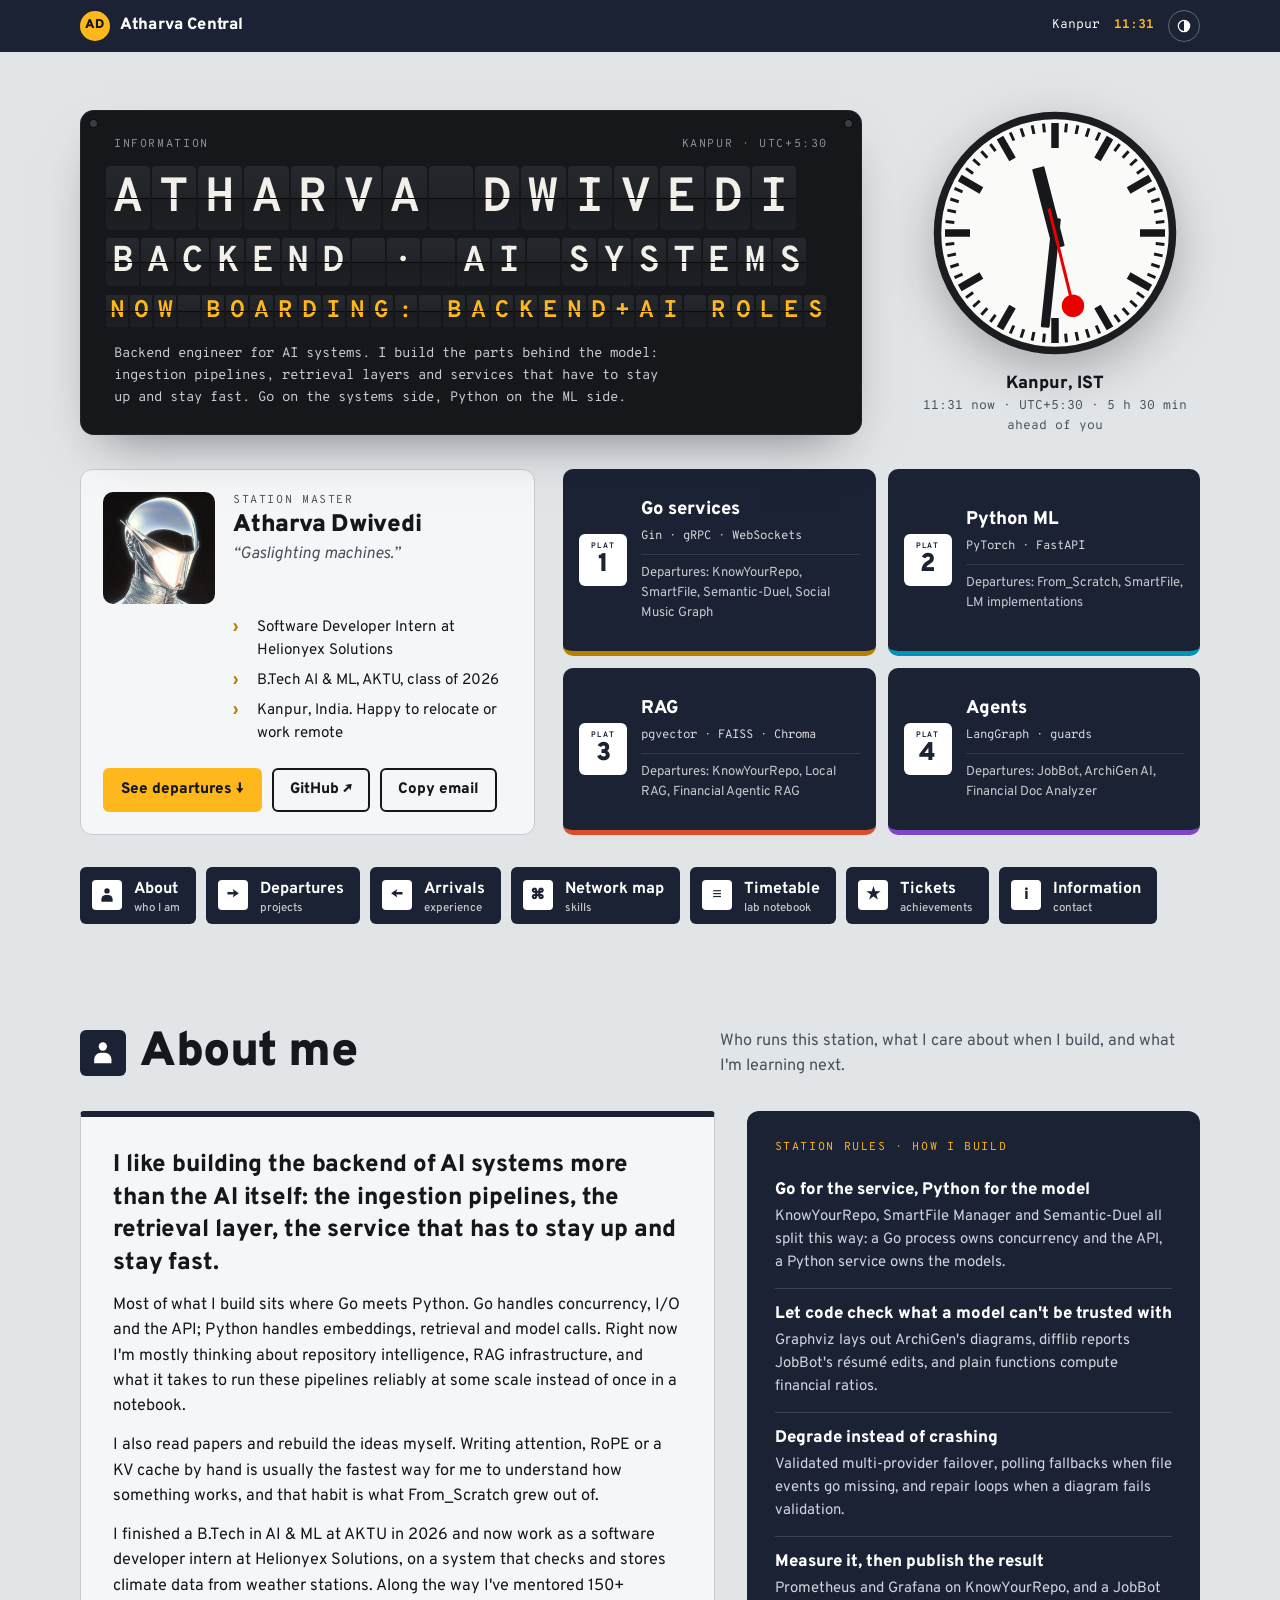
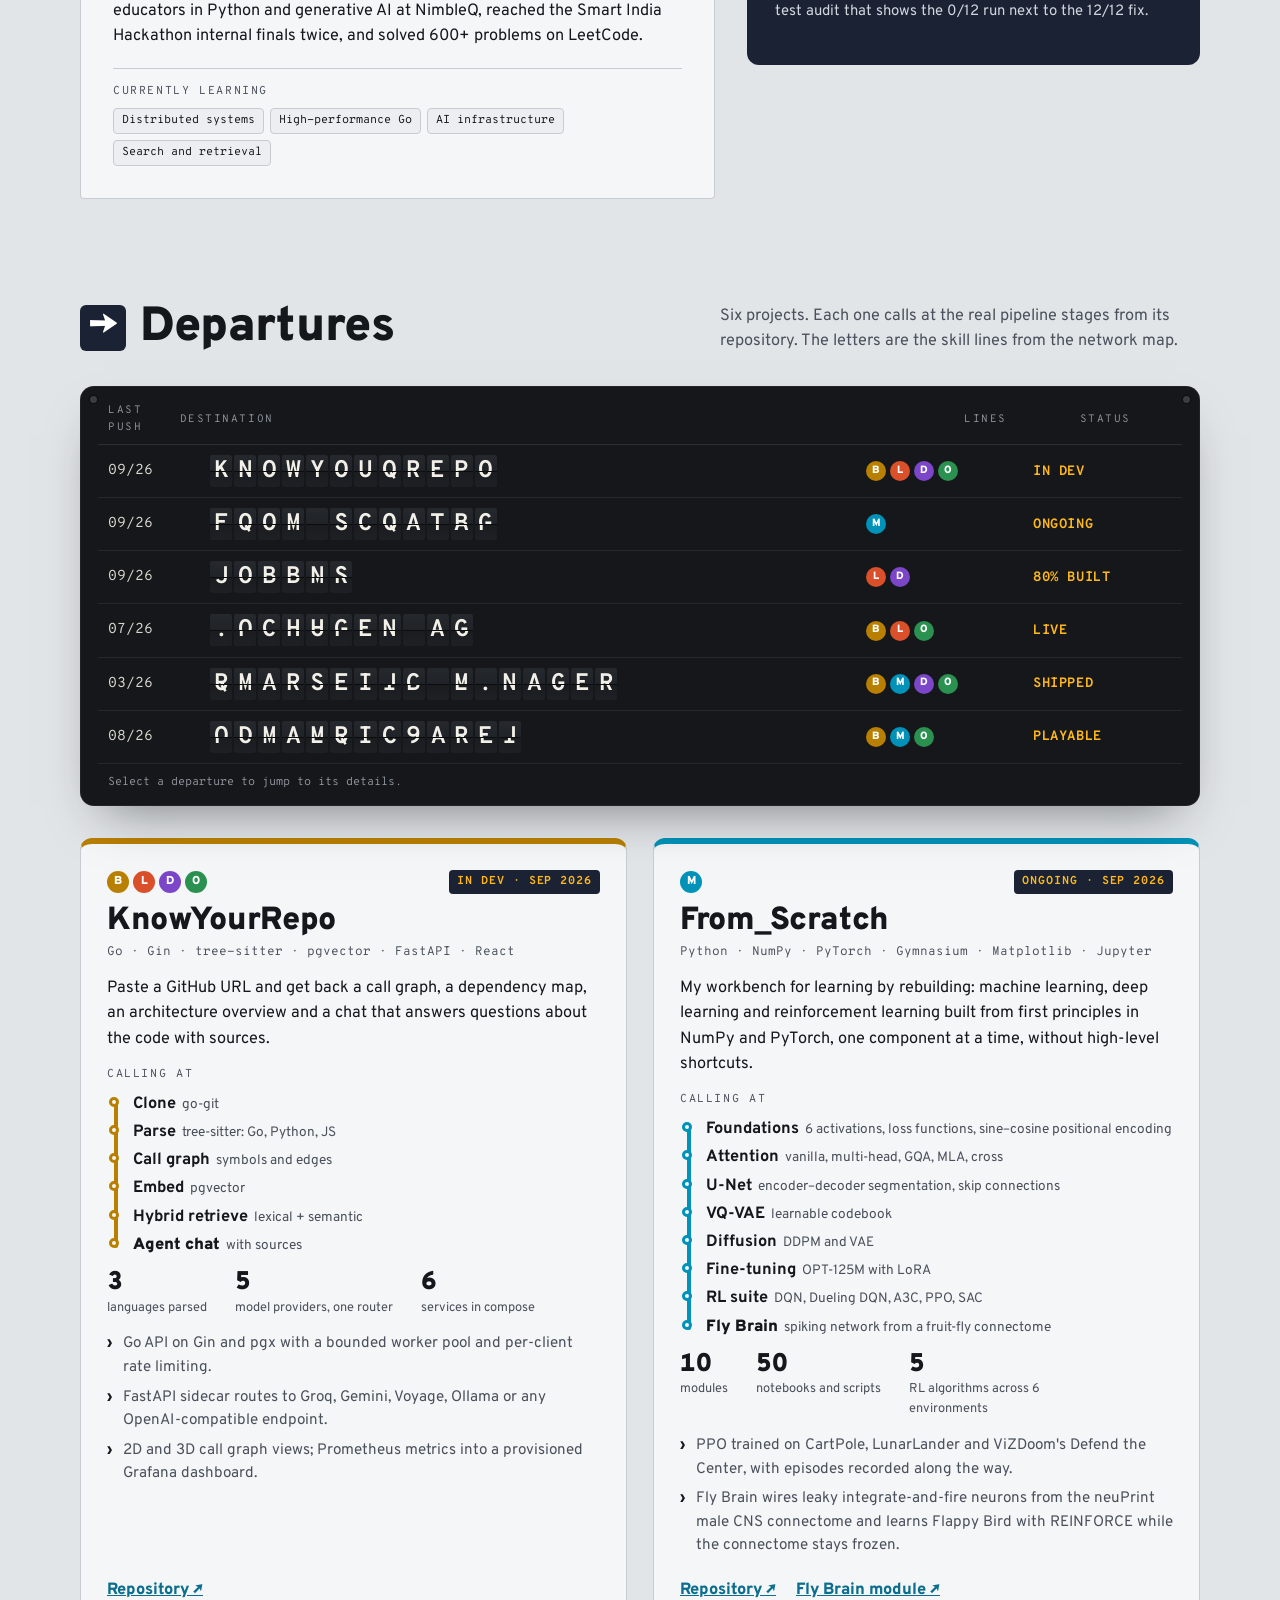
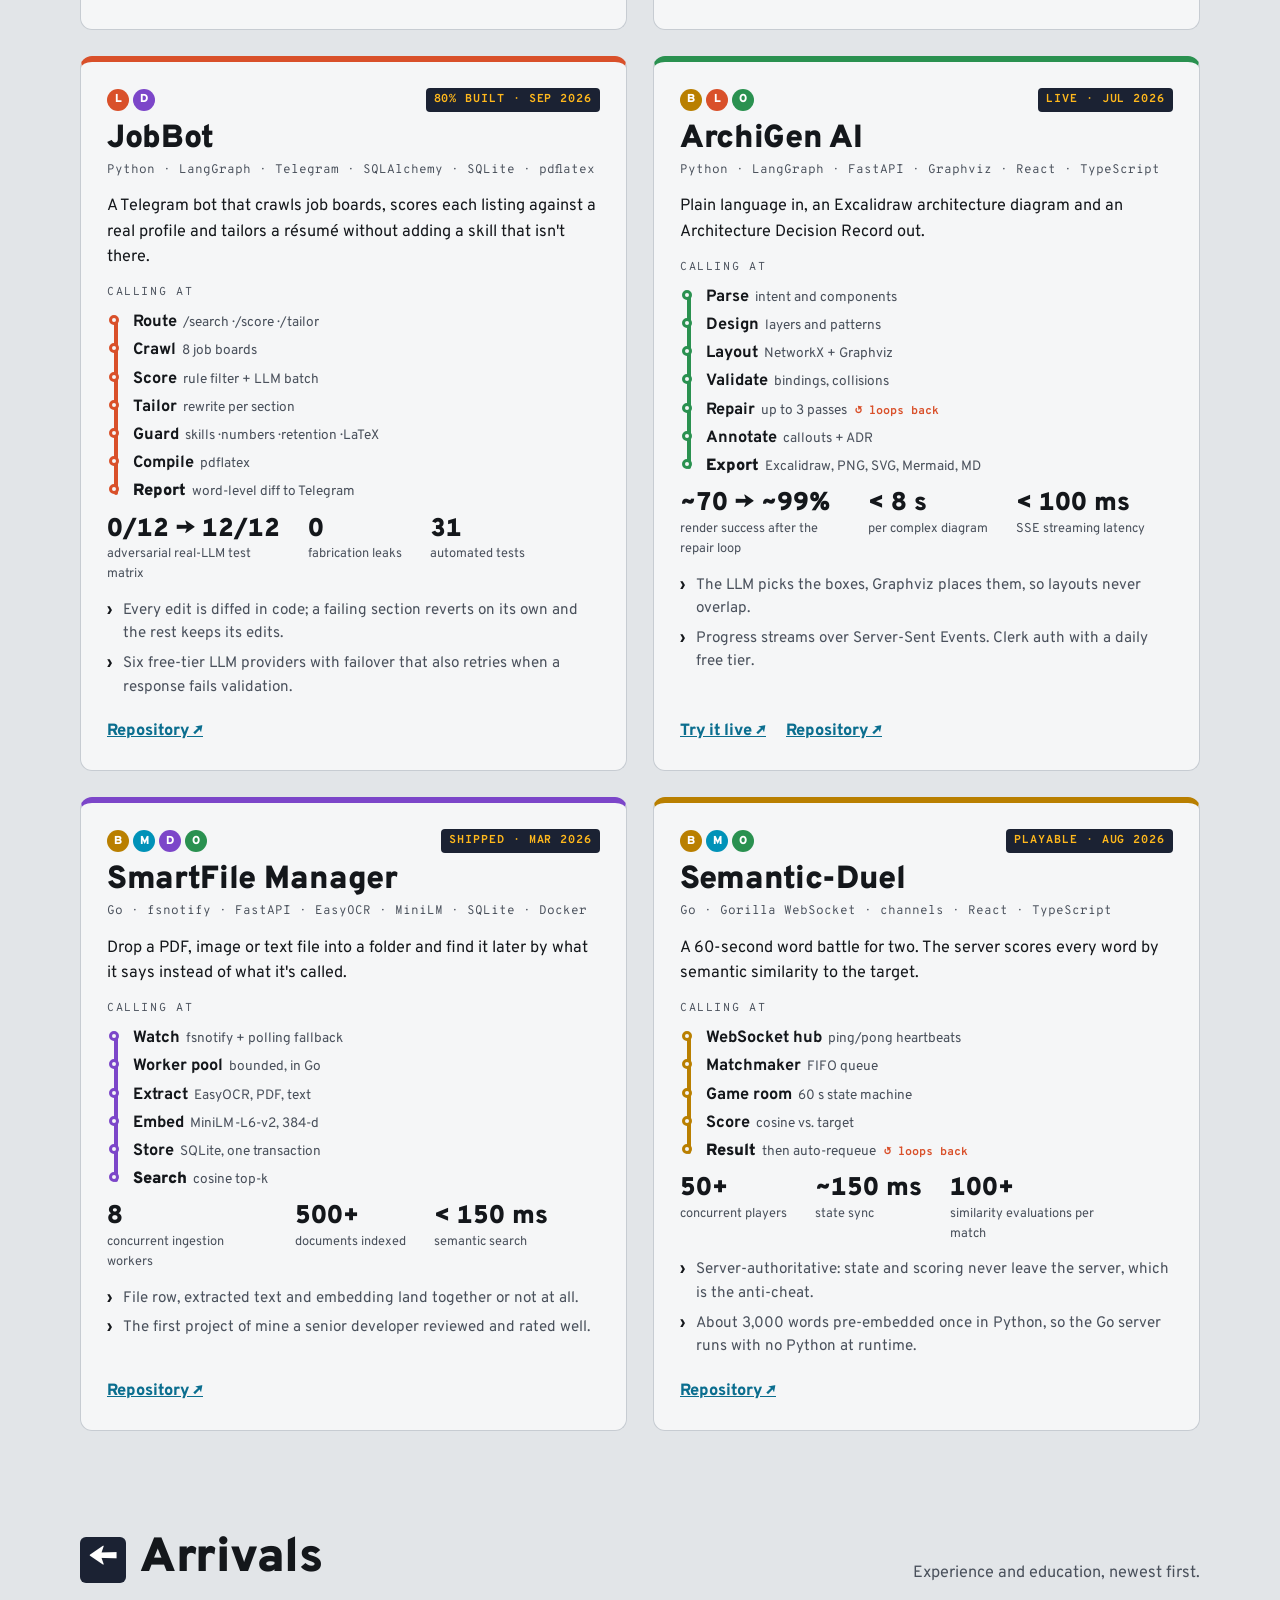
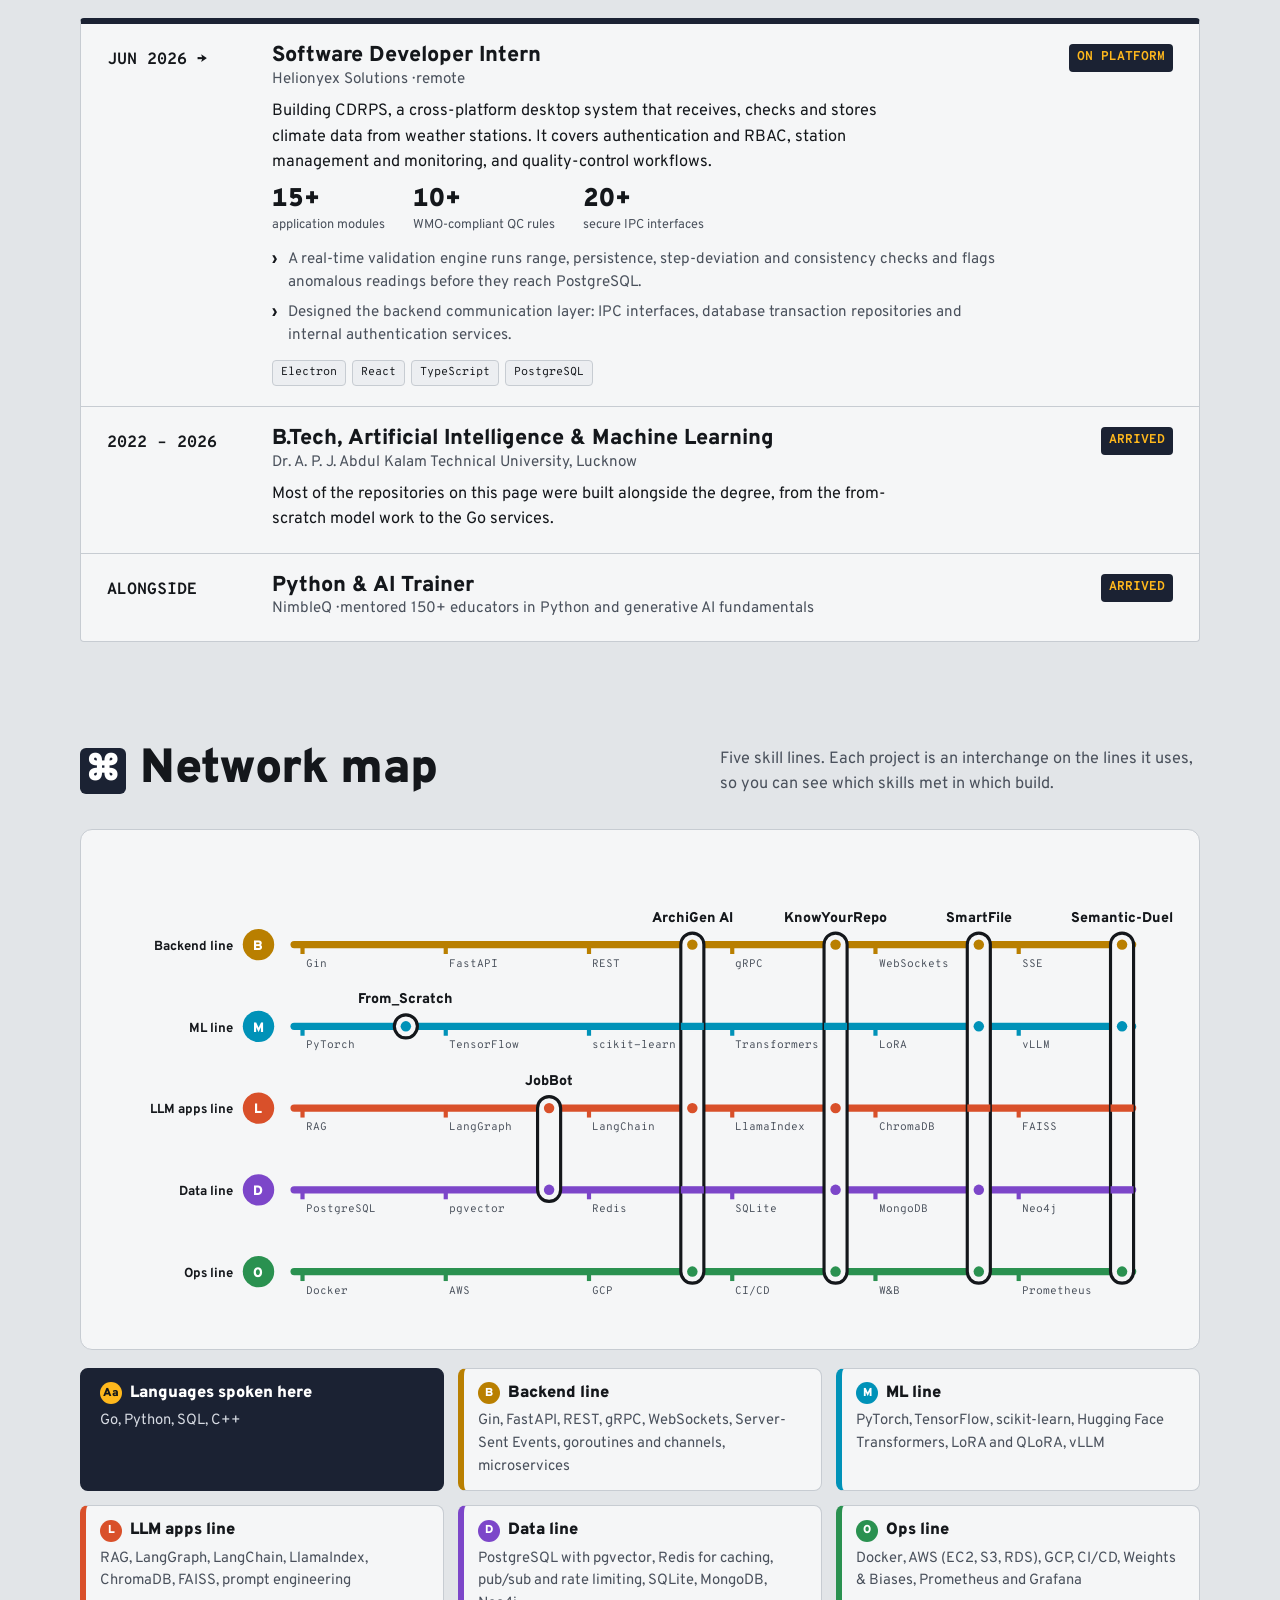
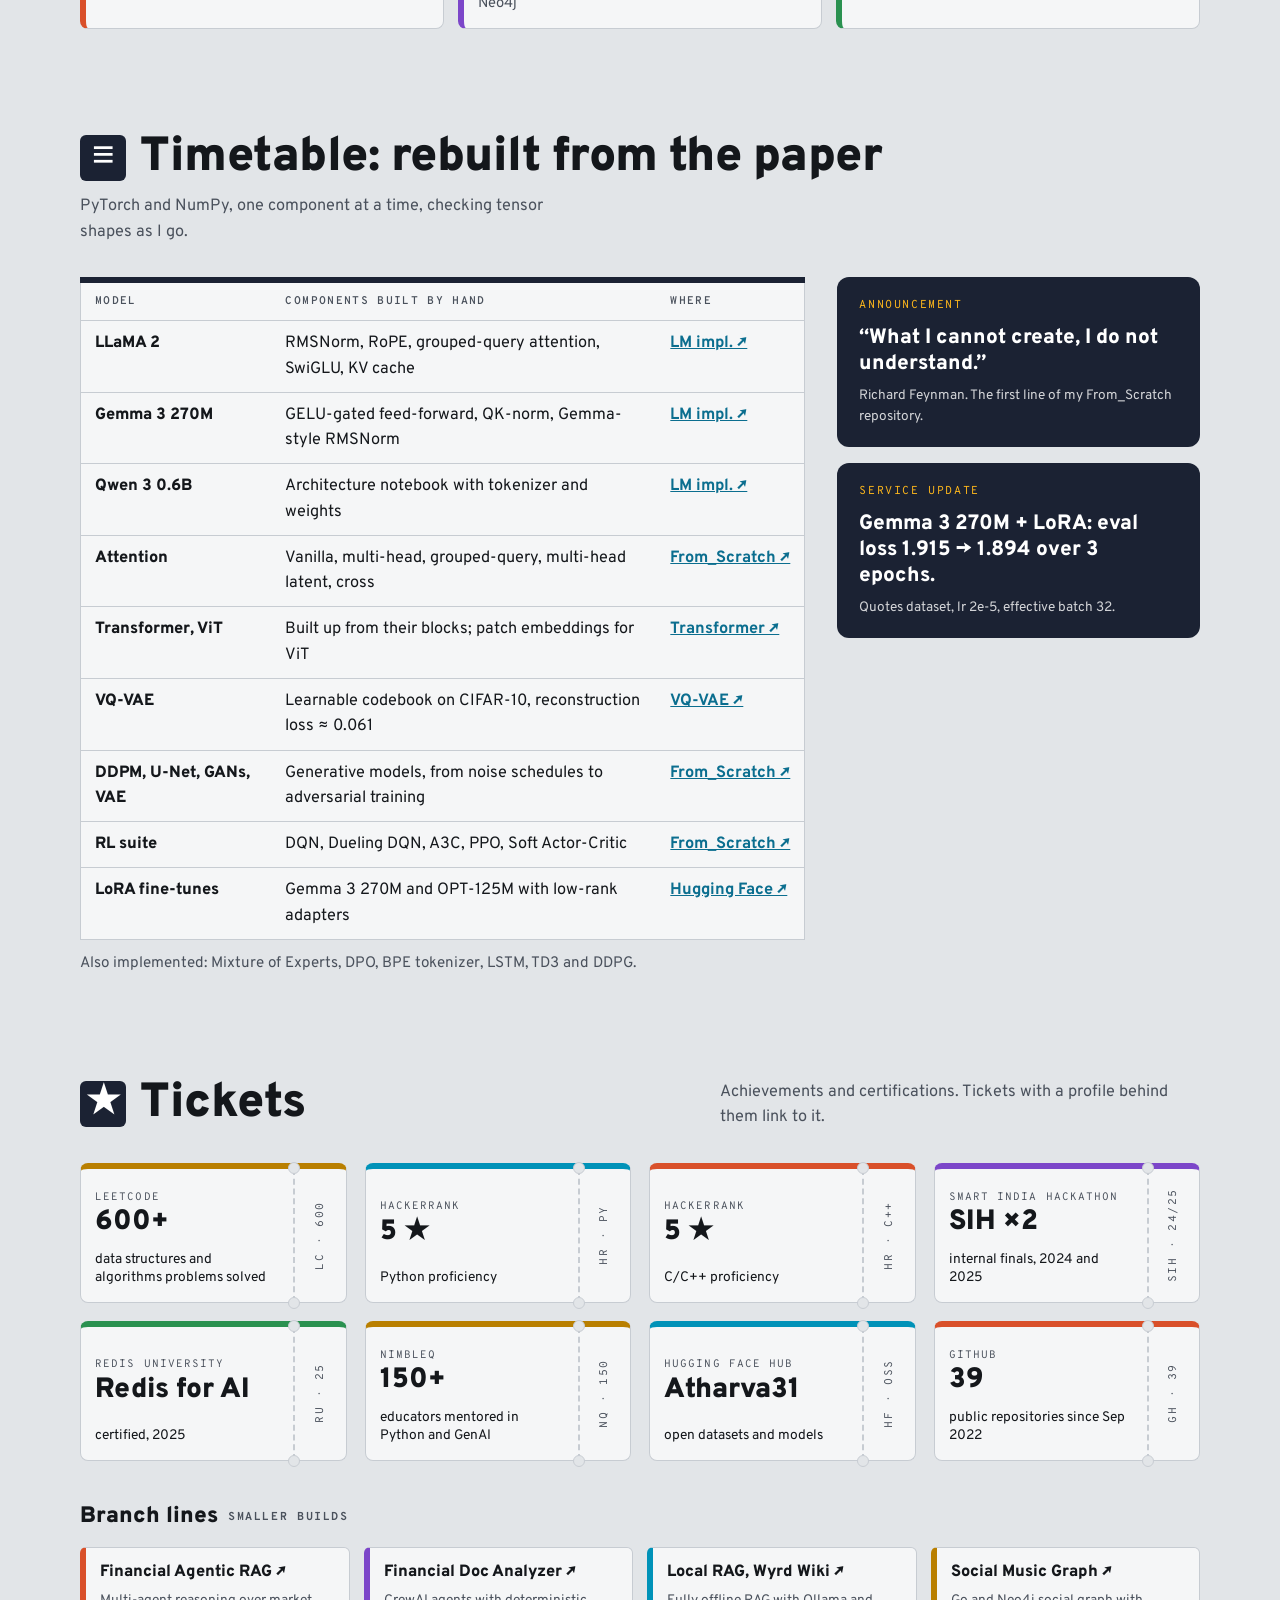
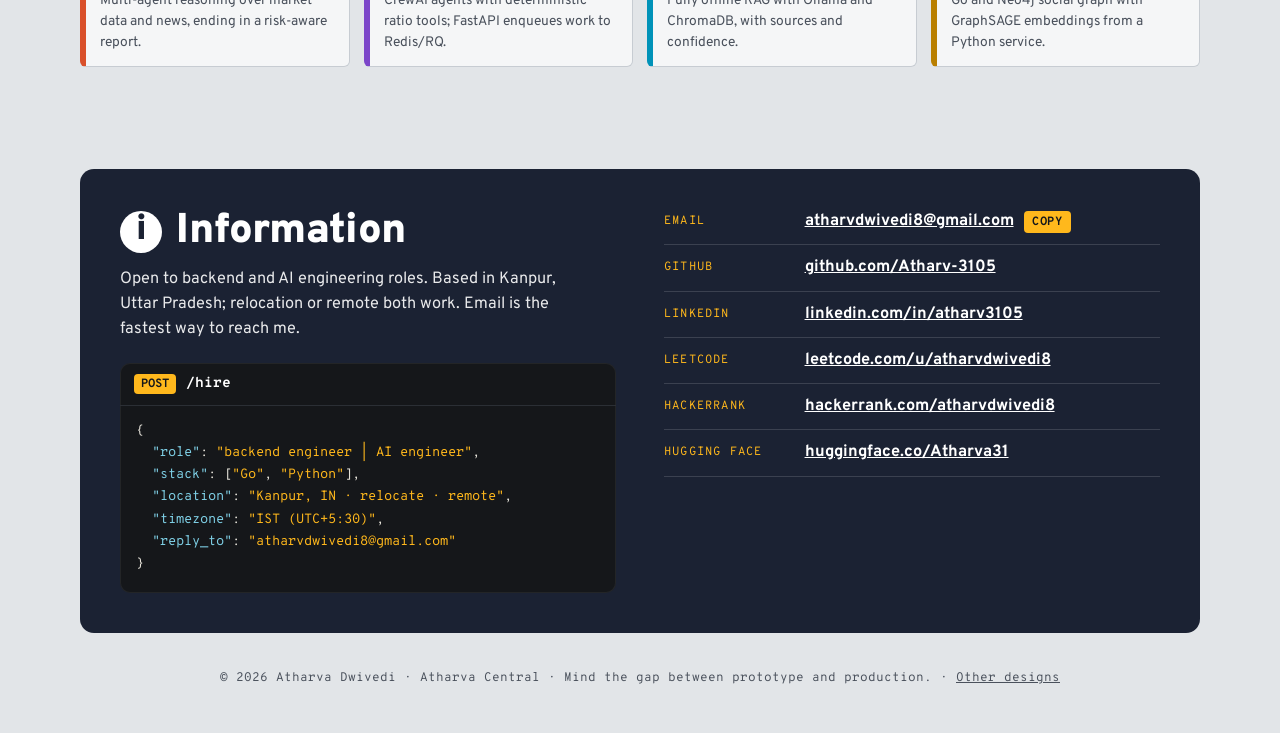
==== commit 67a99daa: "Feature From_Scratch and add an About me section - Replace the Fly Brain project card with the whole" ====
--- a/docs/index.html
+++ b/docs/index.html
@@ -99,13 +99,14 @@
 
       <div class="platforms" aria-label="What runs at this station">
         <div class="plat" style="--c:var(--l-b)"><span class="plat__no" aria-hidden="true"><small>PLAT</small>1</span><div class="plat__txt"><b>Go services</b><span>Gin · gRPC · WebSockets</span><span class="plat__dep">Departures: KnowYourRepo, SmartFile, Semantic-Duel, Social Music Graph</span></div></div>
-        <div class="plat" style="--c:var(--l-m)"><span class="plat__no" aria-hidden="true"><small>PLAT</small>2</span><div class="plat__txt"><b>Python ML</b><span>PyTorch · FastAPI</span><span class="plat__dep">Departures: Fly Brain, SmartFile, the lab notebook</span></div></div>
+        <div class="plat" style="--c:var(--l-m)"><span class="plat__no" aria-hidden="true"><small>PLAT</small>2</span><div class="plat__txt"><b>Python ML</b><span>PyTorch · FastAPI</span><span class="plat__dep">Departures: From_Scratch, SmartFile, LM implementations</span></div></div>
         <div class="plat" style="--c:var(--l-l)"><span class="plat__no" aria-hidden="true"><small>PLAT</small>3</span><div class="plat__txt"><b>RAG</b><span>pgvector · FAISS · Chroma</span><span class="plat__dep">Departures: KnowYourRepo, Local RAG, Financial Agentic RAG</span></div></div>
         <div class="plat" style="--c:var(--l-d)"><span class="plat__no" aria-hidden="true"><small>PLAT</small>4</span><div class="plat__txt"><b>Agents</b><span>LangGraph · guards</span><span class="plat__dep">Departures: JobBot, ArchiGen AI, Financial Doc Analyzer</span></div></div>
       </div>
     </div>
 
     <nav class="signs" aria-label="Sections">
+      <a class="sign" href="#about"><span class="pic" aria-hidden="true"><svg viewBox="0 0 24 24" width="18" height="18" aria-hidden="true"><circle cx="12" cy="6.5" r="3.6" fill="currentColor"/><path d="M4.5 21v-3.2A5.8 5.8 0 0 1 10.3 12h3.4a5.8 5.8 0 0 1 5.8 5.8V21z" fill="currentColor"/></svg></span><span>About<small>who I am</small></span></a>
       <a class="sign" href="#departures"><span class="pic" aria-hidden="true">→</span><span>Departures<small>projects</small></span></a>
       <a class="sign" href="#arrivals"><span class="pic" aria-hidden="true">←</span><span>Arrivals<small>experience</small></span></a>
       <a class="sign" href="#network"><span class="pic" aria-hidden="true">⌘</span><span>Network map<small>skills</small></span></a>
@@ -115,6 +116,32 @@
     </nav>
   </section>
 
+  <!-- ================= ABOUT ================= -->
+  <section class="wrap sec" id="about" aria-labelledby="h-about">
+    <div class="sec-head">
+      <h2 id="h-about"><span class="pic" aria-hidden="true"><svg viewBox="0 0 24 24" width="18" height="18" aria-hidden="true"><circle cx="12" cy="6.5" r="3.6" fill="currentColor"/><path d="M4.5 21v-3.2A5.8 5.8 0 0 1 10.3 12h3.4a5.8 5.8 0 0 1 5.8 5.8V21z" fill="currentColor"/></svg></span>About me</h2>
+      <p>Who runs this station, what I care about when I build, and what I'm learning next.</p>
+    </div>
+    <div class="about-grid">
+      <div class="about-text">
+        <p class="about-lede">I like building the backend of AI systems more than the AI itself: the ingestion pipelines, the retrieval layer, the service that has to stay up and stay fast.</p>
+        <p>Most of what I build sits where Go meets Python. Go handles concurrency, I/O and the API; Python handles embeddings, retrieval and model calls. Right now I'm mostly thinking about repository intelligence, RAG infrastructure, and what it takes to run these pipelines reliably at some scale instead of once in a notebook.</p>
+        <p>I also read papers and rebuild the ideas myself. Writing attention, RoPE or a KV cache by hand is usually the fastest way for me to understand how something works, and that habit is what From_Scratch grew out of.</p>
+        <p>I finished a B.Tech in AI &amp; ML at AKTU in 2026 and now work as a software developer intern at Helionyex Solutions, on a system that checks and stores climate data from weather stations. Along the way I've mentored 150+ educators in Python and generative AI at NimbleQ, reached the Smart India Hackathon internal finals twice, and solved 600+ problems on LeetCode.</p>
+        <div class="learning"><p class="lbl">Currently learning</p><ul class="chips"><li>Distributed systems</li><li>High-performance Go</li><li>AI infrastructure</li><li>Search and retrieval</li></ul></div>
+      </div>
+      <aside class="rules" aria-labelledby="h-rules">
+        <p class="lbl" id="h-rules">Station rules · how I build</p>
+        <dl>
+          <div><dt>Go for the service, Python for the model</dt><dd>KnowYourRepo, SmartFile Manager and Semantic-Duel all split this way: a Go process owns concurrency and the API, a Python service owns the models.</dd></div>
+          <div><dt>Let code check what a model can't be trusted with</dt><dd>Graphviz lays out ArchiGen's diagrams, difflib reports JobBot's résumé edits, and plain functions compute financial ratios.</dd></div>
+          <div><dt>Degrade instead of crashing</dt><dd>Validated multi-provider failover, polling fallbacks when file events go missing, and repair loops when a diagram fails validation.</dd></div>
+          <div><dt>Measure it, then publish the result</dt><dd>Prometheus and Grafana on KnowYourRepo, and a JobBot test audit that shows the 0/12 run next to the 12/12 fix.</dd></div>
+        </dl>
+      </aside>
+    </div>
+  </section>
+
   <!-- ================= DEPARTURES ================= -->
   <section class="wrap sec" id="departures" aria-labelledby="h-dep">
     <div class="sec-head">
@@ -126,11 +153,11 @@
       <div class="dep__cols" aria-hidden="true"><span class="c-time">LAST PUSH</span><span>DESTINATION</span><span class="c-line">LINES</span><span>STATUS</span></div>
       <div id="dep-rows">
         <a class="dep__row" href="#p-kyr"><span class="dep__time">09/26</span><span class="dep__dest"><span class="flaps" data-text="KNOWYOURREPO" aria-hidden="true"></span><span class="sr">KnowYourRepo</span></span><span class="dep__lines" aria-hidden="true"><span class="lb b">B</span><span class="lb l">L</span><span class="lb d">D</span><span class="lb o">O</span></span><span class="dep__status">IN DEV</span></a>
+        <a class="dep__row" href="#p-fs"><span class="dep__time">09/26</span><span class="dep__dest"><span class="flaps" data-text="FROM SCRATCH" aria-hidden="true"></span><span class="sr">From_Scratch</span></span><span class="dep__lines" aria-hidden="true"><span class="lb m">M</span></span><span class="dep__status">ONGOING</span></a>
         <a class="dep__row" href="#p-jb"><span class="dep__time">09/26</span><span class="dep__dest"><span class="flaps" data-text="JOBBOT" aria-hidden="true"></span><span class="sr">JobBot</span></span><span class="dep__lines" aria-hidden="true"><span class="lb l">L</span><span class="lb d">D</span></span><span class="dep__status">80% BUILT</span></a>
         <a class="dep__row" href="#p-ag"><span class="dep__time">07/26</span><span class="dep__dest"><span class="flaps" data-text="ARCHIGEN AI" aria-hidden="true"></span><span class="sr">ArchiGen AI</span></span><span class="dep__lines" aria-hidden="true"><span class="lb b">B</span><span class="lb l">L</span><span class="lb o">O</span></span><span class="dep__status">LIVE</span></a>
         <a class="dep__row" href="#p-sf"><span class="dep__time">03/26</span><span class="dep__dest"><span class="flaps" data-text="SMARTFILE MANAGER" aria-hidden="true"></span><span class="sr">SmartFile Manager</span></span><span class="dep__lines" aria-hidden="true"><span class="lb b">B</span><span class="lb m">M</span><span class="lb d">D</span><span class="lb o">O</span></span><span class="dep__status">SHIPPED</span></a>
         <a class="dep__row" href="#p-sd"><span class="dep__time">08/26</span><span class="dep__dest"><span class="flaps" data-text="SEMANTIC-DUEL" aria-hidden="true"></span><span class="sr">Semantic-Duel</span></span><span class="dep__lines" aria-hidden="true"><span class="lb b">B</span><span class="lb m">M</span><span class="lb o">O</span></span><span class="dep__status">PLAYABLE</span></a>
-        <a class="dep__row" href="#p-fb"><span class="dep__time">09/26</span><span class="dep__dest"><span class="flaps" data-text="FLY BRAIN" aria-hidden="true"></span><span class="sr">Fly Brain</span></span><span class="dep__lines" aria-hidden="true"><span class="lb m">M</span></span><span class="dep__status">EXPERIMENT</span></a>
       </div>
       <p class="dep__hint">Select a departure to jump to its details.</p>
     </div>
@@ -151,6 +178,21 @@
         <p class="links"><a href="https://github.com/Atharv-3105/KnowYourRepo" target="_blank" rel="noopener">Repository ↗</a></p>
       </article>
 
+      <article class="trip" id="p-fs" style="--c:var(--l-m)" aria-labelledby="t-fs">
+        <div>
+          <div class="trip__top"><span class="trip__lines" aria-label="Lines: ML"><span class="lb m">M</span></span><span class="trip__status">ONGOING · SEP 2026</span></div>
+          <h3 id="t-fs" style="margin-top:10px">From_Scratch</h3>
+          <p class="stack">Python · NumPy · PyTorch · Gymnasium · Matplotlib · Jupyter</p>
+        </div>
+        <p>My workbench for learning by rebuilding: machine learning, deep learning and reinforcement learning built from first principles in NumPy and PyTorch, one component at a time, without high-level shortcuts.</p>
+        <div class="calling"><p class="lbl">Calling at</p>
+          <ol class="route"><li>Foundations<small>6 activations, loss functions, sine–cosine positional encoding</small></li><li>Attention<small>vanilla, multi-head, GQA, MLA, cross</small></li><li>U-Net<small>encoder–decoder segmentation, skip connections</small></li><li>VQ-VAE<small>learnable codebook</small></li><li>Diffusion<small>DDPM and VAE</small></li><li>Fine-tuning<small>OPT-125M with LoRA</small></li><li>RL suite<small>DQN, Dueling DQN, A3C, PPO, SAC</small></li><li>Fly Brain<small>spiking network from a fruit-fly connectome</small></li></ol>
+        </div>
+        <div class="readings"><div class="reading"><b>10</b><span>modules</span></div><div class="reading"><b>50</b><span>notebooks and scripts</span></div><div class="reading"><b>5</b><span>RL algorithms across 6 environments</span></div></div>
+        <ul class="notes"><li>PPO trained on CartPole, LunarLander and ViZDoom's Defend the Center, with episodes recorded along the way.</li><li>Fly Brain wires leaky integrate-and-fire neurons from the neuPrint male CNS connectome and learns Flappy Bird with REINFORCE while the connectome stays frozen.</li></ul>
+        <p class="links"><a href="https://github.com/Atharv-3105/From_Scratch" target="_blank" rel="noopener">Repository ↗</a><a href="https://github.com/Atharv-3105/From_Scratch/tree/master/Fly_Brain" target="_blank" rel="noopener">Fly Brain module ↗</a></p>
+      </article>
+
       <article class="trip" id="p-jb" style="--c:var(--l-l)" aria-labelledby="t-jb">
         <div>
           <div class="trip__top"><span class="trip__lines" aria-label="Lines: LLM apps, Data"><span class="lb l">L</span><span class="lb d">D</span></span><span class="trip__status">80% BUILT · SEP 2026</span></div>
@@ -211,19 +253,6 @@
         <p class="links"><a href="https://github.com/Atharv-3105/Semantic-Duel" target="_blank" rel="noopener">Repository ↗</a></p>
       </article>
 
-      <article class="trip" id="p-fb" style="--c:var(--l-m)" aria-labelledby="t-fb">
-        <div>
-          <div class="trip__top"><span class="trip__lines" aria-label="Lines: ML"><span class="lb m">M</span></span><span class="trip__status">EXPERIMENT · SEP 2026</span></div>
-          <h3 id="t-fb" style="margin-top:10px">Fly Brain</h3>
-          <p class="stack">PyTorch · SciPy sparse · pandas · neuPrint</p>
-        </div>
-        <p>A spiking neural network wired from a real fruit-fly connectome and taught to play Flappy Bird.</p>
-        <div class="calling"><p class="lbl">Calling at</p>
-          <ol class="route"><li>neuPrint<small>male CNS v1.0</small></li><li>Subgraph<small>visual → descending neurons</small></li><li>Simulate<small>LIF neurons, surrogate spikes</small></li><li>Decode<small>spike counts → flap</small></li><li>Learn<small>REINFORCE</small></li></ol>
-        </div>
-        <ul class="notes"><li>τ·dV/dt = −(V − V<sub>rest</sub>) + I(t). Synapse signs follow each neuron's neurotransmitter.</li><li>The connectome stays frozen as buffers; only the encoder and decoder learn.</li></ul>
-        <p class="links"><a href="https://github.com/Atharv-3105/From_Scratch/tree/master/Fly_Brain" target="_blank" rel="noopener">Repository ↗</a></p>
-      </article>
     </div>
   </section>
 
--- a/docs/css/style.css
+++ b/docs/css/style.css
@@ -169,7 +169,22 @@
 .sec-head { display: flex; flex-wrap: wrap; align-items: end; justify-content: space-between; gap: 10px 28px; margin-bottom: clamp(20px, 3vw, 32px); }
 .sec-head h2 { display: flex; align-items: center; gap: 14px; font-size: clamp(1.9rem, 1.3rem + 2.4vw, 3rem); font-weight: 900; letter-spacing: -0.01em; }
 .sec-head h2 .pic { display: grid; place-items: center; width: 1.2em; height: 1.2em; border-radius: 6px; background: var(--sign); color: #fff; font-size: 0.8em; flex: 0 0 auto; }
+.sec-head h2 .pic svg { width: 0.72em; height: 0.72em; }
 .sec-head p { color: var(--ink-2); max-width: 48ch; }
+
+/* ---- about ---- */
+.about-grid { display: grid; grid-template-columns: minmax(0, 7fr) minmax(0, 5fr); gap: clamp(16px, 3vw, 32px); align-items: start; }
+.about-text { display: grid; gap: 14px; background: var(--paper); border: 1px solid var(--rule); border-top: 6px solid var(--sign); border-radius: 4px; padding: clamp(18px, 3vw, 32px); }
+.about-text p { max-width: 68ch; }
+.about-lede { font-size: clamp(1.2rem, 1rem + 0.8vw, 1.5rem); font-weight: 800; line-height: 1.35; letter-spacing: -0.005em; }
+.learning { display: grid; gap: 8px; margin-top: 4px; padding-top: 14px; border-top: 1px solid var(--rule); }
+.rules { background: var(--sign); color: #fff; border-radius: 12px; padding: clamp(18px, 2.6vw, 28px); }
+.rules .lbl { color: var(--amber); }
+.rules dl { margin-top: 8px; }
+.rules dl > div { padding-block: 14px; border-top: 1px solid rgba(255, 255, 255, 0.14); }
+.rules dl > div:first-child { border-top: 0; }
+.rules dt { font-weight: 800; font-size: 1.05rem; line-height: 1.3; }
+.rules dd { margin-top: 4px; color: #D0D5DE; font-size: 0.93rem; }
 
 /* ---- departures board (index) ---- */
 .dep { padding: 10px clamp(8px, 1.6vw, 18px) 14px; }
@@ -316,6 +331,7 @@
    ========================================================================== */
 @media (max-width: 1040px) {
   .crew { grid-template-columns: 1fr; }
+  .about-grid { grid-template-columns: 1fr; }
   .lab-grid, .desk { grid-template-columns: 1fr; }
   .tickets { grid-template-columns: repeat(2, minmax(0, 1fr)); }
   .branches { grid-template-columns: repeat(2, minmax(0, 1fr)); }
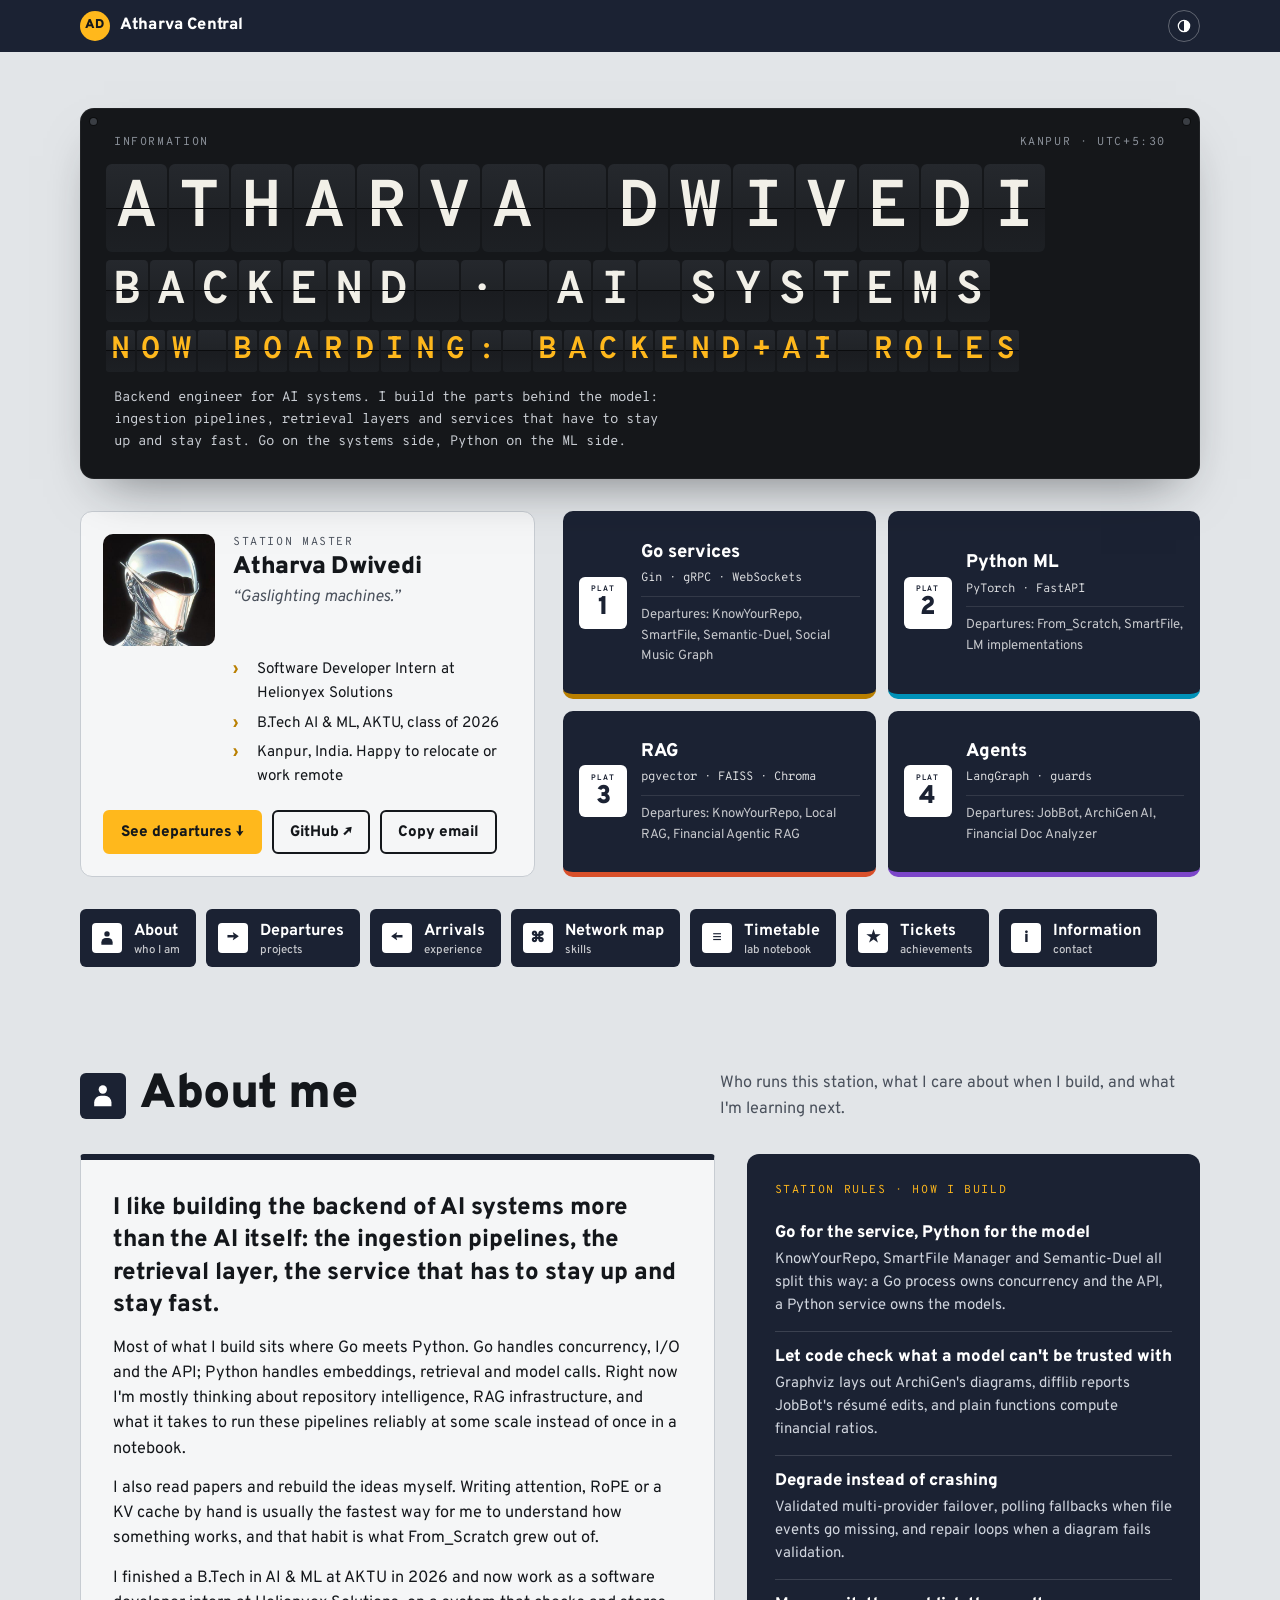
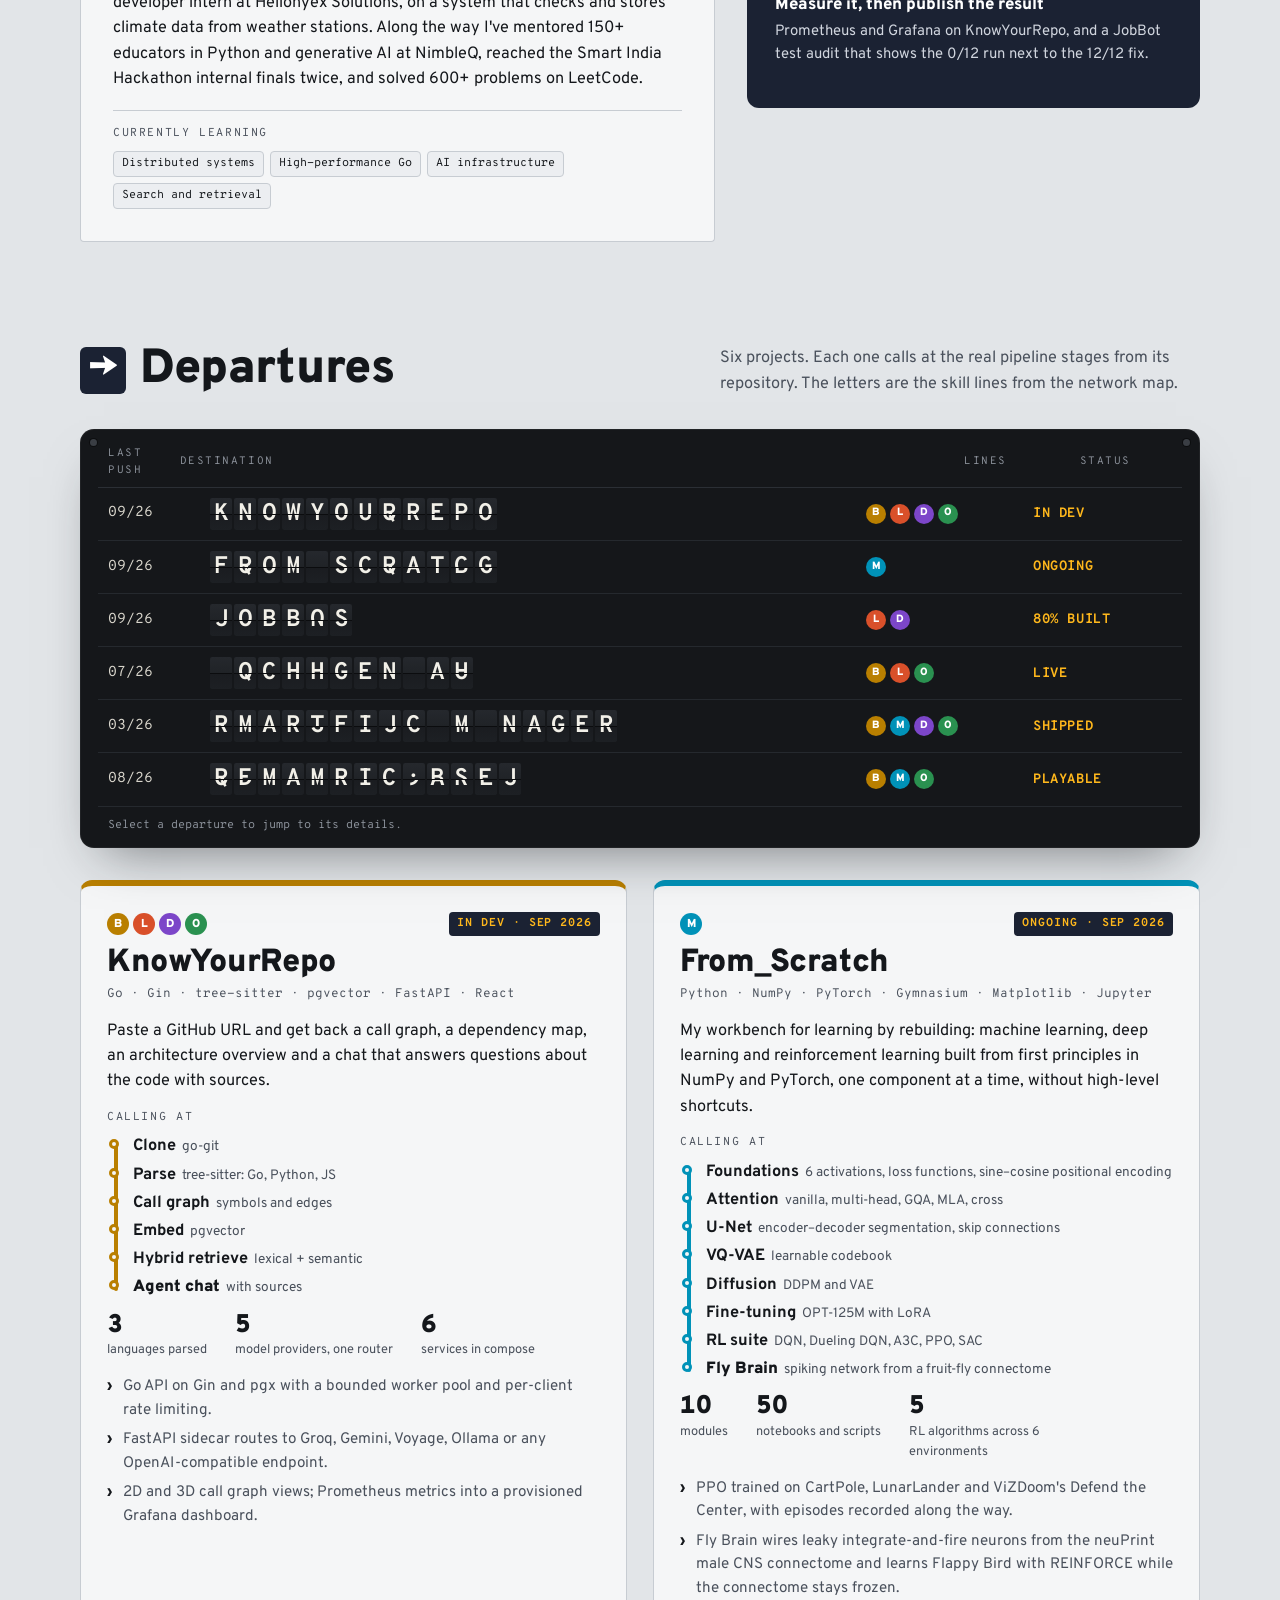
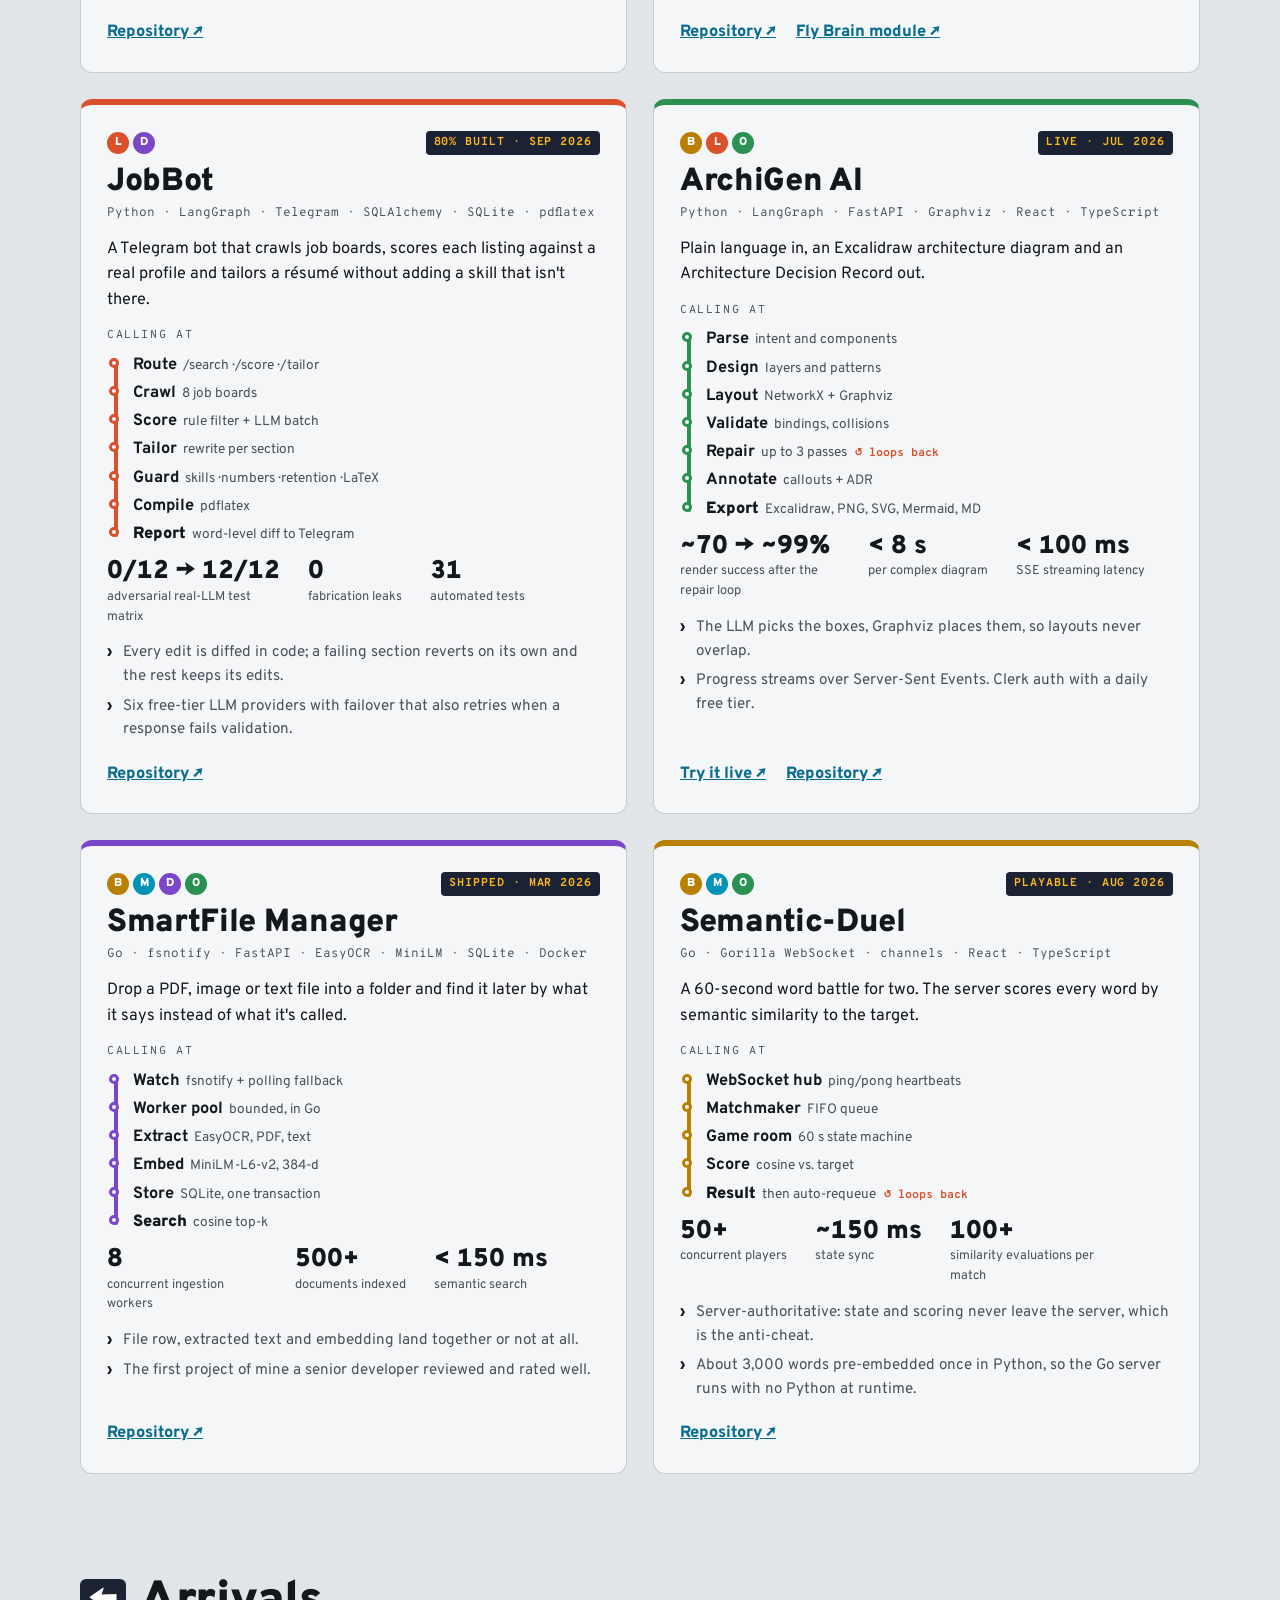
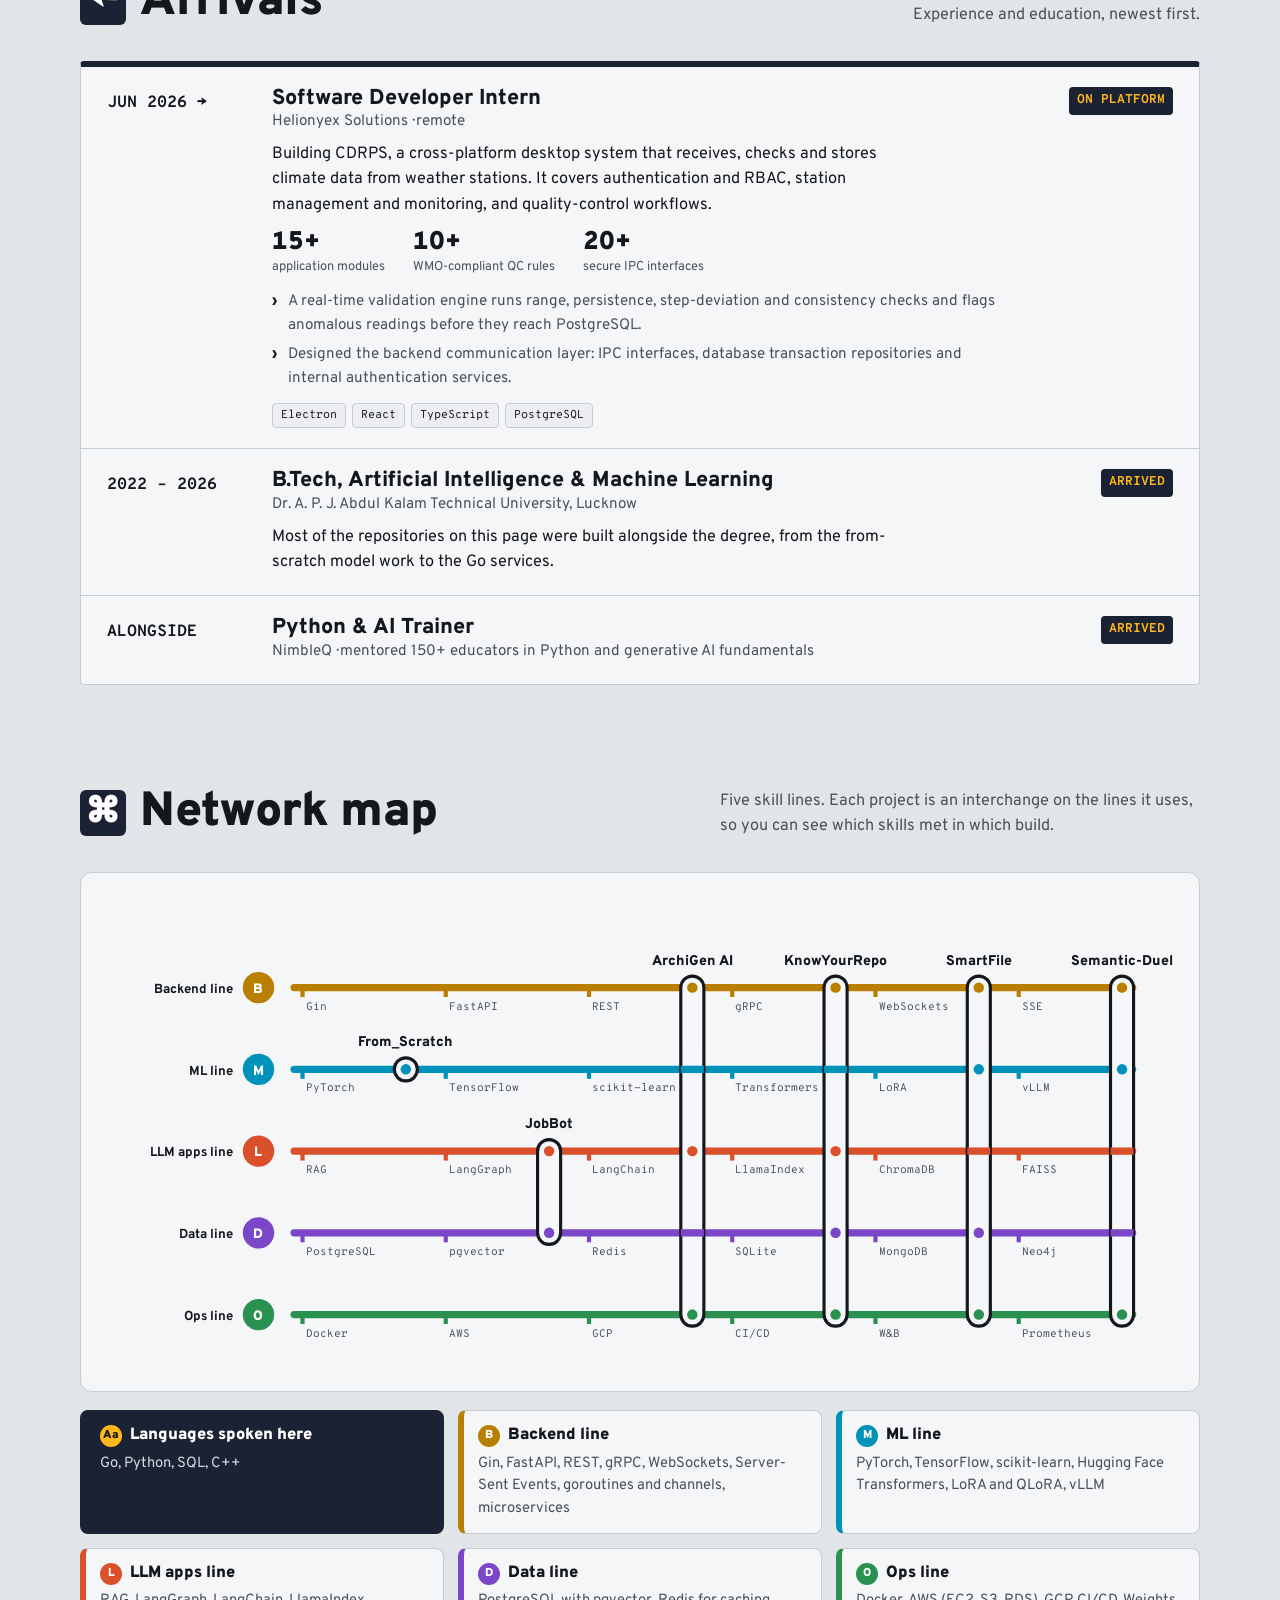
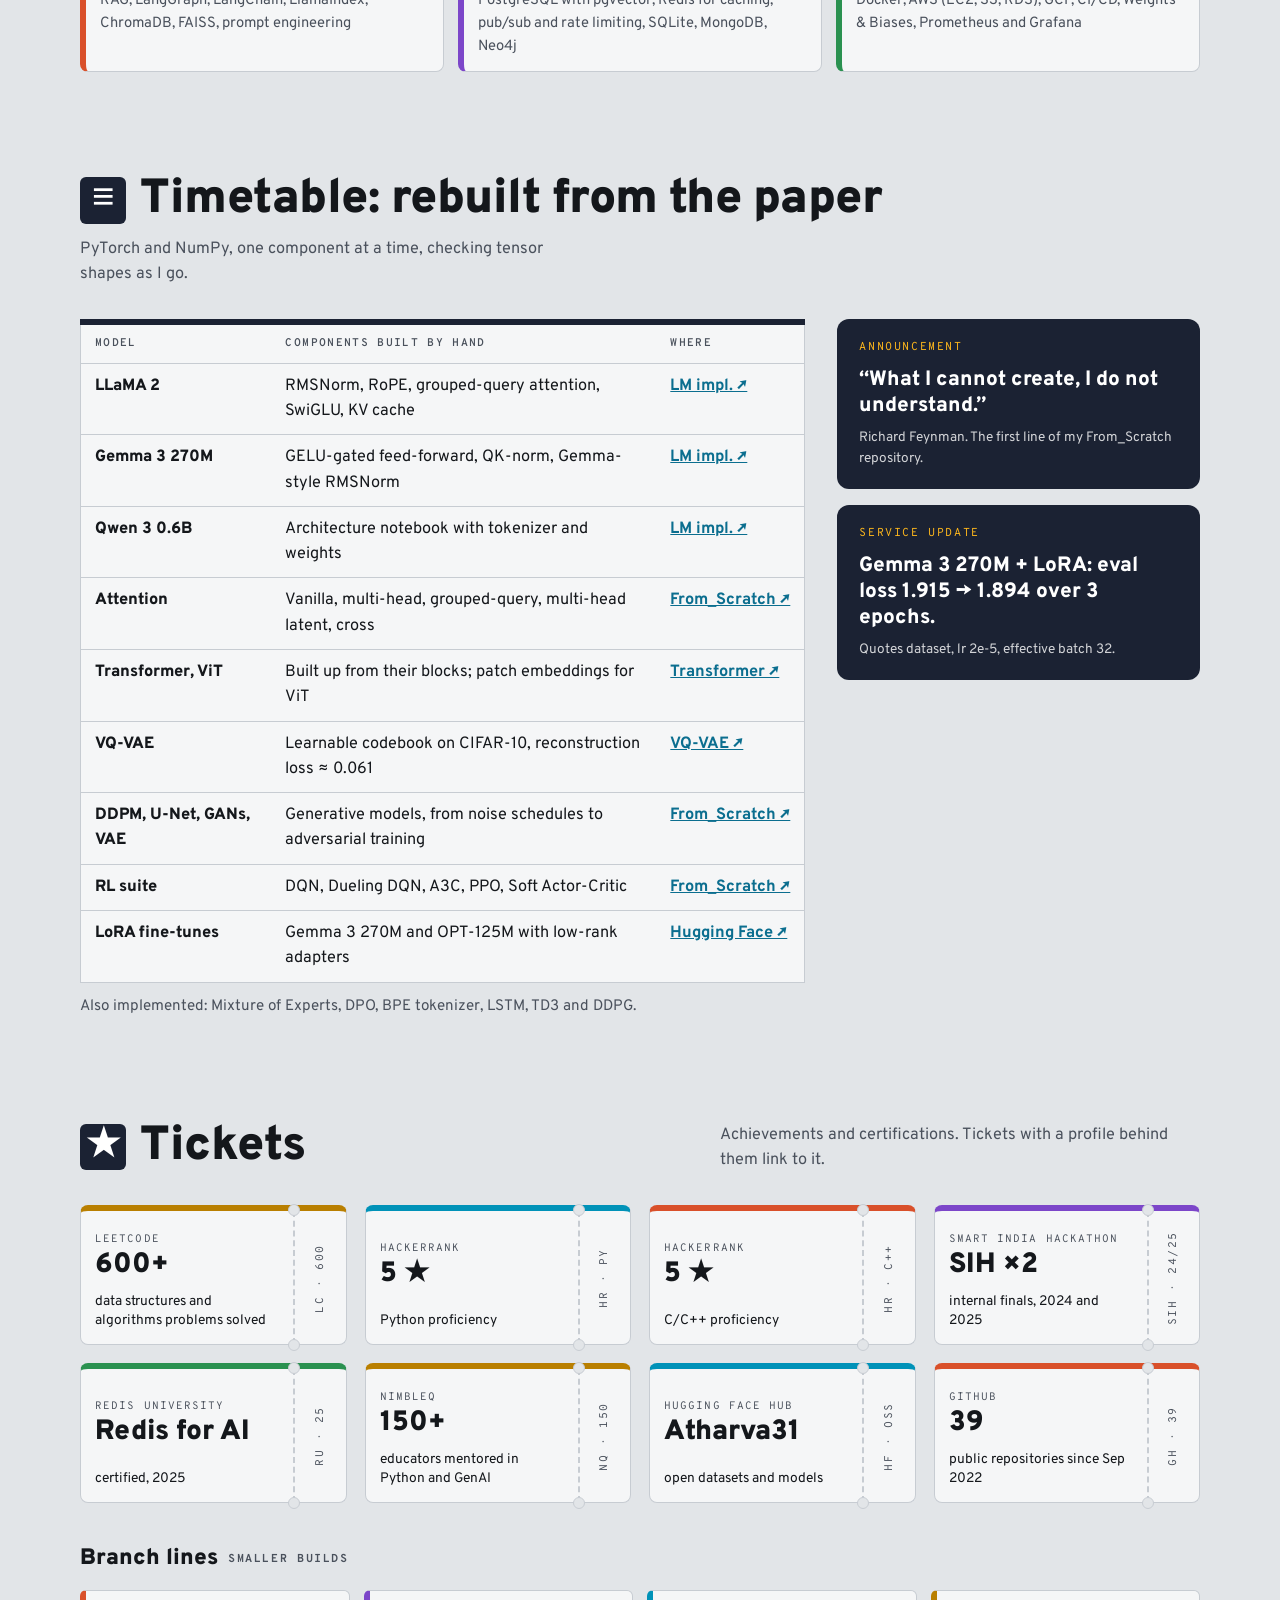
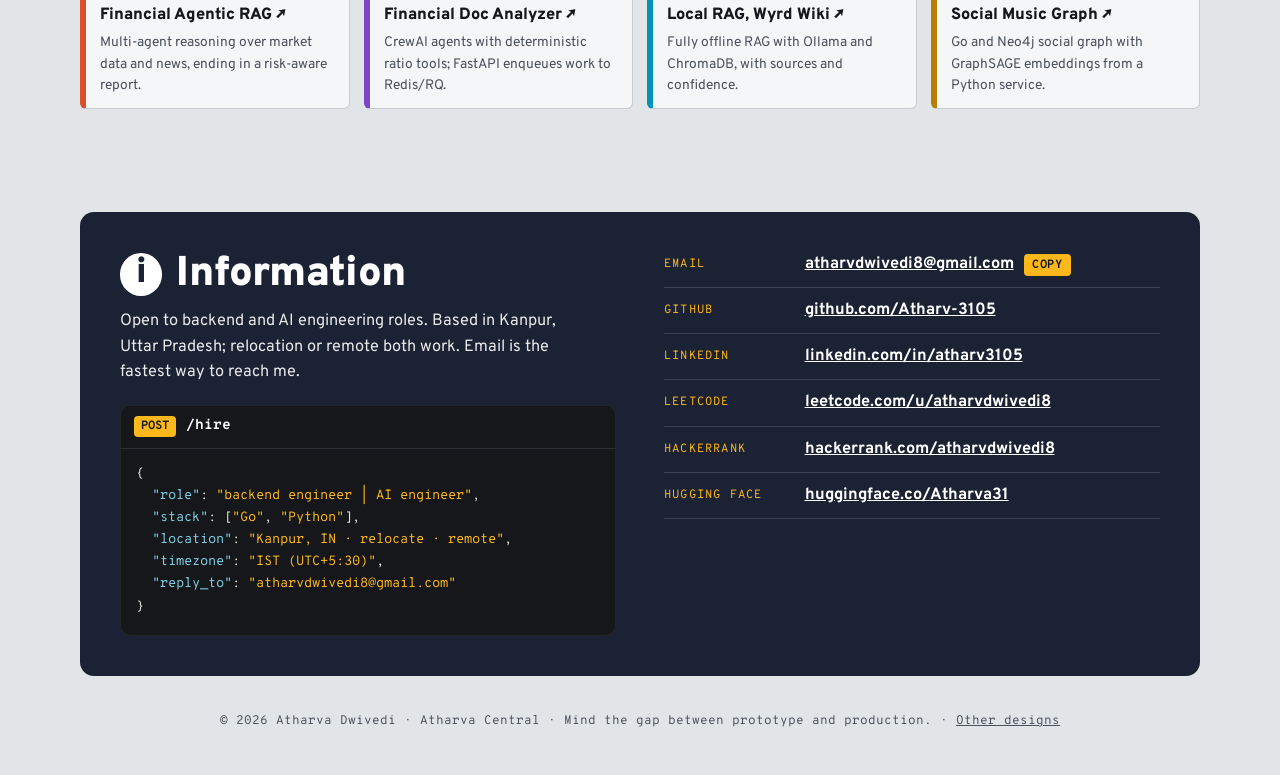
==== commit 87d1b04c: "Remove clock from main site; add deep-learning design options T, I and P - Main site: drop the stati" ====
--- a/docs/index.html
+++ b/docs/index.html
@@ -40,8 +40,6 @@
   <div class="wrap top__in">
     <a class="top__logo" href="#top"><i aria-hidden="true">AD</i>Atharva Central</a>
     <div class="top__right">
-      <span class="where">Kanpur</span>
-      <time id="top-time" aria-label="Current time in Kanpur">--:--</time>
       <button class="theme-btn" id="theme-btn" type="button" aria-label="Switch to dark theme"><svg viewBox="0 0 24 24" width="16" height="16" aria-hidden="true"><circle cx="12" cy="12" r="8.5" fill="none" stroke="currentColor" stroke-width="1.8"/><path d="M12 3.5a8.5 8.5 0 0 1 0 17z" fill="currentColor"/></svg></button>
     </div>
   </div>
@@ -54,24 +52,10 @@
       <div class="board">
         <div class="board__head"><span>Information</span><span>Kanpur · UTC+5:30</span></div>
         <h1 class="sr" id="hero-name">Atharva Dwivedi, backend engineer for AI systems. Now boarding: backend and AI roles.</h1>
-        <div class="row" style="--cells:15;--max:48px"><div class="flaps" data-text="ATHARVA DWIVEDI" aria-hidden="true"></div></div>
-        <div class="row" style="--cells:20;--max:36px"><div class="flaps" data-text="BACKEND · AI SYSTEMS" aria-hidden="true"></div></div>
-        <div class="row" style="--cells:30;--max:25px"><div class="flaps" data-text="NOW BOARDING: BACKEND+AI ROLES" data-amber="1" aria-hidden="true"></div></div>
+        <div class="row" style="--cells:15;--max:66px"><div class="flaps" data-text="ATHARVA DWIVEDI" aria-hidden="true"></div></div>
+        <div class="row" style="--cells:20;--max:46px"><div class="flaps" data-text="BACKEND · AI SYSTEMS" aria-hidden="true"></div></div>
+        <div class="row" style="--cells:30;--max:31px"><div class="flaps" data-text="NOW BOARDING: BACKEND+AI ROLES" data-amber="1" aria-hidden="true"></div></div>
         <p class="board__lede">Backend engineer for AI systems. I build the parts behind the model: ingestion pipelines, retrieval layers and services that have to stay up and stay fast. Go on the systems side, Python on the ML side.</p>
-      </div>
-
-      <div class="clockbox">
-        <svg class="clock" id="clock" viewBox="0 0 200 200" role="img" aria-label="Station clock showing the current time in Kanpur">
-          <circle class="face" cx="100" cy="100" r="94"/>
-          <g id="ticks"></g>
-          <rect class="h" id="hand-h" x="95" y="46" width="10" height="66" rx="1"/>
-          <rect class="m" id="hand-m" x="96.5" y="24" width="7" height="88" rx="1"/>
-          <g id="hand-s"><rect class="s" x="98.8" y="40" width="2.4" height="80"/><circle class="s" cx="100" cy="40" r="9"/></g>
-        </svg>
-        <div>
-          <p class="clock-label">Kanpur, IST</p>
-          <p class="clock-sub" id="clock-sub">UTC+5:30</p>
-        </div>
       </div>
     </div>
 
--- a/docs/css/style.css
+++ b/docs/css/style.css
@@ -83,14 +83,13 @@
 .top__logo { display: flex; align-items: center; gap: 10px; font-weight: 800; letter-spacing: 0.01em; color: #fff; text-decoration: none; }
 .top__logo i { display: grid; place-items: center; width: 30px; height: 30px; border-radius: 50%; background: var(--amber); color: #14171B; font-style: normal; font-size: 0.8rem; font-weight: 900; }
 .top__right { margin-left: auto; display: flex; align-items: center; gap: 14px; font-family: var(--mono); font-size: 0.8rem; }
-.top__right time { color: var(--amber); font-weight: 700; }
 .theme-btn { display: grid; place-items: center; width: 32px; height: 32px; padding: 0; border-radius: 50%; border: 1px solid rgba(255,255,255,0.3); background: none; color: #fff; cursor: pointer; }
 
 /* ==========================================================================
    HERO
    ========================================================================== */
 .hero { padding-block: clamp(28px, 5vw, 56px) 0; }
-.hero-grid { display: grid; grid-template-columns: minmax(0, 1fr) clamp(220px, 24vw, 290px); gap: clamp(24px, 4vw, 48px); align-items: center; }
+.hero-grid { display: grid; grid-template-columns: minmax(0, 1fr); }
 
 .board {
   background: var(--board);
@@ -117,14 +116,6 @@
 .f-bot b, .leaf.b b { transform: translateY(-50%); }
 .flap::after { content: ""; position: absolute; left: 0; right: 0; top: calc(50% - 0.5px); height: 1px; background: #0B0C0E; z-index: 3; }
 .board__lede { margin-top: 16px; padding-inline: 8px; font-family: var(--mono); font-size: 0.86rem; line-height: 1.6; color: #C9CDD3; max-width: 72ch; }
-
-.clockbox { text-align: center; }
-.clock { width: 100%; max-width: 250px; margin-inline: auto; display: block; filter: drop-shadow(0 16px 24px rgba(0,0,0,0.25)); }
-.clock .face { fill: #FAFAF8; stroke: #1B1D20; stroke-width: 6; }
-.clock .tick, .clock .h, .clock .m { fill: #16181B; }
-.clock .s { fill: var(--red); }
-.clock-label { margin-top: 12px; font-weight: 800; font-size: 1.1rem; letter-spacing: 0.01em; }
-.clock-sub { font-family: var(--mono); font-size: 0.8rem; color: var(--ink-2); }
 
 /* station master card + platforms */
 .crew { display: grid; grid-template-columns: minmax(0, 5fr) minmax(0, 7fr); gap: clamp(16px, 2.5vw, 28px); margin-top: clamp(20px, 3vw, 32px); align-items: stretch; }
@@ -343,13 +334,8 @@
   .dep__lines, .dep__cols .c-line { display: none; }
 }
 @media (max-width: 720px) {
-  .hero-grid { grid-template-columns: 1fr; }
-  .clockbox { display: grid; grid-template-columns: 104px 1fr; gap: 16px; align-items: center; text-align: left; }
-  .clockbox .clock { max-width: 104px; }
-  .clock-label { margin-top: 0; }
   .tt-row { grid-template-columns: 1fr; gap: 6px; }
   .tt-status { justify-self: start; }
-  .top__right .where { display: none; }
   .platforms { grid-template-columns: 1fr 1fr; gap: 10px; }
   .plat { grid-template-columns: 1fr; gap: 8px; padding: 12px; align-content: start; }
   .plat__no { width: 40px; height: 44px; font-size: 1.3rem; }
